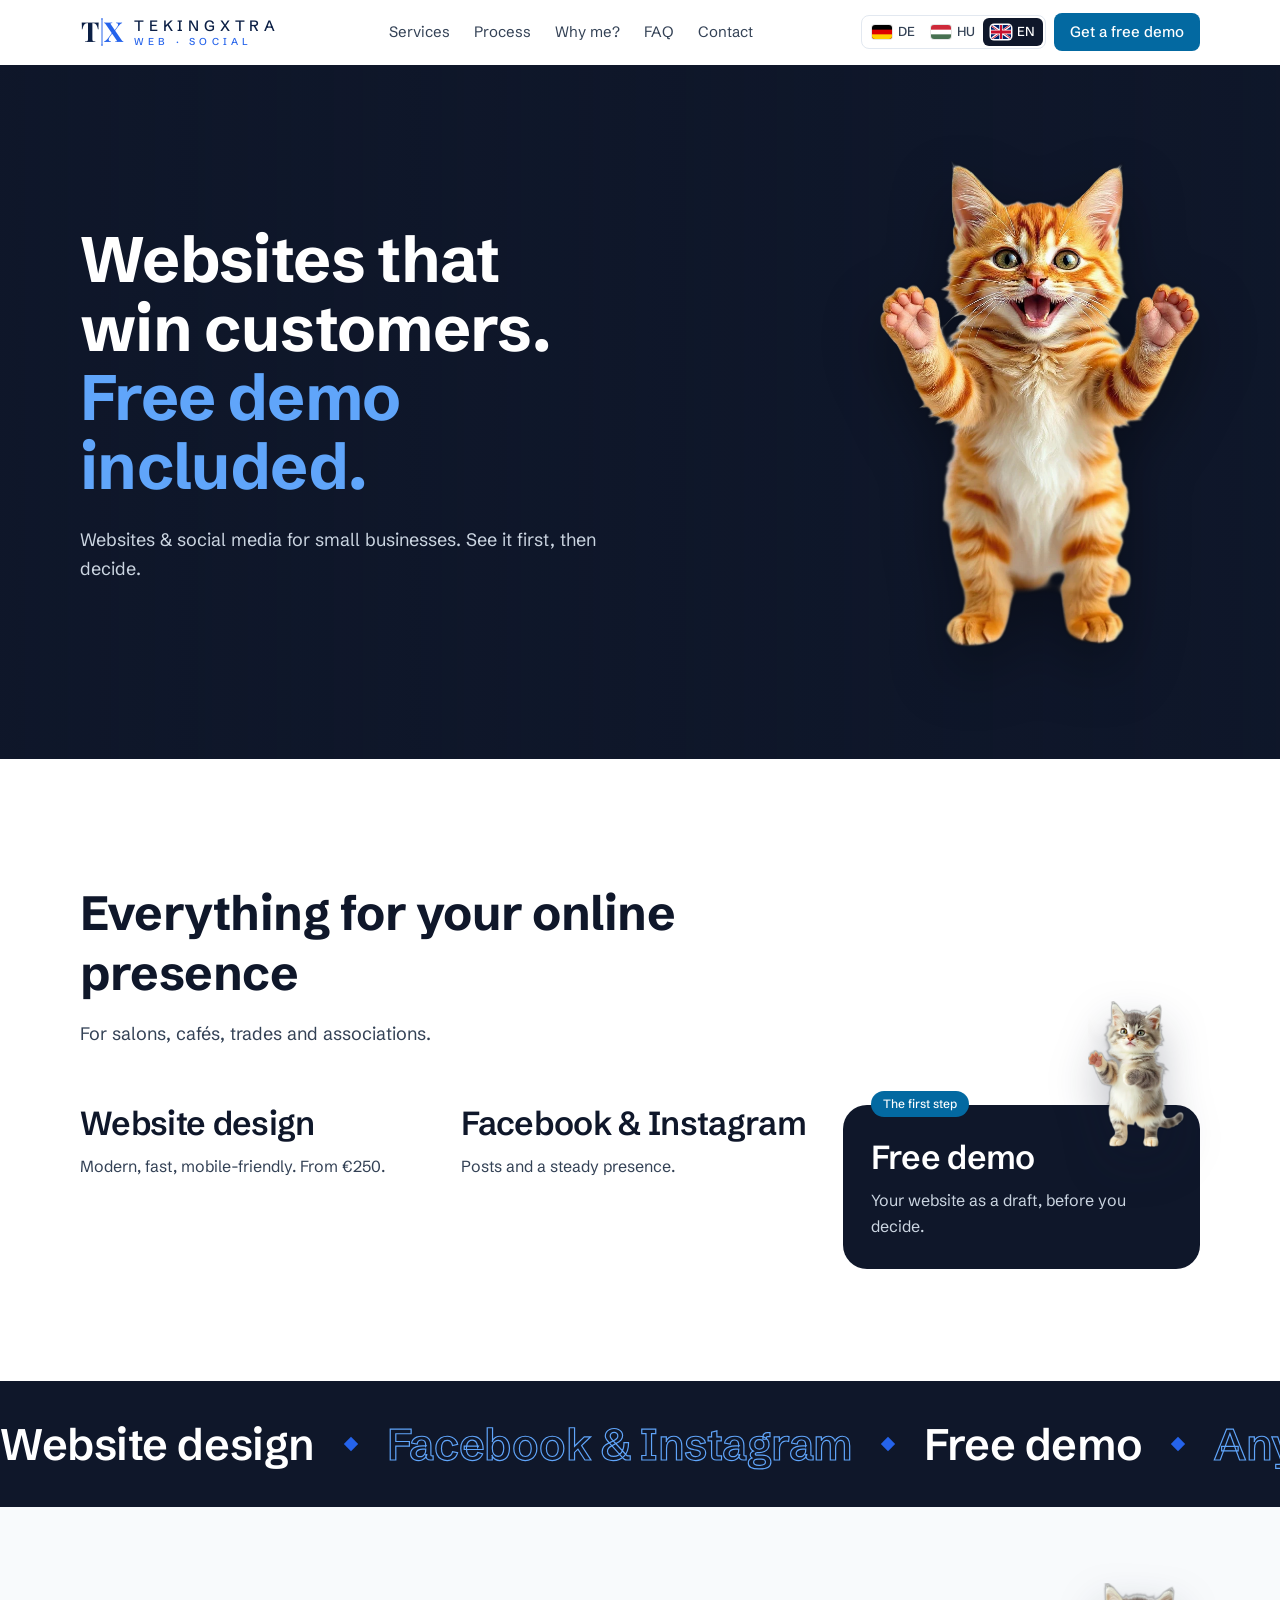
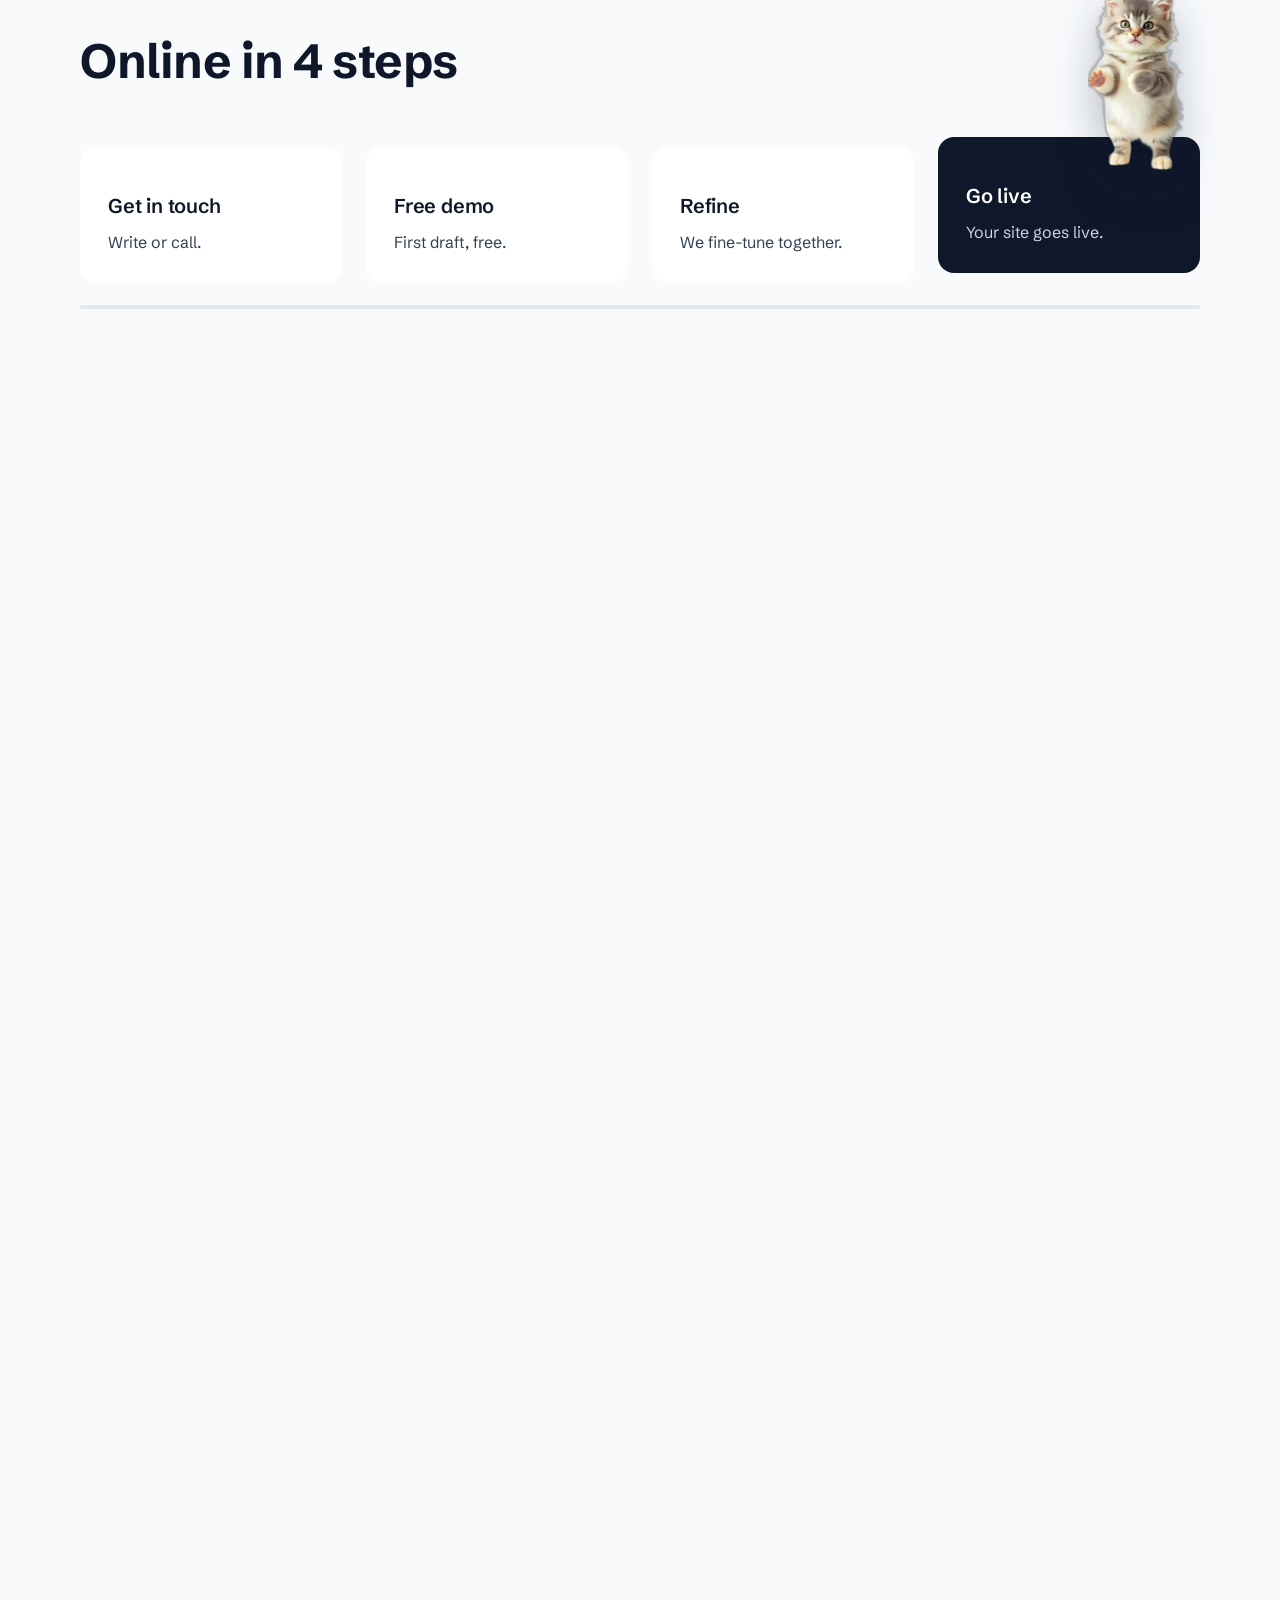
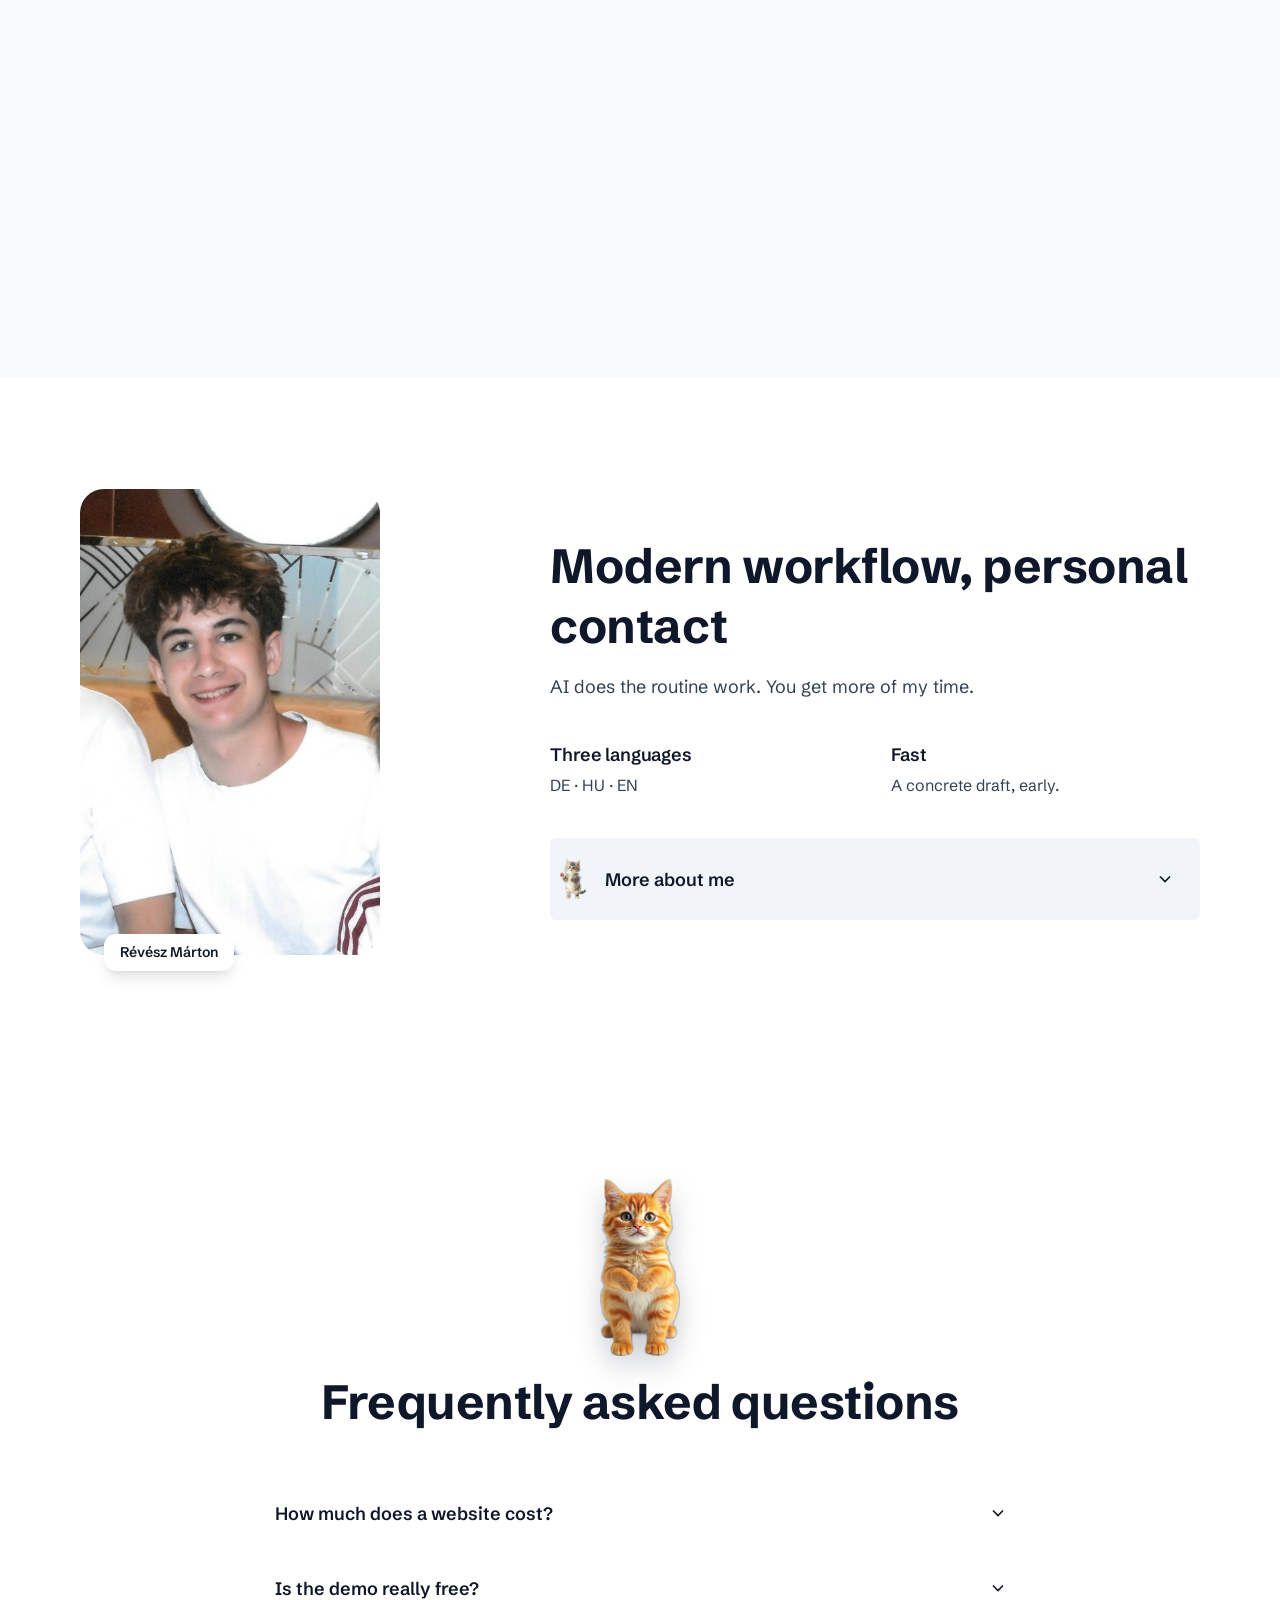
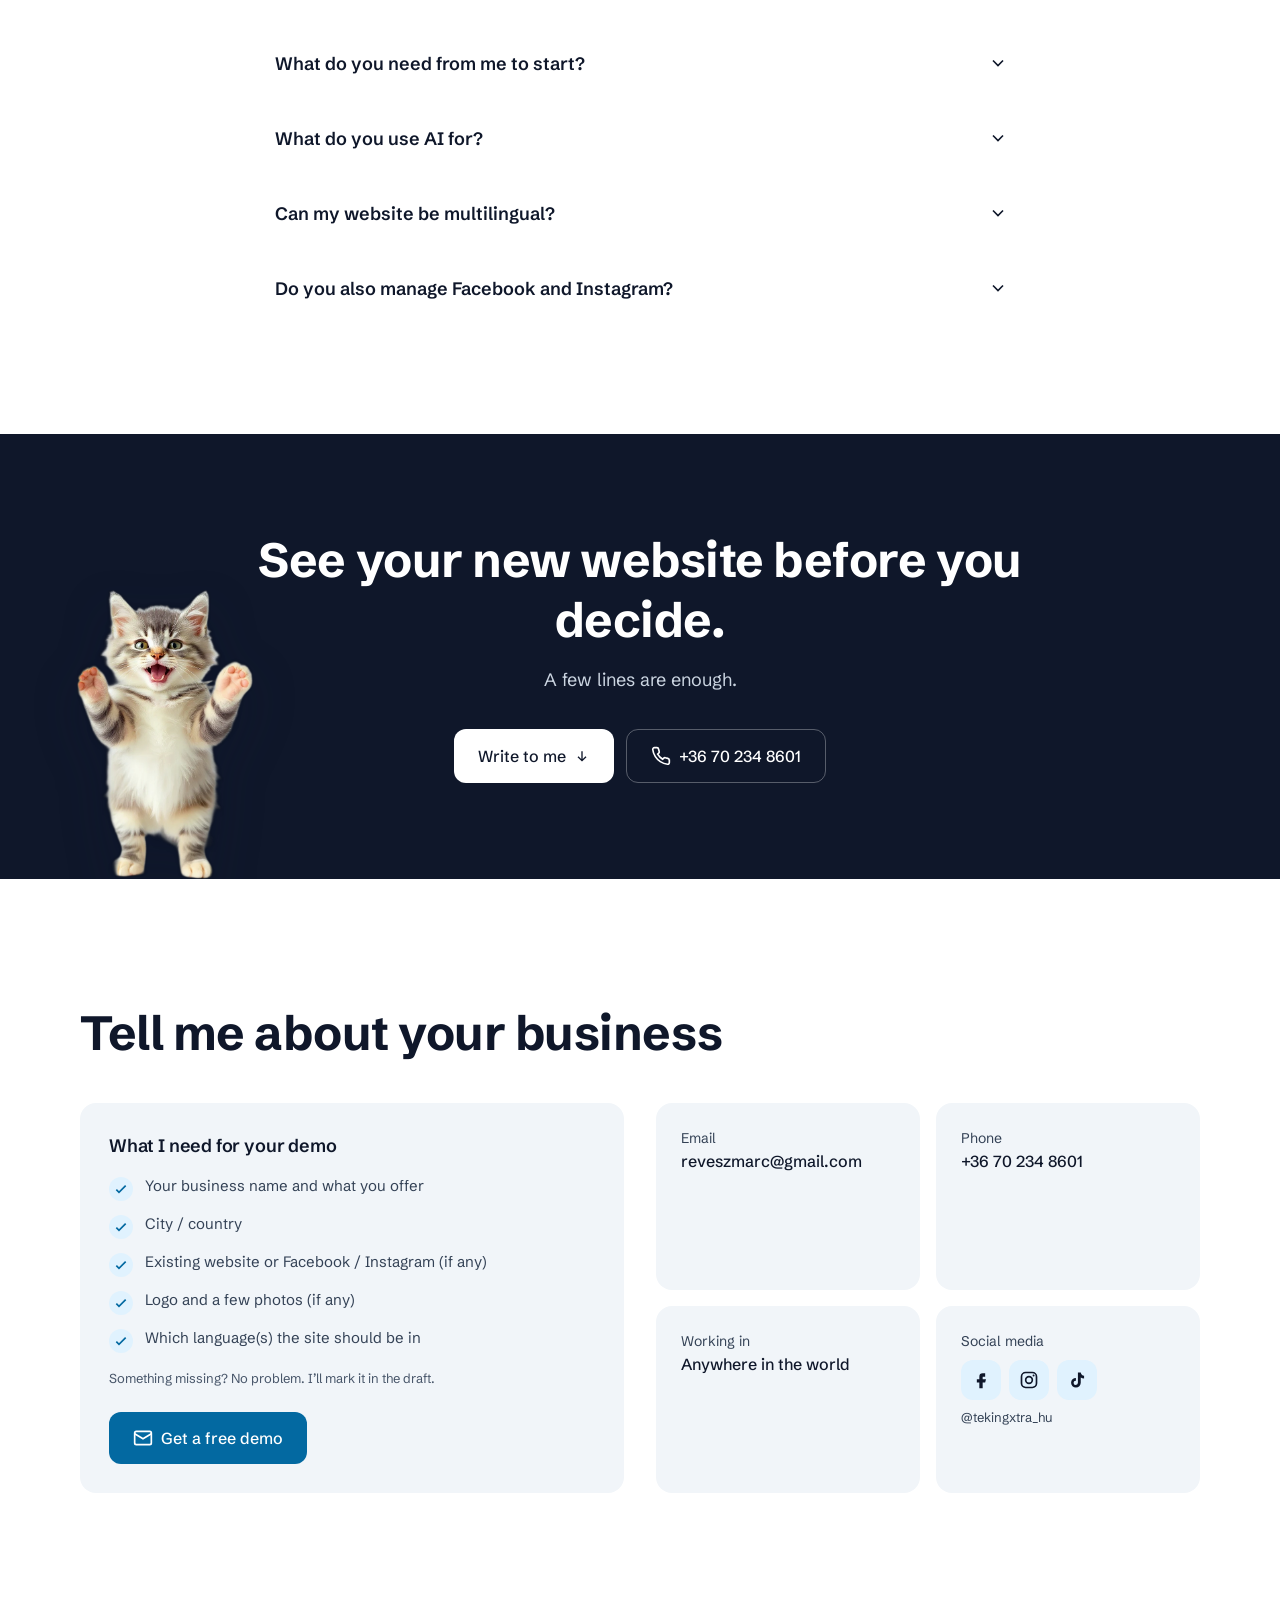
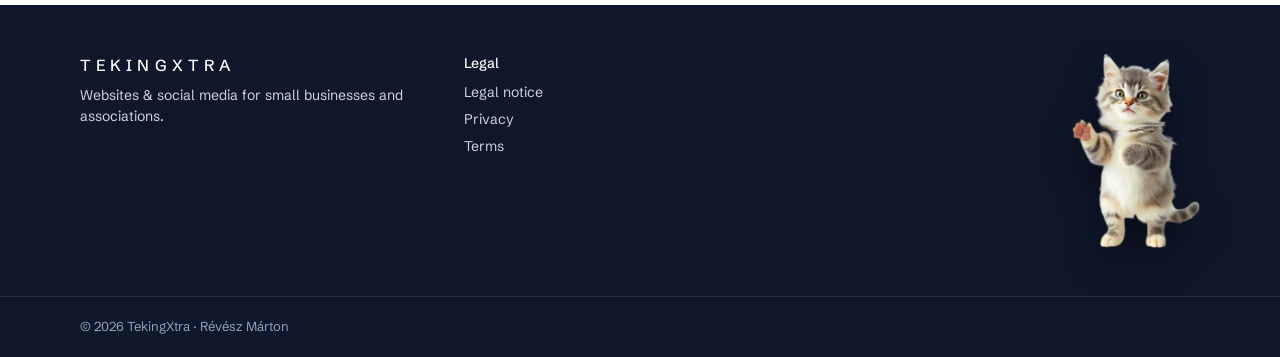
==== index.html @ 8e52f6f8 "Demó-gombok az /elonezet/ űrlapra mutatnak" ====
<!DOCTYPE html>
<html lang="de" class="scroll-smooth">
<head>
<meta charset="UTF-8">
<meta name="viewport" content="width=device-width, initial-scale=1">
<title>TekingXtra – Websites &amp; Social Media für KMU</title>
<link rel="alternate" hreflang="de" href="https://tekingxtra.com/?lang=de">
<link rel="alternate" hreflang="hu" href="https://tekingxtra.com/?lang=hu">
<link rel="alternate" hreflang="en" href="https://tekingxtra.com/?lang=en">
<link rel="alternate" hreflang="x-default" href="https://tekingxtra.com/">
<meta property="og:type" content="website">
<meta property="og:url" content="https://tekingxtra.com/">
<meta property="og:title" content="TekingXtra – Websites &amp; Social Media">
<meta property="og:description" content="Websites und Social Media für kleine Unternehmen – mit kostenloser Demo. · Weboldal és közösségi média kisvállalkozásoknak. · Websites &amp; social media for small businesses.">
<meta property="og:image" content="https://tekingxtra.com/assets/tekingxtra-logo.png">
<link rel="icon" type="image/png" href="assets/tekingxtra-logo.png">
<meta name="description" content="Moderne Websites und Facebook- &amp; Instagram-Betreuung für kleine Unternehmen und Vereine weltweit – mit kostenloser Demo.">
<link rel="preconnect" href="https://fonts.googleapis.com">
<link rel="preconnect" href="https://fonts.gstatic.com" crossorigin>
<link href="https://fonts.googleapis.com/css2?family=Playfair+Display:wght@700&display=swap" rel="stylesheet">
<link href="https://fonts.googleapis.com/css2?family=Schibsted+Grotesk:wght@400;500;600;700;800&display=swap" rel="stylesheet">
<link rel="stylesheet" href="assets/site.css">
<style>
  body { font-family: 'Schibsted Grotesk', sans-serif; }
  h1, h2, h3, .font-heading { font-family: 'Schibsted Grotesk', sans-serif; letter-spacing: -0.01em; }
  :focus-visible { outline: 2px solid #0369A1; outline-offset: 2px; border-radius: 6px; }
  .missing { border: 1.5px dashed #D97706; background: #FFFBEB; color: #92400E; border-radius: 6px; padding: 0 .4em; font-weight: 500; white-space: normal; }
  .missing-block { border: 2px dashed #D97706; background: repeating-linear-gradient(135deg,#FFFBEB 0 12px,#FEF3C7 12px 24px); color: #92400E; }
  .grad-text { color: #2563EB; }
  .bg-navy .grad-text { color: #60A5FA; }
  .glow { position:absolute; border-radius:9999px; filter: blur(70px); opacity:.35; animation: drift 18s ease-in-out infinite alternate; pointer-events:none; }
  @keyframes drift { from { transform: translate(0,0) scale(1);} to { transform: translate(40px,-30px) scale(1.12);} }
  .reveal { opacity: 0; transform: translateY(16px); transition: opacity .6s ease, transform .6s ease; }
  .reveal.in { opacity: 1; transform: none; }
  details summary::-webkit-details-marker { display:none; }
  details[open] .chev { transform: rotate(180deg); }
  @media (prefers-reduced-motion: reduce) {
    *, *::before, *::after { animation: none !important; transition: none !important; scroll-behavior: auto !important; }
    .reveal { opacity: 1; transform: none; }
    .cta-video { display: none; }
  }
  .cta-video { animation: vdrift 6s ease-in-out 1 forwards; transform-origin: 60% 50%; }
  @keyframes vdrift { from { transform: scale(1.08) translate3d(-3%, 1%, 0); } to { transform: scale(1.22) translate3d(3%, -2%, 0); } }
  
  details.reveal { overflow: hidden; border-left: 3px solid transparent; padding-left: 0; transition: border-color .3s ease, padding-left .3s ease, background-color .3s ease; border-radius: 6px; }
  details.reveal[open] { border-left-color: #0369A1; padding-left: 14px; background-color: rgba(3,105,161,.04); }
  details.reveal > p { opacity: 0; transform: translateY(-6px); transition: opacity .35s ease .05s, transform .35s cubic-bezier(.2,.8,.2,1) .05s; }
  details.reveal[open] > p { opacity: 1; transform: none; }
  details .chev { transition: transform .35s cubic-bezier(.34,1.56,.64,1) !important; }
  
  .mascot { position: absolute; pointer-events: none; user-select: none; filter: drop-shadow(0 18px 22px rgba(15,23,42,.28)); z-index: 5; }
  .mascot-float { animation: mfloat 4.5s ease-in-out infinite; }
  @keyframes mfloat { 0%,100% { transform: translateY(0) rotate(-1deg); } 50% { transform: translateY(-10px) rotate(1.5deg); } }
  .mascot-peek { transform: translateY(30%) rotate(8deg); opacity: 0; transition: transform .6s cubic-bezier(.34,1.56,.64,1), opacity .4s ease; }
  .in .mascot-peek, .in.mascot-peek { transform: translateY(0) rotate(0); opacity: 1; }
  .group:hover .mascot-wave { animation: mwave .9s ease-in-out 2; transform-origin: 70% 90%; }
  @keyframes mwave { 0%,100% { transform: rotate(0); } 25% { transform: rotate(-7deg); } 75% { transform: rotate(6deg); } }
  .mascot-jump.in, .in .mascot-jump { animation: mjump 1.1s cubic-bezier(.34,1.56,.64,1) .2s 1 both; }
  @keyframes mjump { 0% { transform: translateY(40px) scale(.9); opacity: 0; } 55% { transform: translateY(-18px) scale(1.04); opacity: 1; } 100% { transform: translateY(0) scale(1); opacity: 1; } }
  @media (prefers-reduced-motion: reduce) { .mascot, .mascot * { animation: none !important; transition: none !important; opacity: 1 !important; transform: none !important; } }
  
  .footer-cat { transform-origin: 60% 95%; animation: fcat 6s ease-in-out infinite; }
  @keyframes fcat { 0%,100% { transform: translateY(0) rotate(0); } 12% { transform: translateY(-6px) rotate(-6deg); } 18% { transform: translateY(-6px) rotate(5deg); } 24% { transform: translateY(-6px) rotate(-5deg); } 30% { transform: translateY(0) rotate(0); } 60% { transform: translateY(-10px) rotate(1deg); } }
  @media (prefers-reduced-motion: reduce) { .footer-cat { animation: none; } }
  
  .side-deco { display: none; position: fixed; top: 0; bottom: 0; width: calc((100vw - 72rem) / 2 - 24px); pointer-events: none; z-index: 1; overflow: hidden; }
  .side-left { left: 0; } .side-right { right: 0; }
  @media (min-width: 1400px) { .side-deco { display: block; } }
  .side-deco > * { position: absolute; will-change: transform; }
  .sd-dots { inset: 0; background-image: radial-gradient(rgba(37,99,235,.22) 1px, transparent 1.4px); background-size: 22px 22px; -webkit-mask-image: linear-gradient(to bottom, transparent, #000 20%, #000 80%, transparent); mask-image: linear-gradient(to bottom, transparent, #000 20%, #000 80%, transparent); opacity: .55; }
  .side-left .sd-dots { -webkit-mask-image: linear-gradient(90deg, #000, transparent 85%); mask-image: linear-gradient(90deg, #000, transparent 85%); }
  .side-right .sd-dots { -webkit-mask-image: linear-gradient(270deg, #000, transparent 85%); mask-image: linear-gradient(270deg, #000, transparent 85%); }
  .sd-orb { width: 260px; height: 260px; border-radius: 9999px; filter: blur(60px); opacity: .22; animation: sdOrb 22s ease-in-out infinite alternate; }
  .sd-orb-a { background: #2563EB; top: 12%; left: -80px; }
  .sd-orb-b { background: #2563EB; bottom: 8%; right: -90px; animation-duration: 28s; animation-delay: -9s; }
  .side-right .sd-orb-a { left: auto; right: -80px; } .side-right .sd-orb-b { right: auto; left: -90px; }
  @keyframes sdOrb { from { transform: translate(0,0) scale(1); } to { transform: translate(40px, 80px) scale(1.15); } }
  .sd-line { top: 18%; height: 64%; width: 12px; opacity: .45; stroke-dasharray: 600; stroke-dashoffset: 600; animation: sdDraw 3.5s ease-out .6s forwards, sdPulse 6s ease-in-out 4s infinite; }
  .side-left .sd-line { right: 28%; } .side-right .sd-line { left: 28%; }
  .sd-line path:first-child { stroke-dasharray: 600; stroke-dashoffset: 600; animation: sdDraw 3.5s ease-out .6s forwards; }
  @keyframes sdDraw { to { stroke-dashoffset: 0; } }
  @keyframes sdPulse { 0%,100% { opacity: .45; } 50% { opacity: .2; } }
  .sd-diamond { opacity: .5; }
  .sd-spin { animation: sdSpin 18s linear infinite; } .sd-rev { animation-direction: reverse; animation-duration: 26s; }
  .sd-float { animation: sdFloat 7s ease-in-out infinite; }
  @keyframes sdSpin { to { transform: rotate(360deg); } }
  @keyframes sdFloat { 0%,100% { transform: translateY(0) rotate(0); } 50% { transform: translateY(-18px) rotate(45deg); } }
  .sd-mono { bottom: 6%; font-family: 'Playfair Display', Georgia, serif; font-weight: 700; font-size: 140px; line-height: 1; color: transparent; -webkit-text-stroke: 1px rgba(37,99,235,.22); }
  .side-left .sd-mono { left: 18%; } .side-right .sd-mono { right: 18%; }
  @media (prefers-reduced-motion: reduce) { .side-deco * { animation: none !important; stroke-dashoffset: 0 !important; } }
  html, body { overflow-x: clip; }
  
  .legal-dlg { width: min(760px, calc(100vw - 32px)); max-height: calc(100dvh - 48px); padding: 0; border: 0; border-radius: 20px; box-shadow: 0 30px 80px rgba(2,6,23,.35); overflow: hidden; color: #334155; background: #fff; }
  .legal-dlg[open] { display: flex; flex-direction: column; animation: dlgIn .35s cubic-bezier(.16,1,.3,1); }
  .legal-dlg::backdrop { background: rgba(15,23,42,.72); }
  @keyframes dlgIn { from { opacity: 0; transform: translateY(16px) scale(.98); } to { opacity: 1; transform: none; } }
  html:has(.legal-dlg[open]) { overflow: hidden; }
  .legal-head { display: flex; align-items: center; justify-content: space-between; gap: 16px; padding: 18px 24px; border-bottom: 1px solid #E2E8F0; }
  .legal-head h2 { font-size: 22px; font-weight: 700; color: #0F172A; }
  .legal-x { width: 40px; height: 40px; border-radius: 9999px; font-size: 26px; line-height: 1; color: #334155; transition: background .2s, transform .2s; cursor: pointer; }
  .legal-x:hover { background: #F1F5F9; transform: rotate(90deg); }
  .legal-body { overflow-y: auto; padding: 8px 24px 28px; font-size: 15px; line-height: 1.65; }
  .legal-body [data-ll] { display: none; } .legal-body [data-ll].on { display: block; }
  .legal-body h3 { margin: 22px 0 6px; font-size: 16px; font-weight: 600; color: #0F172A; }
  .legal-body p, .legal-body li { margin: 6px 0; }
  .legal-body ul { padding-left: 0; list-style: none; }
  .legal-body a { color: #0369A1; text-decoration: underline; text-underline-offset: 2px; }
  .legal-lead { margin-top: 18px !important; font-size: 16px; color: #0F172A; font-weight: 500; }
  .legal-date { margin-top: 24px !important; font-size: 13px; color: #64748B; }
  
  .m-cta { transition: transform .18s cubic-bezier(.2,.8,.2,1); }
  .m-cta-arrow { animation: nudge 1.8s cubic-bezier(.2,.8,.2,1) infinite; }
  @keyframes nudge { 0%, 60%, 100% { transform: translateX(0); } 30% { transform: translateX(5px); } }
  .m-hero-cat { animation: catIn .9s cubic-bezier(.2,1.4,.4,1) .5s both, floaty 4s ease-in-out 1.4s infinite; }
  @keyframes catIn { from { opacity: 0; transform: translateY(40px) rotate(-12deg) scale(.6); } to { opacity: 1; transform: none; } }
  @keyframes floaty { 0%,100% { transform: translateY(0); } 50% { transform: translateY(-8px); } }
  
  a, button, summary { -webkit-tap-highlight-color: transparent; }
  a:active, button:active, summary:active { transform: scale(.97); }
  
  .hw { display: inline-block; opacity: 0; transform: translateY(.45em); animation: wordUp .7s cubic-bezier(.2,.8,.2,1) forwards; }
  @keyframes wordUp { to { opacity: 1; transform: none; } }
  
  .reveal { transition-delay: var(--d, 0ms); }
  @media (max-width: 767px) {
    header#top { border-bottom-color: transparent !important; }
    
    .m-services { gap: 44px; margin-top: 40px; }
    .m-services article { border: 0 !important; background: transparent !important; padding: 0 !important; box-shadow: none !important; }
    .m-services article > div:first-of-type { display: none; }
    .m-services article h3 { margin-top: 0; font-size: 30px; line-height: 1.1; letter-spacing: -.02em; }
    .m-services article p { font-size: 17px; }
    .m-services article.reveal { transform: translateX(-28px); }
    .m-services article.reveal.in { transform: none; }
    .m-services article:last-child { background: #0F172A !important; padding: 34px 24px 28px !important; border-radius: 24px; margin: 8px -4px 0; }
    .m-services article:last-child h3 { color: #fff; }
    .m-services article:last-child p { color: #CBD5E1; }
    .m-services article:last-child > span.absolute { top: -14px; left: 24px; }
    
    .m-steps { display: flex !important; overflow-x: auto; scroll-snap-type: x mandatory; gap: 12px; margin: 32px -16px 0; padding: 4px 16px 16px; scrollbar-width: none; }
    .m-steps::-webkit-scrollbar { display: none; }
    .m-steps > li { flex: 0 0 76%; scroll-snap-align: start; border: 0 !important; padding: 28px 24px !important; min-height: 190px;
      transition: transform .45s cubic-bezier(.2,.8,.2,1), opacity .45s ease, background-color .45s ease !important; }
    .m-steps > li > span:first-child { display: none; }
    .m-steps > li h3 { margin-top: 0; font-size: 24px; letter-spacing: -.01em; }
    .m-steps > li p { font-size: 16px; }
    .m-steps > li.reveal.in:not(.on) { transform: scale(.93); opacity: .55; }
    .m-steps > li.on { background: #0F172A !important; }
    .m-steps > li.on h3 { color: #fff; } .m-steps > li.on p { color: #CBD5E1; }
    
    .m-why > div > div:first-child { display: none; }
    .m-why h3 { font-size: 22px; }
    #warum figure .relative.overflow-hidden { box-shadow: none; }
    
    .m-flat, #kontakt .rounded-2xl.border { border-color: transparent !important; background-color: #F1F5F9 !important; }
    .m-flat summary > span > img { width: 44px; height: 44px; }
    #kontakt .auto-rows-fr { grid-auto-rows: auto; height: auto; }
    #kontakt .auto-rows-fr > * { padding: 20px !important; }
    #kontakt .auto-rows-fr p.mt-4 { margin-top: 10px; }
  }
  @media (prefers-reduced-motion: reduce) {
    .hw { opacity: 1; transform: none; animation: none; }
    .m-cta-arrow, .m-hero-cat { animation: none; }
    .m-steps > li.reveal.in:not(.on) { transform: none; opacity: 1; }
  }
  
  .m-deco { display: none; }
  @media (max-width: 767px) {
    .m-deco-host { position: relative; overflow: hidden; }
    .m-deco-host > :not(.m-deco) { position: relative; z-index: 1; }
    .m-deco { display: block; position: absolute; inset: 0; z-index: 0; pointer-events: none; }
    .m-deco > * { position: absolute; will-change: transform; }
    .md-mono { font-family: 'Playfair Display', Georgia, serif; font-weight: 700; font-size: 230px; line-height: 1; color: transparent;
      -webkit-text-stroke: 1.2px rgba(37,99,235,.16); animation: mdBreath 9s ease-in-out infinite; }
    .m-deco.dark .md-mono { -webkit-text-stroke-color: rgba(147,197,253,.16); }
    .md-dots { width: 150px; height: 150px; background-image: radial-gradient(rgba(37,99,235,.28) 1.2px, transparent 1.6px); background-size: 16px 16px;
      -webkit-mask-image: radial-gradient(circle, #000 35%, transparent 72%); mask-image: radial-gradient(circle, #000 35%, transparent 72%);
      animation: mdDrift 14s ease-in-out infinite alternate; }
    .m-deco.dark .md-dots { background-image: radial-gradient(rgba(147,197,253,.3) 1.2px, transparent 1.6px); }
    .md-dia { opacity: .55; }
    .md-line { width: 12px; height: 180px; opacity: .45; }
    .md-line path:first-child { stroke-dasharray: 200; stroke-dashoffset: 200; }
    .m-deco.on .md-line path:first-child { animation: sdDraw 2.4s cubic-bezier(.2,.8,.2,1) .2s forwards; }
    .md-orb { width: 200px; height: 200px; border-radius: 9999px; background: #2563EB; opacity: .10; filter: blur(50px); animation: sdOrb 20s ease-in-out infinite alternate; }
    .m-deco.dark .md-orb { opacity: .22; }
    
    .m-deco > * { opacity: 0; transition: opacity 1.2s ease; }
    .m-deco.on > * { opacity: 1; }
    .m-deco.on > .md-dia { opacity: .55; }
    .m-deco.on > .md-line { opacity: .45; }
    .m-deco.on > .md-orb { opacity: .10; } .m-deco.dark.on > .md-orb { opacity: .22; }
  }
  @keyframes mdBreath { 0%,100% { scale: 1; rotate: -3deg; } 50% { scale: 1.07; rotate: 3deg; } }
  @keyframes mdDrift { from { transform: translate(0,0) rotate(0); } to { transform: translate(34px,-26px) rotate(8deg); } }
  @media (prefers-reduced-motion: reduce) { .m-deco * { animation: none !important; } .md-line path:first-child { stroke-dashoffset: 0; } }
  
  .reveal .h-rise { clip-path: inset(0 0 100% 0); transform: translateY(.35em); transition: clip-path .9s cubic-bezier(.2,.8,.2,1) .08s, transform .9s cubic-bezier(.2,.8,.2,1) .08s; }
  .reveal.in .h-rise { clip-path: inset(-20% -5% -20% -5%); transform: none; }
  
  .pop.reveal { transform: translateY(12px) scale(.86); transition: opacity .5s ease, transform .6s cubic-bezier(.2,1.5,.4,1); transition-delay: var(--d, 0ms); }
  .pop.reveal.in { transform: none; }
  
  .reveal.in > svg.text-cta:first-child, .reveal.in > div > svg.text-cta { animation: nod .7s cubic-bezier(.2,.8,.2,1) .35s both; }
  @keyframes nod { 0% { transform: rotate(0) scale(1); } 35% { transform: rotate(-14deg) scale(1.18); } 70% { transform: rotate(8deg) scale(1.05); } 100% { transform: none; } }
  
  .shine { position: relative; overflow: hidden; isolation: isolate; }
  .shine::after { content: ''; position: absolute; top: 0; bottom: 0; left: -60%; width: 40%; z-index: -1; pointer-events: none;
    background: linear-gradient(105deg, transparent, rgba(255,255,255,.45), transparent); transform: skewX(-18deg); animation: shine 5.5s ease-in-out 2s infinite; }
  .m-cta.shine::after { background: linear-gradient(105deg, transparent, rgba(37,99,235,.18), transparent); }
  @keyframes shine { 0%, 70% { left: -60%; } 100% { left: 130%; } }
  
  .mascot-float { animation: mfloat 4.5s ease-in-out infinite, sway 7s ease-in-out infinite; }
  @keyframes sway { 0%,100% { rotate: -2.5deg; } 50% { rotate: 2.5deg; } }
  @media (prefers-reduced-motion: reduce) {
    .reveal .h-rise, .pop.reveal { clip-path: none; transform: none; transition: none; }
    .shine::after, .reveal.in > svg.text-cta:first-child, .reveal.in > div > svg.text-cta { animation: none; }
    .mascot-float { animation: none; }
  }
  
  .burger { display: block; position: relative; width: 24px; height: 18px; }
  .burger i { position: absolute; left: 0; width: 24px; height: 2px; border-radius: 2px; background: #0F172A;
    transition: transform .45s cubic-bezier(.7,0,.2,1), opacity .25s ease, top .45s cubic-bezier(.7,0,.2,1), width .3s ease; }
  .burger i:nth-child(1) { top: 0; } .burger i:nth-child(2) { top: 8px; width: 16px; } .burger i:nth-child(3) { top: 16px; }
  #menuBtn:hover .burger i:nth-child(2) { width: 24px; }
  #menuBtn.open .burger i:nth-child(1) { top: 8px; transform: rotate(45deg); }
  #menuBtn.open .burger i:nth-child(2) { opacity: 0; transform: translateX(10px); }
  #menuBtn.open .burger i:nth-child(3) { top: 8px; transform: rotate(-45deg); }
  .mnav { position: absolute; left: 0; right: 0; top: 100%; height: calc(100dvh - var(--hh, 64px)); overflow-y: auto; background: #0F172A;
    clip-path: circle(0px at calc(100% - 36px) -32px); visibility: hidden; transition: clip-path .7s cubic-bezier(.7,0,.2,1), visibility 0s linear .7s; }
  .mnav.open { clip-path: circle(160% at calc(100% - 36px) -32px); visibility: visible; transition: clip-path .75s cubic-bezier(.7,0,.2,1), visibility 0s; }
  .mnav-in { position: relative; z-index: 1; }
  .mnav a { opacity: 0; transform: translateY(26px); transition: opacity .45s ease, transform .6s cubic-bezier(.2,.8,.2,1), color .2s ease; }
  .mnav a:not(.bg-cta) { color: #fff; font-family: 'Schibsted Grotesk', system-ui, sans-serif; font-size: 34px; font-weight: 600; letter-spacing: -.02em; line-height: 1.15; padding: 10px 0; }
  .mnav a:not(.bg-cta):active, .mnav a:not(.bg-cta):hover { color: #60A5FA; }
  .mnav a.bg-cta { margin-top: 28px; font-size: 17px; padding: 16px 20px; border-radius: 9999px; background: #fff; color: #0F172A; }
  .mnav.open a { opacity: 1; transform: none; }
  .mnav.open a:nth-child(1) { transition-delay: .18s; } .mnav.open a:nth-child(2) { transition-delay: .24s; } .mnav.open a:nth-child(3) { transition-delay: .30s; }
  .mnav.open a:nth-child(4) { transition-delay: .36s; } .mnav.open a:nth-child(5) { transition-delay: .42s; } .mnav.open a:nth-child(6) { transition-delay: .48s; }
  .mnav.open a:nth-child(7) { transition-delay: .54s; }
  .mnav-mono { position: absolute; right: -40px; bottom: -40px; font-family: 'Playfair Display', Georgia, serif; font-weight: 700; font-size: 300px; line-height: 1;
    color: transparent; -webkit-text-stroke: 1.2px rgba(147,197,253,.18); opacity: 0; transform: translateY(40px) rotate(-6deg); transition: opacity .8s ease .3s, transform 1.1s cubic-bezier(.2,.8,.2,1) .3s; pointer-events: none; }
  .mnav.open .mnav-mono { opacity: 1; transform: none; animation: mdBreath 9s ease-in-out 1.4s infinite; }
  .mnav-dia { position: absolute; left: 24px; bottom: 120px; width: 22px; height: 22px; border: 1.3px solid rgba(147,197,253,.5); transform: rotate(45deg); opacity: 0; transition: opacity .6s ease .5s; pointer-events: none; }
  .mnav.open .mnav-dia { opacity: 1; animation: sdSpin 14s linear infinite; }
  html.menu-open { overflow: hidden; }
  html.menu-open #top { background: #fff; }
  @media (prefers-reduced-motion: reduce) { .mnav, .mnav a, .burger i { transition: none !important; } .mnav.open .mnav-mono, .mnav.open .mnav-dia { animation: none; } }
  
  @property --ang { syntax: '<angle>'; inherits: false; initial-value: 0deg; }
  
  @media (min-width: 768px) { html.fx-pinSteps #ablauf { height: 230vh; overflow: clip; }
    html.fx-pinSteps #ablauf > .max-w-6xl { position: sticky; top: calc(var(--hh, 64px) + 28px); }
    html.fx-pinSteps .m-steps > li { transition: transform .55s cubic-bezier(.2,.8,.2,1), background-color .55s ease, opacity .55s ease !important; }
    html.fx-pinSteps .m-steps > li.on { background: #0F172A; transform: translateY(-10px); }
    html.fx-pinSteps .m-steps > li.on h3 { color: #fff; } html.fx-pinSteps .m-steps > li.on p { color: #CBD5E1; } html.fx-pinSteps .m-steps > li.on .grad-text { color: #60A5FA; } }
  .fx-steps-bar { display: none; }
  @media (max-width: 767px) { html.fx-pinSteps .fx-steps-bar { display: none !important; } }
  html.fx-pinSteps .fx-steps-bar { display: block; height: 4px; border-radius: 9999px; background: #E2E8F0; margin-top: 22px; overflow: hidden; }
  html.fx-pinSteps .fx-steps-bar > i { display: block; height: 100%; width: 0; border-radius: inherit; background: #2563EB; position: relative; overflow: hidden; }
  html.fx-pinSteps .fx-steps-bar > i::after { content: ''; position: absolute; inset: 0; width: 40%; background: linear-gradient(90deg, transparent, rgba(255,255,255,.8), transparent); animation: barGlint 1.6s linear infinite; }
  @keyframes barGlint { from { transform: translateX(-100%); } to { transform: translateX(300%); } }
  
  .fx-pill { display: none; }
  @media (max-width: 767px) {
    html.fx-stickyCta .fx-pill { display: inline-flex; position: fixed; left: 50%; bottom: 18px; z-index: 30; align-items: center; gap: 8px; white-space: nowrap;
      background: #0F172A; color: #fff; font-weight: 600; font-size: 15px; padding: 14px 22px; border-radius: 9999px; box-shadow: 0 12px 30px -10px rgba(15,23,42,.6);
      transform: translate(-50%, 140%); transition: transform .55s cubic-bezier(.2,1.2,.3,1); }
    html.fx-stickyCta .fx-pill.show { transform: translate(-50%, 0); }
    html.fx-stickyCta .fx-pill.shine::after { background: linear-gradient(105deg, transparent, rgba(255,255,255,.35), transparent); }
  }
  
  .fx-prog { display: none; }
  html.fx-progress .fx-prog { display: block; position: absolute; left: 0; right: 0; bottom: -1px; height: 3px; pointer-events: none; }
  html.fx-progress .fx-prog > i { display: block; height: 100%; width: 100%; transform-origin: 0 50%; transform: scaleX(0); background: #2563EB; }
  html.fx-progress .fx-prog > i::after { content: ''; position: absolute; top: 0; bottom: 0; width: 60px; right: 0; background: radial-gradient(closest-side, rgba(255,255,255,.95), transparent); }
  
  .fx-band { display: none; }
  html.fx-marquee .fx-band { display: block; position: relative; z-index: 2; overflow: hidden; background: #0F172A; padding: 22px 0; }
  .fx-track { display: flex; width: max-content; animation: marq 38s linear infinite; }
  .fx-track span { display: inline-flex; align-items: center; gap: 28px; padding-right: 28px; color: #fff; font-family: 'Schibsted Grotesk', system-ui, sans-serif; font-weight: 600; font-size: 30px; letter-spacing: -.01em; white-space: nowrap; }
  .fx-track span:nth-child(even) { color: transparent; -webkit-text-stroke: 1.2px #60A5FA; }
  .fx-track svg { width: 16px; height: 16px; flex: none; }
  @keyframes marq { to { transform: translateX(-50%); } }
  @media (min-width: 768px) { .fx-track span { font-size: 44px; } html.fx-marquee .fx-band { padding: 30px 0; } }
  
  html.fx-spotlight .fx-spot { position: relative; }
  html.fx-spotlight .fx-spot::after { content: ''; position: absolute; inset: 0; border-radius: inherit; pointer-events: none; opacity: 0; transition: opacity .35s ease;
    background: radial-gradient(260px circle at var(--mx, 50%) var(--my, 50%), rgba(37,99,235,.14), transparent 70%); }
  html.fx-spotlight .fx-spot:hover::after, html.fx-spotlight .fx-spot.tap::after { opacity: 1; }
  @media (prefers-reduced-motion: reduce) {
    html.fx-pinSteps #ablauf { height: auto; } html.fx-pinSteps #ablauf > .max-w-6xl { position: relative; top: 0; }
    .fx-track, html.fx-ring .fx-ringed::before, html.fx-textShine #ctaBand h2 { animation: none !important; }
  }
  .lang-btn .fx-flag { transition: transform .25s cubic-bezier(.2,1.4,.4,1); }
  .lang-btn:hover .fx-flag { transform: scale(1.12) rotate(-4deg); }
  .lang-btn.bg-navy .fx-flag { box-shadow: 0 0 0 1.5px #fff; }
  @media (max-width: 639px) { .lang-btn { padding: 5px 4px !important; } .lang-btn .fx-flag { width: 20px; height: 14px; } }
  
  .m-services article { border: 0 !important; background: transparent !important; box-shadow: none !important; padding: 0 !important; }
  .m-services article > div:first-of-type { display: none; }
  .m-services article h3 { margin-top: 0; letter-spacing: -.02em; line-height: 1.1; font-size: clamp(26px, 2.6vw, 34px); }
  .m-services article:last-child { background: #0F172A !important; border-radius: 24px; padding: 34px 28px 30px !important; }
  .m-services article:last-child h3 { color: #fff; } .m-services article:last-child p { color: #CBD5E1; }
  .m-services article:last-child > span.absolute { top: -14px; left: 28px; }
  .m-steps > li { border: 0 !important; }
  .m-steps > li > span:first-child { display: none; }
  .m-why > div > div:first-child { display: none; }
  #kontakt .auto-rows-fr > * > svg:first-child { display: none; }
  #kontakt .auto-rows-fr > * > p:first-of-type { margin-top: 0; }
  .m-flat, #kontakt .rounded-2xl.border { border-color: transparent !important; background-color: #F1F5F9 !important; }
  .sd-orb, .md-orb { display: none !important; }
  .hero-cat-big { filter: drop-shadow(0 24px 30px rgba(0,0,0,.35)); animation: catIn .9s cubic-bezier(.2,1.4,.4,1) .4s both, floaty 4.5s ease-in-out 1.4s infinite; }
  @media (prefers-reduced-motion: reduce) { .hero-cat-big { animation: none; } }
  .cta-video { filter: grayscale(1) sepia(1) hue-rotate(178deg) saturate(2.4) brightness(.9); } 
  header#top nav a, header#top a.bg-cta { white-space: nowrap; }
  @media (min-width: 1024px) and (max-width: 1279px) {  header#top nav { gap: 18px; font-size: 14px; } .lang-btn span { display: none; } }
</style>
<script type="application/ld+json">
{"@context":"https://schema.org","@type":"ProfessionalService","name":"TekingXtra","url":"https://tekingxtra.com/","logo":"https://tekingxtra.com/assets/tekingxtra-logo.png","image":"https://tekingxtra.com/assets/tekingxtra-logo.png","description":"Websites und Social Media für kleine Unternehmen, mit kostenloser Demo.","founder":{"@type":"Person","name":"Márton Révész"},"email":"reveszmarc@gmail.com","telephone":"+36 70 234 8601","address":{"@type":"PostalAddress","streetAddress":"Józsefhegyi utca 8.","postalCode":"2045","addressLocality":"Törökbálint","addressCountry":"HU"},"areaServed":"Worldwide","availableLanguage":["de","hu","en"],"priceRange":"ab 250 €","sameAs":["https://www.facebook.com/tekingxtra","https://www.instagram.com/tekingxtra_hu/","https://www.tiktok.com/@tekingxtra_hu"]}
</script></head>
<body class="bg-paper text-ink antialiased">
<div class="side-deco side-left" aria-hidden="true">
  <div class="sd-dots"></div>
  <div class="sd-orb sd-orb-a"></div>
  <div class="sd-orb sd-orb-b"></div>
  <svg class="sd-line" viewBox="0 0 12 600" preserveAspectRatio="none"><path d="M6 6v588" stroke="#2563EB" stroke-width="1.2" fill="none"/><path d="M6 0l4 4-4 4-4-4z M6 592l4 4-4 4-4-4z" fill="#2563EB"/></svg>
  <svg class="sd-diamond sd-spin" style="left:62%;top:18%;width:22px;height:22px;animation-delay:0s" viewBox="0 0 20 20"><path d="M10 1l9 9-9 9-9-9z" fill="none" stroke="#2563EB" stroke-width="1.2"/></svg>
  <svg class="sd-diamond sd-float" style="left:28%;top:46%;width:14px;height:14px;animation-delay:-2s" viewBox="0 0 20 20"><path d="M10 1l9 9-9 9-9-9z" fill="none" stroke="#2563EB" stroke-width="1.2"/></svg>
  <svg class="sd-diamond sd-spin sd-rev" style="left:70%;top:72%;width:30px;height:30px;animation-delay:-5s" viewBox="0 0 20 20"><path d="M10 1l9 9-9 9-9-9z" fill="none" stroke="#2563EB" stroke-width="1.2"/></svg>
  <svg class="sd-diamond sd-float" style="left:40%;top:88%;width:10px;height:10px;animation-delay:-1s" viewBox="0 0 20 20"><path d="M10 1l9 9-9 9-9-9z" fill="none" stroke="#2563EB" stroke-width="1.2"/></svg>
  <span class="sd-mono">T</span>
</div>
<div class="side-deco side-right" aria-hidden="true">
  <div class="sd-dots"></div>
  <div class="sd-orb sd-orb-a"></div>
  <div class="sd-orb sd-orb-b"></div>
  <svg class="sd-line" viewBox="0 0 12 600" preserveAspectRatio="none"><path d="M6 6v588" stroke="#2563EB" stroke-width="1.2" fill="none"/><path d="M6 0l4 4-4 4-4-4z M6 592l4 4-4 4-4-4z" fill="#2563EB"/></svg>
  <svg class="sd-diamond sd-spin" style="left:22%;top:18%;width:22px;height:22px;animation-delay:0s" viewBox="0 0 20 20"><path d="M10 1l9 9-9 9-9-9z" fill="none" stroke="#2563EB" stroke-width="1.2"/></svg>
  <svg class="sd-diamond sd-float" style="left:64%;top:46%;width:14px;height:14px;animation-delay:-2s" viewBox="0 0 20 20"><path d="M10 1l9 9-9 9-9-9z" fill="none" stroke="#2563EB" stroke-width="1.2"/></svg>
  <svg class="sd-diamond sd-spin sd-rev" style="left:30%;top:72%;width:30px;height:30px;animation-delay:-5s" viewBox="0 0 20 20"><path d="M10 1l9 9-9 9-9-9z" fill="none" stroke="#2563EB" stroke-width="1.2"/></svg>
  <svg class="sd-diamond sd-float" style="left:56%;top:88%;width:10px;height:10px;animation-delay:-1s" viewBox="0 0 20 20"><path d="M10 1l9 9-9 9-9-9z" fill="none" stroke="#2563EB" stroke-width="1.2"/></svg>
  <span class="sd-mono">X</span>
</div>

<header id="top" class="sticky top-0 z-40 bg-white border-b border-transparent">
  <div class="max-w-6xl mx-auto px-4 h-16 flex items-center justify-between gap-4">
    <a href="#top" class="flex items-center gap-2.5 cursor-pointer group" aria-label="TekingXtra – Start">
      <span class="transition-transform duration-300 group-hover:-rotate-3 group-hover:scale-105"><svg class="w-11 h-8 shrink-0" viewBox="0 0 64 44" aria-hidden="true">
          <text x="15" y="36" text-anchor="middle" font-family="'Playfair Display', Georgia, serif" font-weight="700" font-size="40" fill="#0B1F45">T</text>
          <line x1="32" y1="4" x2="32" y2="40" stroke="#2563EB" stroke-width="1.4"/>
          <path d="M32 1.5l1.6 1.6L32 4.7l-1.6-1.6z M32 39.3l1.6 1.6L32 42.5l-1.6-1.6z" fill="#2563EB"/>
          <text x="49" y="36" text-anchor="middle" font-family="'Playfair Display', Georgia, serif" font-weight="700" font-size="40" fill="#2563EB">X</text>
        </svg></span>
      <span class="leading-none">
        <span class="block text-[15px] font-medium text-[#0B1F45] tracking-[0.32em]">TEKINGXTRA</span>
        <span class="block mt-1 text-[10px] font-medium text-[#2563EB] tracking-[0.42em]">WEB · SOCIAL</span>
      </span>
    </a>
    <nav class="hidden lg:flex items-center gap-6 text-[15px] text-slate2" aria-label="Hauptmenü">
      <a href="#leistungen" class="hover:text-cta transition-colors duration-200 cursor-pointer" data-i18n="navServices">Leistungen</a>
      <a href="#ablauf" class="hover:text-cta transition-colors duration-200 cursor-pointer" data-i18n="navProcess">Ablauf</a>
      <a href="#warum" class="hover:text-cta transition-colors duration-200 cursor-pointer" data-i18n="navWhy">Warum ich</a>
      <a href="#faq" class="hover:text-cta transition-colors duration-200 cursor-pointer" data-i18n="navFaq">FAQ</a>
      <a href="#kontakt" class="hover:text-cta transition-colors duration-200 cursor-pointer" data-i18n="navContact">Kontakt</a>
    </nav>
    <div class="flex items-center gap-2">
      <div class="flex rounded-lg border border-line p-0.5 text-[13px] font-medium" role="group" aria-label="Sprache / Nyelv / Language">
        <button type="button" data-lang="de" aria-label="Deutsch" title="Deutsch" class="lang-btn inline-flex items-center gap-1.5 px-2 py-1 rounded-md cursor-pointer transition-colors duration-200"><svg class="fx-flag w-5 h-[14px] shrink-0 rounded-[3px] ring-1 ring-black/10" aria-hidden="true" preserveAspectRatio="none" viewBox="0 0 5 3"><rect width="5" height="3" fill="#000"/><rect width="5" height="2" y="1" fill="#DD0000"/><rect width="5" height="1" y="2" fill="#FFCE00"/></svg><span class="max-sm:hidden">DE</span></button>
        <button type="button" data-lang="hu" aria-label="Magyar" title="Magyar" class="lang-btn inline-flex items-center gap-1.5 px-2 py-1 rounded-md cursor-pointer transition-colors duration-200"><svg class="fx-flag w-5 h-[14px] shrink-0 rounded-[3px] ring-1 ring-black/10" aria-hidden="true" preserveAspectRatio="none" viewBox="0 0 6 3"><rect width="6" height="3" fill="#477050"/><rect width="6" height="2" fill="#FFFFFF"/><rect width="6" height="1" fill="#CE2939"/></svg><span class="max-sm:hidden">HU</span></button>
        <button type="button" data-lang="en" aria-label="English" title="English" class="lang-btn inline-flex items-center gap-1.5 px-2 py-1 rounded-md cursor-pointer transition-colors duration-200"><svg class="fx-flag w-5 h-[14px] shrink-0 rounded-[3px] ring-1 ring-black/10" aria-hidden="true" preserveAspectRatio="none" viewBox="0 0 60 30"><clipPath id="ukS"><path d="M0,0 v30 h60 v-30 z"/></clipPath><clipPath id="ukT"><path d="M30,15 h30 v15 z v15 h-30 z h-30 v-15 z v-15 h30 z"/></clipPath><g clip-path="url(#ukS)"><path d="M0,0 v30 h60 v-30 z" fill="#012169"/><path d="M0,0 L60,30 M60,0 L0,30" stroke="#fff" stroke-width="6"/><path d="M0,0 L60,30 M60,0 L0,30" clip-path="url(#ukT)" stroke="#C8102E" stroke-width="4"/><path d="M30,0 v30 M0,15 h60" stroke="#fff" stroke-width="10"/><path d="M30,0 v30 M0,15 h60" stroke="#C8102E" stroke-width="6"/></g></svg><span class="max-sm:hidden">EN</span></button>
      </div>
      <a href="#kontakt" class="hidden md:inline-flex items-center gap-2 bg-cta hover:bg-cta-dark text-white text-[15px] font-medium px-4 py-2 rounded-lg transition-colors duration-200 cursor-pointer" data-i18n="ctaDemo">Gratis-Demo anfordern</a>
      <button id="menuBtn" type="button" class="lg:hidden relative z-50 p-2 rounded-lg hover:bg-slate-100 cursor-pointer transition-colors duration-200" aria-expanded="false" aria-controls="mobileNav" aria-label="Menü">
        <span class="burger" aria-hidden="true"><i></i><i></i><i></i></span>
      </button>
    </div>
  </div>
  <nav id="mobileNav" class="mnav lg:hidden" aria-label="Mobilmenü">
    <span class="mnav-mono" aria-hidden="true">X</span><span class="mnav-dia" aria-hidden="true"></span>
    <div class="mnav-in max-w-6xl mx-auto px-6 pt-8 pb-10 flex flex-col">
      <a href="#leistungen" class="py-2.5 cursor-pointer hover:text-cta" data-i18n="navServices">Leistungen</a>
      <a href="#ablauf" class="py-2.5 cursor-pointer hover:text-cta" data-i18n="navProcess">Ablauf</a>
      <a href="#warum" class="py-2.5 cursor-pointer hover:text-cta" data-i18n="navWhy">Warum ich</a>
      <a href="#faq" class="py-2.5 cursor-pointer hover:text-cta" data-i18n="navFaq">FAQ</a>
      <a href="#kontakt" class="py-2.5 cursor-pointer hover:text-cta" data-i18n="navContact">Kontakt</a>
      <a href="#kontakt" class="mt-2 mb-1 text-center bg-cta hover:bg-cta-dark text-white font-medium px-4 py-3 rounded-lg cursor-pointer" data-i18n="ctaDemo">Gratis-Demo anfordern</a>
    </div>
  </nav>
</header>

<main>

<section class="relative z-[2] overflow-hidden bg-navy">
  <video class="cta-video absolute inset-0 w-full h-full object-cover opacity-80" autoplay muted playsinline aria-hidden="true">
    <source src="assets/hero-video.mp4" type="video/mp4">
  </video>
  <div class="absolute inset-0 bg-gradient-to-b from-navy/85 via-navy/70 to-navy/85 md:bg-gradient-to-r md:from-navy/85 md:via-navy/50 md:to-navy/20" aria-hidden="true"></div>
  <div class="relative max-w-6xl mx-auto px-4 pt-16 pb-20 md:pt-24 md:pb-28 grid lg:grid-cols-2 gap-14 items-center">
    <div>
      <h1 class="text-[40px] leading-[1.08] md:text-[56px] lg:text-[64px] font-bold text-white" data-i18n="heroTitle">Eine Website, die Kunden bringt – <span class="grad-text">mit kostenloser Demo.</span></h1>
      <p class="mt-6 text-[18px] leading-relaxed text-slate-300 max-w-prose" data-i18n="heroSub" id="heroSub">Ich gestalte moderne, mobilfreundliche Websites und betreue Facebook- und Instagram-Seiten für kleine Unternehmen und Vereine. Bevor Sie sich entscheiden, sehen Sie Ihre neue Website bereits als Entwurf.</p>
      <div class="md:hidden mt-9 flex items-end justify-between gap-3">
        <a href="#kontakt" class="m-cta inline-flex items-center gap-2 whitespace-nowrap bg-white text-navy font-semibold text-[15px] px-5 py-4 rounded-full cursor-pointer"><span data-i18n="ctaDemo">Gratis-Demo anfordern</span><svg class="m-cta-arrow w-5 h-5" fill="none" stroke="currentColor" stroke-width="2.2" viewBox="0 0 24 24" aria-hidden="true"><path d="M5 12h14M13 6l6 6-6 6"/></svg></a>
        <img src="assets/narancs-orul.webp" alt="" aria-hidden="true" class="m-hero-cat w-24 -mb-4 shrink-0">
      </div>
    </div>

    <div class="relative max-md:hidden flex justify-center lg:justify-end" aria-hidden="true">
      <img src="assets/narancs-orul.webp" alt="" class="hero-cat-big w-64 lg:w-80">
    </div>
  </div>
</section>

<section id="leistungen" class="py-20 md:py-28 bg-white scroll-mt-16">
  <div class="max-w-6xl mx-auto px-4">
    <div class="max-w-2xl reveal">
      <h2 class="mt-3 text-[32px] md:text-[48px] leading-tight font-bold text-navy" data-i18n="servicesTitle">Alles, was Ihr Betrieb online braucht</h2>
      <p class="mt-4 text-[18px] text-slate2 leading-relaxed" data-i18n="servicesSub">Für Coiffeure, Cafés, Handwerk und Vereine.</p>
    </div>
    <div class="m-services mt-14 grid md:grid-cols-3 gap-6">
      <article class="reveal group rounded-2xl border border-line bg-white p-8 transition-all duration-200 hover:-translate-y-1 hover:border-cta/40 hover:shadow-lg">
        <div class="w-12 h-12 rounded-xl bg-cta-soft text-cta grid place-items-center"><svg class="w-6 h-6" fill="none" stroke="currentColor" stroke-width="2" viewBox="0 0 24 24" aria-hidden="true"><rect x="2" y="4" width="20" height="14" rx="2"/><path d="M8 21h8M12 18v3"/></svg></div>
        <h3 class="mt-6 text-[24px] font-semibold text-navy" data-i18n="s1t">Website-Erstellung</h3>
        <p class="mt-3 text-slate2 leading-relaxed" data-i18n="s1d">Moderne, schnelle und mobilfreundliche Websites, die zeigen, was Sie anbieten – und wie man Sie erreicht.</p>
      </article>
      <article class="reveal group rounded-2xl border border-line bg-white p-8 transition-all duration-200 hover:-translate-y-1 hover:border-cta/40 hover:shadow-lg">
        <div class="w-12 h-12 rounded-xl bg-cta-soft text-cta grid place-items-center"><svg class="w-6 h-6" fill="none" stroke="currentColor" stroke-width="2" viewBox="0 0 24 24" aria-hidden="true"><rect x="3" y="3" width="18" height="18" rx="5"/><circle cx="12" cy="12" r="4"/><path d="M17.5 6.5h.01"/></svg></div>
        <h3 class="mt-6 text-[24px] font-semibold text-navy" data-i18n="s2t">Facebook &amp; Instagram</h3>
        <p class="mt-3 text-slate2 leading-relaxed" data-i18n="s2d">Ich betreue Ihre Seiten: Beiträge erstellen und für eine regelmässige Präsenz sorgen, damit Ihre Kunden Sie nicht vergessen.</p>
      </article>
      <article class="reveal group relative rounded-2xl border-2 border-cta bg-white p-8 transition-all duration-200 hover:-translate-y-1 hover:shadow-lg">
        <span class="mascot mascot-peek hidden sm:block -top-[104px] right-4 w-24" aria-hidden="true"><img src="assets/szurke-integet.webp" alt="" class="mascot-wave w-full"></span>
        <span class="absolute -top-3 left-8 bg-cta text-white text-[12px] font-medium px-3 py-1 rounded-full" data-i18n="s3badge">Der erste Schritt</span>
        <div class="w-12 h-12 rounded-xl bg-cta text-white grid place-items-center"><svg class="w-6 h-6" fill="none" stroke="currentColor" stroke-width="2" viewBox="0 0 24 24" aria-hidden="true"><path d="M12 3l1.9 5.8L20 10l-6.1 1.2L12 17l-1.9-5.8L4 10l6.1-1.2z"/><path d="M19 17v4M17 19h4"/></svg></div>
        <h3 class="mt-6 text-[24px] font-semibold text-navy" data-i18n="s3t">Kostenlose Demo</h3>
        <p class="mt-3 text-slate2 leading-relaxed" data-i18n="s3d">Ich erstelle eine Probeseite für Ihren Betrieb. So sehen Sie, wie Ihre Website aussehen könnte – bevor Sie sich entscheiden.</p>
      </article>
    </div>
  </div>
</section>

<section id="ablauf" class="py-20 md:py-28 bg-paper scroll-mt-16 relative overflow-hidden">
  <div class="max-w-6xl mx-auto px-4 relative">
    <img src="assets/szurke-pacsi.webp" alt="" aria-hidden="true" class="reveal mascot mascot-peek hidden md:block right-8 -top-12 w-20 lg:w-24">
    <div class="max-w-2xl reveal">
      <h2 class="mt-3 text-[32px] md:text-[48px] leading-tight font-bold text-navy" data-i18n="processTitle">In vier Schritten zur neuen Website</h2>
    </div>
    <ol class="m-steps mt-10 sm:mt-14 grid grid-cols-2 lg:grid-cols-4 gap-3 sm:gap-6">
      <li class="reveal rounded-2xl bg-white border border-line p-5 sm:p-7">
        <h3 class="mt-3 sm:mt-4 text-[17px] sm:text-[20px] font-semibold text-navy" data-i18n="p1t">Kontakt</h3>
        <p class="mt-2 text-slate2 leading-relaxed" data-i18n="p1d">Sie schreiben mir oder rufen an und erzählen kurz von Ihrem Betrieb.</p>
      </li>
      <li class="reveal rounded-2xl bg-white border border-line p-5 sm:p-7">
        <h3 class="mt-3 sm:mt-4 text-[17px] sm:text-[20px] font-semibold text-navy" data-i18n="p2t">Gratis-Demo</h3>
        <p class="mt-2 text-slate2 leading-relaxed" data-i18n="p2d">Ich erstelle einen ersten Entwurf Ihrer Website – kostenlos.</p>
      </li>
      <li class="reveal rounded-2xl bg-white border border-line p-5 sm:p-7">
        <h3 class="mt-3 sm:mt-4 text-[17px] sm:text-[20px] font-semibold text-navy" data-i18n="p3t">Feinschliff</h3>
        <p class="mt-2 text-slate2 leading-relaxed" data-i18n="p3d">Gemeinsam passen wir Texte, Bilder und Farben an, bis alles stimmt.</p>
      </li>
      <li class="reveal rounded-2xl bg-white border border-line p-5 sm:p-7">
        <h3 class="mt-3 sm:mt-4 text-[17px] sm:text-[20px] font-semibold text-navy" data-i18n="p4t">Online gehen</h3>
        <p class="mt-2 text-slate2 leading-relaxed" data-i18n="p4d">Ihre Website geht live – und Ihre Kunden finden Sie im Netz.</p>
      </li>
    </ol>
  </div>
</section>

<section id="warum" class="py-20 md:py-28 bg-white scroll-mt-16">
  <div class="max-w-6xl mx-auto px-4 grid md:grid-cols-5 gap-10 lg:gap-14 items-center">
    <div class="md:col-span-2 reveal">
      <figure class="group relative max-w-[230px] sm:max-w-[300px] mx-auto md:mx-0">
        <div class="relative overflow-hidden rounded-3xl">
          <img src="assets/marton.jpg" alt="Révész Márton" loading="lazy" class="block w-full h-auto transition-transform duration-700 ease-out group-hover:scale-[1.04]">
        </div>
        <figcaption class="absolute -bottom-4 left-6 bg-white rounded-xl px-4 py-2 shadow-lg text-[14px] font-semibold text-navy transition-transform duration-300 group-hover:-translate-y-1">Révész Márton</figcaption>
      </figure>
    </div>
    <div class="md:col-span-3">
      <div class="reveal">
        <h2 class="mt-3 text-[32px] md:text-[48px] leading-tight font-bold text-navy" data-i18n="whyTitle">Moderne Arbeitsweise, persönlicher Kontakt</h2>
        <p class="mt-4 text-[18px] text-slate2 leading-relaxed max-w-prose" data-i18n="whySub">Ich bin Révész Márton. Ich nutze KI für Routinearbeit – damit ich mehr Zeit für das habe, was zählt: Ihren Betrieb und Ihre Wünsche.</p>
      </div>
      <div class="m-why mt-10 grid sm:grid-cols-2 gap-x-8 gap-y-8">
        <div class="reveal flex gap-4">
          <div class="w-11 h-11 shrink-0 rounded-xl bg-cta-soft text-cta grid place-items-center"><svg class="w-5 h-5" fill="none" stroke="currentColor" stroke-width="2" viewBox="0 0 24 24" aria-hidden="true"><path d="M5 8l6 6M4 14l6-6 2-3M2 5h12M7 2h1M22 22l-5-10-5 10M14 18h6"/></svg></div>
          <div><h3 class="text-[18px] font-semibold text-navy" data-i18n="w1t">Drei Sprachen</h3><p class="mt-1 text-slate2 leading-relaxed" data-i18n="w1d">Ich arbeite auf Deutsch, Ungarisch und Englisch.</p></div>
        </div>
        <div class="reveal flex gap-4">
          <div class="w-11 h-11 shrink-0 rounded-xl bg-cta-soft text-cta grid place-items-center"><svg class="w-5 h-5" fill="none" stroke="currentColor" stroke-width="2" viewBox="0 0 24 24" aria-hidden="true"><path d="M13 2L3 14h9l-1 8 10-12h-9z"/></svg></div>
          <div><h3 class="text-[18px] font-semibold text-navy" data-i18n="w2t">Schnell</h3><p class="mt-1 text-slate2 leading-relaxed" data-i18n="w2d">Dank KI-gestützter Abläufe sehen Sie früh einen konkreten Entwurf statt langer Konzeptpapiere.</p></div>
        </div>
      </div>
      <details class="m-flat reveal group mt-10 rounded-2xl border border-line bg-white px-6 py-5">
        <summary class="flex justify-between items-center gap-4 cursor-pointer list-none text-[18px] font-semibold text-navy hover:text-cta transition-colors duration-200"><span class="flex items-center gap-3"><img src="assets/szurke-integet.webp" alt="" aria-hidden="true" class="w-10 h-10 object-contain mascot-wave"><span data-i18n="aboutSummary">Mehr über mich</span></span><svg class="chev w-5 h-5 shrink-0 transition-transform duration-200" fill="none" stroke="currentColor" stroke-width="2" viewBox="0 0 24 24" aria-hidden="true"><path d="M6 9l6 6 6-6"/></svg></summary>
        <div class="mt-4 text-slate2 leading-relaxed max-w-prose">
          <p class="text-[20px] font-semibold text-navy" data-i18n="aboutHello">Hallo, ich bin Marci!</p>
          <p class="text-[14px] font-medium text-cta" data-i18n="aboutRole">Webentwickler · 18 Jahre</p>
          <p class="mt-4" data-i18n="aboutP">Zurzeit lebe ich in Ungarn, sehe meine Zukunft aber im Ausland.</p>
          <p class="mt-5 text-[16px] font-semibold text-navy" data-i18n="aboutStudyT">Ausbildung</p>
          <p class="mt-1" data-i18n="aboutSchools">Bálint-Márton-Schule Törökbálint · Illyés-Gyula-Gymnasium Budaörs</p>
          <p class="mt-5 text-[16px] font-semibold text-navy" data-i18n="aboutLangT">Sprachen</p>
          <p class="mt-1" data-i18n="aboutLang">Ich spreche Deutsch, Englisch und Ungarisch.</p>
          <ul class="mt-3 flex flex-wrap gap-2 text-[13px]">
            <li class="rounded-full bg-cta-soft text-navy px-3 py-1" data-i18n="aboutC1">Englisch B2</li>
            <li class="rounded-full bg-cta-soft text-navy px-3 py-1" data-i18n="aboutC2">Deutsch B2</li>
            <li class="rounded-full bg-cta-soft text-navy px-3 py-1" data-i18n="aboutC3">Sieger des nationalen Deutschwettbewerbs (C1)</li>
          </ul>
          <p class="mt-5 font-medium text-navy" data-i18n="aboutBye">Ich freue mich, Sie und Ihr Unternehmen kennenzulernen.</p>
        </div>
      </details>
    </div>
  </div>
</section>

<section id="faq" class="py-20 md:py-28 bg-white scroll-mt-16">
  <div class="max-w-3xl mx-auto px-4">
    <div class="reveal text-center">
      <img src="assets/narancs-ul.webp" alt="" aria-hidden="true" class="mascot-float mx-auto w-20 mb-4" style="filter: drop-shadow(0 12px 14px rgba(15,23,42,.22))">
      <h2 class="mt-3 text-[32px] md:text-[48px] leading-tight font-bold text-navy" data-i18n="faqTitle">Häufige Fragen</h2>
    </div>
    <div class="mt-12 space-y-2">
      <details class="reveal group py-5"><summary class="flex justify-between items-center gap-4 cursor-pointer list-none text-[18px] font-semibold text-navy hover:text-cta transition-colors duration-200"><span data-i18n="q1">Was kostet eine Website?</span><svg class="chev w-5 h-5 shrink-0 transition-transform duration-200" fill="none" stroke="currentColor" stroke-width="2" viewBox="0 0 24 24" aria-hidden="true"><path d="M6 9l6 6 6-6"/></svg></summary><p class="mt-3 text-slate2 leading-relaxed max-w-prose" data-i18n="a1">Jeder Betrieb ist anders. Nach einem kurzen Gespräch erhalten Sie ein individuelles Angebot – in CHF, EUR oder HUF.</p></details>
      <details class="reveal group py-5"><summary class="flex justify-between items-center gap-4 cursor-pointer list-none text-[18px] font-semibold text-navy hover:text-cta transition-colors duration-200"><span data-i18n="q2">Ist die Demo wirklich kostenlos?</span><svg class="chev w-5 h-5 shrink-0 transition-transform duration-200" fill="none" stroke="currentColor" stroke-width="2" viewBox="0 0 24 24" aria-hidden="true"><path d="M6 9l6 6 6-6"/></svg></summary><p class="mt-3 text-slate2 leading-relaxed max-w-prose" data-i18n="a2">Ja. Die Demo zeigt Ihnen, wie Ihre Website aussehen könnte. Danach entscheiden Sie in Ruhe, ob Sie weitermachen möchten.</p></details>
      <details class="reveal group py-5"><summary class="flex justify-between items-center gap-4 cursor-pointer list-none text-[18px] font-semibold text-navy hover:text-cta transition-colors duration-200"><span data-i18n="q3">Was brauchen Sie von mir für den Start?</span><svg class="chev w-5 h-5 shrink-0 transition-transform duration-200" fill="none" stroke="currentColor" stroke-width="2" viewBox="0 0 24 24" aria-hidden="true"><path d="M6 9l6 6 6-6"/></svg></summary><p class="mt-3 text-slate2 leading-relaxed max-w-prose" data-i18n="a3">Den Namen Ihres Betriebs, was Sie anbieten und wie man Sie erreicht. Vorhandene Texte, Fotos oder ein Logo helfen – was fehlt, markiere ich im Entwurf.</p></details>
      <details class="reveal group py-5"><summary class="flex justify-between items-center gap-4 cursor-pointer list-none text-[18px] font-semibold text-navy hover:text-cta transition-colors duration-200"><span data-i18n="q4">Kann meine Website mehrsprachig sein?</span><svg class="chev w-5 h-5 shrink-0 transition-transform duration-200" fill="none" stroke="currentColor" stroke-width="2" viewBox="0 0 24 24" aria-hidden="true"><path d="M6 9l6 6 6-6"/></svg></summary><p class="mt-3 text-slate2 leading-relaxed max-w-prose" data-i18n="a4">Ja. Ich arbeite auf Deutsch, Ungarisch und Englisch – Ihre Website kann in einer oder mehreren dieser Sprachen erscheinen.</p></details>
      <details class="reveal group py-5"><summary class="flex justify-between items-center gap-4 cursor-pointer list-none text-[18px] font-semibold text-navy hover:text-cta transition-colors duration-200"><span data-i18n="q5">Kann meine Website mehrsprachig sein?</span><svg class="chev w-5 h-5 shrink-0 transition-transform duration-200" fill="none" stroke="currentColor" stroke-width="2" viewBox="0 0 24 24" aria-hidden="true"><path d="M6 9l6 6 6-6"/></svg></summary><p class="mt-3 text-slate2 leading-relaxed max-w-prose" data-i18n="a5">Ja. Ich arbeite auf Deutsch, Ungarisch und Englisch – Ihre Website kann in einer oder mehreren dieser Sprachen erscheinen.</p></details>
      <details class="reveal group py-5"><summary class="flex justify-between items-center gap-4 cursor-pointer list-none text-[18px] font-semibold text-navy hover:text-cta transition-colors duration-200"><span data-i18n="q6">Kann meine Website mehrsprachig sein?</span><svg class="chev w-5 h-5 shrink-0 transition-transform duration-200" fill="none" stroke="currentColor" stroke-width="2" viewBox="0 0 24 24" aria-hidden="true"><path d="M6 9l6 6 6-6"/></svg></summary><p class="mt-3 text-slate2 leading-relaxed max-w-prose" data-i18n="a6">Ja. Ich arbeite auf Deutsch, Ungarisch und Englisch – Ihre Website kann in einer oder mehreren dieser Sprachen erscheinen.</p></details>
    </div>
  </div>
</section>

<section id="ctaBand" class="relative z-[2] overflow-hidden bg-navy">
  <img src="assets/szurke-orul.webp" alt="" aria-hidden="true" class="reveal mascot mascot-jump hidden md:block left-[6%] bottom-0 w-36 lg:w-44">
  <div class="relative max-w-4xl mx-auto px-4 py-20 md:py-24 text-center">
    <h2 class="text-[32px] md:text-[48px] leading-tight font-bold text-white" data-i18n="ctaBandTitle">Sehen Sie Ihre neue Website, bevor Sie sich entscheiden.</h2>
    <p class="mt-4 text-[18px] text-slate-300 max-w-prose mx-auto" data-i18n="ctaBandSub">Schreiben Sie mir ein paar Zeilen über Ihren Betrieb – ich melde mich persönlich.</p>
    <div class="mt-9 flex flex-col sm:flex-row gap-3 justify-center">
      <a href="#kontakt" class="inline-flex justify-center items-center gap-2 bg-white text-navy hover:bg-cta-soft font-medium px-6 py-3.5 rounded-xl transition-colors duration-200 cursor-pointer"><span data-i18n="ctaWrite">Schreiben Sie mir</span><svg class="w-4 h-4" fill="none" stroke="currentColor" stroke-width="2" viewBox="0 0 24 24" aria-hidden="true"><path d="M12 5v14M6 13l6 6 6-6"/></svg></a>
      <a href="tel:+36702348601" class="inline-flex justify-center items-center gap-2 border border-white/30 text-white hover:bg-white/10 font-medium px-6 py-3.5 rounded-xl transition-colors duration-200 cursor-pointer"><svg class="w-5 h-5" fill="none" stroke="currentColor" stroke-width="2" viewBox="0 0 24 24" aria-hidden="true"><path d="M22 16.9v3a2 2 0 01-2.2 2 19.8 19.8 0 01-8.6-3.1 19.5 19.5 0 01-6-6A19.8 19.8 0 012.1 4.2 2 2 0 014.1 2h3a2 2 0 012 1.7c.1.9.4 1.8.7 2.7a2 2 0 01-.5 2.1L8 9.8a16 16 0 006 6l1.3-1.3a2 2 0 012.1-.4c.9.3 1.8.6 2.7.7a2 2 0 011.7 2z"/></svg>+36 70 234 8601</a>
    </div>
  </div>
</section>

<section id="kontakt" class="py-20 md:py-28 bg-white scroll-mt-16">
  <div class="max-w-6xl mx-auto px-4">
    <div class="reveal">
      <h2 class="mt-3 text-[32px] md:text-[48px] leading-tight font-bold text-navy md:whitespace-nowrap" data-i18n="contactTitle">Erzählen Sie mir von Ihrem Betrieb</h2>
    </div>
    <div class="mt-10 grid lg:grid-cols-2 gap-6 lg:gap-8 items-stretch">
    <div class="reveal flex">
      <div class="flex flex-col w-full rounded-2xl border border-line bg-paper p-6 md:p-7">
        <h3 class="text-[18px] font-semibold text-navy" data-i18n="needTitle">Was ich für Ihre Demo brauche</h3>
        <ul class="mt-4 space-y-3 text-[15px] text-slate2">
          <li class="flex items-start gap-3"><span class="mt-0.5 w-6 h-6 shrink-0 rounded-full bg-cta-soft text-cta grid place-items-center"><svg class="w-4 h-4" fill="none" stroke="currentColor" stroke-width="2.5" viewBox="0 0 24 24" aria-hidden="true"><path d="M5 13l4 4L19 7"/></svg></span><span data-i18n="need1">Name Ihres Betriebs und was Sie anbieten</span></li>
          <li class="flex items-start gap-3"><span class="mt-0.5 w-6 h-6 shrink-0 rounded-full bg-cta-soft text-cta grid place-items-center"><svg class="w-4 h-4" fill="none" stroke="currentColor" stroke-width="2.5" viewBox="0 0 24 24" aria-hidden="true"><path d="M5 13l4 4L19 7"/></svg></span><span data-i18n="need2">Ort / Land</span></li>
          <li class="flex items-start gap-3"><span class="mt-0.5 w-6 h-6 shrink-0 rounded-full bg-cta-soft text-cta grid place-items-center"><svg class="w-4 h-4" fill="none" stroke="currentColor" stroke-width="2.5" viewBox="0 0 24 24" aria-hidden="true"><path d="M5 13l4 4L19 7"/></svg></span><span data-i18n="need3">Bestehende Website oder Facebook / Instagram (falls vorhanden)</span></li>
          <li class="flex items-start gap-3"><span class="mt-0.5 w-6 h-6 shrink-0 rounded-full bg-cta-soft text-cta grid place-items-center"><svg class="w-4 h-4" fill="none" stroke="currentColor" stroke-width="2.5" viewBox="0 0 24 24" aria-hidden="true"><path d="M5 13l4 4L19 7"/></svg></span><span data-i18n="need4">Logo und ein paar Fotos (falls vorhanden)</span></li>
          <li class="flex items-start gap-3"><span class="mt-0.5 w-6 h-6 shrink-0 rounded-full bg-cta-soft text-cta grid place-items-center"><svg class="w-4 h-4" fill="none" stroke="currentColor" stroke-width="2.5" viewBox="0 0 24 24" aria-hidden="true"><path d="M5 13l4 4L19 7"/></svg></span><span data-i18n="need5">In welcher Sprache die Website sein soll</span></li>
        </ul>
        <p class="mt-4 mb-6 text-[13px] text-slate-600" data-i18n="needNote">Fehlt etwas? Kein Problem – ich markiere es im Entwurf.</p>
        <a href="mailto:reveszmarc@gmail.com" class="mt-auto self-start inline-flex items-center gap-2 bg-cta hover:bg-cta-dark text-white font-medium px-6 py-3.5 rounded-xl transition-all duration-200 hover:-translate-y-0.5 cursor-pointer"><svg class="w-5 h-5" fill="none" stroke="currentColor" stroke-width="2" viewBox="0 0 24 24" aria-hidden="true"><rect x="2" y="4" width="20" height="16" rx="2"/><path d="M22 7l-10 6L2 7"/></svg><span data-i18n="ctaDemo">Gratis-Demo anfordern</span></a>
      </div>
    </div>
    <div class="reveal grid grid-cols-2 gap-3 sm:gap-4 auto-rows-fr h-full">
      <a href="mailto:reveszmarc@gmail.com" class="col-span-2 sm:col-span-1 group rounded-2xl border border-line bg-white p-5 sm:p-6 transition-all duration-200 hover:border-cta hover:-translate-y-0.5 hover:shadow-md cursor-pointer">
        <svg class="w-6 h-6 text-cta" fill="none" stroke="currentColor" stroke-width="2" viewBox="0 0 24 24" aria-hidden="true"><rect x="2" y="4" width="20" height="16" rx="2"/><path d="M22 7l-10 6L2 7"/></svg>
        <p class="mt-4 text-[14px] text-slate2" data-i18n="cEmail">E-Mail</p>
        <p class="font-medium text-navy group-hover:text-cta break-all">reveszmarc@gmail.com</p>
      </a>
      <a href="tel:+36702348601" class="group rounded-2xl border border-line bg-white p-5 sm:p-6 transition-all duration-200 hover:border-cta hover:-translate-y-0.5 hover:shadow-md cursor-pointer">
        <svg class="w-6 h-6 text-cta" fill="none" stroke="currentColor" stroke-width="2" viewBox="0 0 24 24" aria-hidden="true"><path d="M22 16.9v3a2 2 0 01-2.2 2 19.8 19.8 0 01-8.6-3.1 19.5 19.5 0 01-6-6A19.8 19.8 0 012.1 4.2 2 2 0 014.1 2h3a2 2 0 012 1.7c.1.9.4 1.8.7 2.7a2 2 0 01-.5 2.1L8 9.8a16 16 0 006 6l1.3-1.3a2 2 0 012.1-.4c.9.3 1.8.6 2.7.7a2 2 0 011.7 2z"/></svg>
        <p class="mt-4 text-[14px] text-slate2" data-i18n="cPhone">Telefon</p>
        <p class="font-medium text-navy group-hover:text-cta whitespace-nowrap text-[15px] sm:text-base">+36 70 234 8601</p>
      </a>
      <div class="group rounded-2xl border border-line bg-white p-5 sm:p-6 transition-all duration-200 hover:border-cta hover:-translate-y-0.5 hover:shadow-md">
        <svg class="w-6 h-6 text-cta" fill="none" stroke="currentColor" stroke-width="2" viewBox="0 0 24 24" aria-hidden="true"><path d="M12 22s-8-4.5-8-11.8A8 8 0 0112 2a8 8 0 018 8.2C20 17.5 12 22 12 22z"/><circle cx="12" cy="10" r="3"/></svg>
        <p class="mt-4 text-[14px] text-slate2" data-i18n="cArea">Tätig in</p>
        <p class="font-medium text-navy" data-i18n="cAreaVal">Weltweit</p>
      </div>
      <div class="col-span-2 sm:col-span-1 group rounded-2xl border border-line bg-white p-5 sm:p-6 transition-all duration-200 hover:border-cta hover:-translate-y-0.5 hover:shadow-md">
        <svg class="w-6 h-6 text-cta" fill="none" stroke="currentColor" stroke-width="2" viewBox="0 0 24 24" aria-hidden="true"><circle cx="18" cy="5" r="3"/><circle cx="6" cy="12" r="3"/><circle cx="18" cy="19" r="3"/><path d="M8.6 13.5l6.8 4M15.4 6.5l-6.8 4"/></svg>
        <p class="mt-4 text-[14px] text-slate2" data-i18n="cSocial">Social Media</p>
        <div class="mt-2 flex items-center gap-2"><a href="https://www.facebook.com/tekingxtra" target="_blank" rel="noopener" aria-label="TekingXtra – Facebook" title="Facebook" class="w-10 h-10 rounded-xl grid place-items-center bg-cta-soft text-navy hover:bg-[#1877F2] hover:text-white hover:-translate-y-1 hover:shadow-lg transition-all duration-200 cursor-pointer focus:outline-none focus-visible:ring-2 focus-visible:ring-cta"><svg class="w-5 h-5" viewBox="0 0 24 24" aria-hidden="true"><path d="M14 8h3V4h-3a4 4 0 00-4 4v3H7v4h3v7h4v-7h3l1-4h-4V8.5c0-.3.2-.5.5-.5z" fill="currentColor"/></svg></a><a href="https://www.instagram.com/tekingxtra_hu/" target="_blank" rel="noopener" aria-label="TekingXtra – Instagram" title="Instagram" class="w-10 h-10 rounded-xl grid place-items-center bg-cta-soft text-navy hover:bg-gradient-to-tr hover:from-[#F58529] hover:via-[#DD2A7B] hover:to-[#8134AF] hover:text-white hover:-translate-y-1 hover:shadow-lg transition-all duration-200 cursor-pointer focus:outline-none focus-visible:ring-2 focus-visible:ring-cta"><svg class="w-5 h-5" viewBox="0 0 24 24" aria-hidden="true"><rect x="3" y="3" width="18" height="18" rx="5" fill="none" stroke="currentColor" stroke-width="2"/><circle cx="12" cy="12" r="4" fill="none" stroke="currentColor" stroke-width="2"/><circle cx="17.5" cy="6.5" r="1.2" fill="currentColor"/></svg></a><a href="https://www.tiktok.com/@tekingxtra_hu" target="_blank" rel="noopener" aria-label="TekingXtra – TikTok" title="TikTok" class="w-10 h-10 rounded-xl grid place-items-center bg-cta-soft text-navy hover:bg-black hover:text-white hover:-translate-y-1 hover:shadow-lg transition-all duration-200 cursor-pointer focus:outline-none focus-visible:ring-2 focus-visible:ring-cta"><svg class="w-5 h-5" viewBox="0 0 24 24" aria-hidden="true"><path d="M16.5 3c.4 2.2 1.8 3.7 4 4v3.2c-1.5 0-2.9-.5-4-1.2v6.3A5.8 5.8 0 1110.7 9.5v3.3a2.6 2.6 0 102.4 2.6V3h3.4z" fill="currentColor"/></svg></a></div>
        <p class="mt-2 text-[13px] text-slate2">@tekingxtra_hu</p>
      </div>
    </div>
    </div>
  </div>
</section>
</main>

<footer class="relative z-[2] bg-navy text-slate-300">
  <div class="max-w-6xl mx-auto px-4 py-12 grid md:grid-cols-3 gap-8 text-[14px]">
    <div>
      <p class="flex items-center gap-2 text-white"><span class="text-[16px] font-medium tracking-[0.32em]">TEKINGXTRA</span></p>
      <p class="mt-2" data-i18n="footerTag">Websites &amp; Social Media für kleine Unternehmen und Vereine.</p>
    </div>
    <div>
      <p class="text-white font-medium" data-i18n="footerLegal">Rechtliches</p>
      <ul class="mt-2 space-y-1.5">
        <li><a href="#impressum" data-legal="impressum" class="hover:text-white cursor-pointer transition-colors duration-200" data-i18n="impressum">Impressum</a></li>
        <li><a href="#privacy" data-legal="privacy" class="hover:text-white cursor-pointer transition-colors duration-200" data-i18n="privacy">Datenschutz</a></li>
        <li><a href="#terms" data-legal="terms" class="hover:text-white cursor-pointer transition-colors duration-200" data-i18n="terms">AGB</a></li>
      </ul>
    </div>
    <div class="relative flex justify-center md:justify-end items-end min-h-[120px] md:min-h-[150px]" aria-hidden="true">
      <img src="assets/szurke-integet.webp" alt="" class="footer-cat w-24 md:w-32" style="filter: drop-shadow(0 14px 18px rgba(0,0,0,.45))">
    </div>
  </div>
  <div class="border-t border-white/10"><p class="max-w-6xl mx-auto px-4 py-5 text-[13px] text-slate-400">© <span id="year"></span> TekingXtra · Révész Márton</p></div>
</footer>

<dialog id="dlg-impressum" class="legal-dlg" aria-labelledby="dlg-impressum-t">
  <div class="legal-head"><h2 id="dlg-impressum-t" class="font-heading" data-i18n="impressum">Impressum</h2><button type="button" class="legal-x" aria-label="Schließen">&times;</button></div>
  <div class="legal-body">
    <div data-ll="hu">
      <h3>A weboldal üzemeltetője</h3>
      <ul>
        <li><b>Név:</b> Révész Márton e.v. (egyéni vállalkozó)</li>
        <li><b>Márkanév:</b> TekingXtra</li>
        <li><b>Székhely / postai cím:</b> 2045 Törökbálint, Józsefhegyi utca 8.</li>
        <li><b>Nyilvántartási szám:</b> 62928922 (egyéni vállalkozók nyilvántartása)</li>
        <li><b>Adószám:</b> 92455216-1-33</li>
        <li><b>E-mail:</b> <a href="mailto:reveszmarc@gmail.com">reveszmarc@gmail.com</a></li>
        <li><b>Telefon:</b> <a href="tel:+36702348601">+36 70 234 8601</a></li>
      </ul>
      <h3>Tárhelyszolgáltató</h3>
      <p>GitHub, Inc. (GitHub Pages), 88 Colin P. Kelly Jr. Street, San Francisco, CA 94107, USA · <a href="https://github.com" target="_blank" rel="noopener">github.com</a><br>Domain / DNS: Netlify, Inc., 101 2nd Street, San Francisco, CA 94105, USA</p>
      <h3>Felelősség a tartalomért</h3>
      <p>A weboldal tartalmát gondosan állítom össze. A külső oldalak (pl. Facebook, Instagram, TikTok) tartalmáért azok üzemeltetői felelnek.</p>
      <h3>Szerzői jog</h3>
      <p>A weboldal szövegei, képei és grafikái (a TekingXtra logót és a cicás illusztrációkat is beleértve) szerzői jogi védelem alatt állnak. Engedély nélküli felhasználásuk nem megengedett.</p>
    </div>
    <div data-ll="de">
      <h3>Anbieter dieser Website</h3>
      <ul>
        <li><b>Name:</b> Márton Révész e.v. (Einzelunternehmer, Ungarn)</li>
        <li><b>Marke:</b> TekingXtra</li>
        <li><b>Anschrift:</b> 2045 Törökbálint, Józsefhegyi utca 8., Ungarn</li>
        <li><b>Registernummer:</b> 62928922 (ungarisches Register der Einzelunternehmer)</li>
        <li><b>Steuernummer:</b> 92455216-1-33</li>
        <li><b>E-Mail:</b> <a href="mailto:reveszmarc@gmail.com">reveszmarc@gmail.com</a></li>
        <li><b>Telefon:</b> <a href="tel:+36702348601">+36 70 234 8601</a></li>
      </ul>
      <h3>Hosting</h3>
      <p>GitHub, Inc. (GitHub Pages), 88 Colin P. Kelly Jr. Street, San Francisco, CA 94107, USA · <a href="https://github.com" target="_blank" rel="noopener">github.com</a><br>Domain / DNS: Netlify, Inc., 101 2nd Street, San Francisco, CA 94105, USA</p>
      <h3>Haftung für Inhalte und Links</h3>
      <p>Die Inhalte dieser Website wurden sorgfältig erstellt. Für die Inhalte externer Seiten (z. B. Facebook, Instagram, TikTok) sind ausschließlich deren Betreiber verantwortlich.</p>
      <h3>Urheberrecht</h3>
      <p>Texte, Bilder und Grafiken dieser Website (einschließlich des TekingXtra-Logos und der Katzen-Illustrationen) sind urheberrechtlich geschützt. Eine Verwendung ohne Zustimmung ist nicht gestattet.</p>
    </div>
    <div data-ll="en">
      <h3>Website operator</h3>
      <ul>
        <li><b>Name:</b> Márton Révész e.v. (sole trader, Hungary)</li>
        <li><b>Brand:</b> TekingXtra</li>
        <li><b>Address:</b> 2045 Törökbálint, Józsefhegyi utca 8., Hungary</li>
        <li><b>Registration number:</b> 62928922 (Hungarian register of sole traders)</li>
        <li><b>Tax number:</b> 92455216-1-33</li>
        <li><b>Email:</b> <a href="mailto:reveszmarc@gmail.com">reveszmarc@gmail.com</a></li>
        <li><b>Phone:</b> <a href="tel:+36702348601">+36 70 234 8601</a></li>
      </ul>
      <h3>Hosting provider</h3>
      <p>GitHub, Inc. (GitHub Pages), 88 Colin P. Kelly Jr. Street, San Francisco, CA 94107, USA · <a href="https://github.com" target="_blank" rel="noopener">github.com</a><br>Domain / DNS: Netlify, Inc., 101 2nd Street, San Francisco, CA 94105, USA</p>
      <h3>Liability for content and links</h3>
      <p>The content of this website has been prepared with care. The operators of external sites (e.g. Facebook, Instagram, TikTok) are solely responsible for their content.</p>
      <h3>Copyright</h3>
      <p>The texts, images and graphics on this website (including the TekingXtra logo and the cat illustrations) are protected by copyright and may not be used without permission.</p>
    </div>
  </div>
</dialog>

<dialog id="dlg-privacy" class="legal-dlg" aria-labelledby="dlg-privacy-t">
  <div class="legal-head"><h2 id="dlg-privacy-t" class="font-heading" data-i18n="privacy">Datenschutz</h2><button type="button" class="legal-x" aria-label="Schließen">&times;</button></div>
  <div class="legal-body">
    <div data-ll="hu">
      <p class="legal-lead">Adatkezelési tájékoztató – röviden és érthetően arról, mi történik az adataiddal.</p>
      <h3>1. Adatkezelő</h3>
      <p>Révész Márton (TekingXtra), 2045 Törökbálint, Józsefhegyi utca 8., <a href="mailto:reveszmarc@gmail.com">reveszmarc@gmail.com</a>, +36 70 234 8601.</p>
      <h3>2. A weboldal látogatása</h3>
      <p>Az oldal <b>nem használ sütiket (cookie-kat), analitikát vagy követőkódot</b>; a böngésződben csak a választott nyelvet jegyzi meg (helyi tárolás – ez nem süti, és nem szolgál követésre). A megjelenítéshez a böngésződ kapcsolódik a tárhelyszolgáltatóhoz (szervernapló: IP-cím, időpont, böngészőtípus – biztonsági célból, rövid ideig) és a Google Fonts betűtípus-szolgáltatáshoz (Google Ireland Ltd.). Ezek a szolgáltatók láthatják az IP-címedet. Jogalap: jogos érdek (GDPR 6. cikk (1) f) – a weboldal biztonságos megjelenítése.</p>
      <h3>3. Kapcsolatfelvétel és demóigénylés</h3>
      <p>Ha e-mailben vagy telefonon megkeresel, kezelem a neved, e-mail-címed, telefonszámod, a vállalkozásod adatait, az üzeneted tartalmát és az átküldött anyagokat (pl. logó, fotók). Cél: a kérdéseid megválaszolása, ingyenes demó és árajánlat készítése. Jogalap: szerződéskötést megelőző lépések (GDPR 6. cikk (1) b), illetve jogos érdek (f). Megőrzés: ha nem jön létre megbízás, legfeljebb 1 évig; megbízás esetén a szerződés idejére, a számviteli bizonylatokat a törvényi előírás szerint 8 évig.</p>
      <h3>4. Ingyenes demó készítése</h3>
      <p>A demóhoz a vállalkozás nyilvánosan elérhető adatait is felhasználhatom (pl. meglévő weboldal, közösségi média, nyilvános értékelések). A demót nem teszem közzé, csak az érintett vállalkozásnak küldöm el. Jogalap: jogos érdek (GDPR 6. cikk (1) f). Bármikor kérheted, hogy ne keresselek többé, és törlöm az adataidat.</p>
      <h3>5. E-mailek feldolgozása mesterséges intelligenciával</h3>
      <p>A beérkező e-maileket automatizált eszközzel (n8n, valamint az Anthropic Claude MI-szolgáltatása) rendszerezem, és válaszvázlatokat készítek velük. Minden választ személyesen nézek át és küldök el – automatizált döntéshozatal nem történik.</p>
      <h3>6. Adatfeldolgozók és adattovábbítás</h3>
      <p>Google (Gmail, Google Drive – Google Ireland Ltd.), Anthropic (MI-feldolgozás), valamint a tárhelyszolgáltató (GitHub, Inc., USA; a domain és a DNS: Netlify, Inc., USA). Egyes szolgáltatók az EU-n kívül (pl. USA) is kezelhetnek adatokat; ilyenkor az adattovábbítás megfelelő garanciák (pl. EU–USA adatvédelmi keretrendszer, általános szerződési feltételek) alapján történik. Az adataidat nem adom el, és reklámcélra nem adom tovább.</p>
      <h3>7. A jogaid</h3>
      <p>Kérhetsz tájékoztatást és hozzáférést, helyesbítést, törlést, az adatkezelés korlátozását, adathordozhatóságot, és tiltakozhatsz a jogos érdeken alapuló adatkezelés ellen. Írj a <a href="mailto:reveszmarc@gmail.com">reveszmarc@gmail.com</a> címre – legkésőbb egy hónapon belül válaszolok. Panasszal fordulhatsz a Nemzeti Adatvédelmi és Információszabadság Hatósághoz (NAIH, 1055 Budapest, Falk Miksa utca 9–11., <a href="https://www.naih.hu" target="_blank" rel="noopener">naih.hu</a>), a lakóhelyed szerinti adatvédelmi hatósághoz vagy bírósághoz.</p>
      <p class="legal-date">Hatályos: 2026. október 25.</p>
    </div>
    <div data-ll="de">
      <p class="legal-lead">Datenschutzerklärung – kurz und verständlich, was mit Ihren Daten geschieht.</p>
      <h3>1. Verantwortlicher</h3>
      <p>Márton Révész (TekingXtra), 2045 Törökbálint, Józsefhegyi utca 8., Ungarn, <a href="mailto:reveszmarc@gmail.com">reveszmarc@gmail.com</a>, +36 70 234 8601.</p>
      <h3>2. Besuch der Website</h3>
      <p>Diese Website verwendet <b>keine Cookies, keine Analyse- und keine Tracking-Tools</b>; in Ihrem Browser wird lediglich die gewählte Sprache gespeichert (lokaler Speicher – kein Cookie, kein Tracking). Für die Darstellung verbindet sich Ihr Browser mit dem Hosting-Anbieter (Server-Logfiles: IP-Adresse, Zeitpunkt, Browsertyp – aus Sicherheitsgründen, kurzzeitig) und mit Google Fonts (Google Ireland Ltd.). Diese Anbieter können Ihre IP-Adresse sehen. Rechtsgrundlage: berechtigtes Interesse (Art. 6 Abs. 1 lit. f DSGVO) an einer sicheren Darstellung der Website.</p>
      <h3>3. Kontaktaufnahme und Demo-Anfrage</h3>
      <p>Wenn Sie mich per E-Mail oder Telefon kontaktieren, verarbeite ich Ihren Namen, Ihre E-Mail-Adresse, Telefonnummer, Angaben zu Ihrem Betrieb, den Inhalt Ihrer Nachricht und zugesandte Unterlagen (z. B. Logo, Fotos). Zweck: Beantwortung Ihrer Anfrage, Erstellung einer kostenlosen Demo und eines Angebots. Rechtsgrundlage: vorvertragliche Maßnahmen (Art. 6 Abs. 1 lit. b DSGVO) bzw. berechtigtes Interesse (lit. f). Speicherdauer: ohne Auftrag höchstens 1 Jahr; bei einem Auftrag für die Vertragsdauer, Buchhaltungsbelege gemäß gesetzlicher Pflicht 8 Jahre.</p>
      <h3>4. Erstellung einer kostenlosen Demo</h3>
      <p>Für eine Demo kann ich öffentlich zugängliche Angaben Ihres Betriebs verwenden (z. B. bestehende Website, Social Media, öffentliche Bewertungen). Die Demo wird nicht veröffentlicht, sondern nur dem betreffenden Betrieb zugesandt. Rechtsgrundlage: berechtigtes Interesse (Art. 6 Abs. 1 lit. f DSGVO). Sie können jederzeit verlangen, nicht mehr kontaktiert zu werden – dann lösche ich Ihre Daten.</p>
      <h3>5. E-Mail-Verarbeitung mit künstlicher Intelligenz</h3>
      <p>Eingehende E-Mails ordne ich mit automatisierten Werkzeugen (n8n sowie dem KI-Dienst Claude von Anthropic) und lasse mir Antwortentwürfe erstellen. Jede Antwort prüfe und versende ich persönlich – eine automatisierte Entscheidungsfindung findet nicht statt.</p>
      <h3>6. Auftragsverarbeiter und Datenübermittlung</h3>
      <p>Google (Gmail, Google Drive – Google Ireland Ltd.), Anthropic (KI-Verarbeitung) sowie der Hosting-Anbieter (GitHub, Inc., USA; Domain und DNS: Netlify, Inc., USA). Einige Anbieter verarbeiten Daten auch außerhalb der EU (z. B. USA); die Übermittlung erfolgt auf Grundlage geeigneter Garantien (z. B. EU-US Data Privacy Framework, Standardvertragsklauseln). Ich verkaufe Ihre Daten nicht und gebe sie nicht zu Werbezwecken weiter.</p>
      <h3>7. Ihre Rechte</h3>
      <p>Sie haben das Recht auf Auskunft, Berichtigung, Löschung, Einschränkung der Verarbeitung, Datenübertragbarkeit sowie Widerspruch gegen Verarbeitungen auf Grundlage berechtigter Interessen. Schreiben Sie an <a href="mailto:reveszmarc@gmail.com">reveszmarc@gmail.com</a> – ich antworte spätestens innerhalb eines Monats. Sie können sich zudem bei einer Datenschutz-Aufsichtsbehörde beschweren, z. B. bei der ungarischen Behörde NAIH (<a href="https://www.naih.hu" target="_blank" rel="noopener">naih.hu</a>), beim Eidgenössischen Datenschutz- und Öffentlichkeitsbeauftragten (EDÖB) in der Schweiz oder bei der Behörde Ihres Wohnorts.</p>
      <p class="legal-date">Stand: 25. Oktober 2026 · Bei Abweichungen gilt die ungarische Fassung.</p>
    </div>
    <div data-ll="en">
      <p class="legal-lead">Privacy policy – a short, plain explanation of what happens to your data.</p>
      <h3>1. Controller</h3>
      <p>Márton Révész (TekingXtra), 2045 Törökbálint, Józsefhegyi utca 8., Hungary, <a href="mailto:reveszmarc@gmail.com">reveszmarc@gmail.com</a>, +36 70 234 8601.</p>
      <h3>2. Visiting this website</h3>
      <p>This website uses <b>no cookies, analytics or tracking</b>; it only remembers your chosen language in your browser (local storage – not a cookie, no tracking). To display the page, your browser connects to the hosting provider (server logs: IP address, time, browser type – for security, kept briefly) and to Google Fonts (Google Ireland Ltd.). These providers can see your IP address. Legal basis: legitimate interest (Art. 6(1)(f) GDPR) in displaying the website securely.</p>
      <h3>3. Contact and demo requests</h3>
      <p>If you contact me by email or phone, I process your name, email address, phone number, details about your business, the content of your message and any materials you send (e.g. logo, photos). Purpose: answering your enquiry, preparing a free demo and a quote. Legal basis: steps prior to entering a contract (Art. 6(1)(b) GDPR) or legitimate interest (f). Retention: without an order at most 1 year; with an order for the term of the contract, accounting records for 8 years as required by law.</p>
      <h3>4. Preparing a free demo</h3>
      <p>For a demo I may use publicly available information about your business (e.g. existing website, social media, public reviews). The demo is not published; it is only sent to the business concerned. Legal basis: legitimate interest (Art. 6(1)(f) GDPR). You can ask me at any time not to contact you again, and I will delete your data.</p>
      <h3>5. Email processing with artificial intelligence</h3>
      <p>I sort incoming emails with automated tools (n8n and Anthropic's Claude AI service) and use them to prepare reply drafts. I review and send every reply personally – no automated decision-making takes place.</p>
      <h3>6. Processors and data transfers</h3>
      <p>Google (Gmail, Google Drive – Google Ireland Ltd.), Anthropic (AI processing) and the hosting provider (GitHub, Inc., USA; domain and DNS: Netlify, Inc., USA). Some providers also process data outside the EU (e.g. USA); such transfers rely on appropriate safeguards (e.g. EU-US Data Privacy Framework, standard contractual clauses). I do not sell your data or pass it on for advertising.</p>
      <h3>7. Your rights</h3>
      <p>You have the right to access, rectification, erasure, restriction of processing, data portability and to object to processing based on legitimate interests. Write to <a href="mailto:reveszmarc@gmail.com">reveszmarc@gmail.com</a> – I will reply within one month at the latest. You may also lodge a complaint with a data protection authority, e.g. the Hungarian NAIH (<a href="https://www.naih.hu" target="_blank" rel="noopener">naih.hu</a>) or the authority where you live.</p>
      <p class="legal-date">Effective: 25 October 2026 · In case of discrepancies, the Hungarian version prevails.</p>
    </div>
  </div>
</dialog>

<dialog id="dlg-terms" class="legal-dlg" aria-labelledby="dlg-terms-t">
  <div class="legal-head"><h2 id="dlg-terms-t" class="font-heading" data-i18n="terms">AGB</h2><button type="button" class="legal-x" aria-label="Schließen">&times;</button></div>
  <div class="legal-body">
    <div data-ll="hu">
      <p class="legal-lead">Általános Szerződési Feltételek (ÁSZF)</p>
      <h3>1. Szolgáltató</h3>
      <p>Révész Márton (TekingXtra) – adatai az Impresszumban találhatók.</p>
      <h3>2. Hatály</h3>
      <p>A feltételek a TekingXtra minden szolgáltatására vonatkoznak (weboldal-készítés, közösségimédia-kezelés, kapcsolódó tanácsadás). Az egyedi ajánlatban vagy szerződésben foglaltak elsőbbséget élveznek. Szolgáltatásaimat elsősorban vállalkozásoknak és egyesületeknek nyújtom; fogyasztóval kötött szerződésnél a fogyasztóvédelmi jogszabályok kötelező rendelkezései is irányadók.</p>
      <h3>3. Ingyenes demó</h3>
      <p>A demó ingyenes, és semmire nem kötelez. A demó és tartalma megrendelésig a szolgáltató szellemi tulajdona; megrendelés nélkül nem tehető közzé és nem használható fel.</p>
      <h3>4. Megrendelés</h3>
      <p>A szerződés az egyedi árajánlat írásos (e-mailes) elfogadásával jön létre. Az ajánlat tartalmazza a munka tartalmát, árát, határidejét és a benne foglalt módosítási körök számát.</p>
      <h3>5. Árak és fizetés</h3>
      <p>Az árak az egyedi ajánlat szerintiek. A szolgáltató alanyi adómentes (AAM), ezért a számlákon ÁFA nem szerepel. A fizetési ütemezést (pl. előleg, havidíj) az egyedi ajánlat tartalmazza. A fizetés számla alapján, átutalással, a számlán szereplő határidőig történik.</p>
      <h3>6. Együttműködés</h3>
      <p>A megrendelő biztosítja a szükséges anyagokat (szövegek, logó, fotók, hozzáférések), és szavatolja, hogy jogosult azok felhasználására. Az anyagok késedelmes átadása a határidőt arányosan meghosszabbítja.</p>
      <h3>7. Átadás és módosítások</h3>
      <p>Az ajánlatban rögzített módosítási körökön felüli kérések külön díjazásúak. A munka elfogadottnak minősül, ha a megrendelő az átadástól számított 8 napon belül nem jelez hibát.</p>
      <h3>8. Szerzői jog és referencia</h3>
      <p>A teljes díj kifizetésével a megrendelő korlátlan felhasználási jogot szerez az elkészült weboldalra és anyagokra; addig minden jog a szolgáltatóé. A szolgáltató az elkészült munkát referenciaként bemutathatja, kivéve, ha a megrendelő ezt írásban kéri másképp.</p>
      <h3>9. Külső szolgáltatások</h3>
      <p>A tárhely, a domain és a közösségi platformok (pl. Meta, TikTok) díjaira és szabályaira azok saját feltételei vonatkoznak. Ezek kieséséért, szabályváltozásaiért, valamint az elérés, a követőszám vagy az eladások konkrét alakulásáért a szolgáltató nem vállal garanciát.</p>
      <h3>10. Felelősség</h3>
      <p>A szolgáltató felelőssége – a jogszabály által nem korlátozható esetek kivételével – az adott megbízás díjának összegéig terjed.</p>
      <h3>11. Felmondás</h3>
      <p>A havidíjas szolgáltatás 30 napos felmondási idővel, írásban (e-mailben) mondható fel. Egyedi projekt megszakítása esetén a már elvégzett munka díja a szolgáltatót megilleti.</p>
      <h3>12. Panasz és irányadó jog</h3>
      <p>A panaszodat a <a href="mailto:reveszmarc@gmail.com">reveszmarc@gmail.com</a> címre küldheted; legkésőbb 30 napon belül válaszolok. A szerződésre a magyar jog, különösen a Polgári Törvénykönyv (2013. évi V. törvény) irányadó. Vita esetén a felek elsősorban békés úton egyeznek meg.</p>
      <p class="legal-date">Hatályos: 2026. október 18.</p>
    </div>
    <div data-ll="de">
      <p class="legal-lead">Allgemeine Geschäftsbedingungen (AGB)</p>
      <h3>1. Anbieter</h3>
      <p>Márton Révész (TekingXtra) – Angaben siehe Impressum.</p>
      <h3>2. Geltungsbereich</h3>
      <p>Diese AGB gelten für alle Leistungen von TekingXtra (Website-Erstellung, Social-Media-Betreuung, damit verbundene Beratung). Abweichende Regelungen im individuellen Angebot oder Vertrag haben Vorrang. Meine Leistungen richten sich in erster Linie an Unternehmen und Vereine; bei Verträgen mit Verbrauchern gelten zusätzlich die zwingenden Verbraucherschutzvorschriften.</p>
      <h3>3. Kostenlose Demo</h3>
      <p>Die Demo ist kostenlos und unverbindlich. Demo und Inhalte bleiben bis zur Beauftragung geistiges Eigentum des Anbieters und dürfen ohne Auftrag weder veröffentlicht noch verwendet werden.</p>
      <h3>4. Vertragsschluss</h3>
      <p>Der Vertrag kommt durch die schriftliche Annahme (per E-Mail) des individuellen Angebots zustande. Das Angebot nennt Leistungsumfang, Preis, Termin und die Anzahl der enthaltenen Korrekturrunden.</p>
      <h3>5. Preise und Zahlung</h3>
      <p>Es gelten die Preise des individuellen Angebots. Der Anbieter ist als Kleinunternehmer von der ungarischen Mehrwertsteuer befreit; auf den Rechnungen wird keine MwSt. ausgewiesen. Die Zahlungsmodalitäten (z. B. Anzahlung, Monatspauschale) sind im individuellen Angebot festgelegt. Die Zahlung erfolgt per Überweisung auf Rechnung innerhalb der darauf genannten Frist.</p>
      <h3>6. Mitwirkung</h3>
      <p>Der Auftraggeber stellt die nötigen Unterlagen bereit (Texte, Logo, Fotos, Zugänge) und sichert zu, zu deren Nutzung berechtigt zu sein. Verspätet gelieferte Unterlagen verlängern die Frist entsprechend.</p>
      <h3>7. Übergabe und Änderungen</h3>
      <p>Änderungswünsche über die vereinbarten Korrekturrunden hinaus werden gesondert berechnet. Die Leistung gilt als abgenommen, wenn der Auftraggeber nicht innerhalb von 8 Tagen nach Übergabe Mängel meldet.</p>
      <h3>8. Nutzungsrechte und Referenz</h3>
      <p>Mit vollständiger Bezahlung erhält der Auftraggeber ein unbeschränktes Nutzungsrecht an der fertigen Website und den Materialien; bis dahin liegen alle Rechte beim Anbieter. Der Anbieter darf die Arbeit als Referenz zeigen, sofern der Auftraggeber nicht schriftlich widerspricht.</p>
      <h3>9. Leistungen Dritter</h3>
      <p>Für Hosting, Domain und Social-Media-Plattformen (z. B. Meta, TikTok) gelten deren eigene Preise und Bedingungen. Für deren Ausfälle oder Regeländerungen sowie für konkrete Reichweiten, Follower-Zahlen oder Umsätze übernimmt der Anbieter keine Garantie.</p>
      <h3>10. Haftung</h3>
      <p>Die Haftung des Anbieters ist – soweit gesetzlich zulässig – auf die Höhe der Vergütung des jeweiligen Auftrags beschränkt.</p>
      <h3>11. Kündigung</h3>
      <p>Monatliche Leistungen können mit einer Frist von 30 Tagen schriftlich (per E-Mail) gekündigt werden. Bei Abbruch eines Projekts ist die bereits erbrachte Leistung zu vergüten.</p>
      <h3>12. Beschwerden und anwendbares Recht</h3>
      <p>Beschwerden senden Sie bitte an <a href="mailto:reveszmarc@gmail.com">reveszmarc@gmail.com</a>; ich antworte innerhalb von 30 Tagen. Es gilt ungarisches Recht, insbesondere das ungarische Bürgerliche Gesetzbuch (Gesetz V von 2013). Bei Streitigkeiten bemühen sich die Parteien zuerst um eine gütliche Einigung.</p>
      <p class="legal-date">Stand: 18. Oktober 2026 · Bei Abweichungen gilt die ungarische Fassung.</p>
    </div>
    <div data-ll="en">
      <p class="legal-lead">General Terms and Conditions</p>
      <h3>1. Provider</h3>
      <p>Márton Révész (TekingXtra) – details in the legal notice.</p>
      <h3>2. Scope</h3>
      <p>These terms apply to all TekingXtra services (website design, social media management and related consulting). Anything agreed in an individual quote or contract takes precedence. My services are aimed primarily at businesses and associations; for contracts with consumers, mandatory consumer protection rules also apply.</p>
      <h3>3. Free demo</h3>
      <p>The demo is free and non-binding. The demo and its content remain the provider's intellectual property until an order is placed and may not be published or used without one.</p>
      <h3>4. Orders</h3>
      <p>A contract is formed when the individual quote is accepted in writing (by email). The quote states the scope, price, deadline and number of included revision rounds.</p>
      <h3>5. Prices and payment</h3>
      <p>Prices are as stated in the individual quote. The provider is VAT-exempt as a small business under Hungarian law, so no VAT is shown on invoices. The payment schedule (e.g. deposit, monthly fee) is set out in the individual quote. Payment is made by bank transfer against invoice within the period stated on it.</p>
      <h3>6. Cooperation</h3>
      <p>The client provides the necessary materials (texts, logo, photos, access details) and warrants that they are entitled to use them. Late delivery of materials extends the deadline accordingly.</p>
      <h3>7. Delivery and changes</h3>
      <p>Change requests beyond the agreed revision rounds are charged separately. The work is deemed accepted if the client reports no defects within 8 days of delivery.</p>
      <h3>8. Usage rights and portfolio</h3>
      <p>Upon full payment the client receives an unrestricted right to use the finished website and materials; until then all rights remain with the provider. The provider may show the work in their portfolio unless the client objects in writing.</p>
      <h3>9. Third-party services</h3>
      <p>Hosting, domains and social media platforms (e.g. Meta, TikTok) are subject to their own prices and terms. The provider gives no guarantee for their outages or rule changes, or for specific reach, follower numbers or sales.</p>
      <h3>10. Liability</h3>
      <p>To the extent permitted by law, the provider's liability is limited to the fee for the order concerned.</p>
      <h3>11. Termination</h3>
      <p>Monthly services can be cancelled in writing (by email) with 30 days' notice. If a project is stopped, work already completed must be paid for.</p>
      <h3>12. Complaints and governing law</h3>
      <p>Please send complaints to <a href="mailto:reveszmarc@gmail.com">reveszmarc@gmail.com</a>; I will reply within 30 days. Hungarian law applies, in particular the Hungarian Civil Code (Act V of 2013). In case of disputes, the parties will first seek an amicable solution.</p>
      <p class="legal-date">Effective: 18 October 2026 · In case of discrepancies, the Hungarian version prevails.</p>
    </div>
  </div>
</dialog>

<script>
const T = {
  ctaWrite: { de: 'Schreiben Sie mir', hu: 'Írj nekem', en: 'Write to me' },
  cDirectKicker: { de: 'Direkt', hu: 'Közvetlenül', en: 'Directly' },
  cDirect: { de: 'Direkt erreichbar', hu: 'Közvetlenül elérhető vagyok', en: 'Reach me directly' },
  aboutSummary: { de: 'Mehr über mich', hu: 'Ismerj meg jobban', en: 'More about me' },
  aboutHello: { de: 'Hallo, ich bin Marci!', hu: 'Szia, Marci vagyok!', en: 'Hi, I’m Marci!' },
  aboutRole: { de: 'Webentwickler · 18 Jahre', hu: 'Webfejlesztő · 18 éves', en: 'Web developer · 18 years old' },
  aboutP: { de: 'Zurzeit lebe ich in Ungarn, sehe meine Zukunft aber im Ausland. Deshalb sind mir jetzt vor allem neue Kontakte wichtig – und mit möglichst vielen Unternehmen zusammenzuarbeiten.', hu: 'Jelenleg Magyarországon élek, de a jövőmet külföldön képzelem el, ezért most számomra a legfontosabb a kapcsolatépítés és az, hogy minél több vállalkozással dolgozzak együtt.', en: 'I currently live in Hungary, but I see my future abroad, so right now what matters most to me is building connections and working with as many businesses as possible.' },
  aboutStudyT: { de: 'Ausbildung', hu: 'Tanulmányaim', en: 'Education' },
  aboutLangT: { de: 'Sprachen', hu: 'Nyelvek', en: 'Languages' },
  aboutLang: { de: 'Ich spreche Ungarisch, Englisch und Deutsch.', hu: 'Magyarul, angolul és németül is beszélek.', en: 'I speak Hungarian, English and German.' },
  aboutC1: { de: 'Englisch B2 Sprachdiplom', hu: 'angol B2 nyelvvizsga', en: 'English B2 certificate' },
  aboutC2: { de: 'Deutsch B2 Sprachdiplom', hu: 'német B2 nyelvvizsga', en: 'German B2 certificate' },
  aboutC3: { de: 'Sieger des nationalen Deutschwettbewerbs (C1-Niveau)', hu: 'országos német nyelvi verseny győztese (C1 szint)', en: 'Winner of the national German language competition (C1 level)' },
  aboutBye: { de: 'Ich freue mich, Sie und Ihr Unternehmen kennenzulernen.', hu: 'Szívesen megismerkedem veled és a vállalkozásoddal.', en: 'I’d love to get to know you and your business.' },
  needTitle: { de: 'Was ich für Ihre Demo brauche', hu: 'Mire van szükségem a demóhoz?', en: 'What I need for your demo' },
  need1: { de: 'Name Ihres Betriebs und was Sie anbieten', hu: 'A vállalkozás neve és hogy mivel foglalkozik', en: 'Your business name and what you offer' },
  need2: { de: 'Ort / Land', hu: 'Város / ország', en: 'City / country' },
  need3: { de: 'Bestehende Website oder Facebook / Instagram (falls vorhanden)', hu: 'Meglévő weboldal vagy Facebook / Instagram (ha van)', en: 'Existing website or Facebook / Instagram (if any)' },
  need4: { de: 'Logo und ein paar Fotos (falls vorhanden)', hu: 'Logó és néhány fotó (ha van)', en: 'Logo and a few photos (if any)' },
  need5: { de: 'In welcher Sprache die Website sein soll', hu: 'Milyen nyelven legyen az oldal', en: 'Which language(s) the site should be in' },
  needNote: { de: 'Fehlt etwas? Kein Problem – ich markiere es im Entwurf.', hu: 'Valami hiányzik? Nem gond – a vázlatban jelölöm.', en: 'Something missing? No problem. I’ll mark it in the draft.' },
  brandMissing: { de: '[Markenname]', hu: '[Márkanév]', en: '[Brand name]' },
  navServices: { de: 'Leistungen', hu: 'Szolgáltatások', en: 'Services' },
  navProcess: { de: 'Ablauf', hu: 'Így dolgozom', en: 'Process' },
  navWhy: { de: 'Warum ich?', hu: 'Miért én?', en: 'Why me?' },
  navRefs: { de: 'Referenzen', hu: 'Referenciák', en: 'Work' },
  navFaq: { de: 'FAQ', hu: 'GYIK', en: 'FAQ' },
  navContact: { de: 'Kontakt', hu: 'Kapcsolat', en: 'Contact' },
  ctaDemo: { de: 'Gratis-Demo anfordern', hu: 'Ingyenes demót kérek', en: 'Get a free demo' },
  ctaHow: { de: 'So arbeite ich', hu: 'Így dolgozom', en: 'How I work' },
  heroBadge: { de: 'Weltweit', hu: 'Bárhol a világon', en: 'Anywhere in the world' },
  heroTitle: { de: 'Websites, die Kunden bringen. <span class="grad-text">Gratis-Demo inklusive.</span>', hu: 'Weboldal, ami ügyfelet hoz. <span class="grad-text">Ingyenes demóval.</span>', en: 'Websites that win customers. <span class="grad-text">Free demo included.</span>' },
  heroSub: { de: 'Websites &amp; Social Media für KMU – erst sehen, dann entscheiden.', hu: 'Weboldal &amp; közösségi média kisvállalkozásoknak – előbb látod, aztán döntesz.', en: 'Websites &amp; social media for small businesses. See it first, then decide.' },
  heroCheck1: { de: 'Deutsch · Ungarisch · Englisch', hu: 'Magyar · német · angol', en: 'German · Hungarian · English' },
  heroCheck2: { de: 'Persönlicher Ansprechpartner', hu: 'Személyes kapcsolattartó', en: 'One personal contact' },
  heroCheck3: { de: 'Angebot in CHF, EUR oder HUF', hu: 'Ajánlat CHF-ben, EUR-ban vagy HUF-ban', en: 'Quotes in CHF, EUR or HUF' },
  chipDemo: { de: 'Ihre Demo ist bereit', hu: 'Elkészült a demód', en: 'Your demo is ready' },
  trust1: { de: 'Sprachen: DE · HU · EN', hu: 'nyelv: HU · DE · EN', en: 'languages: DE · HU · EN' },
  trust2: { de: 'für Ihre erste Demo', hu: 'az első demóért', en: 'for your first demo' },
  trust3: { de: 'für Betriebe in beiden Ländern', hu: 'vállalkozásoknak mindkét országban', en: 'for businesses in both countries' },
  trust4: { de: 'direkter Kontakt, kein Callcenter', hu: 'közvetlen kapcsolat, nincs ügyfélszolgálati sor', en: 'direct contact, no call centre' },
  servicesKicker: { de: 'Leistungen', hu: 'Szolgáltatások', en: 'Services' },
  servicesTitle: { de: 'Alles für Ihren Online-Auftritt', hu: 'Minden az online jelenléthez', en: 'Everything for your online presence' },
  servicesSub: { de: 'Für Coiffeure, Cafés, Handwerk und Vereine.', hu: 'Fodrászoknak, kávézóknak, kézműveseknek és egyesületeknek.', en: 'For salons, cafés, trades and associations.' },
  s1t: { de: 'Website-Erstellung', hu: 'Weboldal-készítés', en: 'Website design' },
  s1d: { de: 'Modern, schnell, mobilfreundlich. Ab 250 €.', hu: 'Modern, gyors, mobilbarát. 250 €-tól.', en: 'Modern, fast, mobile-friendly. From €250.' },
  aboutSchools: { de: 'Bálint-Márton-Schule Törökbálint · Illyés-Gyula-Gymnasium Budaörs', hu: 'Törökbálinti Bálint Márton Iskola · Budaörsi Illyés Gyula Gimnázium', en: 'Bálint Márton School, Törökbálint · Illyés Gyula Grammar School, Budaörs' },
  s2t: { de: 'Facebook &amp; Instagram', hu: 'Facebook &amp; Instagram', en: 'Facebook &amp; Instagram' },
  s2d: { de: 'Beiträge und regelmässige Präsenz.', hu: 'Posztok és rendszeres jelenlét.', en: 'Posts and a steady presence.' },
  s3badge: { de: 'Der erste Schritt', hu: 'Az első lépés', en: 'The first step' },
  s3t: { de: 'Kostenlose Demo', hu: 'Ingyenes demó', en: 'Free demo' },
  s3d: { de: 'Ihre Website als Entwurf – vor jeder Entscheidung.', hu: 'A weboldalad vázlatként – még döntés előtt.', en: 'Your website as a draft, before you decide.' },
  forKicker: { de: 'Für', hu: 'Nekik dolgozom', en: 'For' },
  forSalon: { de: 'Coiffeure &amp; Beauty', hu: 'Fodrászok &amp; szépségszalonok', en: 'Hair &amp; beauty salons' },
  forCafe: { de: 'Cafés &amp; Restaurants', hu: 'Kávézók &amp; éttermek', en: 'Cafés &amp; restaurants' },
  forShop: { de: 'Handwerk &amp; Gewerbe', hu: 'Kézművesek &amp; szakipar', en: 'Trades &amp; craftspeople' },
  aiNote: { de: 'Symbolbilder (KI-generiert)', hu: 'Illusztráció (AI-generált)', en: 'Illustrations (AI-generated)' },
  processKicker: { de: 'Ablauf', hu: 'Így dolgozom', en: 'Process' },
  processTitle: { de: 'In 4 Schritten online', hu: '4 lépésben online', en: 'Online in 4 steps' },
  p1t: { de: 'Kontakt', hu: 'Megkeresés', en: 'Get in touch' },
  p1d: { de: 'Kurz schreiben oder anrufen.', hu: 'Írj vagy hívj.', en: 'Write or call.' },
  p2t: { de: 'Gratis-Demo', hu: 'Ingyenes demó', en: 'Free demo' },
  p2d: { de: 'Erster Entwurf – kostenlos.', hu: 'Első vázlat – ingyen.', en: 'First draft, free.' },
  p3t: { de: 'Feinschliff', hu: 'Finomítás', en: 'Refine' },
  p3d: { de: 'Gemeinsam feinjustieren.', hu: 'Közösen csiszoljuk.', en: 'We fine-tune together.' },
  p4t: { de: 'Online gehen', hu: 'Élesítés', en: 'Go live' },
  p4d: { de: 'Ihre Website ist live.', hu: 'Élesben az oldalad.', en: 'Your site goes live.' },
  photoMissing: { de: '[Foto von Márton]', hu: '[Fotó Mártonról]', en: '[Photo of Márton]' },
  photoMissingHint: { de: 'Ein persönliches Foto schafft Vertrauen.', hu: 'Egy személyes fotó bizalmat ébreszt.', en: 'A personal photo builds trust.' },
  whyKicker: { de: 'Warum ich?', hu: 'Miért én?', en: 'Why me?' },
  whyTitle: { de: 'Moderne Arbeitsweise, persönlicher Kontakt', hu: 'Modern munkamódszer, személyes kapcsolat', en: 'Modern workflow, personal contact' },
  whySub: { de: 'KI für Routine – mehr Zeit für Sie.', hu: 'AI a rutinra – több idő rád.', en: 'AI does the routine work. You get more of my time.' },
  w1t: { de: 'Drei Sprachen', hu: 'Három nyelv', en: 'Three languages' },
  w1d: { de: 'DE · HU · EN', hu: 'HU · DE · EN', en: 'DE · HU · EN' },
  w2t: { de: 'Schnell', hu: 'Gyors', en: 'Fast' },
  w2d: { de: 'Früh ein konkreter Entwurf.', hu: 'Hamar konkrét vázlat.', en: 'A concrete draft, early.' },
  w3t: { de: 'Fair kalkuliert', hu: 'Kedvező ár', en: 'Fairly priced' },
  w3d: { de: 'Individuelles Angebot in Ihrer Währung.', hu: 'Egyedi ajánlat a saját pénznemedben.', en: 'Individual quote in your currency.' },
  w4t: { de: 'Persönlich', hu: 'Személyes', en: 'Personal' },
  w4d: { de: 'Immer direkt mit mir.', hu: 'Mindig közvetlenül velem.', en: 'Always directly with me.' },
  refsKicker: { de: 'Referenzen', hu: 'Referenciák', en: 'Work' },
  refsTitle: { de: 'Ausgewählte Arbeiten', hu: 'Válogatott munkák', en: 'Selected work' },
  refsSub: { de: 'Bald hier.', hu: 'Hamarosan.', en: 'Coming soon.' },
  refPh: { de: '[Screenshot Referenz]', hu: '[Referencia-képernyőkép]', en: '[Project screenshot]' },
  refName: { de: '[Kunde / Branche]', hu: '[Ügyfél / iparág]', en: '[Client / industry]' },
  refType1: { de: 'Website', hu: 'Weboldal', en: 'Website' },
  refType2: { de: 'Social Media', hu: 'Közösségi média', en: 'Social media' },
  reviewPh: {
    de: '[Kundenstimmen – werden ergänzt, sobald echte Rückmeldungen vorliegen]',
    hu: '[Ügyfélvélemények – akkor kerülnek ide, ha már vannak valódi visszajelzések]',
    en: '[Client testimonials – added once real feedback is available]'
  },
  faqKicker: { de: 'FAQ', hu: 'GYIK', en: 'FAQ' },
  faqTitle: { de: 'Häufige Fragen', hu: 'Gyakori kérdések', en: 'Frequently asked questions' },
  q1: { de: 'Was kostet eine Website?', hu: 'Mennyibe kerül egy weboldal?', en: 'How much does a website cost?' },
  a1: { de: 'Eine Website gibt es ab 250 €. Der genaue Preis hängt vom Umfang ab – nach einem kurzen Gespräch erhalten Sie ein individuelles Angebot in CHF, EUR oder HUF.', hu: 'Egy weboldal 250 eurótól indul. A pontos ár a terjedelemtől függ – egy rövid egyeztetés után egyedi ajánlatot kapsz, CHF-ben, EUR-ban vagy HUF-ban.', en: 'A website starts at €250. The exact price depends on the scope. After a short conversation you receive an individual quote in CHF, EUR or HUF.' },
  q2: { de: 'Ist die Demo wirklich kostenlos?', hu: 'Tényleg ingyenes a demó?', en: 'Is the demo really free?' },
  a2: { de: 'Ja. Die Demo zeigt Ihnen, wie Ihre Website aussehen könnte. Danach entscheiden Sie in Ruhe, ob Sie weitermachen möchten.', hu: 'Igen. A demó megmutatja, hogyan nézhetne ki a weboldalad. Utána nyugodtan eldöntheted, szeretnéd-e folytatni.', en: 'Yes. The demo shows you what your website could look like. Afterwards you decide in your own time whether to continue.' },
  q3: { de: 'Was brauchen Sie von mir für den Start?', hu: 'Mire van szükség az induláshoz?', en: 'What do you need from me to start?' },
  a3: { de: 'Den Namen Ihres Betriebs, was Sie anbieten und wie man Sie erreicht. Vorhandene Texte, Fotos oder ein Logo helfen – was fehlt, markiere ich im Entwurf.', hu: 'A vállalkozás nevére, arra, hogy mit kínálsz, és hogyan érhetnek el. Meglévő szövegek, fotók vagy logó sokat segítenek – ami hiányzik, azt a vázlatban jelölöm.', en: 'Your business name, what you offer and how people can reach you. Existing texts, photos or a logo help. Anything missing is marked in the draft.' },
  q4: { de: 'Wofür nutzen Sie KI?', hu: 'Mire használsz mesterséges intelligenciát?', en: 'What do you use AI for?' },
  a4: {
    de: 'Für wiederkehrende Aufgaben, zum Beispiel erste Entwürfe und die Organisation der Korrespondenz. Gestaltung, Abstimmung und Ihr Ansprechpartner bleiben persönlich: ich.',
    hu: 'Az ismétlődő feladatokhoz, például az első vázlatokhoz és a levelezés szervezéséhez. A tervezés, az egyeztetés és a kapcsolattartás személyes marad: velem beszélsz.',
    en: 'For repetitive tasks such as first drafts and organising correspondence. Design, coordination and your point of contact stay personal: me.'
  },
  q5: { de: 'Kann meine Website mehrsprachig sein?', hu: 'Lehet többnyelvű a weboldalam?', en: 'Can my website be multilingual?' },
  a5: { de: 'Ja. Ich arbeite auf Deutsch, Ungarisch und Englisch – Ihre Website kann in einer oder mehreren dieser Sprachen erscheinen.', hu: 'Igen. Magyarul, németül és angolul dolgozom – a weboldalad ezek közül egy vagy több nyelven is megjelenhet.', en: 'Yes. I work in German, Hungarian and English, and your website can appear in one or more of these languages.' },
  q6: { de: 'Betreuen Sie auch Facebook und Instagram?', hu: 'Facebook- és Instagram-oldalt is kezelsz?', en: 'Do you also manage Facebook and Instagram?' },
  a6: {
    de: 'Ja. Ich erstelle Beiträge und sorge für eine regelmässige Präsenz – auf Wunsch zusätzlich zur Website.',
    hu: 'Igen. Posztokat készítek, és gondoskodom a rendszeres jelenlétről – kérésre a weboldal mellett is.',
    en: 'Yes. I create posts and keep you regularly present, alongside your website if you wish.'
  },
  ctaBandTitle: { de: 'Sehen Sie Ihre neue Website, bevor Sie sich entscheiden.', hu: 'Lásd az új weboldaladat, mielőtt döntenél.', en: 'See your new website before you decide.' },
  ctaBandSub: { de: 'Ein paar Zeilen genügen.', hu: 'Elég pár sor.', en: 'A few lines are enough.' },
  contactKicker: { de: 'Kontakt', hu: 'Kapcsolat', en: 'Contact' },
  contactTitle: { de: 'Erzählen Sie mir von Ihrem Betrieb', hu: 'Mesélj a vállalkozásodról', en: 'Tell me about your business' },
  contactSub: { de: 'Ich antworte auf DE, HU oder EN.', hu: 'Magyarul, németül vagy angolul válaszolok.', en: 'I reply in DE, HU or EN.' },
  cEmail: { de: 'E-Mail', hu: 'E-mail', en: 'Email' },
  cPhone: { de: 'Telefon', hu: 'Telefon', en: 'Phone' },
  cArea: { de: 'Tätig in', hu: 'Működési terület', en: 'Working in' },
  cAreaVal: { de: 'Weltweit', hu: 'Bárhol a világon', en: 'Anywhere in the world' },
  addrMissing: { de: '[Adresse – falls gewünscht]', hu: '[Cím – ha szükséges]', en: '[Address – if required]' },
  cSocial: { de: 'Social Media', hu: 'Közösségi média', en: 'Social media' },
  footerTag: { de: 'Websites &amp; Social Media für kleine Unternehmen und Vereine.', hu: 'Weboldalak és közösségi média kisvállalkozásoknak és egyesületeknek.', en: 'Websites &amp; social media for small businesses and associations.' },
  footerLegal: { de: 'Rechtliches', hu: 'Jogi információk', en: 'Legal' },
  impressum: { de: 'Impressum', hu: 'Impresszum', en: 'Legal notice' },
  privacy: { de: 'Datenschutz', hu: 'Adatvédelem', en: 'Privacy' },
  terms: { de: 'AGB', hu: 'ÁSZF', en: 'Terms' },
  uidMissing: { de: '[UID / Steuernummer]', hu: '[UID / adószám]', en: '[UID / tax number]' },
  textMissing: { de: '[Text folgt]', hu: '[Szöveg később]', en: '[Text to follow]' },
  footerDemo: { de: 'Demo-Version', hu: 'Demó verzió', en: 'Demo version' }
};
const TITLES = {
  de: 'TekingXtra – Websites & Social Media für KMU',
  hu: 'TekingXtra – Weboldal & közösségi média kisvállalkozásoknak',
  en: 'TekingXtra – Websites & social media for small businesses'
};
function setLang(lang) {
  document.documentElement.lang = lang;
  document.title = TITLES[lang];
  document.querySelectorAll('[data-i18n]').forEach(el => {
    const e = T[el.dataset.i18n]; if (e && e[lang]) el.innerHTML = e[lang];
  });
  document.querySelectorAll('.lang-btn').forEach(b => {
    const on = b.dataset.lang === lang;
    b.classList.toggle('bg-navy', on); b.classList.toggle('text-white', on);
    b.classList.toggle('text-slate2', !on); b.classList.toggle('hover:bg-slate-100', !on);
    b.setAttribute('aria-pressed', on);
  });
  try { localStorage.setItem('rm-lang', lang); } catch (e) {}
}
document.querySelectorAll('.lang-btn').forEach(b => b.addEventListener('click', () => setLang(b.dataset.lang)));
document.querySelectorAll('.cta-video').forEach((v) => { const slow = () => { if (v.duration) v.playbackRate = 1; }; v.addEventListener('loadedmetadata', slow); slow(); });
(() => {
  const reduce = matchMedia('(prefers-reduced-motion: reduce)').matches;
  document.querySelectorAll('details.reveal').forEach((d) => {
    const s = d.querySelector('summary');
    s.addEventListener('click', (e) => {
      if (reduce) return;
      e.preventDefault();
      if (d.dataset.anim) return;
      d.dataset.anim = '1';
      const start = d.offsetHeight;
      if (d.open) {
        const end = s.offsetHeight + parseFloat(getComputedStyle(d).paddingTop) + parseFloat(getComputedStyle(d).paddingBottom);
        d.classList.add('closing');
        d.querySelector('p').style.opacity = '0';
        d.animate({ height: [start + 'px', end + 'px'] }, { duration: 280, easing: 'ease-in' }).onfinish = () => { d.open = false; d.querySelector('p').style.opacity = ''; delete d.dataset.anim; };
      } else {
        d.style.height = start + 'px';
        d.open = true;
        const end = d.scrollHeight;
        d.style.height = '';
        d.animate({ height: [start + 'px', end + 'px'] }, { duration: 340, easing: 'cubic-bezier(.2,.8,.2,1)' }).onfinish = () => { delete d.dataset.anim; };
      }
    });
  });
})();
const DEMO_MAIL = {
  de: { su: 'Anfrage: kostenlose Demo-Website', body: 'Hallo Márton\n\nich möchte gerne eine kostenlose Demo-Website.\n\nName des Betriebs: \nWas wir anbieten: \nOrt / Land: \nBestehende Website oder Facebook / Instagram (falls vorhanden): \nSprache(n) der Website: \nTelefon (optional): \n\nLogo und Fotos hänge ich – falls vorhanden – an diese E-Mail an.\n\nFreundliche Grüsse\n' },
  hu: { su: 'Ingyenes demó kérése', body: 'Szia Márton!\n\nIngyenes demó weboldalt szeretnék kérni.\n\nA vállalkozás neve: \nMivel foglalkozunk: \nVáros / ország: \nMeglévő weboldal vagy Facebook / Instagram (ha van): \nMilyen nyelven legyen az oldal: \nTelefonszám (nem kötelező): \n\nA logót és a fotókat – ha vannak – ehhez a levélhez csatolom.\n\nÜdvözlettel:\n' },
  en: { su: 'Request: free demo website', body: 'Hi Márton,\n\nI would like a free demo website.\n\nBusiness name: \nWhat we offer: \nCity / country: \nExisting website or Facebook / Instagram (if any): \nLanguage(s) of the website: \nPhone (optional): \n\nI will attach our logo and photos (if we have them) to this email.\n\nBest regards,\n' },
};
function demoMailUrl(lang) {
  const m = DEMO_MAIL[lang] || DEMO_MAIL.de;
  return 'https://mail.google.com/mail/?view=cm&fs=1&to=reveszmarc@gmail.com&su=' + encodeURIComponent(m.su) + '&body=' + encodeURIComponent(m.body);
}
function updateDemoLinks(lang) {
  document.querySelectorAll('[data-i18n="ctaDemo"]').forEach((el) => {
    const a = el.closest('a');
    if (!a) return;
    a.href = '/elonezet/?lang=' + (DEMO_MAIL[lang] ? lang : 'de');
    a.removeAttribute('target');
    a.removeAttribute('rel');
  });
}
const _setLangOrig = setLang;
setLang = function (lang) { _setLangOrig(lang); updateDemoLinks(lang); };

(() => {
  if (matchMedia('(prefers-reduced-motion: reduce)').matches) return;
  const els = [...document.querySelectorAll('.side-deco .sd-diamond, .side-deco .sd-mono, .side-deco .sd-line')];
  let ticking = false;
  addEventListener('scroll', () => {
    if (ticking) return; ticking = true;
    requestAnimationFrame(() => {
      const y = scrollY;
      els.forEach((el, i) => { el.style.translate = '0 ' + (-(y * (0.07 + (i % 4) * 0.04))).toFixed(1) + 'px'; });
      ticking = false;
    });
  }, { passive: true });
})();
document.querySelectorAll('[data-legal]').forEach(a => a.addEventListener('click', e => { e.preventDefault(); const d = document.getElementById('dlg-' + a.dataset.legal); d.showModal(); d.querySelector('.legal-body').scrollTop = 0; }));
document.querySelectorAll('.legal-dlg').forEach(d => {
  d.querySelector('.legal-x').addEventListener('click', () => d.close());
  d.addEventListener('click', e => { if (e.target === d) d.close(); });
});
const _setLangLegal = setLang;
setLang = function (lang) { _setLangLegal(lang); document.querySelectorAll('.legal-body [data-ll]').forEach(el => el.classList.toggle('on', el.dataset.ll === lang)); document.querySelectorAll('.legal-x').forEach(b => b.setAttribute('aria-label', { de: 'Schließen', hu: 'Bezárás', en: 'Close' }[lang])); };
const LANGS = ['de', 'hu', 'en'];

(() => {
  const reduce = matchMedia('(prefers-reduced-motion: reduce)').matches;
  const splitHero = () => {
    if (reduce) return;
    const h1 = document.querySelector('[data-i18n="heroTitle"]'); if (!h1) return;
    let n = 0;
    const walk = (node) => {
      [...node.childNodes].forEach(c => {
        if (c.nodeType === 3) {
          const frag = document.createDocumentFragment();
          c.textContent.split(/(\s+)/).forEach(w => {
            if (!w) return;
            if (/^\s+$/.test(w)) { frag.appendChild(document.createTextNode(w)); return; }
            const s = document.createElement('span'); s.className = 'hw'; s.textContent = w;
            s.style.animationDelay = (120 + n++ * 70) + 'ms'; frag.appendChild(s);
          });
          c.replaceWith(frag);
        } else if (c.nodeType === 1) walk(c);
      });
    };
    walk(h1);
  };
  const _setLangAnim = setLang;
  setLang = function (lang) { _setLangAnim(lang); splitHero(); };
  document.querySelectorAll('.reveal').forEach(el => {
    const sibs = [...el.parentElement.children].filter(c => c.classList.contains('reveal'));
    const i = sibs.indexOf(el); if (i > 0) el.style.setProperty('--d', Math.min(i, 5) * 70 + 'ms');
  });
  const ol = document.querySelector('.m-steps');
  if (ol && 'IntersectionObserver' in window) {
    const io = new IntersectionObserver(es => es.forEach(e => { if (!matchMedia('(max-width: 767px)').matches) return; e.target.classList.toggle('on', e.intersectionRatio > .6); }),
      { root: ol, threshold: [0, .6, 1] });
    ol.querySelectorAll(':scope > li').forEach(li => io.observe(li));
  }
})();

(() => {
  const dia = (cls, x, y, s, delay, dark) => '<svg class="md-dia ' + cls + '" style="' + x + ';top:' + y + ';width:' + s + 'px;height:' + s + 'px;animation-delay:' + delay + 's" viewBox="0 0 20 20"><path d="M10 1l9 9-9 9-9-9z" fill="none" stroke="' + (dark ? '#93C5FD' : '#2563EB') + '" stroke-width="1.3"/></svg>';
  const line = (x, y, dark) => { const c = dark ? '#93C5FD' : '#2563EB'; return '<svg class="md-line" style="' + x + ';top:' + y + '" viewBox="0 0 12 200" preserveAspectRatio="none"><path d="M6 6v188" stroke="' + c + '" stroke-width="1.2" fill="none"/><path d="M6 0l4 4-4 4-4-4z M6 192l4 4-4 4-4-4z" fill="' + c + '"/></svg>'; };
  const plans = [
    ['#leistungen', false, '<span class="md-mono" style="right:-46px;top:20px">X</span><div class="md-dots" style="left:-40px;top:46%"></div>' + dia('sd-spin', 'right:28px', '38%', 22, 0) + dia('sd-float', 'left:14px', '70%', 14, -2) + line('right:14px', '62%') + '<div class="md-orb" style="right:-80px;bottom:-60px"></div>'],
    ['#ablauf', false, '<span class="md-mono" style="left:-40px;top:-10px">T</span><div class="md-dots" style="right:-30px;top:8%"></div>' + dia('sd-spin sd-rev', 'right:24px', '22%', 26, -5) + dia('sd-float', 'left:40%', '88%', 12, -1) + '<div class="md-orb" style="left:-90px;bottom:-40px"></div>'],
    ['#warum', false, '<span class="md-mono" style="right:-50px;top:44%">X</span><div class="md-dots" style="left:-50px;top:4%"></div>' + dia('sd-float', 'left:22px', '30%', 16, 0) + dia('sd-spin', 'right:30px', '6%', 20, -3) + line('left:10px', '58%')],
    ['#faq', false, '<span class="md-mono" style="left:-46px;top:30%">T</span><div class="md-dots" style="right:-40px;top:60%"></div>' + dia('sd-spin sd-rev', 'right:20px', '12%', 22, -2) + dia('sd-float', 'left:30px', '80%', 14, -4) + '<div class="md-orb" style="right:-90px;top:-40px"></div>'],
    ['#kontakt', false, '<span class="md-mono" style="right:-40px;top:-6px">X</span><div class="md-dots" style="left:-40px;top:52%"></div>' + dia('sd-float', 'right:26px', '48%', 16, -1) + line('right:12px', '70%')],
    ['#ctaBand', true, '<span class="md-mono" style="left:-36px;top:-30px">T</span><span class="md-mono" style="right:-40px;bottom:-60px">X</span><div class="md-dots" style="right:10px;top:10px"></div>' + dia('sd-spin', 'left:24px', '72%', 20, 0, true) + dia('sd-float', 'right:40px', '40%', 14, -3, true) + '<div class="md-orb" style="left:30%;top:20%"></div>'],
  ];
  const decos = [];
  plans.forEach(([sel, dark, html]) => {
    const sec = document.querySelector(sel); if (!sec) return;
    sec.classList.add('m-deco-host');
    const d = document.createElement('div'); d.className = 'm-deco' + (dark ? ' dark' : ''); d.setAttribute('aria-hidden', 'true'); d.innerHTML = html;
    sec.prepend(d); decos.push(d);
  });
  if ('IntersectionObserver' in window) {
    const io = new IntersectionObserver(es => es.forEach(e => { if (e.isIntersecting) { e.target.classList.add('on'); io.unobserve(e.target); } }), { threshold: .15 });
    decos.forEach(d => io.observe(d));
  } else decos.forEach(d => d.classList.add('on'));
  if (matchMedia('(prefers-reduced-motion: reduce)').matches) return;
  const mq = matchMedia('(max-width: 767px)');
  let ticking = false;
  addEventListener('scroll', () => {
    if (!mq.matches || ticking) return; ticking = true;
    requestAnimationFrame(() => {
      decos.forEach(d => {
        const r = d.parentElement.getBoundingClientRect(); if (r.bottom < 0 || r.top > innerHeight) return;
        const p = r.top / innerHeight;
        [...d.children].forEach((el, i) => { el.style.translate = '0 ' + (p * (34 + (i % 4) * 24)).toFixed(1) + 'px'; });
      });
      ticking = false;
    });
  }, { passive: true });
})();

(() => {
  if (matchMedia('(prefers-reduced-motion: reduce)').matches) return;
  document.querySelectorAll('section h2').forEach(h2 => { if (h2.closest('.reveal')) h2.classList.add('h-rise'); });
  const groups = ['#kontakt ul.space-y-3 > li', '#kontakt .auto-rows-fr > *', '#kontakt a[href*="facebook"], #kontakt a[href*="instagram"], #kontakt a[href*="tiktok"]', '#warum ul > li'];
  groups.forEach(sel => document.querySelectorAll(sel).forEach((el, i) => {
    if (el.classList.contains('reveal')) { el.classList.add('pop'); return; }
    el.classList.add('reveal', 'pop'); el.style.setProperty('--d', Math.min(i, 6) * 80 + 'ms');
  }));
  document.querySelectorAll('a.bg-cta, .m-cta').forEach(a => a.classList.add('shine'));
  const hero = document.querySelector('main > section'), vid = hero && hero.querySelector('video'), txt = hero && hero.querySelector('h1') && hero.querySelector('h1').parentElement;
  if (hero && vid && txt) {
    let t = false;
    addEventListener('scroll', () => {
      if (t) return; t = true;
      requestAnimationFrame(() => {
        const p = Math.min(Math.max(scrollY / hero.offsetHeight, 0), 1);
        vid.style.transform = 'scale(' + (1 + p * .12).toFixed(3) + ')';
        txt.style.transform = 'translateY(' + (p * 60).toFixed(1) + 'px)';
        txt.style.opacity = (1 - p * .7).toFixed(2);
        t = false;
      });
    }, { passive: true });
  }
})();

const FX = {
  pinSteps: 1,   // 1) „4 lépés” ott marad görgetés közben, a lépések egymás után kigyúlnak
  textShine: 0,  // 2) fénycsík a kiemelt szövegeken („Ingyenes demóval.”, „Lásd az új weboldaladat…”)
  stickyCta: 1,  // 3) mobilon alul lebegő, csillogó demó-gomb
  progress: 1,   // 4) haladásjelző sáv a fejléc alján
  marquee: 1,    // 5) mozgó szalag a szolgáltatások után
  spotlight: 1,  // 6) fény a kártyákon (egér / koppintás)
  ring: 0,       // 7) körbefutó fény az „Ingyenes demó” dobozokon
};
(() => {
  const root = document.documentElement;
  const reduce = matchMedia('(prefers-reduced-motion: reduce)').matches;
  Object.keys(FX).forEach(k => { if (FX[k]) root.classList.add('fx-' + k); });
  const hh = () => document.getElementById('top').getBoundingClientRect().height;
  root.style.setProperty('--hh', hh() + 'px');
  const ticks = [];
  let ticking = false;
  const onScroll = () => { if (ticking) return; ticking = true; requestAnimationFrame(() => { ticks.forEach(fn => fn()); ticking = false; }); };
  addEventListener('scroll', onScroll, { passive: true }); addEventListener('resize', onScroll);

  if (FX.pinSteps && !reduce) {
    const sec = document.getElementById('ablauf'), ol = sec && sec.querySelector('.m-steps');
    if (ol) {
      const lis = [...ol.children];
      const bar = document.createElement('div'); bar.className = 'fx-steps-bar'; bar.setAttribute('aria-hidden', 'true'); bar.innerHTML = '<i></i>'; ol.after(bar);
      let last = -1;
      const box = sec.querySelector('.max-w-6xl');
      const center = () => { box.style.top = matchMedia('(max-width: 767px)').matches ? '' : Math.max(hh() + 28, (innerHeight - box.offsetHeight) / 2) + 'px'; }; // telefonon NINCS eltolás (különben lecsúszik)
      center(); addEventListener('resize', center);
      ticks.push(() => {
        if (matchMedia('(max-width: 767px)').matches) return; // telefonon nincs rögzítés
        const r = sec.getBoundingClientRect(), total = sec.offsetHeight - innerHeight;
        const p = Math.min(Math.max(-r.top / Math.max(total, 1), 0), 1);
        bar.firstChild.style.width = (p * 100).toFixed(1) + '%';
        const idx = Math.min(lis.length - 1, Math.floor(p * lis.length * 0.999));
        if (idx !== last && r.top < innerHeight && r.bottom > 0) {
          last = idx; lis.forEach((li, i) => li.classList.toggle('on', i === idx));
          if (ol.scrollWidth > ol.clientWidth) ol.scrollTo({ left: lis[idx].offsetLeft - lis[0].offsetLeft, behavior: 'smooth' });
        }
      });
    }
  }
  if (FX.stickyCta) {
    const a = document.createElement('a'); a.href = '#kontakt'; a.className = 'fx-pill shine';
    a.innerHTML = '<span data-i18n="ctaDemo">Gratis-Demo anfordern</span><svg class="m-cta-arrow w-5 h-5" fill="none" stroke="currentColor" stroke-width="2.2" viewBox="0 0 24 24" aria-hidden="true"><path d="M5 12h14M13 6l6 6-6 6"/></svg>';
    document.body.appendChild(a);
    const hero = document.querySelector('main > section'), hide = [document.getElementById('kontakt'), document.getElementById('ctaBand')].filter(Boolean);
    ticks.push(() => {
      const past = hero && hero.getBoundingClientRect().bottom < 0;
      const covered = hide.some(s => { const r = s.getBoundingClientRect(); return r.top < innerHeight && r.bottom > 0; });
      a.classList.toggle('show', past && !covered && !root.classList.contains('menu-open'));
    });
  }
  if (FX.progress) {
    const p = document.createElement('div'); p.className = 'fx-prog'; p.setAttribute('aria-hidden', 'true'); p.innerHTML = '<i></i>';
    document.getElementById('top').appendChild(p);
    ticks.push(() => { const max = document.documentElement.scrollHeight - innerHeight; p.firstChild.style.transform = 'scaleX(' + (max > 0 ? scrollY / max : 0).toFixed(4) + ')'; });
  }
  if (FX.marquee) {
    const after = document.getElementById('leistungen');
    if (after) {
      const m = document.createElement('div'); m.className = 'fx-band'; m.setAttribute('aria-hidden', 'true'); m.innerHTML = '<div class="fx-track"></div>';
      after.after(m);
      const dia = '<svg viewBox="0 0 20 20"><path d="M10 1l9 9-9 9-9-9z" fill="#2563EB"/></svg>';
      const build = (lang) => {
        const words = ['s1t', 's2t', 's3t', 'heroBadge'].map(k => (T[k] && T[k][lang]) || '').concat(['HU · DE · EN']);
        const one = words.map(w => '<span>' + w + dia + '</span>').join('');
        m.firstChild.innerHTML = one + one + one + one;
      };
      const _sl = setLang; setLang = function (lang) { _sl(lang); build(lang); };
      if (!reduce) {
        let lastY = scrollY, rate = 1;
        const anim = () => m.firstChild.getAnimations()[0];
        ticks.push(() => { const v = scrollY - lastY; lastY = scrollY; rate = Math.min(6, 1 + Math.abs(v) / 6); /* mindig előre megy, sosem áll meg (Márton) */ const a = anim(); if (a) a.playbackRate = rate; });
        setInterval(() => { const a = anim(); if (a && a.playbackRate > 1.05) a.playbackRate = a.playbackRate * 0.85 + 0.15; if (a && a.playState !== 'running') a.play(); }, 120);
      }
    }
  }
  if (FX.spotlight) {
    document.querySelectorAll('#leistungen article, #kontakt .auto-rows-fr > *, .m-steps > li, #faq details').forEach(el => {
      el.classList.add('fx-spot');
      const set = (e) => { const r = el.getBoundingClientRect(); el.style.setProperty('--mx', (e.clientX - r.left) + 'px'); el.style.setProperty('--my', (e.clientY - r.top) + 'px'); };
      el.addEventListener('pointermove', set);
      el.addEventListener('pointerdown', (e) => { set(e); el.classList.add('tap'); setTimeout(() => el.classList.remove('tap'), 650); });
    });
  }
  if (FX.ring) {
    const demoCard = document.querySelector('#leistungen article:last-child');
    const needBox = document.querySelector('#kontakt [data-i18n="needTitle"]');
    [demoCard, needBox && needBox.closest('.rounded-2xl')].forEach(el => el && el.classList.add('fx-ringed'));
  }
  onScroll();
})();
let initial = null;
try { const q = new URLSearchParams(location.search).get('lang'); if (LANGS.includes(q)) initial = q; } catch (e) {}
if (!initial) { try { const s = localStorage.getItem('rm-lang'); if (LANGS.includes(s)) initial = s; } catch (e) {} }
if (!initial) {
  const prefs = (navigator.languages && navigator.languages.length ? navigator.languages : [navigator.language || '']);
  for (const p of prefs) { const l = String(p).slice(0, 2).toLowerCase(); if (LANGS.includes(l)) { initial = l; break; } }
}
setLang(initial || 'en');

const menuBtn = document.getElementById('menuBtn'), mobileNav = document.getElementById('mobileNav');
const setMenu = (open) => {
  document.documentElement.style.setProperty('--hh', document.getElementById('top').getBoundingClientRect().height + 'px');
  mobileNav.classList.toggle('open', open); menuBtn.classList.toggle('open', open);
  document.documentElement.classList.toggle('menu-open', open);
  menuBtn.setAttribute('aria-expanded', open);
};
menuBtn.addEventListener('click', () => setMenu(!mobileNav.classList.contains('open')));
mobileNav.querySelectorAll('a').forEach(a => a.addEventListener('click', () => setMenu(false)));
addEventListener('keydown', e => { if (e.key === 'Escape' && mobileNav.classList.contains('open')) { setMenu(false); menuBtn.focus(); } });
addEventListener('resize', () => { if (innerWidth >= 1024 && mobileNav.classList.contains('open')) setMenu(false); });

document.getElementById('year').textContent = new Date().getFullYear();

if ('IntersectionObserver' in window && !matchMedia('(prefers-reduced-motion: reduce)').matches) {
  const io = new IntersectionObserver(es => es.forEach(e => { if (e.isIntersecting) { e.target.classList.add('in'); io.unobserve(e.target); } }), { threshold: 0.12 });
  document.querySelectorAll('.reveal').forEach(el => io.observe(el));
} else {
  document.querySelectorAll('.reveal').forEach(el => el.classList.add('in'));
}
</script>
</body>
</html>
---- assets/site.css ----
*, ::before, ::after{--tw-border-spacing-x:0;--tw-border-spacing-y:0;--tw-translate-x:0;--tw-translate-y:0;--tw-rotate:0;--tw-skew-x:0;--tw-skew-y:0;--tw-scale-x:1;--tw-scale-y:1;--tw-pan-x: ;--tw-pan-y: ;--tw-pinch-zoom: ;--tw-scroll-snap-strictness:proximity;--tw-gradient-from-position: ;--tw-gradient-via-position: ;--tw-gradient-to-position: ;--tw-ordinal: ;--tw-slashed-zero: ;--tw-numeric-figure: ;--tw-numeric-spacing: ;--tw-numeric-fraction: ;--tw-ring-inset: ;--tw-ring-offset-width:0px;--tw-ring-offset-color:#fff;--tw-ring-color:rgb(59 130 246 / 0.5);--tw-ring-offset-shadow:0 0 #0000;--tw-ring-shadow:0 0 #0000;--tw-shadow:0 0 #0000;--tw-shadow-colored:0 0 #0000;--tw-blur: ;--tw-brightness: ;--tw-contrast: ;--tw-grayscale: ;--tw-hue-rotate: ;--tw-invert: ;--tw-saturate: ;--tw-sepia: ;--tw-drop-shadow: ;--tw-backdrop-blur: ;--tw-backdrop-brightness: ;--tw-backdrop-contrast: ;--tw-backdrop-grayscale: ;--tw-backdrop-hue-rotate: ;--tw-backdrop-invert: ;--tw-backdrop-opacity: ;--tw-backdrop-saturate: ;--tw-backdrop-sepia: ;--tw-contain-size: ;--tw-contain-layout: ;--tw-contain-paint: ;--tw-contain-style: }::backdrop{--tw-border-spacing-x:0;--tw-border-spacing-y:0;--tw-translate-x:0;--tw-translate-y:0;--tw-rotate:0;--tw-skew-x:0;--tw-skew-y:0;--tw-scale-x:1;--tw-scale-y:1;--tw-pan-x: ;--tw-pan-y: ;--tw-pinch-zoom: ;--tw-scroll-snap-strictness:proximity;--tw-gradient-from-position: ;--tw-gradient-via-position: ;--tw-gradient-to-position: ;--tw-ordinal: ;--tw-slashed-zero: ;--tw-numeric-figure: ;--tw-numeric-spacing: ;--tw-numeric-fraction: ;--tw-ring-inset: ;--tw-ring-offset-width:0px;--tw-ring-offset-color:#fff;--tw-ring-color:rgb(59 130 246 / 0.5);--tw-ring-offset-shadow:0 0 #0000;--tw-ring-shadow:0 0 #0000;--tw-shadow:0 0 #0000;--tw-shadow-colored:0 0 #0000;--tw-blur: ;--tw-brightness: ;--tw-contrast: ;--tw-grayscale: ;--tw-hue-rotate: ;--tw-invert: ;--tw-saturate: ;--tw-sepia: ;--tw-drop-shadow: ;--tw-backdrop-blur: ;--tw-backdrop-brightness: ;--tw-backdrop-contrast: ;--tw-backdrop-grayscale: ;--tw-backdrop-hue-rotate: ;--tw-backdrop-invert: ;--tw-backdrop-opacity: ;--tw-backdrop-saturate: ;--tw-backdrop-sepia: ;--tw-contain-size: ;--tw-contain-layout: ;--tw-contain-paint: ;--tw-contain-style: }/* ! tailwindcss v3.4.17 | MIT License | https://tailwindcss.com */*,::after,::before{box-sizing:border-box;border-width:0;border-style:solid;border-color:#e5e7eb}::after,::before{--tw-content:''}:host,html{line-height:1.5;-webkit-text-size-adjust:100%;-moz-tab-size:4;tab-size:4;font-family:ui-sans-serif, system-ui, sans-serif, "Apple Color Emoji", "Segoe UI Emoji", "Segoe UI Symbol", "Noto Color Emoji";font-feature-settings:normal;font-variation-settings:normal;-webkit-tap-highlight-color:transparent}body{margin:0;line-height:inherit}hr{height:0;color:inherit;border-top-width:1px}abbr:where([title]){-webkit-text-decoration:underline dotted;text-decoration:underline dotted}h1,h2,h3,h4,h5,h6{font-size:inherit;font-weight:inherit}a{color:inherit;text-decoration:inherit}b,strong{font-weight:bolder}code,kbd,pre,samp{font-family:ui-monospace, SFMono-Regular, Menlo, Monaco, Consolas, "Liberation Mono", "Courier New", monospace;font-feature-settings:normal;font-variation-settings:normal;font-size:1em}small{font-size:80%}sub,sup{font-size:75%;line-height:0;position:relative;vertical-align:baseline}sub{bottom:-.25em}sup{top:-.5em}table{text-indent:0;border-color:inherit;border-collapse:collapse}button,input,optgroup,select,textarea{font-family:inherit;font-feature-settings:inherit;font-variation-settings:inherit;font-size:100%;font-weight:inherit;line-height:inherit;letter-spacing:inherit;color:inherit;margin:0;padding:0}button,select{text-transform:none}button,input:where([type=button]),input:where([type=reset]),input:where([type=submit]){-webkit-appearance:button;background-color:transparent;background-image:none}:-moz-focusring{outline:auto}:-moz-ui-invalid{box-shadow:none}progress{vertical-align:baseline}::-webkit-inner-spin-button,::-webkit-outer-spin-button{height:auto}[type=search]{-webkit-appearance:textfield;outline-offset:-2px}::-webkit-search-decoration{-webkit-appearance:none}::-webkit-file-upload-button{-webkit-appearance:button;font:inherit}summary{display:list-item}blockquote,dd,dl,figure,h1,h2,h3,h4,h5,h6,hr,p,pre{margin:0}fieldset{margin:0;padding:0}legend{padding:0}menu,ol,ul{list-style:none;margin:0;padding:0}dialog{padding:0}textarea{resize:vertical}input::placeholder,textarea::placeholder{opacity:1;color:#9ca3af}[role=button],button{cursor:pointer}:disabled{cursor:default}audio,canvas,embed,iframe,img,object,svg,video{display:block;vertical-align:middle}img,video{max-width:100%;height:auto}[hidden]:where(:not([hidden=until-found])){display:none}.absolute{position:absolute}.relative{position:relative}.sticky{position:sticky}.inset-0{inset:0px}.top-0{top:0px}.-bottom-4{bottom:-1rem}.-top-12{top:-3rem}.-top-3{top:-0.75rem}.-top-\[104px\]{top:-104px}.bottom-0{bottom:0px}.left-6{left:1.5rem}.left-8{left:2rem}.left-\[6\%\]{left:6%}.right-4{right:1rem}.right-8{right:2rem}.z-40{z-index:40}.z-50{z-index:50}.z-\[2\]{z-index:2}.col-span-2{grid-column:span 2 / span 2}.mx-auto{margin-left:auto;margin-right:auto}.mb-1{margin-bottom:0.25rem}.mt-0\.5{margin-top:0.125rem}.mt-1{margin-top:0.25rem}.mt-2{margin-top:0.5rem}.-mb-4{margin-bottom:-1rem}.mb-4{margin-bottom:1rem}.mb-6{margin-bottom:1.5rem}.mt-10{margin-top:2.5rem}.mt-12{margin-top:3rem}.mt-14{margin-top:3.5rem}.mt-3{margin-top:0.75rem}.mt-4{margin-top:1rem}.mt-5{margin-top:1.25rem}.mt-6{margin-top:1.5rem}.mt-8{margin-top:2rem}.mt-9{margin-top:2.25rem}.mt-auto{margin-top:auto}.block{display:block}.flex{display:flex}.inline-flex{display:inline-flex}.grid{display:grid}.hidden{display:none}.aspect-\[16\/10\]{aspect-ratio:16/10}.h-16{height:4rem}.h-4{height:1rem}.h-8{height:2rem}.h-\[14px\]{height:14px}.h-full{height:100%}.h-10{height:2.5rem}.h-11{height:2.75rem}.h-12{height:3rem}.h-5{height:1.25rem}.h-6{height:1.5rem}.h-auto{height:auto}.min-h-\[120px\]{min-height:120px}.w-11{width:2.75rem}.w-4{width:1rem}.w-5{width:1.25rem}.w-full{width:100%}.w-10{width:2.5rem}.w-12{width:3rem}.w-20{width:5rem}.w-24{width:6rem}.w-36{width:9rem}.w-6{width:1.5rem}.w-64{width:16rem}.max-w-6xl{max-width:72rem}.max-w-2xl{max-width:42rem}.max-w-3xl{max-width:48rem}.max-w-4xl{max-width:56rem}.max-w-\[230px\]{max-width:230px}.max-w-prose{max-width:68ch}.shrink-0{flex-shrink:0}.cursor-pointer{cursor:pointer}.scroll-mt-16{scroll-margin-top:4rem}.list-none{list-style-type:none}.auto-rows-fr{grid-auto-rows:minmax(0, 1fr)}.grid-cols-2{grid-template-columns:repeat(2, minmax(0, 1fr))}.flex-col{flex-direction:column}.flex-wrap{flex-wrap:wrap}.place-items-center{place-items:center}.items-start{align-items:flex-start}.items-end{align-items:flex-end}.items-center{align-items:center}.items-stretch{align-items:stretch}.justify-center{justify-content:center}.justify-between{justify-content:space-between}.gap-1\.5{gap:0.375rem}.gap-2{gap:0.5rem}.gap-2\.5{gap:0.625rem}.gap-4{gap:1rem}.gap-6{gap:1.5rem}.gap-10{gap:2.5rem}.gap-14{gap:3.5rem}.gap-3{gap:0.75rem}.gap-8{gap:2rem}.gap-x-8{column-gap:2rem}.gap-y-8{row-gap:2rem}.space-y-1\.5 > :not([hidden]) ~ :not([hidden]){--tw-space-y-reverse:0;margin-top:calc(0.375rem * calc(1 - var(--tw-space-y-reverse)));margin-bottom:calc(0.375rem * var(--tw-space-y-reverse))}.space-y-2 > :not([hidden]) ~ :not([hidden]){--tw-space-y-reverse:0;margin-top:calc(0.5rem * calc(1 - var(--tw-space-y-reverse)));margin-bottom:calc(0.5rem * var(--tw-space-y-reverse))}.space-y-3 > :not([hidden]) ~ :not([hidden]){--tw-space-y-reverse:0;margin-top:calc(0.75rem * calc(1 - var(--tw-space-y-reverse)));margin-bottom:calc(0.75rem * var(--tw-space-y-reverse))}.self-start{align-self:flex-start}.overflow-hidden{overflow:hidden}.scroll-smooth{scroll-behavior:smooth}.whitespace-nowrap{white-space:nowrap}.break-all{word-break:break-all}.rounded-\[3px\]{border-radius:3px}.rounded-lg{border-radius:0.5rem}.rounded-md{border-radius:0.375rem}.rounded-2xl{border-radius:1rem}.rounded-3xl{border-radius:1.5rem}.rounded-full{border-radius:9999px}.rounded-xl{border-radius:0.75rem}.border{border-width:1px}.border-2{border-width:2px}.border-b{border-bottom-width:1px}.border-t{border-top-width:1px}.border-dashed{border-style:dashed}.border-line{--tw-border-opacity:1;border-color:rgb(226 232 240 / var(--tw-border-opacity, 1))}.border-transparent{border-color:transparent}.border-amber-500{--tw-border-opacity:1;border-color:rgb(245 158 11 / var(--tw-border-opacity, 1))}.border-cta{--tw-border-opacity:1;border-color:rgb(3 105 161 / var(--tw-border-opacity, 1))}.border-white\/10{border-color:rgb(255 255 255 / 0.1)}.border-white\/30{border-color:rgb(255 255 255 / 0.3)}.bg-cta{--tw-bg-opacity:1;background-color:rgb(3 105 161 / var(--tw-bg-opacity, 1))}.bg-navy{--tw-bg-opacity:1;background-color:rgb(15 23 42 / var(--tw-bg-opacity, 1))}.bg-paper{--tw-bg-opacity:1;background-color:rgb(248 250 252 / var(--tw-bg-opacity, 1))}.bg-white{--tw-bg-opacity:1;background-color:rgb(255 255 255 / var(--tw-bg-opacity, 1))}.bg-amber-50{--tw-bg-opacity:1;background-color:rgb(255 251 235 / var(--tw-bg-opacity, 1))}.bg-cta-soft{--tw-bg-opacity:1;background-color:rgb(224 242 254 / var(--tw-bg-opacity, 1))}.bg-gradient-to-b{background-image:linear-gradient(to bottom, var(--tw-gradient-stops))}.from-navy\/85{--tw-gradient-from:rgb(15 23 42 / 0.85) var(--tw-gradient-from-position);--tw-gradient-to:rgb(15 23 42 / 0) var(--tw-gradient-to-position);--tw-gradient-stops:var(--tw-gradient-from), var(--tw-gradient-to)}.via-navy\/70{--tw-gradient-to:rgb(15 23 42 / 0)  var(--tw-gradient-to-position);--tw-gradient-stops:var(--tw-gradient-from), rgb(15 23 42 / 0.7) var(--tw-gradient-via-position), var(--tw-gradient-to)}.to-navy\/85{--tw-gradient-to:rgb(15 23 42 / 0.85) var(--tw-gradient-to-position)}.object-contain{object-fit:contain}.object-cover{object-fit:cover}.p-0\.5{padding:0.125rem}.p-2{padding:0.5rem}.p-5{padding:1.25rem}.p-6{padding:1.5rem}.p-8{padding:2rem}.px-2{padding-left:0.5rem;padding-right:0.5rem}.px-4{padding-left:1rem;padding-right:1rem}.px-6{padding-left:1.5rem;padding-right:1.5rem}.py-1{padding-top:0.25rem;padding-bottom:0.25rem}.py-2{padding-top:0.5rem;padding-bottom:0.5rem}.py-2\.5{padding-top:0.625rem;padding-bottom:0.625rem}.py-3{padding-top:0.75rem;padding-bottom:0.75rem}.px-3{padding-left:0.75rem;padding-right:0.75rem}.px-5{padding-left:1.25rem;padding-right:1.25rem}.py-12{padding-top:3rem;padding-bottom:3rem}.py-20{padding-top:5rem;padding-bottom:5rem}.py-3\.5{padding-top:0.875rem;padding-bottom:0.875rem}.py-4{padding-top:1rem;padding-bottom:1rem}.py-5{padding-top:1.25rem;padding-bottom:1.25rem}.pb-10{padding-bottom:2.5rem}.pt-8{padding-top:2rem}.pb-20{padding-bottom:5rem}.pt-16{padding-top:4rem}.text-center{text-align:center}.font-heading{font-family:"Schibsted Grotesk", sans-serif}.text-\[10px\]{font-size:10px}.text-\[13px\]{font-size:13px}.text-\[15px\]{font-size:15px}.text-\[12px\]{font-size:12px}.text-\[14px\]{font-size:14px}.text-\[16px\]{font-size:16px}.text-\[17px\]{font-size:17px}.text-\[18px\]{font-size:18px}.text-\[20px\]{font-size:20px}.text-\[24px\]{font-size:24px}.text-\[32px\]{font-size:32px}.text-\[36px\]{font-size:36px}.text-\[40px\]{font-size:40px}.font-medium{font-weight:500}.font-bold{font-weight:700}.font-semibold{font-weight:600}.leading-none{line-height:1}.leading-snug{line-height:1.375}.leading-\[1\.08\]{line-height:1.08}.leading-relaxed{line-height:1.625}.leading-tight{line-height:1.25}.tracking-\[0\.32em\]{letter-spacing:0.32em}.tracking-\[0\.42em\]{letter-spacing:0.42em}.text-\[\#0B1F45\]{--tw-text-opacity:1;color:rgb(11 31 69 / var(--tw-text-opacity, 1))}.text-\[\#2563EB\]{--tw-text-opacity:1;color:rgb(37 99 235 / var(--tw-text-opacity, 1))}.text-amber-300{--tw-text-opacity:1;color:rgb(252 211 77 / var(--tw-text-opacity, 1))}.text-ink{--tw-text-opacity:1;color:rgb(2 6 23 / var(--tw-text-opacity, 1))}.text-slate-100{--tw-text-opacity:1;color:rgb(241 245 249 / var(--tw-text-opacity, 1))}.text-slate2{--tw-text-opacity:1;color:rgb(51 65 85 / var(--tw-text-opacity, 1))}.text-white{--tw-text-opacity:1;color:rgb(255 255 255 / var(--tw-text-opacity, 1))}.text-amber-900{--tw-text-opacity:1;color:rgb(120 53 15 / var(--tw-text-opacity, 1))}.text-cta{--tw-text-opacity:1;color:rgb(3 105 161 / var(--tw-text-opacity, 1))}.text-navy{--tw-text-opacity:1;color:rgb(15 23 42 / var(--tw-text-opacity, 1))}.text-slate-300{--tw-text-opacity:1;color:rgb(203 213 225 / var(--tw-text-opacity, 1))}.text-slate-400{--tw-text-opacity:1;color:rgb(148 163 184 / var(--tw-text-opacity, 1))}.text-slate-600{--tw-text-opacity:1;color:rgb(71 85 105 / var(--tw-text-opacity, 1))}.antialiased{-webkit-font-smoothing:antialiased;-moz-osx-font-smoothing:grayscale}.opacity-80{opacity:0.8}.shadow-lg{--tw-shadow:0 10px 15px -3px rgb(0 0 0 / 0.1), 0 4px 6px -4px rgb(0 0 0 / 0.1);--tw-shadow-colored:0 10px 15px -3px var(--tw-shadow-color), 0 4px 6px -4px var(--tw-shadow-color);box-shadow:var(--tw-ring-offset-shadow, 0 0 #0000), var(--tw-ring-shadow, 0 0 #0000), var(--tw-shadow)}.ring-1{--tw-ring-offset-shadow:var(--tw-ring-inset) 0 0 0 var(--tw-ring-offset-width) var(--tw-ring-offset-color);--tw-ring-shadow:var(--tw-ring-inset) 0 0 0 calc(1px + var(--tw-ring-offset-width)) var(--tw-ring-color);box-shadow:var(--tw-ring-offset-shadow), var(--tw-ring-shadow), var(--tw-shadow, 0 0 #0000)}.ring-black\/10{--tw-ring-color:rgb(0 0 0 / 0.1)}.transition-colors{transition-property:color, background-color, border-color, fill, stroke, -webkit-text-decoration-color;transition-property:color, background-color, border-color, text-decoration-color, fill, stroke;transition-property:color, background-color, border-color, text-decoration-color, fill, stroke, -webkit-text-decoration-color;transition-timing-function:cubic-bezier(0.4, 0, 0.2, 1);transition-duration:150ms}.transition-transform{transition-property:transform;transition-timing-function:cubic-bezier(0.4, 0, 0.2, 1);transition-duration:150ms}.transition-all{transition-property:all;transition-timing-function:cubic-bezier(0.4, 0, 0.2, 1);transition-duration:150ms}.duration-200{transition-duration:200ms}.duration-300{transition-duration:300ms}.duration-700{transition-duration:700ms}.ease-out{transition-timing-function:cubic-bezier(0, 0, 0.2, 1)}.hover\:-translate-y-0\.5:hover{--tw-translate-y:-0.125rem;transform:translate(var(--tw-translate-x), var(--tw-translate-y)) rotate(var(--tw-rotate)) skewX(var(--tw-skew-x)) skewY(var(--tw-skew-y)) scaleX(var(--tw-scale-x)) scaleY(var(--tw-scale-y))}.hover\:-translate-y-1:hover{--tw-translate-y:-0.25rem;transform:translate(var(--tw-translate-x), var(--tw-translate-y)) rotate(var(--tw-rotate)) skewX(var(--tw-skew-x)) skewY(var(--tw-skew-y)) scaleX(var(--tw-scale-x)) scaleY(var(--tw-scale-y))}.hover\:border-cta:hover{--tw-border-opacity:1;border-color:rgb(3 105 161 / var(--tw-border-opacity, 1))}.hover\:border-cta\/40:hover{border-color:rgb(3 105 161 / 0.4)}.hover\:bg-cta-dark:hover{--tw-bg-opacity:1;background-color:rgb(7 89 133 / var(--tw-bg-opacity, 1))}.hover\:bg-slate-100:hover{--tw-bg-opacity:1;background-color:rgb(241 245 249 / var(--tw-bg-opacity, 1))}.hover\:bg-\[\#1877F2\]:hover{--tw-bg-opacity:1;background-color:rgb(24 119 242 / var(--tw-bg-opacity, 1))}.hover\:bg-black:hover{--tw-bg-opacity:1;background-color:rgb(0 0 0 / var(--tw-bg-opacity, 1))}.hover\:bg-cta-soft:hover{--tw-bg-opacity:1;background-color:rgb(224 242 254 / var(--tw-bg-opacity, 1))}.hover\:bg-white\/10:hover{background-color:rgb(255 255 255 / 0.1)}.hover\:bg-gradient-to-tr:hover{background-image:linear-gradient(to top right, var(--tw-gradient-stops))}.hover\:from-\[\#F58529\]:hover{--tw-gradient-from:#F58529 var(--tw-gradient-from-position);--tw-gradient-to:rgb(245 133 41 / 0) var(--tw-gradient-to-position);--tw-gradient-stops:var(--tw-gradient-from), var(--tw-gradient-to)}.hover\:via-\[\#DD2A7B\]:hover{--tw-gradient-to:rgb(221 42 123 / 0)  var(--tw-gradient-to-position);--tw-gradient-stops:var(--tw-gradient-from), #DD2A7B var(--tw-gradient-via-position), var(--tw-gradient-to)}.hover\:to-\[\#8134AF\]:hover{--tw-gradient-to:#8134AF var(--tw-gradient-to-position)}.hover\:text-cta:hover{--tw-text-opacity:1;color:rgb(3 105 161 / var(--tw-text-opacity, 1))}.hover\:text-white:hover{--tw-text-opacity:1;color:rgb(255 255 255 / var(--tw-text-opacity, 1))}.hover\:shadow-lg:hover{--tw-shadow:0 10px 15px -3px rgb(0 0 0 / 0.1), 0 4px 6px -4px rgb(0 0 0 / 0.1);--tw-shadow-colored:0 10px 15px -3px var(--tw-shadow-color), 0 4px 6px -4px var(--tw-shadow-color);box-shadow:var(--tw-ring-offset-shadow, 0 0 #0000), var(--tw-ring-shadow, 0 0 #0000), var(--tw-shadow)}.hover\:shadow-md:hover{--tw-shadow:0 4px 6px -1px rgb(0 0 0 / 0.1), 0 2px 4px -2px rgb(0 0 0 / 0.1);--tw-shadow-colored:0 4px 6px -1px var(--tw-shadow-color), 0 2px 4px -2px var(--tw-shadow-color);box-shadow:var(--tw-ring-offset-shadow, 0 0 #0000), var(--tw-ring-shadow, 0 0 #0000), var(--tw-shadow)}.focus\:outline-none:focus{outline:2px solid transparent;outline-offset:2px}.focus-visible\:ring-2:focus-visible{--tw-ring-offset-shadow:var(--tw-ring-inset) 0 0 0 var(--tw-ring-offset-width) var(--tw-ring-offset-color);--tw-ring-shadow:var(--tw-ring-inset) 0 0 0 calc(2px + var(--tw-ring-offset-width)) var(--tw-ring-color);box-shadow:var(--tw-ring-offset-shadow), var(--tw-ring-shadow), var(--tw-shadow, 0 0 #0000)}.focus-visible\:ring-cta:focus-visible{--tw-ring-opacity:1;--tw-ring-color:rgb(3 105 161 / var(--tw-ring-opacity, 1))}.group:hover .group-hover\:-translate-y-1{--tw-translate-y:-0.25rem;transform:translate(var(--tw-translate-x), var(--tw-translate-y)) rotate(var(--tw-rotate)) skewX(var(--tw-skew-x)) skewY(var(--tw-skew-y)) scaleX(var(--tw-scale-x)) scaleY(var(--tw-scale-y))}.group:hover .group-hover\:-rotate-3{--tw-rotate:-3deg;transform:translate(var(--tw-translate-x), var(--tw-translate-y)) rotate(var(--tw-rotate)) skewX(var(--tw-skew-x)) skewY(var(--tw-skew-y)) scaleX(var(--tw-scale-x)) scaleY(var(--tw-scale-y))}.group:hover .group-hover\:scale-105{--tw-scale-x:1.05;--tw-scale-y:1.05;transform:translate(var(--tw-translate-x), var(--tw-translate-y)) rotate(var(--tw-rotate)) skewX(var(--tw-skew-x)) skewY(var(--tw-skew-y)) scaleX(var(--tw-scale-x)) scaleY(var(--tw-scale-y))}.group:hover .group-hover\:scale-\[1\.04\]{--tw-scale-x:1.04;--tw-scale-y:1.04;transform:translate(var(--tw-translate-x), var(--tw-translate-y)) rotate(var(--tw-rotate)) skewX(var(--tw-skew-x)) skewY(var(--tw-skew-y)) scaleX(var(--tw-scale-x)) scaleY(var(--tw-scale-y))}.group:hover .group-hover\:text-cta{--tw-text-opacity:1;color:rgb(3 105 161 / var(--tw-text-opacity, 1))}@media not all and (min-width: 768px){.max-md\:hidden{display:none}}@media not all and (min-width: 640px){.max-sm\:hidden{display:none}}@media (min-width: 640px){.sm\:col-span-1{grid-column:span 1 / span 1}.sm\:mt-14{margin-top:3.5rem}.sm\:mt-4{margin-top:1rem}.sm\:block{display:block}.sm\:max-w-\[300px\]{max-width:300px}.sm\:grid-cols-2{grid-template-columns:repeat(2, minmax(0, 1fr))}.sm\:flex-row{flex-direction:row}.sm\:gap-4{gap:1rem}.sm\:gap-6{gap:1.5rem}.sm\:p-6{padding:1.5rem}.sm\:p-7{padding:1.75rem}.sm\:text-\[20px\]{font-size:20px}.sm\:text-\[48px\]{font-size:48px}.sm\:text-base{font-size:1rem;line-height:1.5rem}}@media (min-width: 768px){.md\:col-span-2{grid-column:span 2 / span 2}.md\:col-span-3{grid-column:span 3 / span 3}.md\:mx-0{margin-left:0px;margin-right:0px}.md\:block{display:block}.md\:inline-flex{display:inline-flex}.md\:hidden{display:none}.md\:min-h-\[150px\]{min-height:150px}.md\:w-32{width:8rem}.md\:grid-cols-3{grid-template-columns:repeat(3, minmax(0, 1fr))}.md\:grid-cols-5{grid-template-columns:repeat(5, minmax(0, 1fr))}.md\:justify-end{justify-content:flex-end}.md\:whitespace-nowrap{white-space:nowrap}.md\:bg-gradient-to-r{background-image:linear-gradient(to right, var(--tw-gradient-stops))}.md\:from-navy\/85{--tw-gradient-from:rgb(15 23 42 / 0.85) var(--tw-gradient-from-position);--tw-gradient-to:rgb(15 23 42 / 0) var(--tw-gradient-to-position);--tw-gradient-stops:var(--tw-gradient-from), var(--tw-gradient-to)}.md\:via-navy\/50{--tw-gradient-to:rgb(15 23 42 / 0)  var(--tw-gradient-to-position);--tw-gradient-stops:var(--tw-gradient-from), rgb(15 23 42 / 0.5) var(--tw-gradient-via-position), var(--tw-gradient-to)}.md\:to-navy\/20{--tw-gradient-to:rgb(15 23 42 / 0.2) var(--tw-gradient-to-position)}.md\:p-7{padding:1.75rem}.md\:py-24{padding-top:6rem;padding-bottom:6rem}.md\:py-28{padding-top:7rem;padding-bottom:7rem}.md\:pb-28{padding-bottom:7rem}.md\:pt-24{padding-top:6rem}.md\:text-\[48px\]{font-size:48px}.md\:text-\[56px\]{font-size:56px}}@media (min-width: 1024px){.lg\:flex{display:flex}.lg\:hidden{display:none}.lg\:w-24{width:6rem}.lg\:w-44{width:11rem}.lg\:w-80{width:20rem}.lg\:grid-cols-2{grid-template-columns:repeat(2, minmax(0, 1fr))}.lg\:grid-cols-3{grid-template-columns:repeat(3, minmax(0, 1fr))}.lg\:grid-cols-4{grid-template-columns:repeat(4, minmax(0, 1fr))}.lg\:justify-end{justify-content:flex-end}.lg\:gap-14{gap:3.5rem}.lg\:gap-8{gap:2rem}.lg\:text-\[64px\]{font-size:64px}}
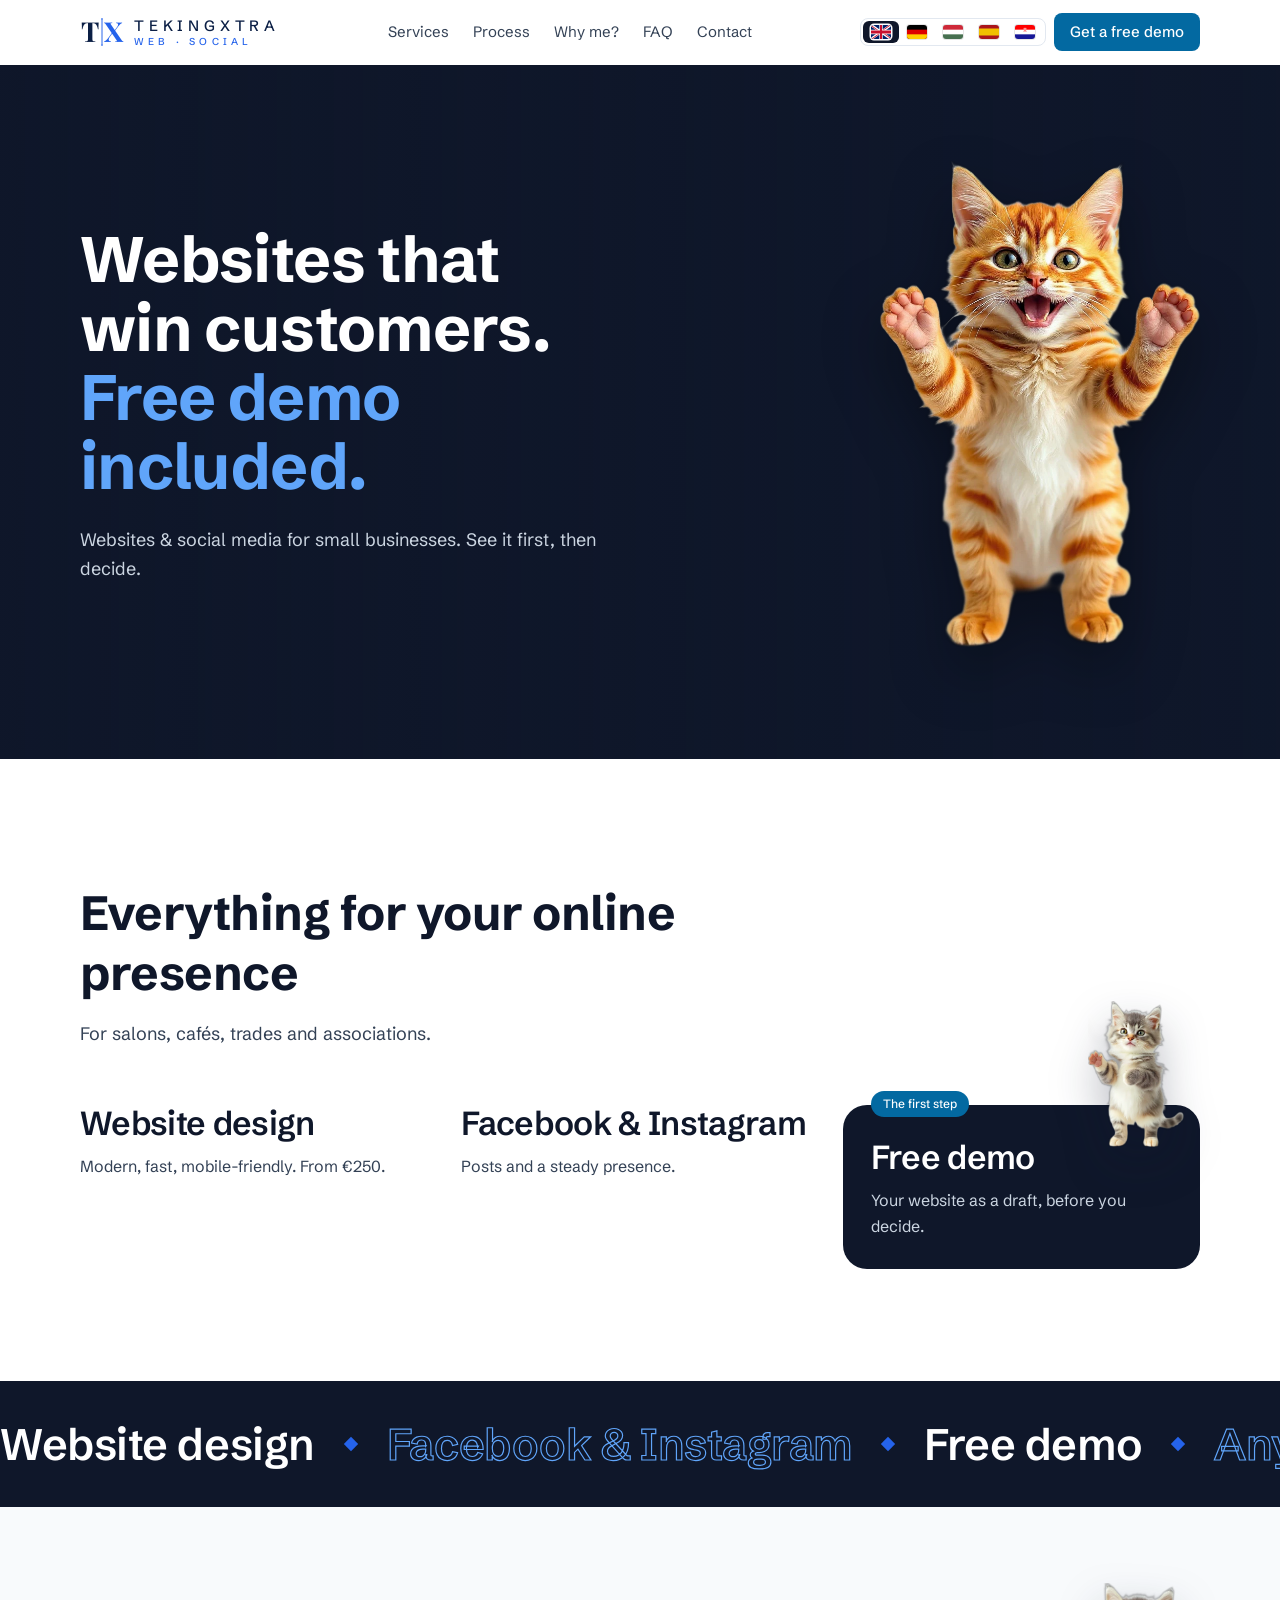
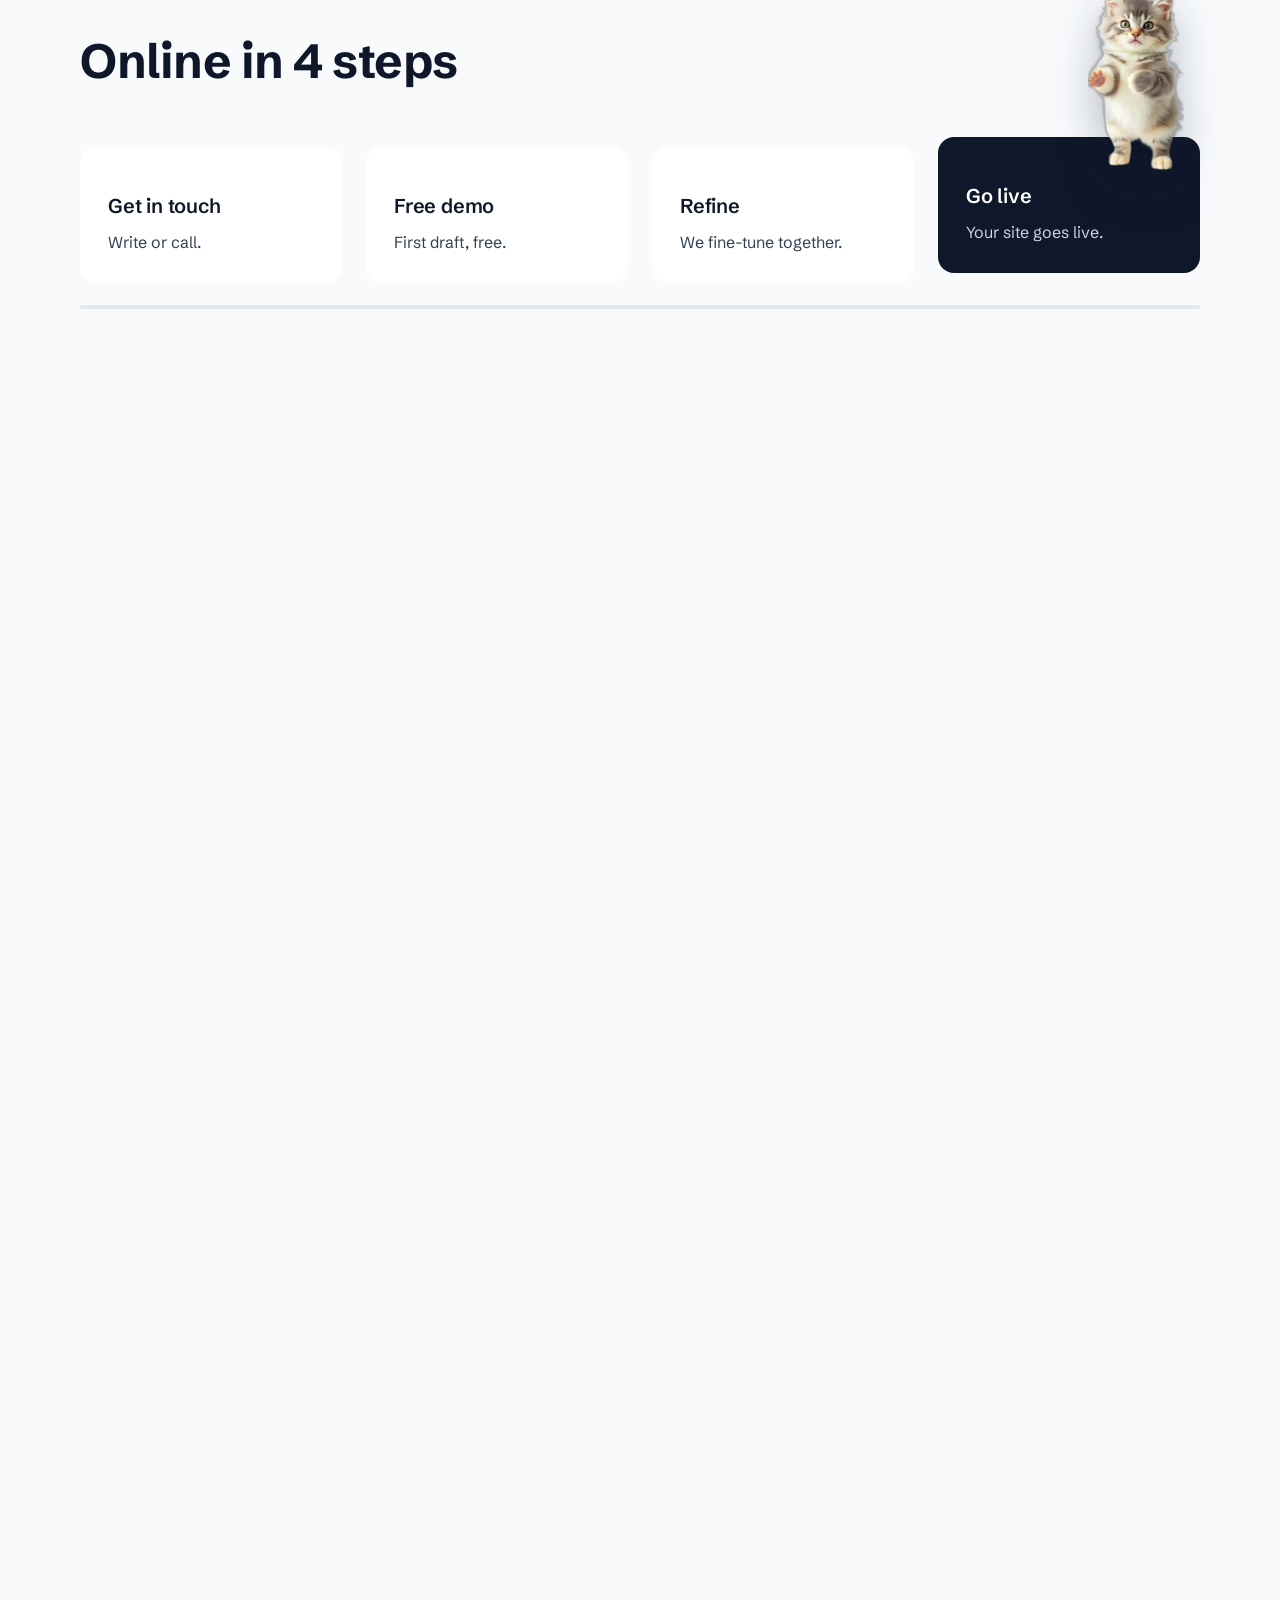
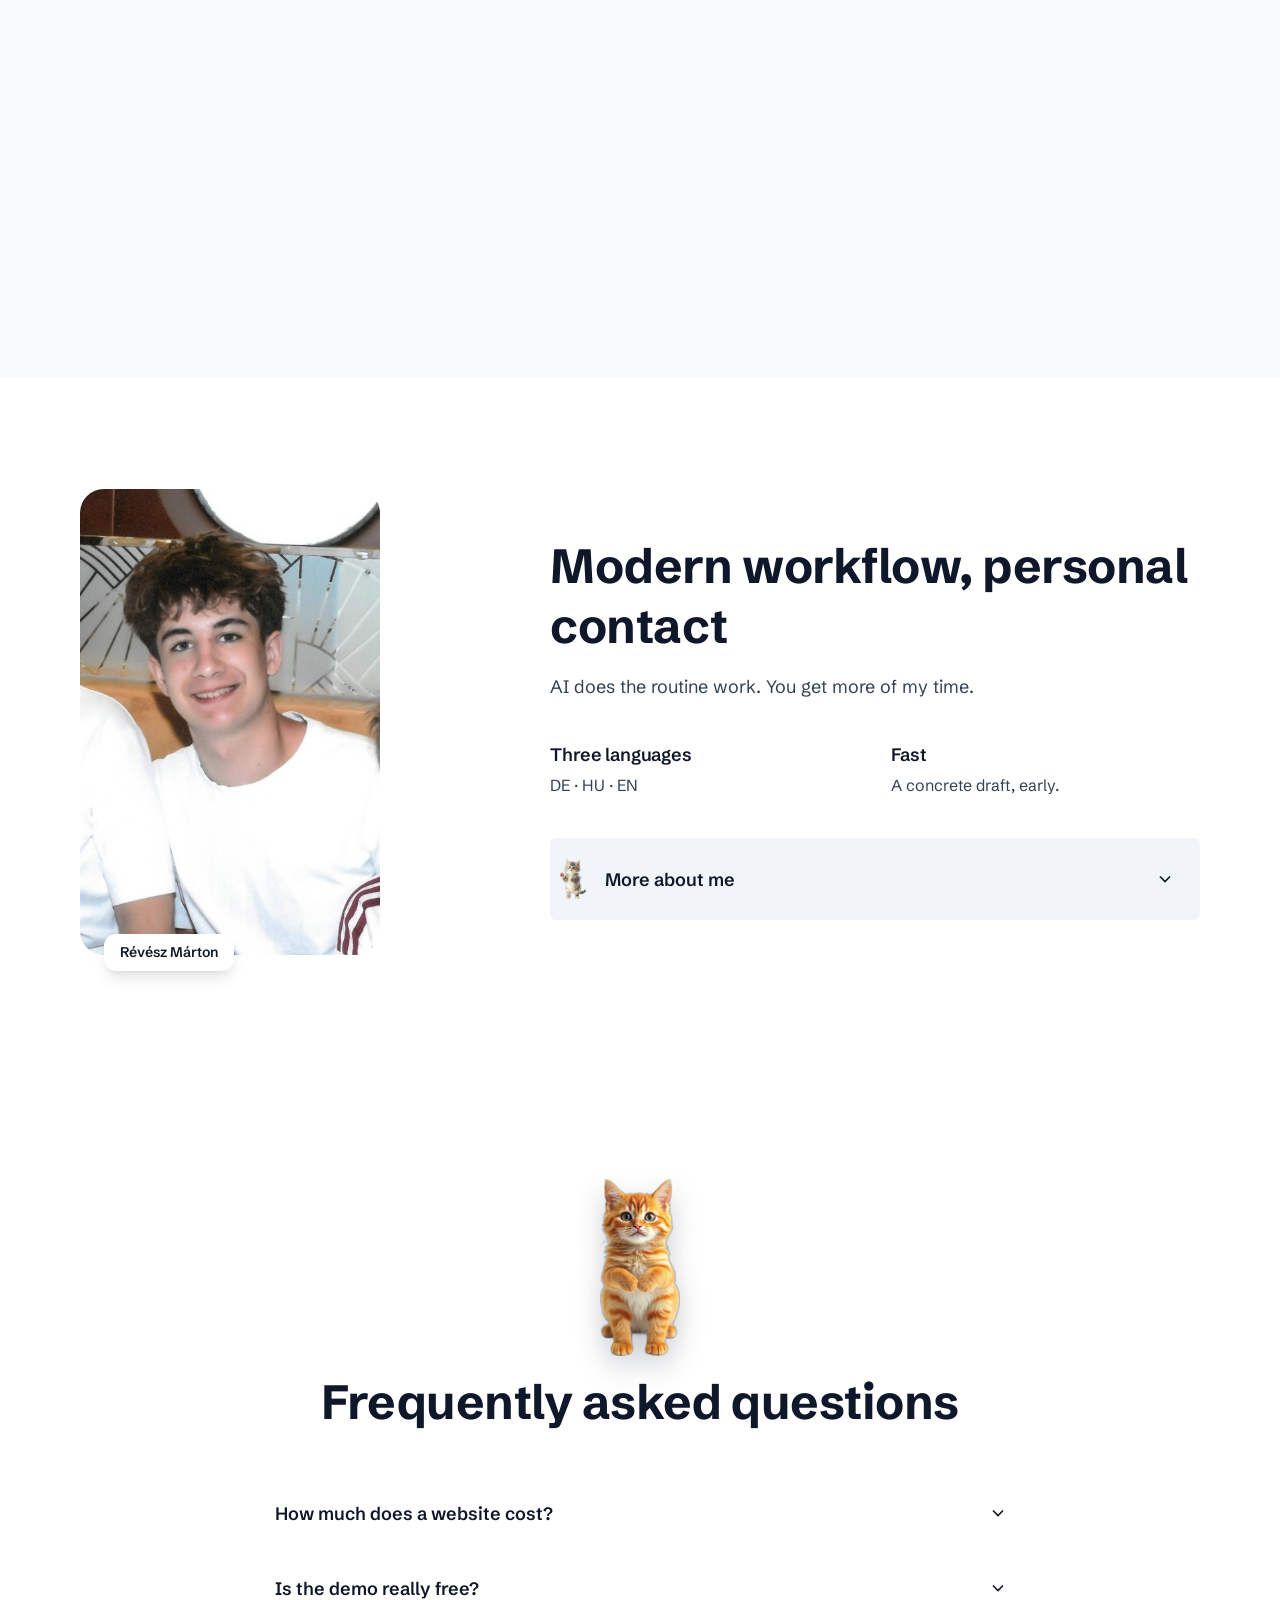
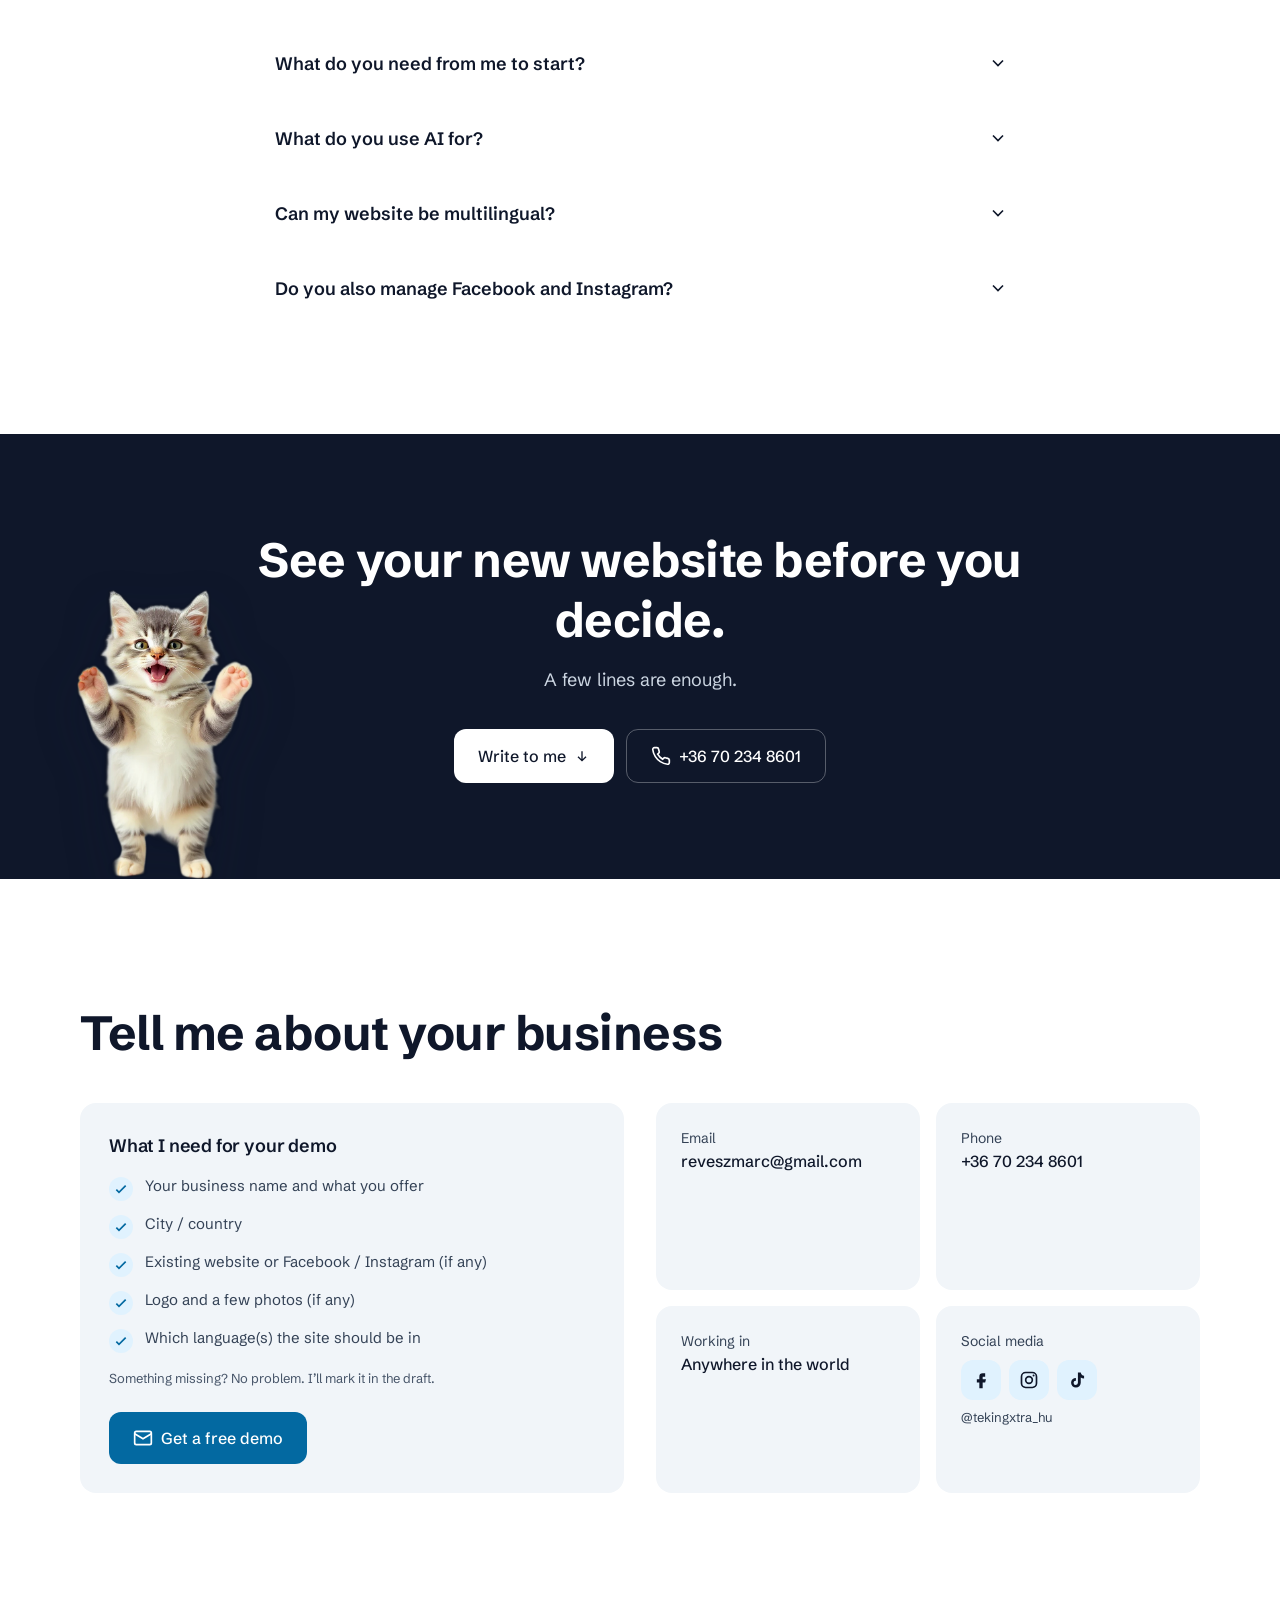
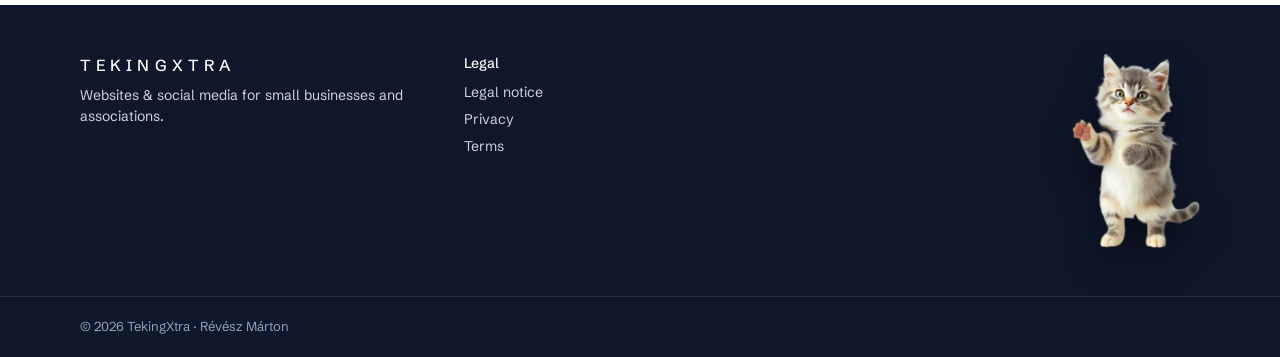
==== commit 92ded97a: "Add files via upload" ====
--- a/index.html
+++ b/index.html
@@ -7,6 +7,8 @@
 <link rel="alternate" hreflang="de" href="https://tekingxtra.com/?lang=de">
 <link rel="alternate" hreflang="hu" href="https://tekingxtra.com/?lang=hu">
 <link rel="alternate" hreflang="en" href="https://tekingxtra.com/?lang=en">
+<link rel="alternate" hreflang="es" href="https://tekingxtra.com/?lang=es">
+<link rel="alternate" hreflang="hr" href="https://tekingxtra.com/?lang=hr">
 <link rel="alternate" hreflang="x-default" href="https://tekingxtra.com/">
 <meta property="og:type" content="website">
 <meta property="og:url" content="https://tekingxtra.com/">
@@ -314,9 +316,24 @@
   .cta-video { filter: grayscale(1) sepia(1) hue-rotate(178deg) saturate(2.4) brightness(.9); } 
   header#top nav a, header#top a.bg-cta { white-space: nowrap; }
   @media (min-width: 1024px) and (max-width: 1279px) {  header#top nav { gap: 18px; font-size: 14px; } .lang-btn span { display: none; } }
+  
+  .legal-note { margin: 16px 0 0; padding: 10px 14px; border-radius: 10px; background: #F1F5F9; font-size: 14px; color: #0F172A; }
+  .lang-btn.bg-navy { order: -1; }
+  @media (min-width: 640px) and (max-width: 1439px) { .lang-btn span { display: none; } }
+  @media (max-width: 639px) {
+    .lang-wrap { position: relative; width: 38px; height: 34px; }
+    #langGroup { position: absolute; right: 0; top: 0; flex-direction: column; gap: 2px; background: #fff; z-index: 60; }
+    #langGroup .lang-btn { padding: 6px 7px !important; }
+    #langGroup .lang-btn:not(.bg-navy) { display: none; }
+    .lang-wrap.open #langGroup { box-shadow: 0 14px 30px -10px rgba(15,23,42,.35); }
+    .lang-wrap.open #langGroup .lang-btn { display: inline-flex; animation: langIn .25s cubic-bezier(.2,.8,.2,1) both; }
+    .lang-wrap.open #langGroup .lang-btn:nth-child(2) { animation-delay: .03s; } .lang-wrap.open #langGroup .lang-btn:nth-child(3) { animation-delay: .06s; }
+    .lang-wrap.open #langGroup .lang-btn:nth-child(4) { animation-delay: .09s; } .lang-wrap.open #langGroup .lang-btn:nth-child(5) { animation-delay: .12s; }
+  }
+  @keyframes langIn { from { opacity: 0; transform: translateY(-6px); } to { opacity: 1; transform: none; } }
 </style>
 <script type="application/ld+json">
-{"@context":"https://schema.org","@type":"ProfessionalService","name":"TekingXtra","url":"https://tekingxtra.com/","logo":"https://tekingxtra.com/assets/tekingxtra-logo.png","image":"https://tekingxtra.com/assets/tekingxtra-logo.png","description":"Websites und Social Media für kleine Unternehmen, mit kostenloser Demo.","founder":{"@type":"Person","name":"Márton Révész"},"email":"reveszmarc@gmail.com","telephone":"+36 70 234 8601","address":{"@type":"PostalAddress","streetAddress":"Józsefhegyi utca 8.","postalCode":"2045","addressLocality":"Törökbálint","addressCountry":"HU"},"areaServed":"Worldwide","availableLanguage":["de","hu","en"],"priceRange":"ab 250 €","sameAs":["https://www.facebook.com/tekingxtra","https://www.instagram.com/tekingxtra_hu/","https://www.tiktok.com/@tekingxtra_hu"]}
+{"@context":"https://schema.org","@type":"ProfessionalService","name":"TekingXtra","url":"https://tekingxtra.com/","logo":"https://tekingxtra.com/assets/tekingxtra-logo.png","image":"https://tekingxtra.com/assets/tekingxtra-logo.png","description":"Websites und Social Media für kleine Unternehmen, mit kostenloser Demo.","founder":{"@type":"Person","name":"Márton Révész"},"email":"reveszmarc@gmail.com","telephone":"+36 70 234 8601","address":{"@type":"PostalAddress","streetAddress":"Józsefhegyi utca 8.","postalCode":"2045","addressLocality":"Törökbálint","addressCountry":"HU"},"areaServed":"Worldwide","availableLanguage":["de","hu","en","es","hr"],"priceRange":"ab 250 €","sameAs":["https://www.facebook.com/tekingxtra","https://www.instagram.com/tekingxtra_hu/","https://www.tiktok.com/@tekingxtra_hu"]}
 </script></head>
 <body class="bg-paper text-ink antialiased">
 <div class="side-deco side-left" aria-hidden="true">
@@ -364,11 +381,13 @@
       <a href="#kontakt" class="hover:text-cta transition-colors duration-200 cursor-pointer" data-i18n="navContact">Kontakt</a>
     </nav>
     <div class="flex items-center gap-2">
-      <div class="flex rounded-lg border border-line p-0.5 text-[13px] font-medium" role="group" aria-label="Sprache / Nyelv / Language">
+      <div class="lang-wrap"><div id="langGroup" class="flex rounded-lg border border-line p-0.5 text-[13px] font-medium" role="group" aria-label="Sprache / Nyelv / Language / Idioma / Jezik">
         <button type="button" data-lang="de" aria-label="Deutsch" title="Deutsch" class="lang-btn inline-flex items-center gap-1.5 px-2 py-1 rounded-md cursor-pointer transition-colors duration-200"><svg class="fx-flag w-5 h-[14px] shrink-0 rounded-[3px] ring-1 ring-black/10" aria-hidden="true" preserveAspectRatio="none" viewBox="0 0 5 3"><rect width="5" height="3" fill="#000"/><rect width="5" height="2" y="1" fill="#DD0000"/><rect width="5" height="1" y="2" fill="#FFCE00"/></svg><span class="max-sm:hidden">DE</span></button>
         <button type="button" data-lang="hu" aria-label="Magyar" title="Magyar" class="lang-btn inline-flex items-center gap-1.5 px-2 py-1 rounded-md cursor-pointer transition-colors duration-200"><svg class="fx-flag w-5 h-[14px] shrink-0 rounded-[3px] ring-1 ring-black/10" aria-hidden="true" preserveAspectRatio="none" viewBox="0 0 6 3"><rect width="6" height="3" fill="#477050"/><rect width="6" height="2" fill="#FFFFFF"/><rect width="6" height="1" fill="#CE2939"/></svg><span class="max-sm:hidden">HU</span></button>
         <button type="button" data-lang="en" aria-label="English" title="English" class="lang-btn inline-flex items-center gap-1.5 px-2 py-1 rounded-md cursor-pointer transition-colors duration-200"><svg class="fx-flag w-5 h-[14px] shrink-0 rounded-[3px] ring-1 ring-black/10" aria-hidden="true" preserveAspectRatio="none" viewBox="0 0 60 30"><clipPath id="ukS"><path d="M0,0 v30 h60 v-30 z"/></clipPath><clipPath id="ukT"><path d="M30,15 h30 v15 z v15 h-30 z h-30 v-15 z v-15 h30 z"/></clipPath><g clip-path="url(#ukS)"><path d="M0,0 v30 h60 v-30 z" fill="#012169"/><path d="M0,0 L60,30 M60,0 L0,30" stroke="#fff" stroke-width="6"/><path d="M0,0 L60,30 M60,0 L0,30" clip-path="url(#ukT)" stroke="#C8102E" stroke-width="4"/><path d="M30,0 v30 M0,15 h60" stroke="#fff" stroke-width="10"/><path d="M30,0 v30 M0,15 h60" stroke="#C8102E" stroke-width="6"/></g></svg><span class="max-sm:hidden">EN</span></button>
-      </div>
+        <button type="button" data-lang="es" aria-label="Español" title="Español" class="lang-btn inline-flex items-center gap-1.5 px-2 py-1 rounded-md cursor-pointer transition-colors duration-200"><svg class="fx-flag w-5 h-[14px] shrink-0 rounded-[3px] ring-1 ring-black/10" aria-hidden="true" preserveAspectRatio="none" viewBox="0 0 3 2"><rect width="3" height="2" fill="#AA151B"/><rect width="3" height="1" y=".5" fill="#F1BF00"/></svg><span class="max-sm:hidden">ES</span></button>
+        <button type="button" data-lang="hr" aria-label="Hrvatski" title="Hrvatski" class="lang-btn inline-flex items-center gap-1.5 px-2 py-1 rounded-md cursor-pointer transition-colors duration-200"><svg class="fx-flag w-5 h-[14px] shrink-0 rounded-[3px] ring-1 ring-black/10" aria-hidden="true" preserveAspectRatio="none" viewBox="0 0 6 3"><rect width="6" height="3" fill="#171796"/><rect width="6" height="2" fill="#FFFFFF"/><rect width="6" height="1" fill="#FF0000"/><rect x="2.6" y=".62" width=".8" height=".8" fill="#FFFFFF"/><rect x="2.60" y="0.62" width=".16" height=".16" fill="#FF0000"/><rect x="2.92" y="0.62" width=".16" height=".16" fill="#FF0000"/><rect x="3.24" y="0.62" width=".16" height=".16" fill="#FF0000"/><rect x="2.76" y="0.78" width=".16" height=".16" fill="#FF0000"/><rect x="3.08" y="0.78" width=".16" height=".16" fill="#FF0000"/><rect x="2.60" y="0.94" width=".16" height=".16" fill="#FF0000"/><rect x="2.92" y="0.94" width=".16" height=".16" fill="#FF0000"/><rect x="3.24" y="0.94" width=".16" height=".16" fill="#FF0000"/><rect x="2.76" y="1.10" width=".16" height=".16" fill="#FF0000"/><rect x="3.08" y="1.10" width=".16" height=".16" fill="#FF0000"/><rect x="2.60" y="1.26" width=".16" height=".16" fill="#FF0000"/><rect x="2.92" y="1.26" width=".16" height=".16" fill="#FF0000"/><rect x="3.24" y="1.26" width=".16" height=".16" fill="#FF0000"/></svg><span class="max-sm:hidden">HR</span></button>
+      </div></div>
       <a href="#kontakt" class="hidden md:inline-flex items-center gap-2 bg-cta hover:bg-cta-dark text-white text-[15px] font-medium px-4 py-2 rounded-lg transition-colors duration-200 cursor-pointer" data-i18n="ctaDemo">Gratis-Demo anfordern</a>
       <button id="menuBtn" type="button" class="lg:hidden relative z-50 p-2 rounded-lg hover:bg-slate-100 cursor-pointer transition-colors duration-200" aria-expanded="false" aria-controls="mobileNav" aria-label="Menü">
         <span class="burger" aria-hidden="true"><i></i><i></i><i></i></span>
@@ -957,16 +976,21 @@
   textMissing: { de: '[Text folgt]', hu: '[Szöveg később]', en: '[Text to follow]' },
   footerDemo: { de: 'Demo-Version', hu: 'Demó verzió', en: 'Demo version' }
 };
+const T_ESHR = {"ctaWrite":{"es":"Escríbeme","hr":"Piši mi"},"aboutSummary":{"es":"Conóceme mejor","hr":"Upoznaj me bolje"},"aboutHello":{"es":"¡Hola, soy Marci!","hr":"Bok, ja sam Marci!"},"aboutRole":{"es":"Desarrollador web · 18 años","hr":"Web developer · 18 godina"},"aboutP":{"es":"Ahora vivo en Hungría, pero veo mi futuro en el extranjero, así que lo que más me importa ahora es crear contactos y trabajar con el mayor número posible de negocios.","hr":"Trenutno živim u Mađarskoj, ali svoju budućnost vidim u inozemstvu, zato mi je sada najvažnije stvarati kontakte i surađivati s što više tvrtki."},"aboutStudyT":{"es":"Estudios","hr":"Školovanje"},"aboutLangT":{"es":"Idiomas","hr":"Jezici"},"aboutLang":{"es":"Hablo húngaro, inglés y alemán.","hr":"Govorim mađarski, engleski i njemački."},"aboutC1":{"es":"Certificado de inglés B2","hr":"Certifikat iz engleskog B2"},"aboutC2":{"es":"Certificado de alemán B2","hr":"Certifikat iz njemačkog B2"},"aboutC3":{"es":"Ganador del concurso nacional de alemán (nivel C1)","hr":"Pobjednik državnog natjecanja iz njemačkog (razina C1)"},"aboutBye":{"es":"Me encantará conocerte a ti y a tu negocio.","hr":"Veselim se upoznati tebe i tvoju tvrtku."},"aboutSchools":{"es":"Escuela Bálint Márton, Törökbálint · Instituto Illyés Gyula, Budaörs","hr":"Škola Bálint Márton, Törökbálint · Gimnazija Illyés Gyula, Budaörs"},"needTitle":{"es":"Qué necesito para tu demo","hr":"Što mi treba za tvoj demo"},"need1":{"es":"El nombre de tu negocio y a qué te dedicas","hr":"Naziv tvoje tvrtke i čime se baviš"},"need2":{"es":"Ciudad / país","hr":"Grad / država"},"need3":{"es":"Web actual o Facebook / Instagram (si los tienes)","hr":"Postojeća web stranica ili Facebook / Instagram (ako postoje)"},"need4":{"es":"Logo y algunas fotos (si los tienes)","hr":"Logo i nekoliko fotografija (ako postoje)"},"need5":{"es":"En qué idioma(s) debe estar la web","hr":"Na kojem jeziku (ili jezicima) treba biti stranica"},"needNote":{"es":"¿Falta algo? No pasa nada. Lo marco en el borrador.","hr":"Nešto nedostaje? Nema problema. Označit ću to u nacrtu."},"demobar":{"es":"Demo: los campos con borde discontinuo <span class=\"missing\">[ … ]</span> se completarán más adelante.","hr":"Demo: polja s isprekidanim okvirom <span class=\"missing\">[ … ]</span> bit će dopunjena."},"navServices":{"es":"Servicios","hr":"Usluge"},"navProcess":{"es":"Cómo trabajo","hr":"Kako radim"},"navWhy":{"es":"¿Por qué yo?","hr":"Zašto ja?"},"navRefs":{"es":"Trabajos","hr":"Radovi"},"navFaq":{"es":"Preguntas","hr":"Pitanja"},"navContact":{"es":"Contacto","hr":"Kontakt"},"ctaDemo":{"es":"Pide tu demo gratis","hr":"Zatraži besplatni demo"},"heroBadge":{"es":"En cualquier parte del mundo","hr":"Bilo gdje u svijetu"},"heroTitle":{"es":"Una web que trae clientes. <span class=\"grad-text\">Con demo gratis.</span>","hr":"Web stranica koja donosi kupce. <span class=\"grad-text\">Uz besplatni demo.</span>"},"heroSub":{"es":"Webs y redes sociales para pequeños negocios. Primero lo ves, después decides.","hr":"Web stranice i društvene mreže za male tvrtke. Prvo vidiš, zatim odlučiš."},"servicesTitle":{"es":"Todo para tu presencia online","hr":"Sve za tvoju online prisutnost"},"servicesSub":{"es":"Para peluquerías, cafeterías, artesanos y asociaciones.","hr":"Za frizerske salone, kafiće, obrtnike i udruge."},"s1t":{"es":"Diseño web","hr":"Izrada web stranica"},"s1d":{"es":"Moderna, rápida, adaptada al móvil. Desde 250 €.","hr":"Moderna, brza, prilagođena mobitelu. Od 250 €."},"s2t":{"es":"Facebook &amp; Instagram","hr":"Facebook &amp; Instagram"},"s2d":{"es":"Publicaciones y presencia constante.","hr":"Objave i redovita prisutnost."},"s3badge":{"es":"El primer paso","hr":"Prvi korak"},"s3t":{"es":"Demo gratis","hr":"Besplatni demo"},"s3d":{"es":"Tu web en borrador, antes de decidir.","hr":"Tvoja stranica kao nacrt, prije odluke."},"processTitle":{"es":"Online en 4 pasos","hr":"Online u 4 koraka"},"p1t":{"es":"Contacto","hr":"Javi se"},"p1d":{"es":"Escríbeme o llámame.","hr":"Piši mi ili nazovi."},"p2t":{"es":"Demo gratis","hr":"Besplatni demo"},"p2d":{"es":"Primer borrador, gratis.","hr":"Prvi nacrt, besplatno."},"p3t":{"es":"Ajustes","hr":"Dorada"},"p3d":{"es":"Lo pulimos juntos.","hr":"Zajedno je doradimo."},"p4t":{"es":"Publicación","hr":"Objava"},"p4d":{"es":"Tu web ya está online.","hr":"Tvoja stranica je online."},"whyTitle":{"es":"Método moderno, trato personal","hr":"Moderan način rada, osobni kontakt"},"whySub":{"es":"La IA hace el trabajo rutinario. Tú tienes más de mi tiempo.","hr":"UI obavlja rutinu. Ti dobivaš više mog vremena."},"w1t":{"es":"Tres idiomas","hr":"Tri jezika"},"w1d":{"es":"HU · DE · EN","hr":"HU · DE · EN"},"w2t":{"es":"Rápido","hr":"Brzo"},"w2d":{"es":"Un borrador concreto, pronto.","hr":"Konkretan nacrt, brzo."},"refsTitle":{"es":"Trabajos seleccionados","hr":"Odabrani radovi"},"refsSub":{"es":"Muy pronto.","hr":"Uskoro."},"refPh":{"es":"[Captura del proyecto]","hr":"[Snimka zaslona projekta]"},"refName":{"es":"[Cliente / sector]","hr":"[Klijent / djelatnost]"},"refType1":{"es":"Web","hr":"Web stranica"},"refType2":{"es":"Redes sociales","hr":"Društvene mreže"},"reviewPh":{"es":"[Opiniones de clientes: se añadirán cuando haya valoraciones reales]","hr":"[Recenzije klijenata: bit će dodane kada stignu stvarne povratne informacije]"},"faqTitle":{"es":"Preguntas frecuentes","hr":"Česta pitanja"},"q1":{"es":"¿Cuánto cuesta una web?","hr":"Koliko košta web stranica?"},"a1":{"es":"Una web empieza en 250 €. El precio exacto depende del alcance. Tras una breve conversación recibes un presupuesto personalizado en CHF, EUR o HUF.","hr":"Web stranica počinje od 250 €. Točna cijena ovisi o opsegu. Nakon kratkog razgovora dobivaš individualnu ponudu u CHF, EUR ili HUF."},"q2":{"es":"¿La demo es realmente gratis?","hr":"Je li demo stvarno besplatan?"},"a2":{"es":"Sí. La demo te muestra cómo podría ser tu web. Después decides con calma si quieres seguir.","hr":"Da. Demo ti pokazuje kako bi tvoja stranica mogla izgledati. Nakon toga u miru odlučuješ želiš li nastaviti."},"q3":{"es":"¿Qué necesitas para empezar?","hr":"Što ti treba za početak?"},"a3":{"es":"El nombre de tu negocio, qué ofreces y cómo pueden contactarte. Los textos, fotos o el logo que ya tengas ayudan. Lo que falte lo marco en el borrador.","hr":"Naziv tvoje tvrtke, što nudiš i kako te mogu kontaktirati. Postojeći tekstovi, fotografije ili logo pomažu. Što nedostaje, označim u nacrtu."},"q4":{"es":"¿Para qué usas la inteligencia artificial?","hr":"Za što koristiš umjetnu inteligenciju?"},"a4":{"es":"Para tareas repetitivas, como los primeros borradores y organizar el correo. El diseño, la coordinación y el contacto siguen siendo personales: conmigo.","hr":"Za ponavljajuće zadatke, poput prvih nacrta i organiziranja pošte. Dizajn, dogovor i kontakt ostaju osobni: sa mnom."},"q5":{"es":"¿Mi web puede estar en varios idiomas?","hr":"Može li moja stranica biti na više jezika?"},"a5":{"es":"Sí. Trabajo en alemán, húngaro e inglés, y tu web puede publicarse en uno o varios de estos idiomas.","hr":"Da. Radim na njemačkom, mađarskom i engleskom, a tvoja stranica može biti na jednom ili više tih jezika."},"q6":{"es":"¿También gestionas Facebook e Instagram?","hr":"Vodiš li i Facebook i Instagram?"},"a6":{"es":"Sí. Creo publicaciones y te mantengo presente con regularidad, también junto con tu web si quieres.","hr":"Da. Izrađujem objave i brinem se o tvojoj redovitoj prisutnosti, ako želiš i uz web stranicu."},"ctaBandTitle":{"es":"Mira tu nueva web antes de decidir.","hr":"Pogledaj svoju novu stranicu prije nego odlučiš."},"ctaBandSub":{"es":"Bastan unas líneas.","hr":"Dovoljno je nekoliko redaka."},"contactTitle":{"es":"Cuéntame sobre tu negocio","hr":"Ispričaj mi o svojoj tvrtki"},"cEmail":{"es":"Correo","hr":"E-pošta"},"cPhone":{"es":"Teléfono","hr":"Telefon"},"cArea":{"es":"Zona de trabajo","hr":"Područje rada"},"cAreaVal":{"es":"En cualquier parte del mundo","hr":"Bilo gdje u svijetu"},"cSocial":{"es":"Redes sociales","hr":"Društvene mreže"},"footerTag":{"es":"Webs y redes sociales para pequeños negocios y asociaciones.","hr":"Web stranice i društvene mreže za male tvrtke i udruge."},"footerLegal":{"es":"Legal","hr":"Pravne informacije"},"impressum":{"es":"Aviso legal","hr":"Impresum"},"privacy":{"es":"Privacidad","hr":"Privatnost"},"terms":{"es":"Condiciones","hr":"Uvjeti"},"footerDemo":{"es":"Versión demo","hr":"Demo verzija"}};
+for (const k in T_ESHR) Object.assign(T[k] = T[k] || {}, T_ESHR[k]);
+
 const TITLES = {
   de: 'TekingXtra – Websites & Social Media für KMU',
   hu: 'TekingXtra – Weboldal & közösségi média kisvállalkozásoknak',
-  en: 'TekingXtra – Websites & social media for small businesses'
+  en: 'TekingXtra – Websites & social media for small businesses',
+  es: 'TekingXtra – Webs y redes sociales para pequeños negocios',
+  hr: 'TekingXtra – Web stranice i društvene mreže za male tvrtke'
 };
 function setLang(lang) {
   document.documentElement.lang = lang;
   document.title = TITLES[lang];
   document.querySelectorAll('[data-i18n]').forEach(el => {
-    const e = T[el.dataset.i18n]; if (e && e[lang]) el.innerHTML = e[lang];
+    const e = T[el.dataset.i18n]; const v = e && (e[lang] || e.en); if (v) el.innerHTML = v;
   });
   document.querySelectorAll('.lang-btn').forEach(b => {
     const on = b.dataset.lang === lang;
@@ -1007,6 +1031,8 @@
   de: { su: 'Anfrage: kostenlose Demo-Website', body: 'Hallo Márton\n\nich möchte gerne eine kostenlose Demo-Website.\n\nName des Betriebs: \nWas wir anbieten: \nOrt / Land: \nBestehende Website oder Facebook / Instagram (falls vorhanden): \nSprache(n) der Website: \nTelefon (optional): \n\nLogo und Fotos hänge ich – falls vorhanden – an diese E-Mail an.\n\nFreundliche Grüsse\n' },
   hu: { su: 'Ingyenes demó kérése', body: 'Szia Márton!\n\nIngyenes demó weboldalt szeretnék kérni.\n\nA vállalkozás neve: \nMivel foglalkozunk: \nVáros / ország: \nMeglévő weboldal vagy Facebook / Instagram (ha van): \nMilyen nyelven legyen az oldal: \nTelefonszám (nem kötelező): \n\nA logót és a fotókat – ha vannak – ehhez a levélhez csatolom.\n\nÜdvözlettel:\n' },
   en: { su: 'Request: free demo website', body: 'Hi Márton,\n\nI would like a free demo website.\n\nBusiness name: \nWhat we offer: \nCity / country: \nExisting website or Facebook / Instagram (if any): \nLanguage(s) of the website: \nPhone (optional): \n\nI will attach our logo and photos (if we have them) to this email.\n\nBest regards,\n' },
+  es: { su: 'Solicitud: web de demostración gratis', body: 'Hola, Márton:\n\nMe gustaría una web de demostración gratis.\n\nNombre del negocio: \nA qué nos dedicamos: \nCiudad / país: \nWeb actual o Facebook / Instagram (si los hay): \nIdioma(s) de la web: \nTeléfono (opcional): \n\nAdjunto nuestro logo y fotos (si los tenemos) a este correo.\n\nUn saludo,\n' },
+  hr: { su: 'Upit: besplatna demo web stranica', body: 'Bok Márton,\n\nželio/željela bih besplatnu demo web stranicu.\n\nNaziv tvrtke: \nČime se bavimo: \nGrad / država: \nPostojeća web stranica ili Facebook / Instagram (ako postoje): \nJezik (jezici) stranice: \nTelefon (nije obavezno): \n\nLogo i fotografije (ako ih imamo) prilažem ovom e-mailu.\n\nLijep pozdrav,\n' },
 };
 function demoMailUrl(lang) {
   const m = DEMO_MAIL[lang] || DEMO_MAIL.de;
@@ -1016,9 +1042,9 @@
   document.querySelectorAll('[data-i18n="ctaDemo"]').forEach((el) => {
     const a = el.closest('a');
     if (!a) return;
-    a.href = '/elonezet/?lang=' + (DEMO_MAIL[lang] ? lang : 'de');
-    a.removeAttribute('target');
-    a.removeAttribute('rel');
+    a.href = demoMailUrl(lang);
+    a.target = '_blank';
+    a.rel = 'noopener';
   });
 }
 const _setLangOrig = setLang;
@@ -1043,8 +1069,8 @@
   d.addEventListener('click', e => { if (e.target === d) d.close(); });
 });
 const _setLangLegal = setLang;
-setLang = function (lang) { _setLangLegal(lang); document.querySelectorAll('.legal-body [data-ll]').forEach(el => el.classList.toggle('on', el.dataset.ll === lang)); document.querySelectorAll('.legal-x').forEach(b => b.setAttribute('aria-label', { de: 'Schließen', hu: 'Bezárás', en: 'Close' }[lang])); };
-const LANGS = ['de', 'hu', 'en'];
+setLang = function (lang) { _setLangLegal(lang); const ll = (lang === 'es' || lang === 'hr') ? 'en' : lang; document.querySelectorAll('.legal-body [data-ll]').forEach(el => el.classList.toggle('on', el.dataset.ll === ll)); document.querySelectorAll('.legal-x').forEach(b => b.setAttribute('aria-label', { de: 'Schließen', hu: 'Bezárás', en: 'Close', es: 'Cerrar', hr: 'Zatvori' }[lang])); const note = { es: 'Este texto legal se muestra en inglés. En caso de discrepancias prevalece la versión húngara.', hr: 'Ovaj pravni tekst prikazan je na engleskom. U slučaju odstupanja mjerodavna je mađarska verzija.' }[lang] || ''; document.querySelectorAll('.legal-body').forEach(b => { let n = b.querySelector('.legal-note'); if (!n) { n = document.createElement('p'); n.className = 'legal-note'; b.prepend(n); } n.textContent = note; n.hidden = !note; }); };
+const LANGS = ['de', 'hu', 'en', 'es', 'hr'];
 
 (() => {
   const reduce = matchMedia('(prefers-reduced-motion: reduce)').matches;
@@ -1238,6 +1264,17 @@
   }
   onScroll();
 })();
+
+(() => {
+  const wrap = document.querySelector('.lang-wrap'); if (!wrap) return;
+  const small = () => matchMedia('(max-width: 639px)').matches;
+  wrap.addEventListener('click', (e) => {
+    const b = e.target.closest('.lang-btn'); if (!b || !small()) return;
+    if (!wrap.classList.contains('open') && b.classList.contains('bg-navy')) { e.stopImmediatePropagation(); e.preventDefault(); wrap.classList.add('open'); return; }
+    wrap.classList.remove('open');
+  }, true);
+  document.addEventListener('click', (e) => { if (!wrap.contains(e.target)) wrap.classList.remove('open'); });
+})();
 let initial = null;
 try { const q = new URLSearchParams(location.search).get('lang'); if (LANGS.includes(q)) initial = q; } catch (e) {}
 if (!initial) { try { const s = localStorage.getItem('rm-lang'); if (LANGS.includes(s)) initial = s; } catch (e) {} }
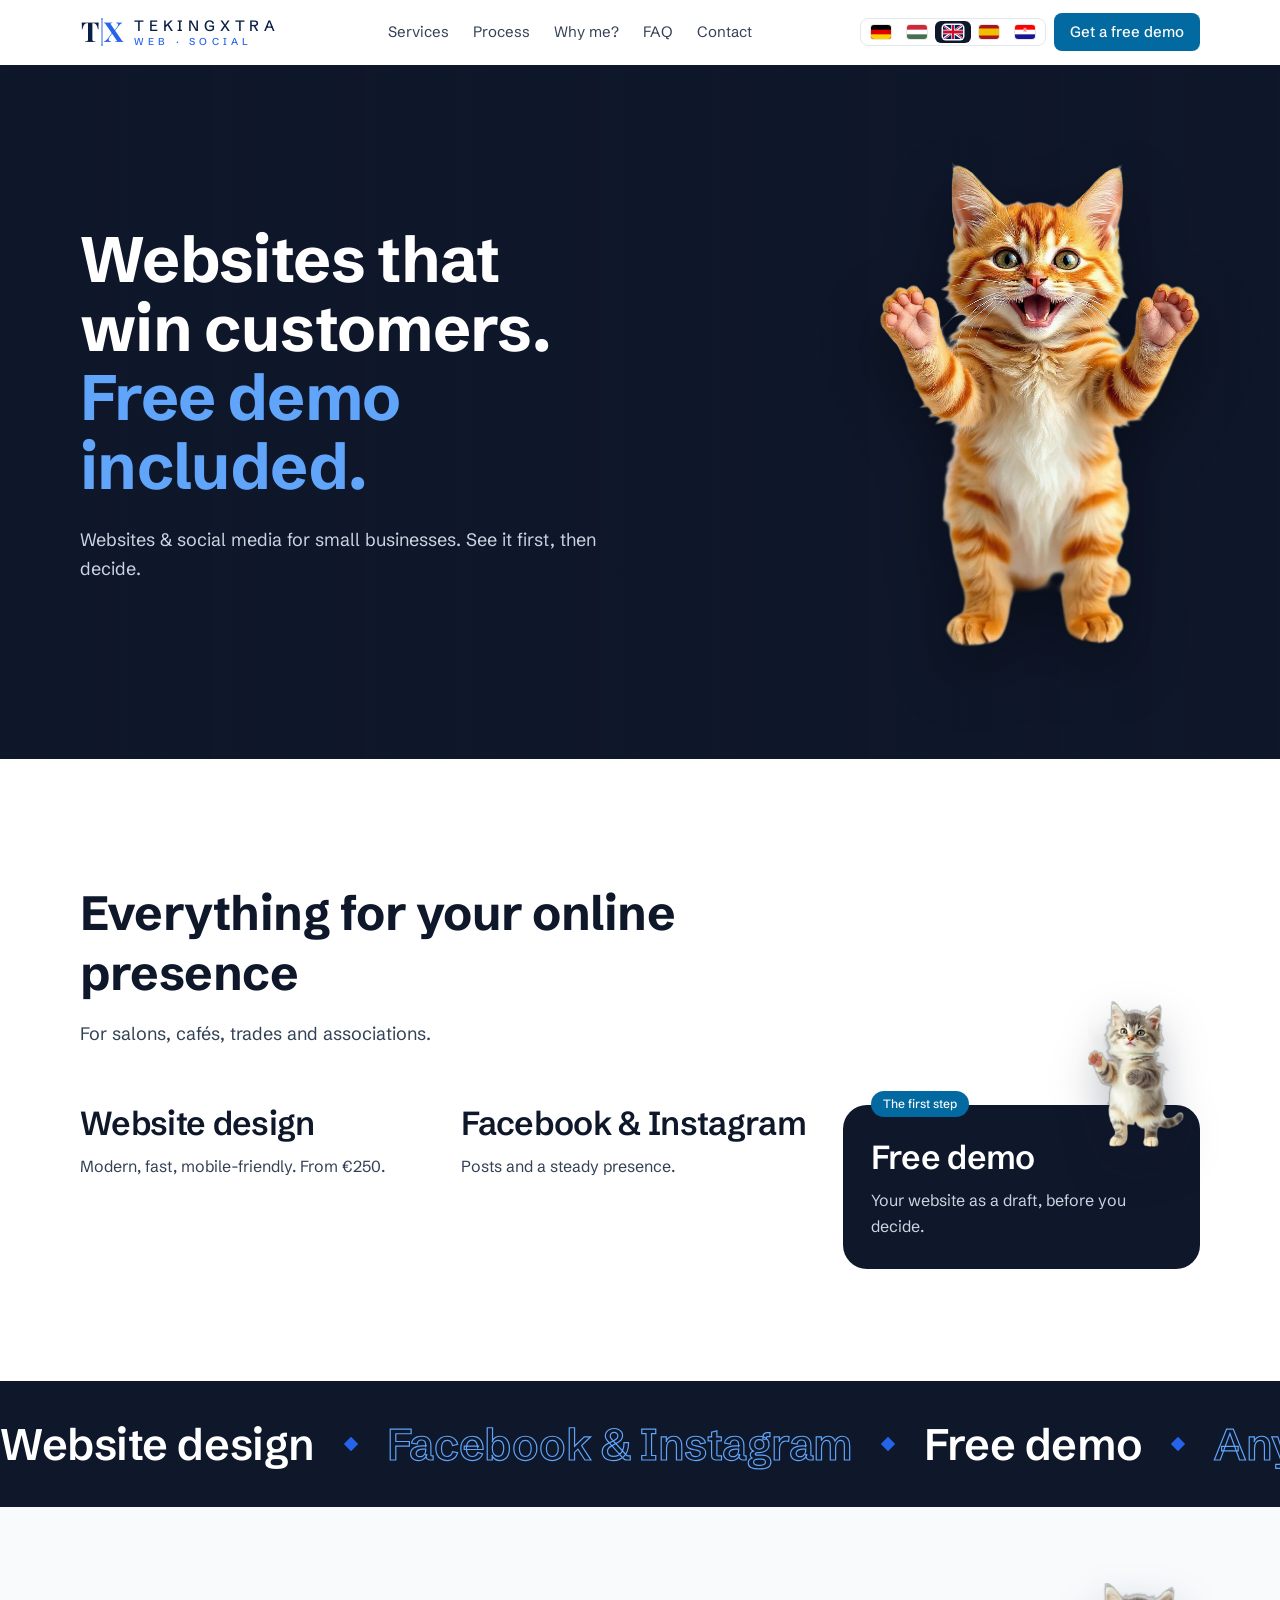
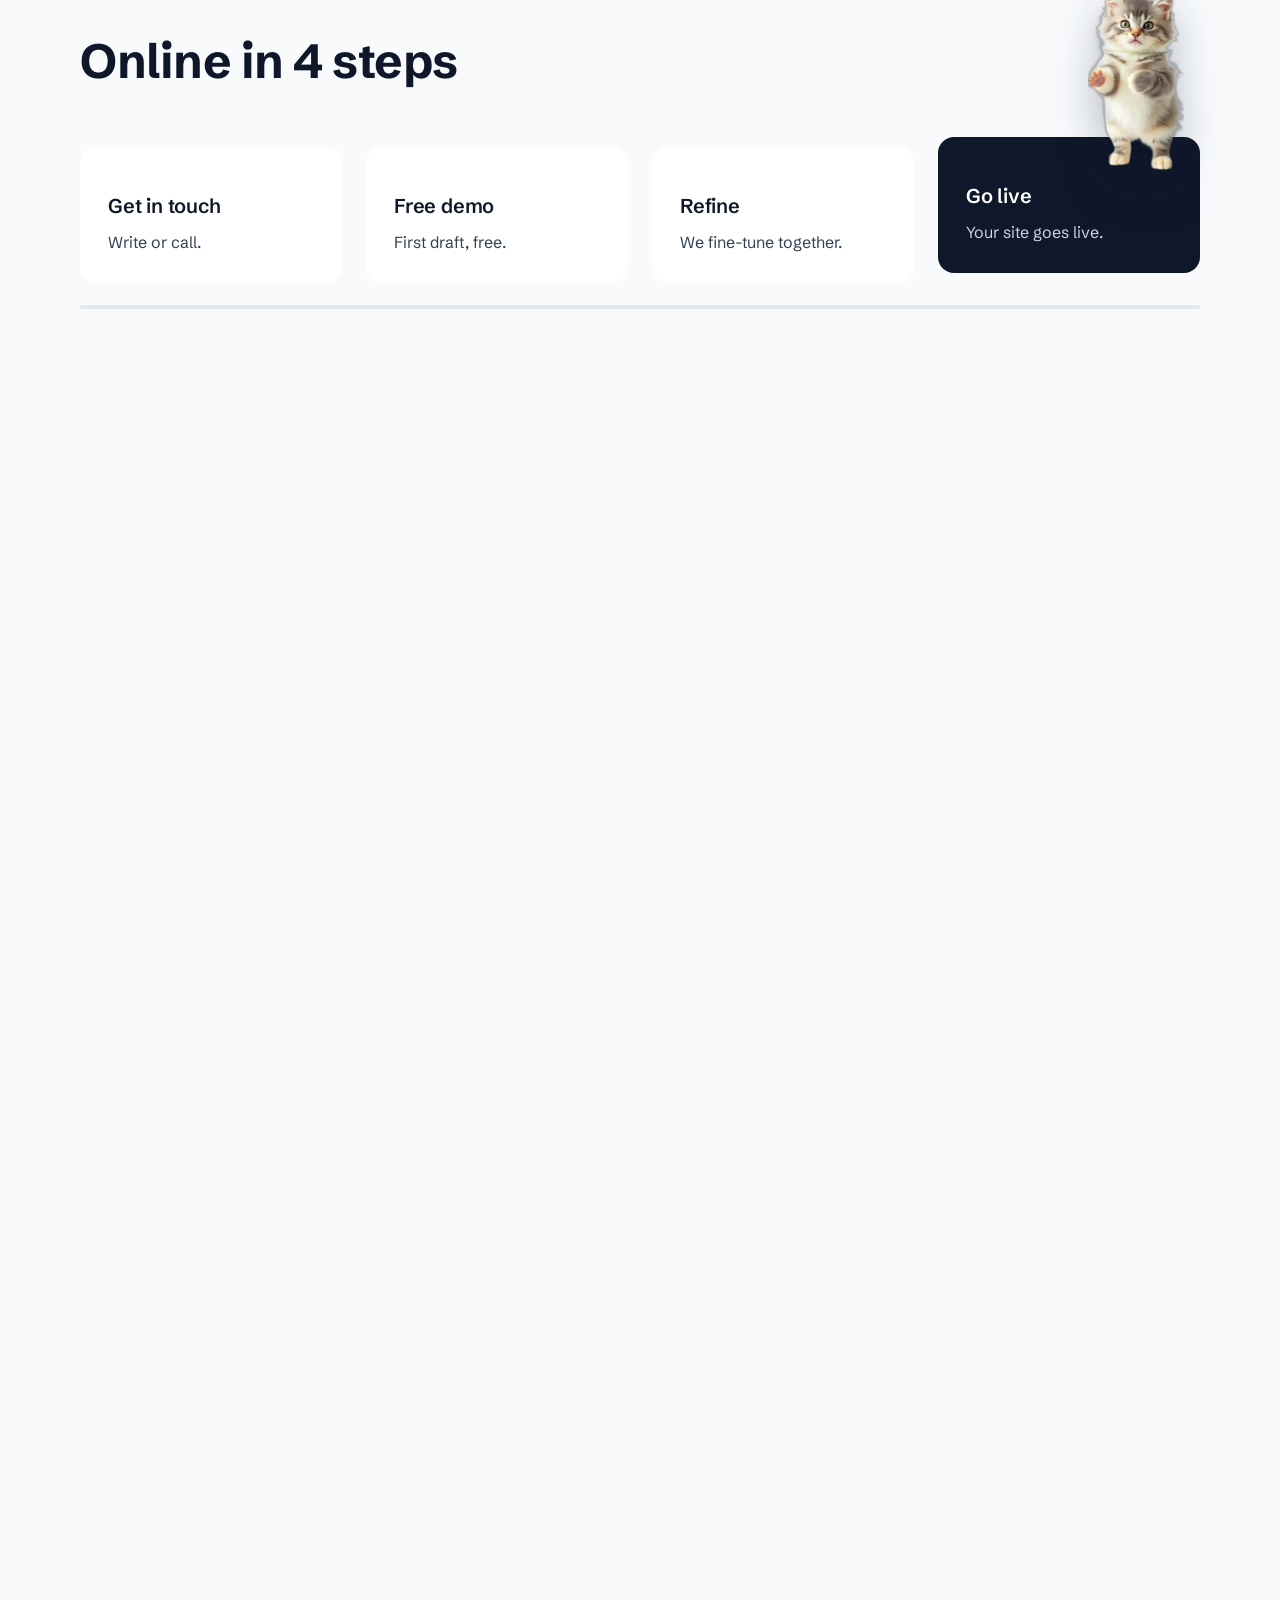
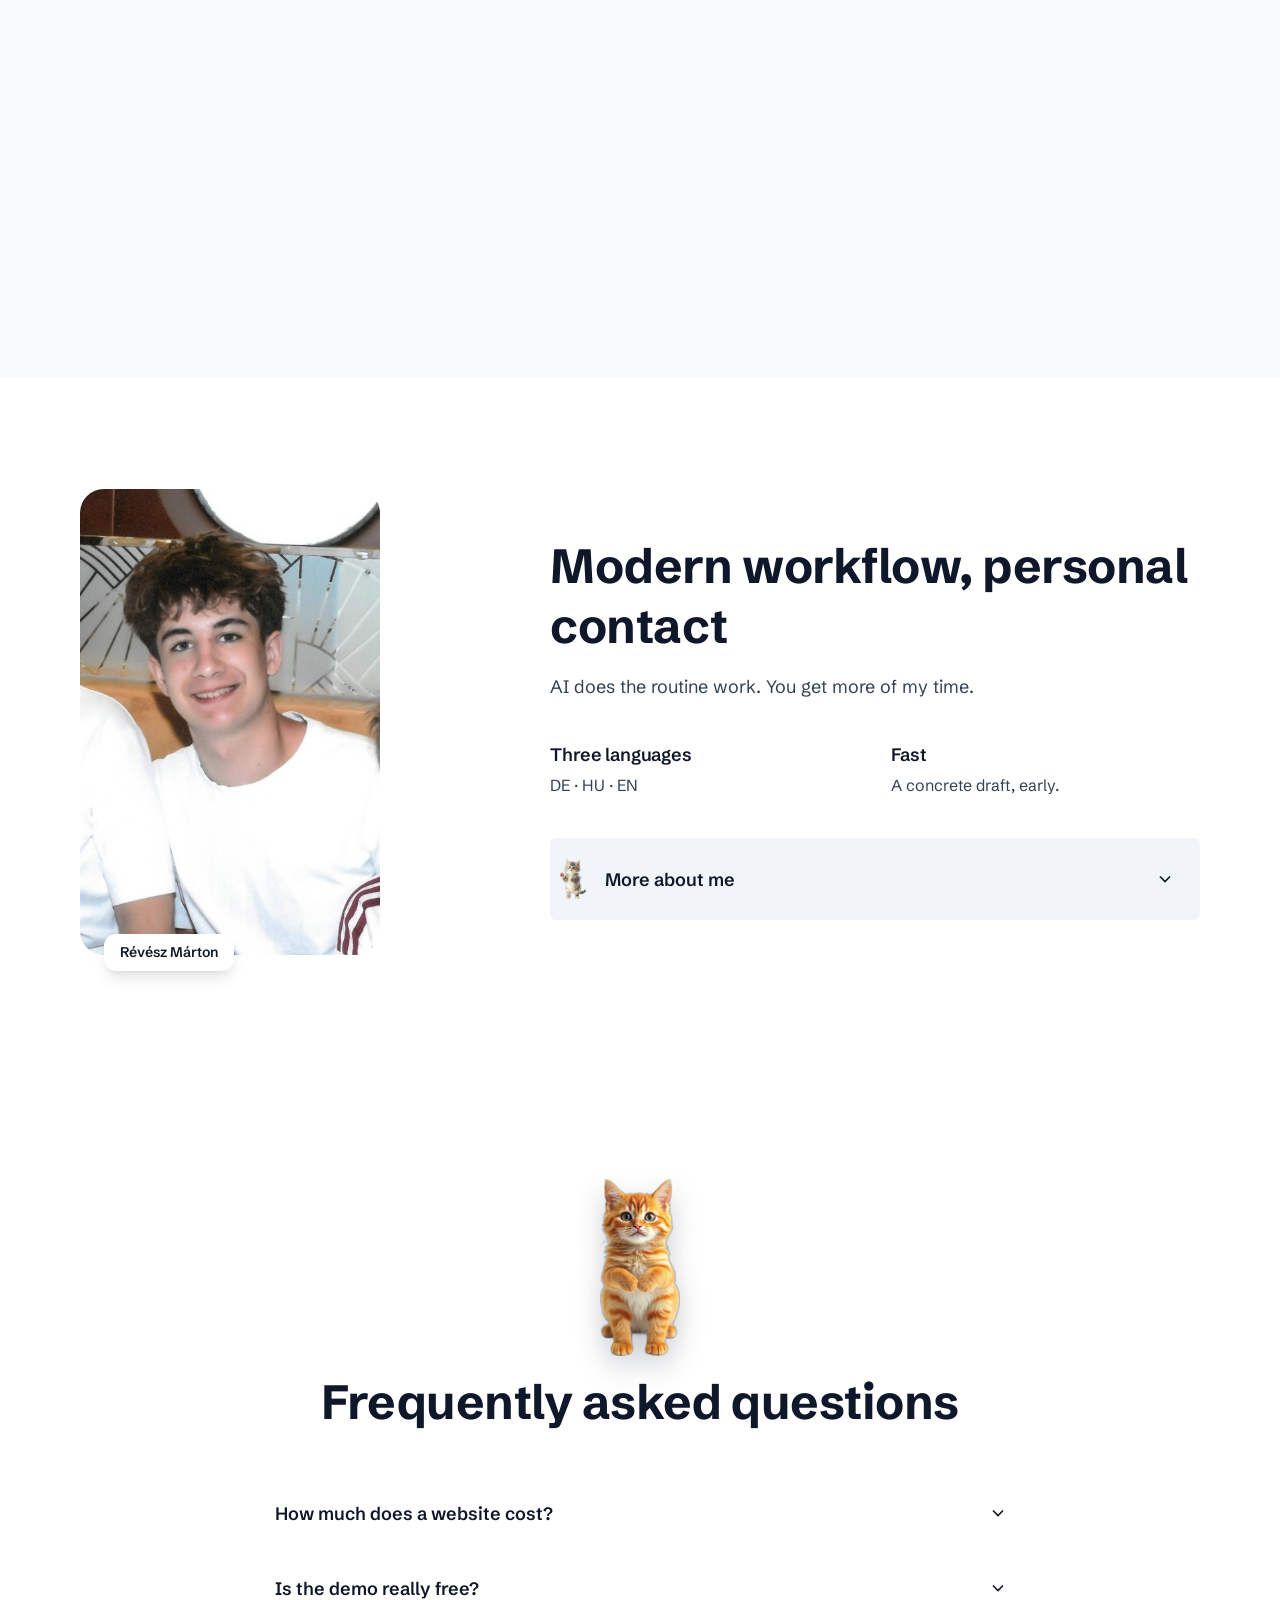
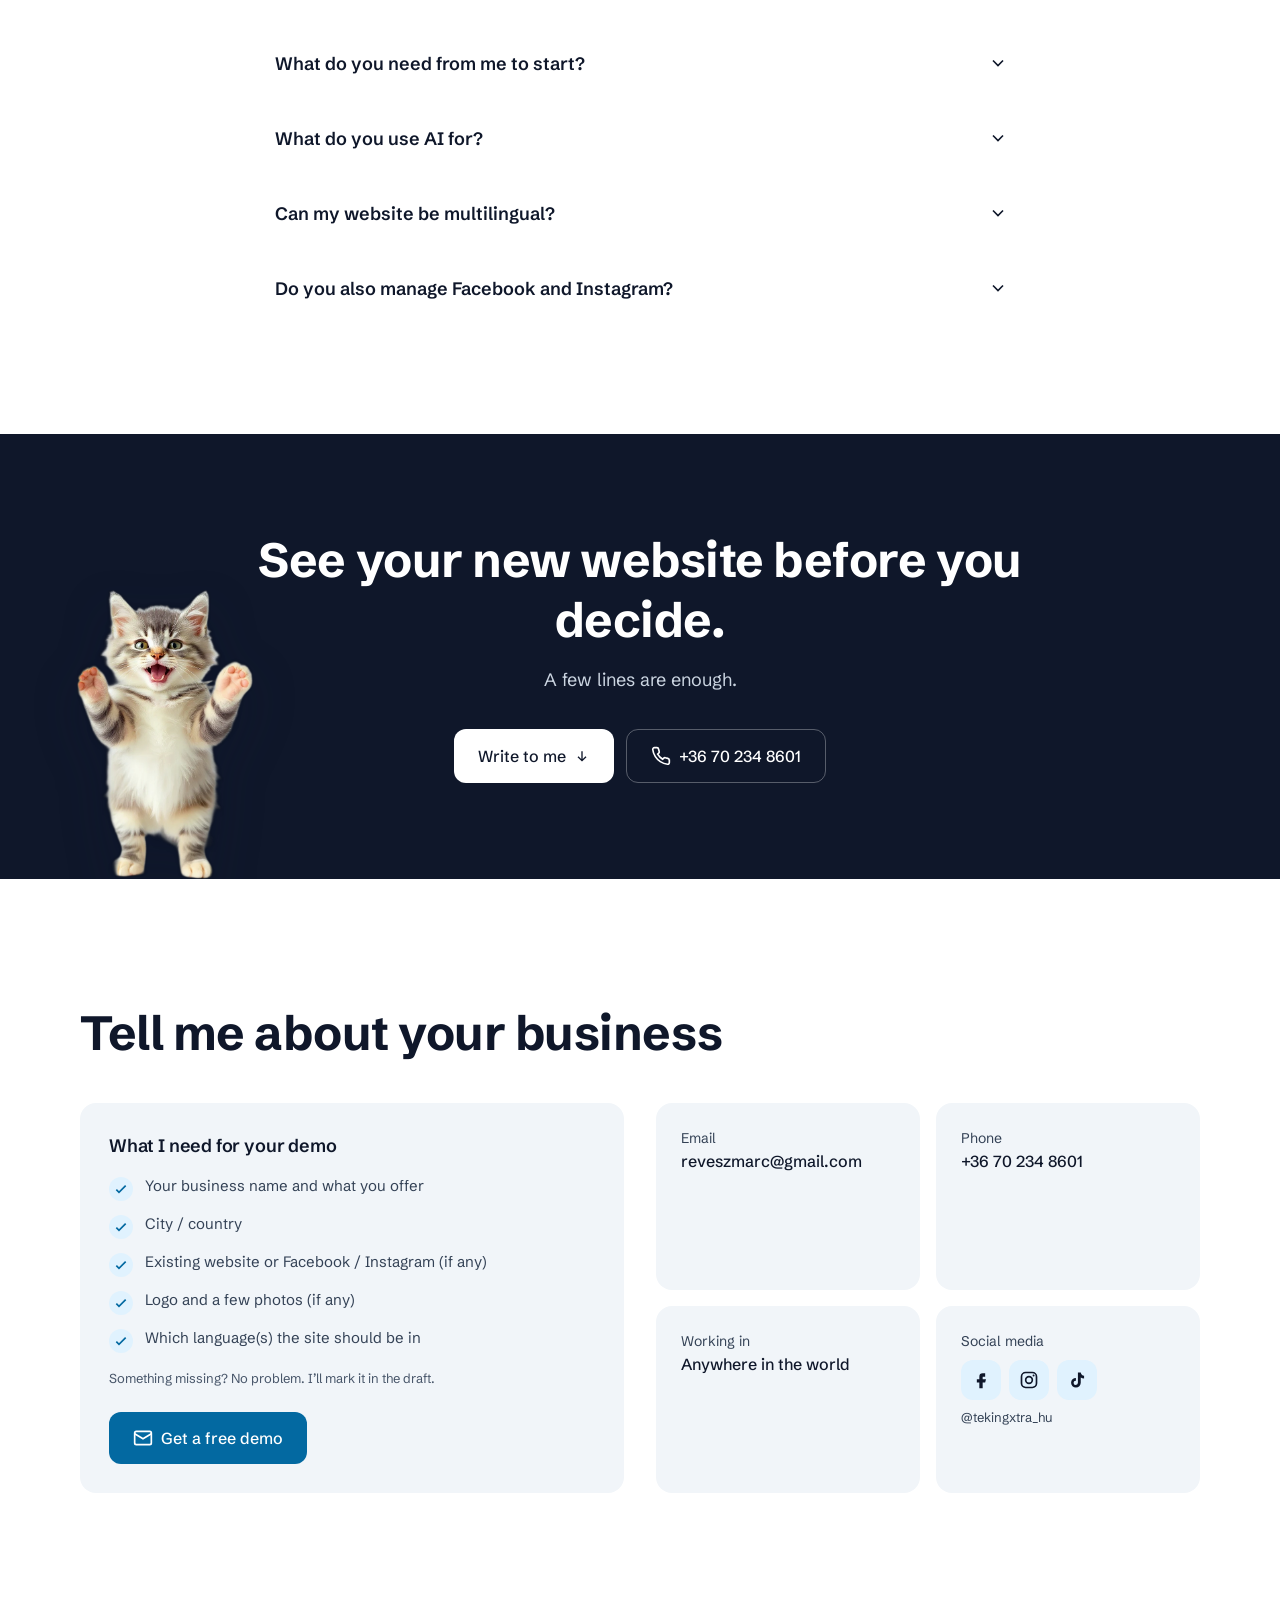
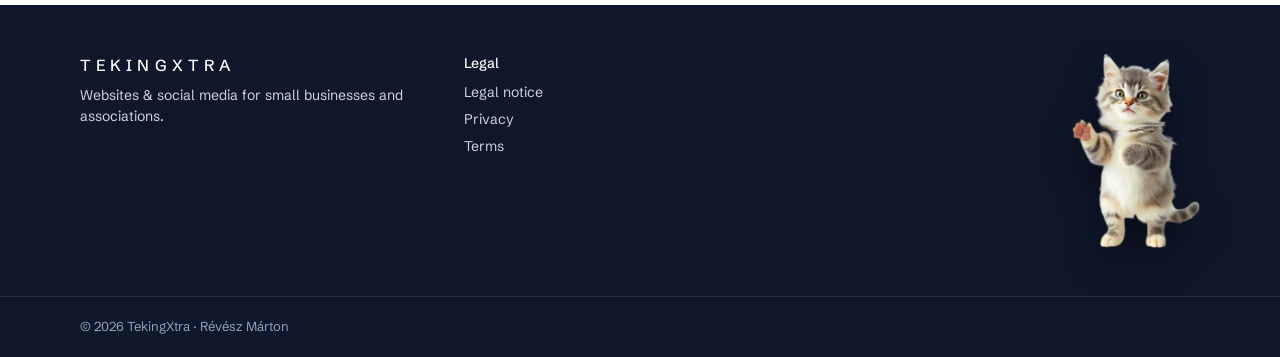
==== commit 3bf88aa9: "Add files via upload" ====
--- a/index.html
+++ b/index.html
@@ -318,10 +318,10 @@
   @media (min-width: 1024px) and (max-width: 1279px) {  header#top nav { gap: 18px; font-size: 14px; } .lang-btn span { display: none; } }
   
   .legal-note { margin: 16px 0 0; padding: 10px 14px; border-radius: 10px; background: #F1F5F9; font-size: 14px; color: #0F172A; }
-  .lang-btn.bg-navy { order: -1; }
   @media (min-width: 640px) and (max-width: 1439px) { .lang-btn span { display: none; } }
   @media (max-width: 639px) {
     .lang-wrap { position: relative; width: 38px; height: 34px; }
+    .lang-btn.bg-navy { order: -1; }
     #langGroup { position: absolute; right: 0; top: 0; flex-direction: column; gap: 2px; background: #fff; z-index: 60; }
     #langGroup .lang-btn { padding: 6px 7px !important; }
     #langGroup .lang-btn:not(.bg-navy) { display: none; }
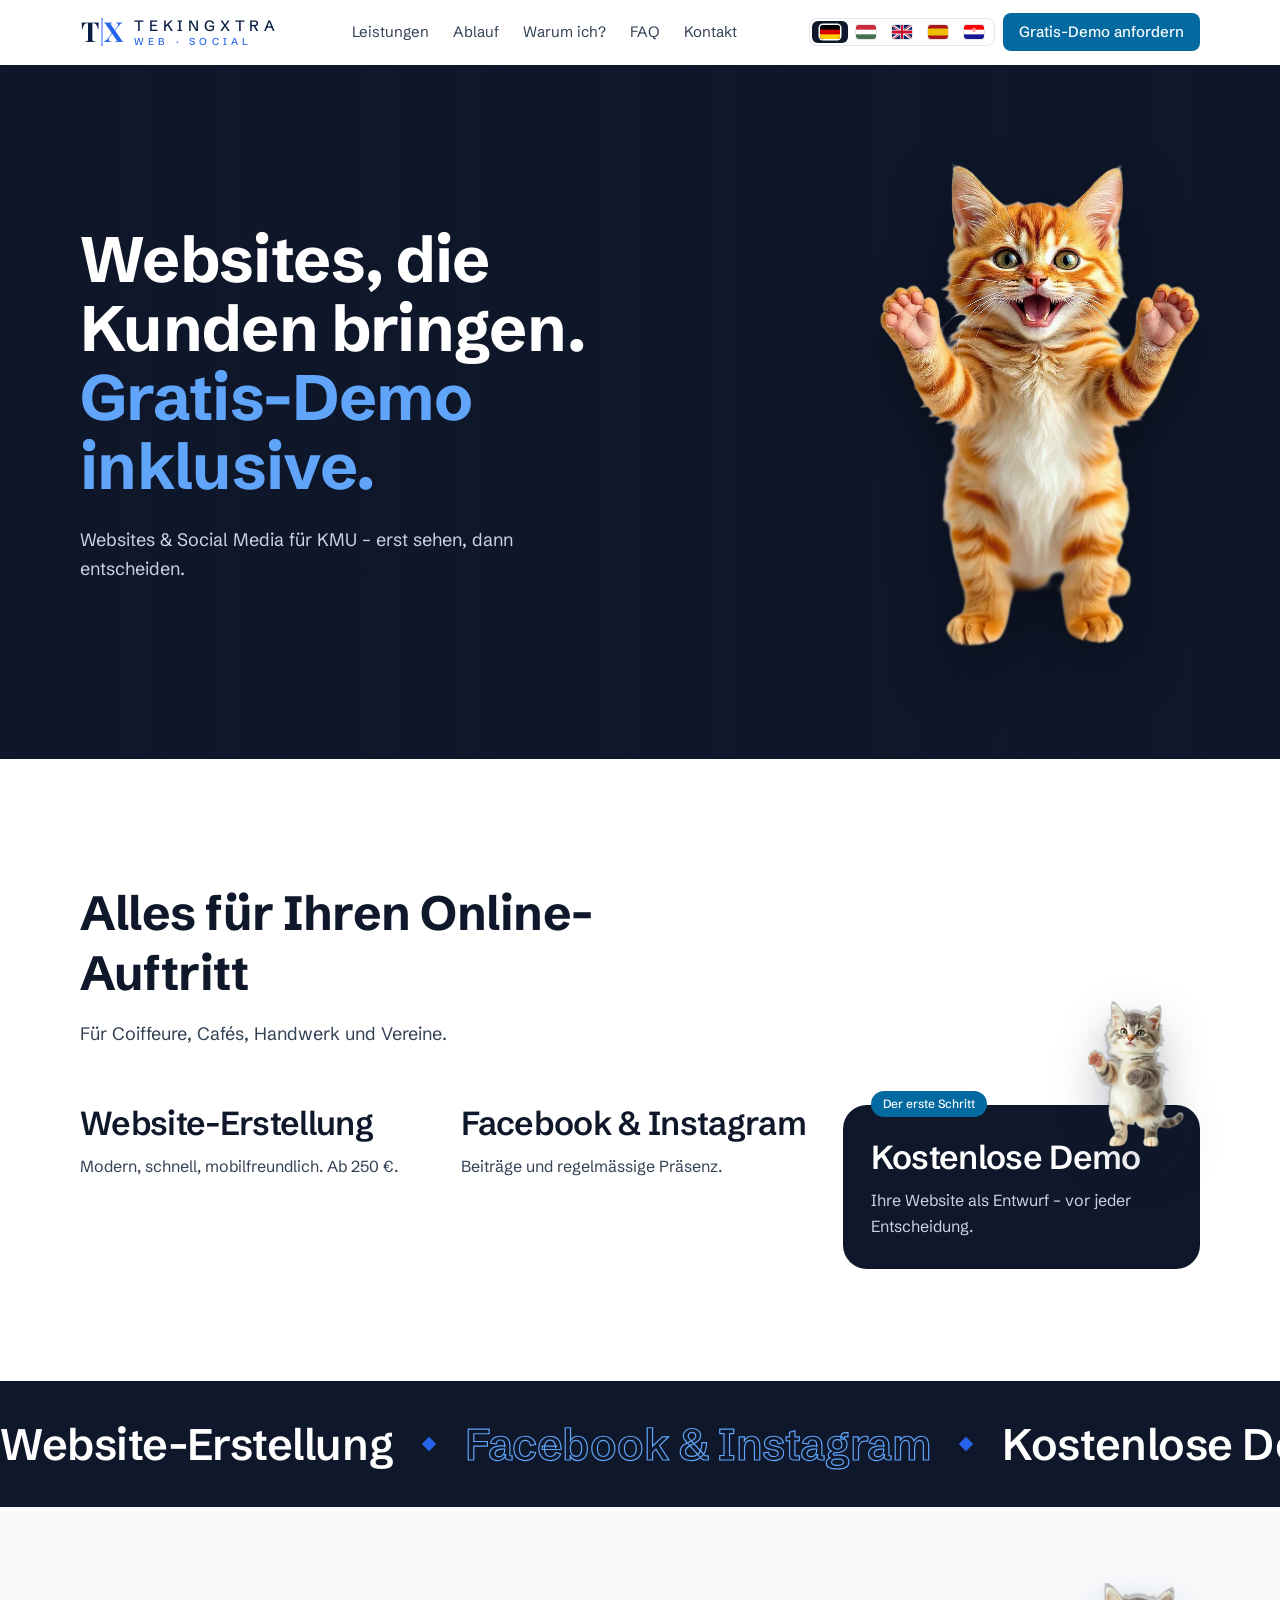
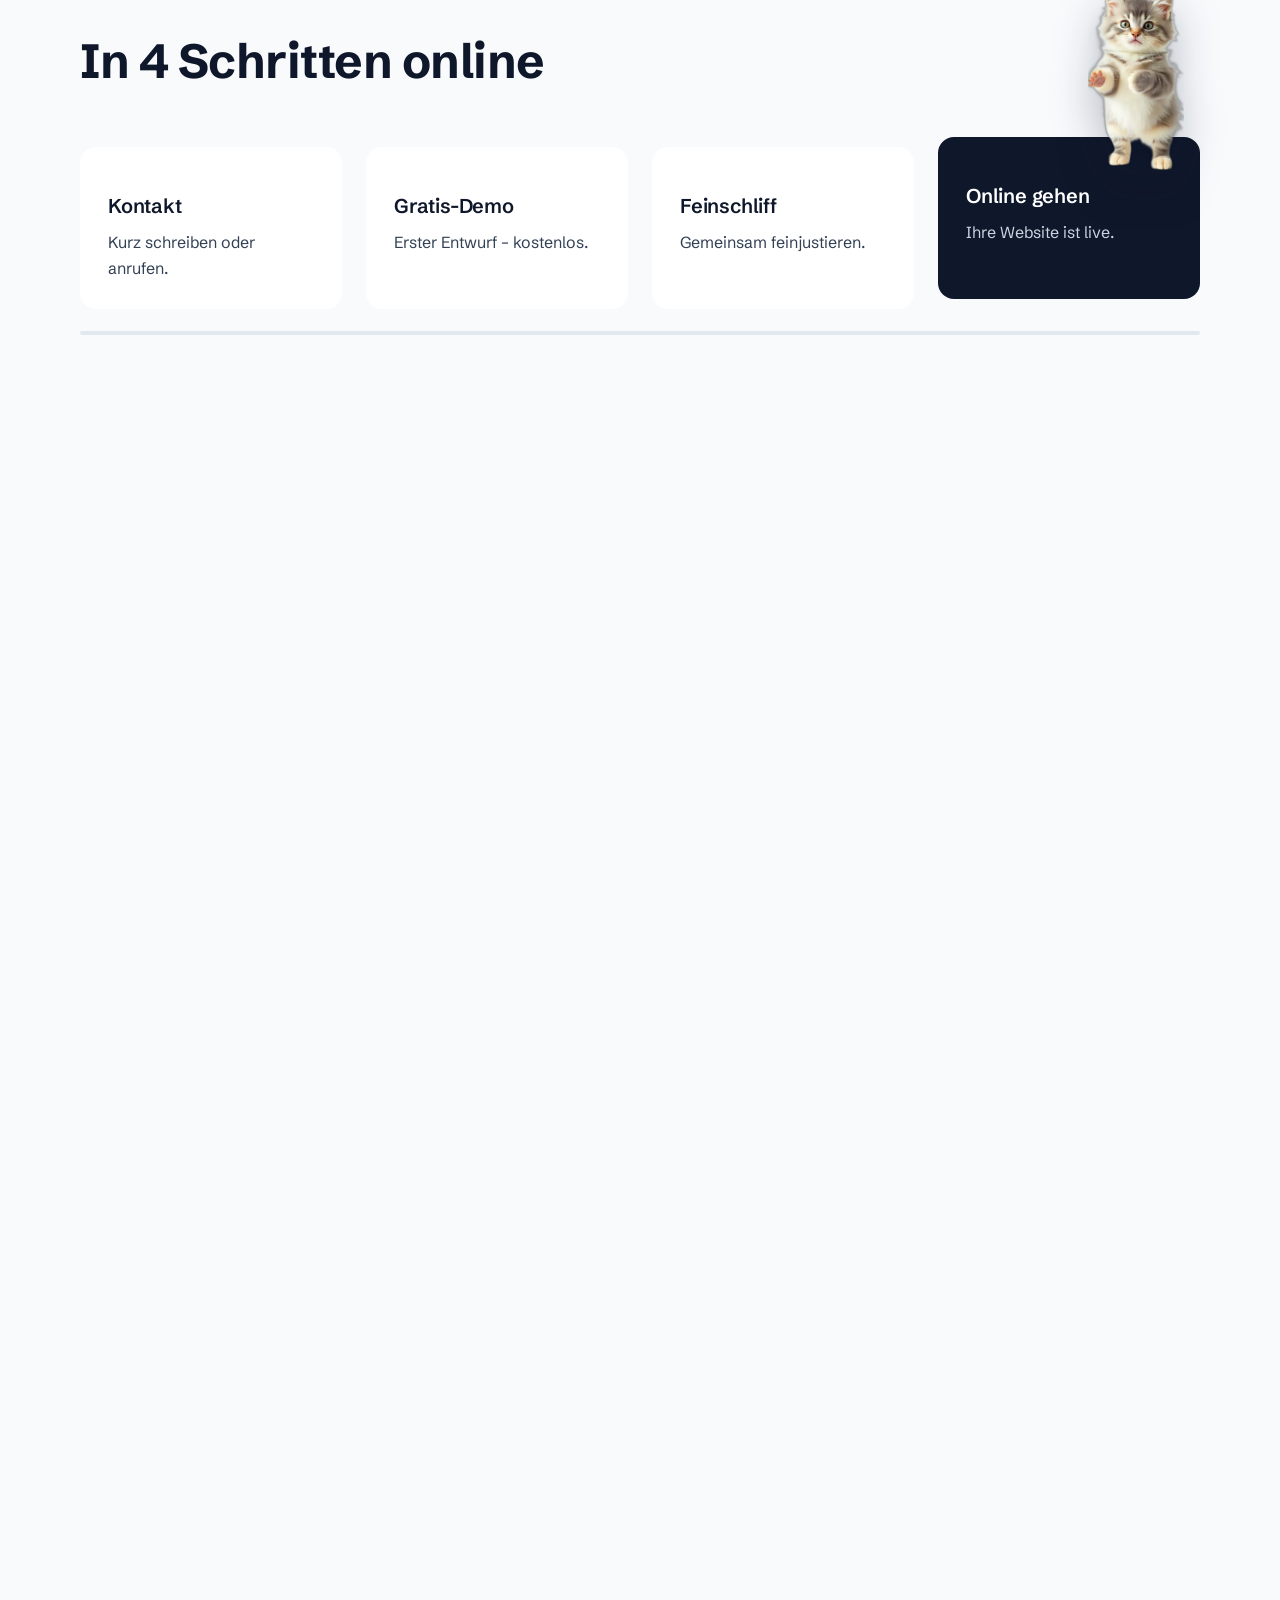
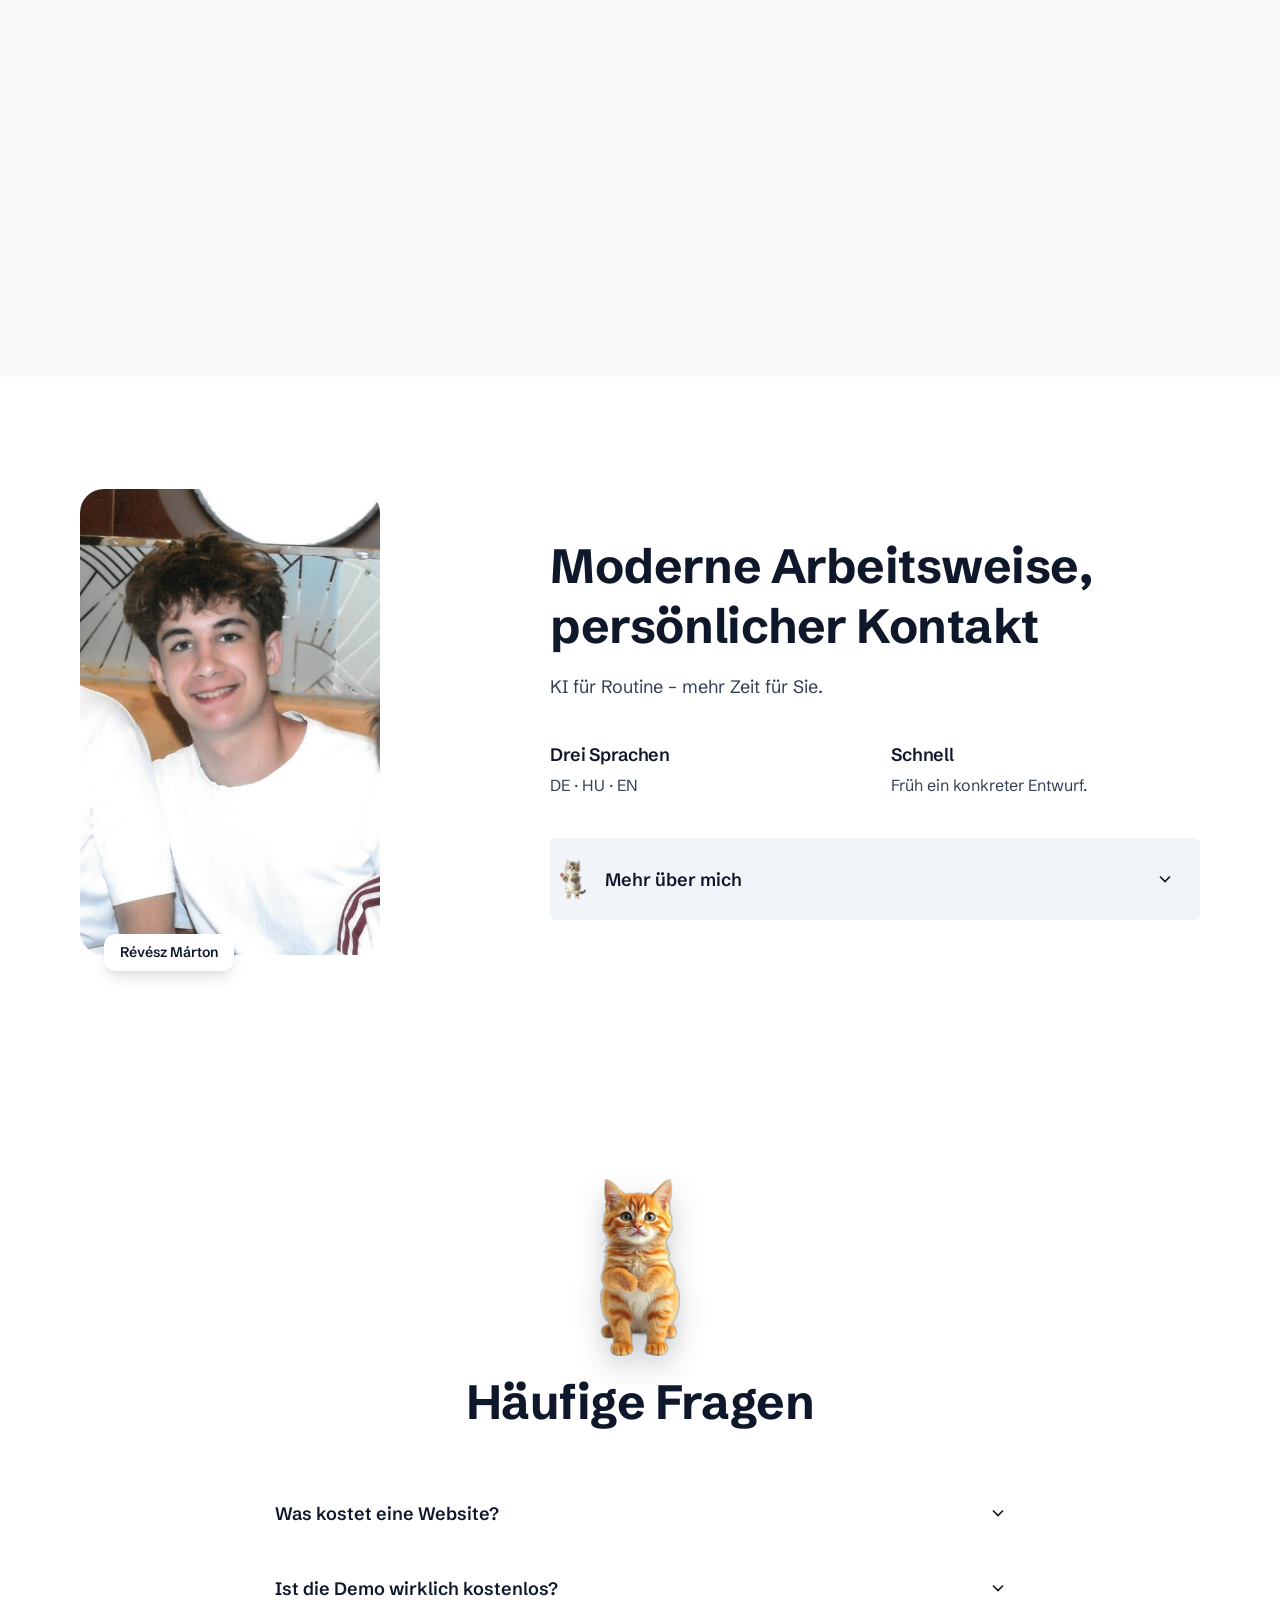
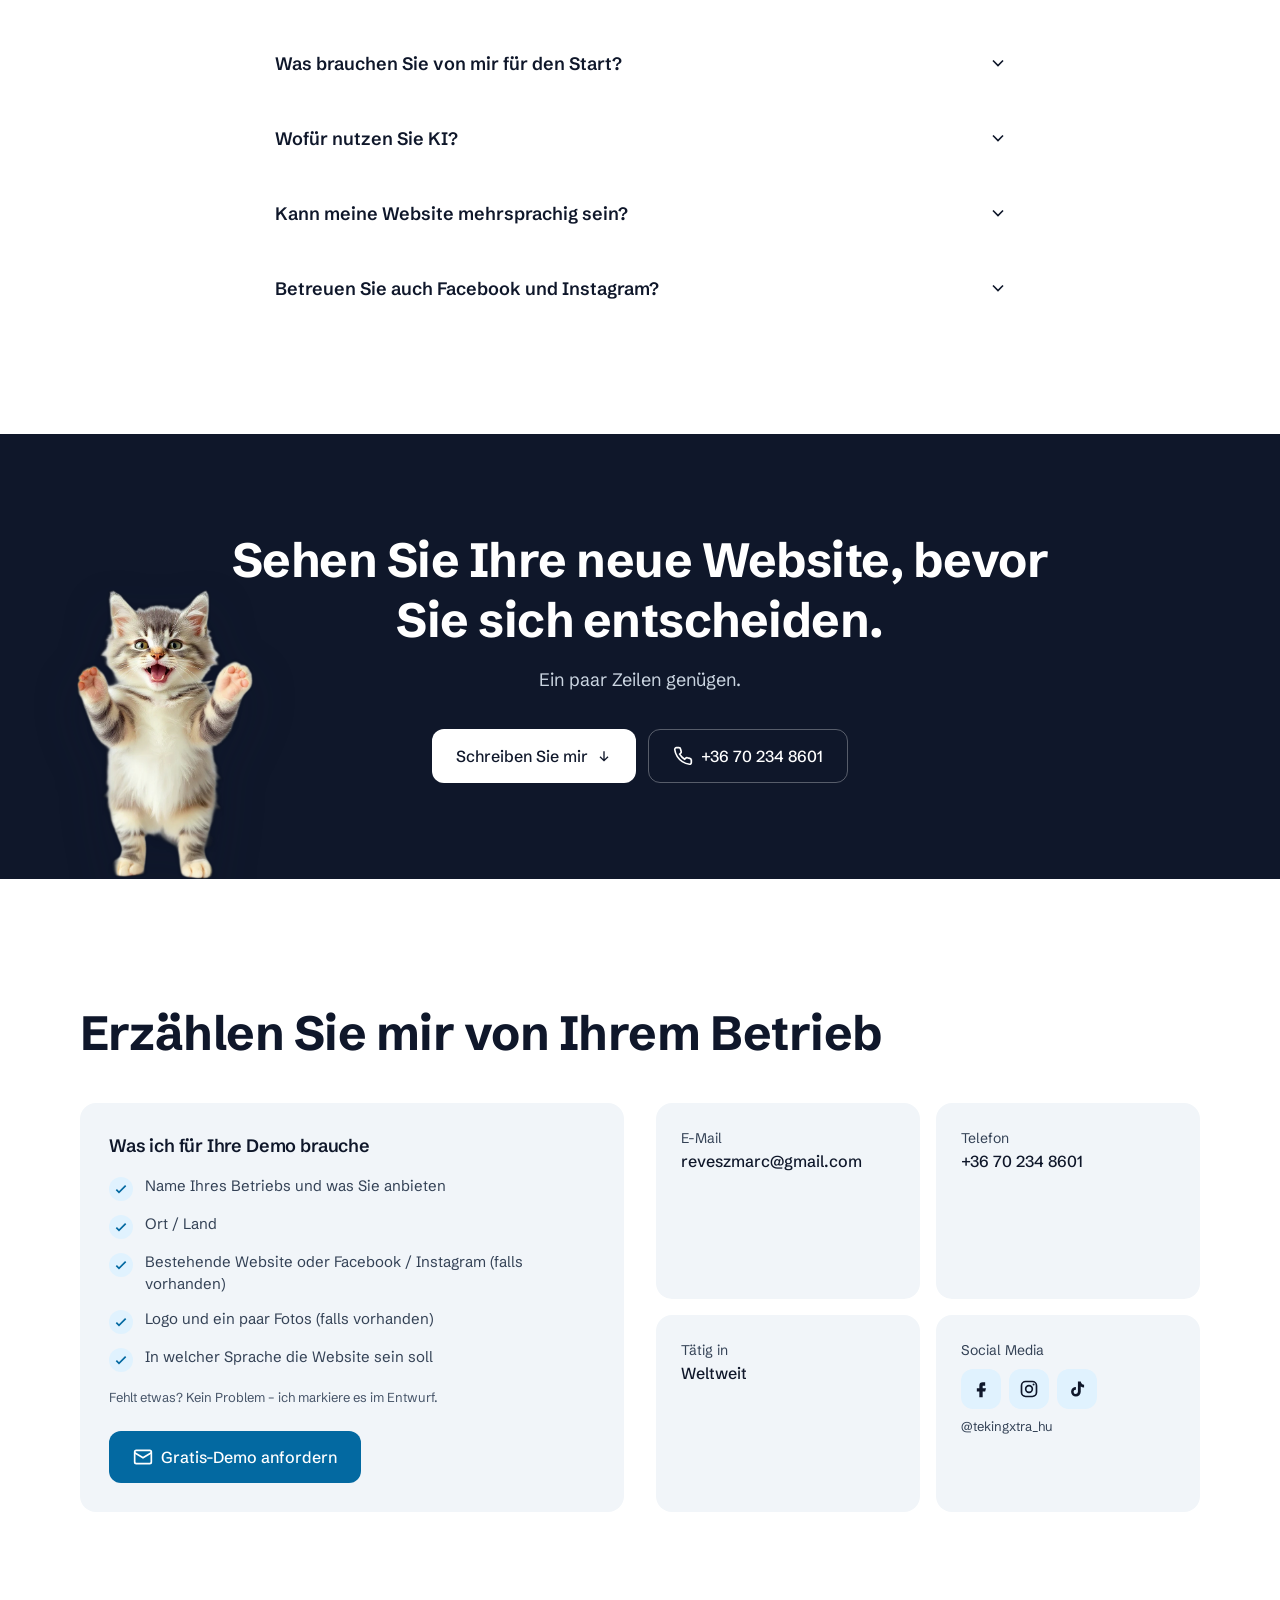
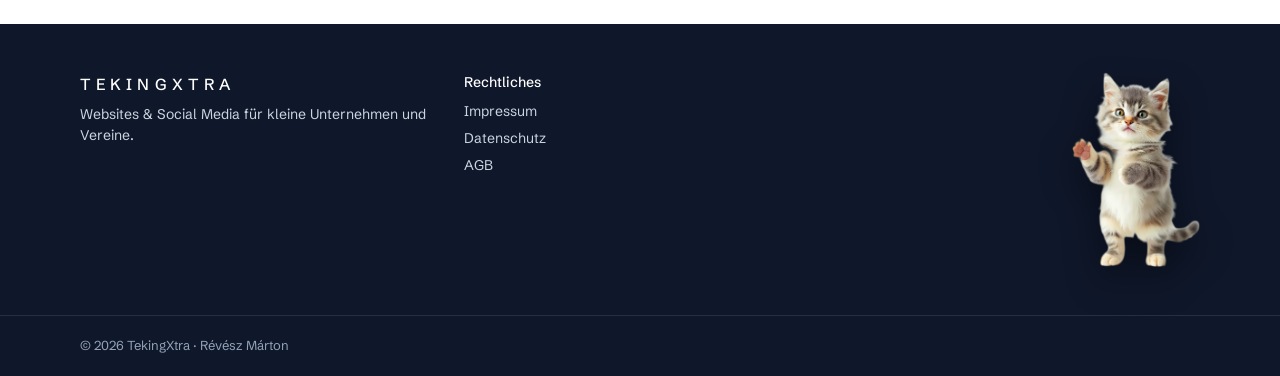
==== commit 70099f5d: "Német főoldal nyelvi linkekkel, demó-gombok újra /elonezet/ + sitemap (5 URL, hreflang)" ====
--- a/index.html
+++ b/index.html
@@ -4,24 +4,26 @@
 <meta charset="UTF-8">
 <meta name="viewport" content="width=device-width, initial-scale=1">
 <title>TekingXtra – Websites &amp; Social Media für KMU</title>
-<link rel="alternate" hreflang="de" href="https://tekingxtra.com/?lang=de">
-<link rel="alternate" hreflang="hu" href="https://tekingxtra.com/?lang=hu">
-<link rel="alternate" hreflang="en" href="https://tekingxtra.com/?lang=en">
-<link rel="alternate" hreflang="es" href="https://tekingxtra.com/?lang=es">
-<link rel="alternate" hreflang="hr" href="https://tekingxtra.com/?lang=hr">
+<link rel="canonical" href="https://tekingxtra.com/">
+<link rel="alternate" hreflang="de" href="https://tekingxtra.com/">
+<link rel="alternate" hreflang="hu" href="https://tekingxtra.com/hu/">
+<link rel="alternate" hreflang="en" href="https://tekingxtra.com/en/">
+<link rel="alternate" hreflang="es" href="https://tekingxtra.com/es/">
+<link rel="alternate" hreflang="hr" href="https://tekingxtra.com/hr/">
 <link rel="alternate" hreflang="x-default" href="https://tekingxtra.com/">
+<meta property="og:url" content="https://tekingxtra.com/">
+<meta property="og:locale" content="de_DE">
+<meta property="og:title" content="TekingXtra – Websites &amp; Social Media für KMU">
+<meta property="og:description" content="Moderne Websites und Facebook- &amp; Instagram-Betreuung für kleine Unternehmen und Vereine weltweit – mit kostenloser Demo.">
 <meta property="og:type" content="website">
-<meta property="og:url" content="https://tekingxtra.com/">
-<meta property="og:title" content="TekingXtra – Websites &amp; Social Media">
-<meta property="og:description" content="Websites und Social Media für kleine Unternehmen – mit kostenloser Demo. · Weboldal és közösségi média kisvállalkozásoknak. · Websites &amp; social media for small businesses.">
 <meta property="og:image" content="https://tekingxtra.com/assets/tekingxtra-logo.png">
-<link rel="icon" type="image/png" href="assets/tekingxtra-logo.png">
+<link rel="icon" type="image/png" href="/assets/tekingxtra-logo.png">
 <meta name="description" content="Moderne Websites und Facebook- &amp; Instagram-Betreuung für kleine Unternehmen und Vereine weltweit – mit kostenloser Demo.">
 <link rel="preconnect" href="https://fonts.googleapis.com">
 <link rel="preconnect" href="https://fonts.gstatic.com" crossorigin>
 <link href="https://fonts.googleapis.com/css2?family=Playfair+Display:wght@700&display=swap" rel="stylesheet">
 <link href="https://fonts.googleapis.com/css2?family=Schibsted+Grotesk:wght@400;500;600;700;800&display=swap" rel="stylesheet">
-<link rel="stylesheet" href="assets/site.css">
+<link rel="stylesheet" href="/assets/site.css">
 <style>
   body { font-family: 'Schibsted Grotesk', sans-serif; }
   h1, h2, h3, .font-heading { font-family: 'Schibsted Grotesk', sans-serif; letter-spacing: -0.01em; }
@@ -376,17 +378,17 @@
     <nav class="hidden lg:flex items-center gap-6 text-[15px] text-slate2" aria-label="Hauptmenü">
       <a href="#leistungen" class="hover:text-cta transition-colors duration-200 cursor-pointer" data-i18n="navServices">Leistungen</a>
       <a href="#ablauf" class="hover:text-cta transition-colors duration-200 cursor-pointer" data-i18n="navProcess">Ablauf</a>
-      <a href="#warum" class="hover:text-cta transition-colors duration-200 cursor-pointer" data-i18n="navWhy">Warum ich</a>
+      <a href="#warum" class="hover:text-cta transition-colors duration-200 cursor-pointer" data-i18n="navWhy">Warum ich?</a>
       <a href="#faq" class="hover:text-cta transition-colors duration-200 cursor-pointer" data-i18n="navFaq">FAQ</a>
       <a href="#kontakt" class="hover:text-cta transition-colors duration-200 cursor-pointer" data-i18n="navContact">Kontakt</a>
     </nav>
     <div class="flex items-center gap-2">
       <div class="lang-wrap"><div id="langGroup" class="flex rounded-lg border border-line p-0.5 text-[13px] font-medium" role="group" aria-label="Sprache / Nyelv / Language / Idioma / Jezik">
-        <button type="button" data-lang="de" aria-label="Deutsch" title="Deutsch" class="lang-btn inline-flex items-center gap-1.5 px-2 py-1 rounded-md cursor-pointer transition-colors duration-200"><svg class="fx-flag w-5 h-[14px] shrink-0 rounded-[3px] ring-1 ring-black/10" aria-hidden="true" preserveAspectRatio="none" viewBox="0 0 5 3"><rect width="5" height="3" fill="#000"/><rect width="5" height="2" y="1" fill="#DD0000"/><rect width="5" height="1" y="2" fill="#FFCE00"/></svg><span class="max-sm:hidden">DE</span></button>
-        <button type="button" data-lang="hu" aria-label="Magyar" title="Magyar" class="lang-btn inline-flex items-center gap-1.5 px-2 py-1 rounded-md cursor-pointer transition-colors duration-200"><svg class="fx-flag w-5 h-[14px] shrink-0 rounded-[3px] ring-1 ring-black/10" aria-hidden="true" preserveAspectRatio="none" viewBox="0 0 6 3"><rect width="6" height="3" fill="#477050"/><rect width="6" height="2" fill="#FFFFFF"/><rect width="6" height="1" fill="#CE2939"/></svg><span class="max-sm:hidden">HU</span></button>
-        <button type="button" data-lang="en" aria-label="English" title="English" class="lang-btn inline-flex items-center gap-1.5 px-2 py-1 rounded-md cursor-pointer transition-colors duration-200"><svg class="fx-flag w-5 h-[14px] shrink-0 rounded-[3px] ring-1 ring-black/10" aria-hidden="true" preserveAspectRatio="none" viewBox="0 0 60 30"><clipPath id="ukS"><path d="M0,0 v30 h60 v-30 z"/></clipPath><clipPath id="ukT"><path d="M30,15 h30 v15 z v15 h-30 z h-30 v-15 z v-15 h30 z"/></clipPath><g clip-path="url(#ukS)"><path d="M0,0 v30 h60 v-30 z" fill="#012169"/><path d="M0,0 L60,30 M60,0 L0,30" stroke="#fff" stroke-width="6"/><path d="M0,0 L60,30 M60,0 L0,30" clip-path="url(#ukT)" stroke="#C8102E" stroke-width="4"/><path d="M30,0 v30 M0,15 h60" stroke="#fff" stroke-width="10"/><path d="M30,0 v30 M0,15 h60" stroke="#C8102E" stroke-width="6"/></g></svg><span class="max-sm:hidden">EN</span></button>
-        <button type="button" data-lang="es" aria-label="Español" title="Español" class="lang-btn inline-flex items-center gap-1.5 px-2 py-1 rounded-md cursor-pointer transition-colors duration-200"><svg class="fx-flag w-5 h-[14px] shrink-0 rounded-[3px] ring-1 ring-black/10" aria-hidden="true" preserveAspectRatio="none" viewBox="0 0 3 2"><rect width="3" height="2" fill="#AA151B"/><rect width="3" height="1" y=".5" fill="#F1BF00"/></svg><span class="max-sm:hidden">ES</span></button>
-        <button type="button" data-lang="hr" aria-label="Hrvatski" title="Hrvatski" class="lang-btn inline-flex items-center gap-1.5 px-2 py-1 rounded-md cursor-pointer transition-colors duration-200"><svg class="fx-flag w-5 h-[14px] shrink-0 rounded-[3px] ring-1 ring-black/10" aria-hidden="true" preserveAspectRatio="none" viewBox="0 0 6 3"><rect width="6" height="3" fill="#171796"/><rect width="6" height="2" fill="#FFFFFF"/><rect width="6" height="1" fill="#FF0000"/><rect x="2.6" y=".62" width=".8" height=".8" fill="#FFFFFF"/><rect x="2.60" y="0.62" width=".16" height=".16" fill="#FF0000"/><rect x="2.92" y="0.62" width=".16" height=".16" fill="#FF0000"/><rect x="3.24" y="0.62" width=".16" height=".16" fill="#FF0000"/><rect x="2.76" y="0.78" width=".16" height=".16" fill="#FF0000"/><rect x="3.08" y="0.78" width=".16" height=".16" fill="#FF0000"/><rect x="2.60" y="0.94" width=".16" height=".16" fill="#FF0000"/><rect x="2.92" y="0.94" width=".16" height=".16" fill="#FF0000"/><rect x="3.24" y="0.94" width=".16" height=".16" fill="#FF0000"/><rect x="2.76" y="1.10" width=".16" height=".16" fill="#FF0000"/><rect x="3.08" y="1.10" width=".16" height=".16" fill="#FF0000"/><rect x="2.60" y="1.26" width=".16" height=".16" fill="#FF0000"/><rect x="2.92" y="1.26" width=".16" height=".16" fill="#FF0000"/><rect x="3.24" y="1.26" width=".16" height=".16" fill="#FF0000"/></svg><span class="max-sm:hidden">HR</span></button>
+        <a href="/" hreflang="de" lang="de" data-lang="de" aria-label="Deutsch" title="Deutsch" class="lang-btn bg-navy text-white inline-flex items-center gap-1.5 px-2 py-1 rounded-md cursor-pointer transition-colors duration-200" aria-current="page"><svg class="fx-flag w-5 h-[14px] shrink-0 rounded-[3px] ring-1 ring-black/10" aria-hidden="true" preserveAspectRatio="none" viewBox="0 0 5 3"><rect width="5" height="3" fill="#000"/><rect width="5" height="2" y="1" fill="#DD0000"/><rect width="5" height="1" y="2" fill="#FFCE00"/></svg><span class="max-sm:hidden">DE</span></a>
+        <a href="/hu/" hreflang="hu" lang="hu" data-lang="hu" aria-label="Magyar" title="Magyar" class="lang-btn text-slate2 hover:bg-slate-100 inline-flex items-center gap-1.5 px-2 py-1 rounded-md cursor-pointer transition-colors duration-200"><svg class="fx-flag w-5 h-[14px] shrink-0 rounded-[3px] ring-1 ring-black/10" aria-hidden="true" preserveAspectRatio="none" viewBox="0 0 6 3"><rect width="6" height="3" fill="#477050"/><rect width="6" height="2" fill="#FFFFFF"/><rect width="6" height="1" fill="#CE2939"/></svg><span class="max-sm:hidden">HU</span></a>
+        <a href="/en/" hreflang="en" lang="en" data-lang="en" aria-label="English" title="English" class="lang-btn text-slate2 hover:bg-slate-100 inline-flex items-center gap-1.5 px-2 py-1 rounded-md cursor-pointer transition-colors duration-200"><svg class="fx-flag w-5 h-[14px] shrink-0 rounded-[3px] ring-1 ring-black/10" aria-hidden="true" preserveAspectRatio="none" viewBox="0 0 60 30"><clipPath id="ukS"><path d="M0,0 v30 h60 v-30 z"/></clipPath><clipPath id="ukT"><path d="M30,15 h30 v15 z v15 h-30 z h-30 v-15 z v-15 h30 z"/></clipPath><g clip-path="url(#ukS)"><path d="M0,0 v30 h60 v-30 z" fill="#012169"/><path d="M0,0 L60,30 M60,0 L0,30" stroke="#fff" stroke-width="6"/><path d="M0,0 L60,30 M60,0 L0,30" clip-path="url(#ukT)" stroke="#C8102E" stroke-width="4"/><path d="M30,0 v30 M0,15 h60" stroke="#fff" stroke-width="10"/><path d="M30,0 v30 M0,15 h60" stroke="#C8102E" stroke-width="6"/></g></svg><span class="max-sm:hidden">EN</span></a>
+        <a href="/es/" hreflang="es" lang="es" data-lang="es" aria-label="Español" title="Español" class="lang-btn text-slate2 hover:bg-slate-100 inline-flex items-center gap-1.5 px-2 py-1 rounded-md cursor-pointer transition-colors duration-200"><svg class="fx-flag w-5 h-[14px] shrink-0 rounded-[3px] ring-1 ring-black/10" aria-hidden="true" preserveAspectRatio="none" viewBox="0 0 3 2"><rect width="3" height="2" fill="#AA151B"/><rect width="3" height="1" y=".5" fill="#F1BF00"/></svg><span class="max-sm:hidden">ES</span></a>
+        <a href="/hr/" hreflang="hr" lang="hr" data-lang="hr" aria-label="Hrvatski" title="Hrvatski" class="lang-btn text-slate2 hover:bg-slate-100 inline-flex items-center gap-1.5 px-2 py-1 rounded-md cursor-pointer transition-colors duration-200"><svg class="fx-flag w-5 h-[14px] shrink-0 rounded-[3px] ring-1 ring-black/10" aria-hidden="true" preserveAspectRatio="none" viewBox="0 0 6 3"><rect width="6" height="3" fill="#171796"/><rect width="6" height="2" fill="#FFFFFF"/><rect width="6" height="1" fill="#FF0000"/><rect x="2.6" y=".62" width=".8" height=".8" fill="#FFFFFF"/><rect x="2.60" y="0.62" width=".16" height=".16" fill="#FF0000"/><rect x="2.92" y="0.62" width=".16" height=".16" fill="#FF0000"/><rect x="3.24" y="0.62" width=".16" height=".16" fill="#FF0000"/><rect x="2.76" y="0.78" width=".16" height=".16" fill="#FF0000"/><rect x="3.08" y="0.78" width=".16" height=".16" fill="#FF0000"/><rect x="2.60" y="0.94" width=".16" height=".16" fill="#FF0000"/><rect x="2.92" y="0.94" width=".16" height=".16" fill="#FF0000"/><rect x="3.24" y="0.94" width=".16" height=".16" fill="#FF0000"/><rect x="2.76" y="1.10" width=".16" height=".16" fill="#FF0000"/><rect x="3.08" y="1.10" width=".16" height=".16" fill="#FF0000"/><rect x="2.60" y="1.26" width=".16" height=".16" fill="#FF0000"/><rect x="2.92" y="1.26" width=".16" height=".16" fill="#FF0000"/><rect x="3.24" y="1.26" width=".16" height=".16" fill="#FF0000"/></svg><span class="max-sm:hidden">HR</span></a>
       </div></div>
       <a href="#kontakt" class="hidden md:inline-flex items-center gap-2 bg-cta hover:bg-cta-dark text-white text-[15px] font-medium px-4 py-2 rounded-lg transition-colors duration-200 cursor-pointer" data-i18n="ctaDemo">Gratis-Demo anfordern</a>
       <button id="menuBtn" type="button" class="lg:hidden relative z-50 p-2 rounded-lg hover:bg-slate-100 cursor-pointer transition-colors duration-200" aria-expanded="false" aria-controls="mobileNav" aria-label="Menü">
@@ -399,7 +401,7 @@
     <div class="mnav-in max-w-6xl mx-auto px-6 pt-8 pb-10 flex flex-col">
       <a href="#leistungen" class="py-2.5 cursor-pointer hover:text-cta" data-i18n="navServices">Leistungen</a>
       <a href="#ablauf" class="py-2.5 cursor-pointer hover:text-cta" data-i18n="navProcess">Ablauf</a>
-      <a href="#warum" class="py-2.5 cursor-pointer hover:text-cta" data-i18n="navWhy">Warum ich</a>
+      <a href="#warum" class="py-2.5 cursor-pointer hover:text-cta" data-i18n="navWhy">Warum ich?</a>
       <a href="#faq" class="py-2.5 cursor-pointer hover:text-cta" data-i18n="navFaq">FAQ</a>
       <a href="#kontakt" class="py-2.5 cursor-pointer hover:text-cta" data-i18n="navContact">Kontakt</a>
       <a href="#kontakt" class="mt-2 mb-1 text-center bg-cta hover:bg-cta-dark text-white font-medium px-4 py-3 rounded-lg cursor-pointer" data-i18n="ctaDemo">Gratis-Demo anfordern</a>
@@ -411,21 +413,21 @@
 
 <section class="relative z-[2] overflow-hidden bg-navy">
   <video class="cta-video absolute inset-0 w-full h-full object-cover opacity-80" autoplay muted playsinline aria-hidden="true">
-    <source src="assets/hero-video.mp4" type="video/mp4">
+    <source src="/assets/hero-video.mp4" type="video/mp4">
   </video>
   <div class="absolute inset-0 bg-gradient-to-b from-navy/85 via-navy/70 to-navy/85 md:bg-gradient-to-r md:from-navy/85 md:via-navy/50 md:to-navy/20" aria-hidden="true"></div>
   <div class="relative max-w-6xl mx-auto px-4 pt-16 pb-20 md:pt-24 md:pb-28 grid lg:grid-cols-2 gap-14 items-center">
     <div>
-      <h1 class="text-[40px] leading-[1.08] md:text-[56px] lg:text-[64px] font-bold text-white" data-i18n="heroTitle">Eine Website, die Kunden bringt – <span class="grad-text">mit kostenloser Demo.</span></h1>
-      <p class="mt-6 text-[18px] leading-relaxed text-slate-300 max-w-prose" data-i18n="heroSub" id="heroSub">Ich gestalte moderne, mobilfreundliche Websites und betreue Facebook- und Instagram-Seiten für kleine Unternehmen und Vereine. Bevor Sie sich entscheiden, sehen Sie Ihre neue Website bereits als Entwurf.</p>
+      <h1 class="text-[40px] leading-[1.08] md:text-[56px] lg:text-[64px] font-bold text-white" data-i18n="heroTitle">Websites, die Kunden bringen. <span class="grad-text">Gratis-Demo inklusive.</span></h1>
+      <p class="mt-6 text-[18px] leading-relaxed text-slate-300 max-w-prose" data-i18n="heroSub" id="heroSub">Websites &amp; Social Media für KMU – erst sehen, dann entscheiden.</p>
       <div class="md:hidden mt-9 flex items-end justify-between gap-3">
         <a href="#kontakt" class="m-cta inline-flex items-center gap-2 whitespace-nowrap bg-white text-navy font-semibold text-[15px] px-5 py-4 rounded-full cursor-pointer"><span data-i18n="ctaDemo">Gratis-Demo anfordern</span><svg class="m-cta-arrow w-5 h-5" fill="none" stroke="currentColor" stroke-width="2.2" viewBox="0 0 24 24" aria-hidden="true"><path d="M5 12h14M13 6l6 6-6 6"/></svg></a>
-        <img src="assets/narancs-orul.webp" alt="" aria-hidden="true" class="m-hero-cat w-24 -mb-4 shrink-0">
+        <img src="/assets/narancs-orul.webp" alt="" aria-hidden="true" class="m-hero-cat w-24 -mb-4 shrink-0">
       </div>
     </div>
 
     <div class="relative max-md:hidden flex justify-center lg:justify-end" aria-hidden="true">
-      <img src="assets/narancs-orul.webp" alt="" class="hero-cat-big w-64 lg:w-80">
+      <img src="/assets/narancs-orul.webp" alt="" class="hero-cat-big w-64 lg:w-80">
     </div>
   </div>
 </section>
@@ -433,26 +435,26 @@
 <section id="leistungen" class="py-20 md:py-28 bg-white scroll-mt-16">
   <div class="max-w-6xl mx-auto px-4">
     <div class="max-w-2xl reveal">
-      <h2 class="mt-3 text-[32px] md:text-[48px] leading-tight font-bold text-navy" data-i18n="servicesTitle">Alles, was Ihr Betrieb online braucht</h2>
+      <h2 class="mt-3 text-[32px] md:text-[48px] leading-tight font-bold text-navy" data-i18n="servicesTitle">Alles für Ihren Online-Auftritt</h2>
       <p class="mt-4 text-[18px] text-slate2 leading-relaxed" data-i18n="servicesSub">Für Coiffeure, Cafés, Handwerk und Vereine.</p>
     </div>
     <div class="m-services mt-14 grid md:grid-cols-3 gap-6">
       <article class="reveal group rounded-2xl border border-line bg-white p-8 transition-all duration-200 hover:-translate-y-1 hover:border-cta/40 hover:shadow-lg">
         <div class="w-12 h-12 rounded-xl bg-cta-soft text-cta grid place-items-center"><svg class="w-6 h-6" fill="none" stroke="currentColor" stroke-width="2" viewBox="0 0 24 24" aria-hidden="true"><rect x="2" y="4" width="20" height="14" rx="2"/><path d="M8 21h8M12 18v3"/></svg></div>
         <h3 class="mt-6 text-[24px] font-semibold text-navy" data-i18n="s1t">Website-Erstellung</h3>
-        <p class="mt-3 text-slate2 leading-relaxed" data-i18n="s1d">Moderne, schnelle und mobilfreundliche Websites, die zeigen, was Sie anbieten – und wie man Sie erreicht.</p>
+        <p class="mt-3 text-slate2 leading-relaxed" data-i18n="s1d">Modern, schnell, mobilfreundlich. Ab 250 €.</p>
       </article>
       <article class="reveal group rounded-2xl border border-line bg-white p-8 transition-all duration-200 hover:-translate-y-1 hover:border-cta/40 hover:shadow-lg">
         <div class="w-12 h-12 rounded-xl bg-cta-soft text-cta grid place-items-center"><svg class="w-6 h-6" fill="none" stroke="currentColor" stroke-width="2" viewBox="0 0 24 24" aria-hidden="true"><rect x="3" y="3" width="18" height="18" rx="5"/><circle cx="12" cy="12" r="4"/><path d="M17.5 6.5h.01"/></svg></div>
         <h3 class="mt-6 text-[24px] font-semibold text-navy" data-i18n="s2t">Facebook &amp; Instagram</h3>
-        <p class="mt-3 text-slate2 leading-relaxed" data-i18n="s2d">Ich betreue Ihre Seiten: Beiträge erstellen und für eine regelmässige Präsenz sorgen, damit Ihre Kunden Sie nicht vergessen.</p>
+        <p class="mt-3 text-slate2 leading-relaxed" data-i18n="s2d">Beiträge und regelmässige Präsenz.</p>
       </article>
       <article class="reveal group relative rounded-2xl border-2 border-cta bg-white p-8 transition-all duration-200 hover:-translate-y-1 hover:shadow-lg">
-        <span class="mascot mascot-peek hidden sm:block -top-[104px] right-4 w-24" aria-hidden="true"><img src="assets/szurke-integet.webp" alt="" class="mascot-wave w-full"></span>
+        <span class="mascot mascot-peek hidden sm:block -top-[104px] right-4 w-24" aria-hidden="true"><img src="/assets/szurke-integet.webp" alt="" class="mascot-wave w-full"></span>
         <span class="absolute -top-3 left-8 bg-cta text-white text-[12px] font-medium px-3 py-1 rounded-full" data-i18n="s3badge">Der erste Schritt</span>
         <div class="w-12 h-12 rounded-xl bg-cta text-white grid place-items-center"><svg class="w-6 h-6" fill="none" stroke="currentColor" stroke-width="2" viewBox="0 0 24 24" aria-hidden="true"><path d="M12 3l1.9 5.8L20 10l-6.1 1.2L12 17l-1.9-5.8L4 10l6.1-1.2z"/><path d="M19 17v4M17 19h4"/></svg></div>
         <h3 class="mt-6 text-[24px] font-semibold text-navy" data-i18n="s3t">Kostenlose Demo</h3>
-        <p class="mt-3 text-slate2 leading-relaxed" data-i18n="s3d">Ich erstelle eine Probeseite für Ihren Betrieb. So sehen Sie, wie Ihre Website aussehen könnte – bevor Sie sich entscheiden.</p>
+        <p class="mt-3 text-slate2 leading-relaxed" data-i18n="s3d">Ihre Website als Entwurf – vor jeder Entscheidung.</p>
       </article>
     </div>
   </div>
@@ -460,26 +462,26 @@
 
 <section id="ablauf" class="py-20 md:py-28 bg-paper scroll-mt-16 relative overflow-hidden">
   <div class="max-w-6xl mx-auto px-4 relative">
-    <img src="assets/szurke-pacsi.webp" alt="" aria-hidden="true" class="reveal mascot mascot-peek hidden md:block right-8 -top-12 w-20 lg:w-24">
+    <img src="/assets/szurke-pacsi.webp" alt="" aria-hidden="true" class="reveal mascot mascot-peek hidden md:block right-8 -top-12 w-20 lg:w-24">
     <div class="max-w-2xl reveal">
-      <h2 class="mt-3 text-[32px] md:text-[48px] leading-tight font-bold text-navy" data-i18n="processTitle">In vier Schritten zur neuen Website</h2>
+      <h2 class="mt-3 text-[32px] md:text-[48px] leading-tight font-bold text-navy" data-i18n="processTitle">In 4 Schritten online</h2>
     </div>
     <ol class="m-steps mt-10 sm:mt-14 grid grid-cols-2 lg:grid-cols-4 gap-3 sm:gap-6">
       <li class="reveal rounded-2xl bg-white border border-line p-5 sm:p-7">
         <h3 class="mt-3 sm:mt-4 text-[17px] sm:text-[20px] font-semibold text-navy" data-i18n="p1t">Kontakt</h3>
-        <p class="mt-2 text-slate2 leading-relaxed" data-i18n="p1d">Sie schreiben mir oder rufen an und erzählen kurz von Ihrem Betrieb.</p>
+        <p class="mt-2 text-slate2 leading-relaxed" data-i18n="p1d">Kurz schreiben oder anrufen.</p>
       </li>
       <li class="reveal rounded-2xl bg-white border border-line p-5 sm:p-7">
         <h3 class="mt-3 sm:mt-4 text-[17px] sm:text-[20px] font-semibold text-navy" data-i18n="p2t">Gratis-Demo</h3>
-        <p class="mt-2 text-slate2 leading-relaxed" data-i18n="p2d">Ich erstelle einen ersten Entwurf Ihrer Website – kostenlos.</p>
+        <p class="mt-2 text-slate2 leading-relaxed" data-i18n="p2d">Erster Entwurf – kostenlos.</p>
       </li>
       <li class="reveal rounded-2xl bg-white border border-line p-5 sm:p-7">
         <h3 class="mt-3 sm:mt-4 text-[17px] sm:text-[20px] font-semibold text-navy" data-i18n="p3t">Feinschliff</h3>
-        <p class="mt-2 text-slate2 leading-relaxed" data-i18n="p3d">Gemeinsam passen wir Texte, Bilder und Farben an, bis alles stimmt.</p>
+        <p class="mt-2 text-slate2 leading-relaxed" data-i18n="p3d">Gemeinsam feinjustieren.</p>
       </li>
       <li class="reveal rounded-2xl bg-white border border-line p-5 sm:p-7">
         <h3 class="mt-3 sm:mt-4 text-[17px] sm:text-[20px] font-semibold text-navy" data-i18n="p4t">Online gehen</h3>
-        <p class="mt-2 text-slate2 leading-relaxed" data-i18n="p4d">Ihre Website geht live – und Ihre Kunden finden Sie im Netz.</p>
+        <p class="mt-2 text-slate2 leading-relaxed" data-i18n="p4d">Ihre Website ist live.</p>
       </li>
     </ol>
   </div>
@@ -490,7 +492,7 @@
     <div class="md:col-span-2 reveal">
       <figure class="group relative max-w-[230px] sm:max-w-[300px] mx-auto md:mx-0">
         <div class="relative overflow-hidden rounded-3xl">
-          <img src="assets/marton.jpg" alt="Révész Márton" loading="lazy" class="block w-full h-auto transition-transform duration-700 ease-out group-hover:scale-[1.04]">
+          <img src="/assets/marton.jpg" alt="Révész Márton" loading="lazy" class="block w-full h-auto transition-transform duration-700 ease-out group-hover:scale-[1.04]">
         </div>
         <figcaption class="absolute -bottom-4 left-6 bg-white rounded-xl px-4 py-2 shadow-lg text-[14px] font-semibold text-navy transition-transform duration-300 group-hover:-translate-y-1">Révész Márton</figcaption>
       </figure>
@@ -498,32 +500,32 @@
     <div class="md:col-span-3">
       <div class="reveal">
         <h2 class="mt-3 text-[32px] md:text-[48px] leading-tight font-bold text-navy" data-i18n="whyTitle">Moderne Arbeitsweise, persönlicher Kontakt</h2>
-        <p class="mt-4 text-[18px] text-slate2 leading-relaxed max-w-prose" data-i18n="whySub">Ich bin Révész Márton. Ich nutze KI für Routinearbeit – damit ich mehr Zeit für das habe, was zählt: Ihren Betrieb und Ihre Wünsche.</p>
+        <p class="mt-4 text-[18px] text-slate2 leading-relaxed max-w-prose" data-i18n="whySub">KI für Routine – mehr Zeit für Sie.</p>
       </div>
       <div class="m-why mt-10 grid sm:grid-cols-2 gap-x-8 gap-y-8">
         <div class="reveal flex gap-4">
           <div class="w-11 h-11 shrink-0 rounded-xl bg-cta-soft text-cta grid place-items-center"><svg class="w-5 h-5" fill="none" stroke="currentColor" stroke-width="2" viewBox="0 0 24 24" aria-hidden="true"><path d="M5 8l6 6M4 14l6-6 2-3M2 5h12M7 2h1M22 22l-5-10-5 10M14 18h6"/></svg></div>
-          <div><h3 class="text-[18px] font-semibold text-navy" data-i18n="w1t">Drei Sprachen</h3><p class="mt-1 text-slate2 leading-relaxed" data-i18n="w1d">Ich arbeite auf Deutsch, Ungarisch und Englisch.</p></div>
+          <div><h3 class="text-[18px] font-semibold text-navy" data-i18n="w1t">Drei Sprachen</h3><p class="mt-1 text-slate2 leading-relaxed" data-i18n="w1d">DE · HU · EN</p></div>
         </div>
         <div class="reveal flex gap-4">
           <div class="w-11 h-11 shrink-0 rounded-xl bg-cta-soft text-cta grid place-items-center"><svg class="w-5 h-5" fill="none" stroke="currentColor" stroke-width="2" viewBox="0 0 24 24" aria-hidden="true"><path d="M13 2L3 14h9l-1 8 10-12h-9z"/></svg></div>
-          <div><h3 class="text-[18px] font-semibold text-navy" data-i18n="w2t">Schnell</h3><p class="mt-1 text-slate2 leading-relaxed" data-i18n="w2d">Dank KI-gestützter Abläufe sehen Sie früh einen konkreten Entwurf statt langer Konzeptpapiere.</p></div>
+          <div><h3 class="text-[18px] font-semibold text-navy" data-i18n="w2t">Schnell</h3><p class="mt-1 text-slate2 leading-relaxed" data-i18n="w2d">Früh ein konkreter Entwurf.</p></div>
         </div>
       </div>
       <details class="m-flat reveal group mt-10 rounded-2xl border border-line bg-white px-6 py-5">
-        <summary class="flex justify-between items-center gap-4 cursor-pointer list-none text-[18px] font-semibold text-navy hover:text-cta transition-colors duration-200"><span class="flex items-center gap-3"><img src="assets/szurke-integet.webp" alt="" aria-hidden="true" class="w-10 h-10 object-contain mascot-wave"><span data-i18n="aboutSummary">Mehr über mich</span></span><svg class="chev w-5 h-5 shrink-0 transition-transform duration-200" fill="none" stroke="currentColor" stroke-width="2" viewBox="0 0 24 24" aria-hidden="true"><path d="M6 9l6 6 6-6"/></svg></summary>
+        <summary class="flex justify-between items-center gap-4 cursor-pointer list-none text-[18px] font-semibold text-navy hover:text-cta transition-colors duration-200"><span class="flex items-center gap-3"><img src="/assets/szurke-integet.webp" alt="" aria-hidden="true" class="w-10 h-10 object-contain mascot-wave"><span data-i18n="aboutSummary">Mehr über mich</span></span><svg class="chev w-5 h-5 shrink-0 transition-transform duration-200" fill="none" stroke="currentColor" stroke-width="2" viewBox="0 0 24 24" aria-hidden="true"><path d="M6 9l6 6 6-6"/></svg></summary>
         <div class="mt-4 text-slate2 leading-relaxed max-w-prose">
           <p class="text-[20px] font-semibold text-navy" data-i18n="aboutHello">Hallo, ich bin Marci!</p>
           <p class="text-[14px] font-medium text-cta" data-i18n="aboutRole">Webentwickler · 18 Jahre</p>
-          <p class="mt-4" data-i18n="aboutP">Zurzeit lebe ich in Ungarn, sehe meine Zukunft aber im Ausland.</p>
+          <p class="mt-4" data-i18n="aboutP">Zurzeit lebe ich in Ungarn, sehe meine Zukunft aber im Ausland. Deshalb sind mir jetzt vor allem neue Kontakte wichtig – und mit möglichst vielen Unternehmen zusammenzuarbeiten.</p>
           <p class="mt-5 text-[16px] font-semibold text-navy" data-i18n="aboutStudyT">Ausbildung</p>
           <p class="mt-1" data-i18n="aboutSchools">Bálint-Márton-Schule Törökbálint · Illyés-Gyula-Gymnasium Budaörs</p>
           <p class="mt-5 text-[16px] font-semibold text-navy" data-i18n="aboutLangT">Sprachen</p>
-          <p class="mt-1" data-i18n="aboutLang">Ich spreche Deutsch, Englisch und Ungarisch.</p>
+          <p class="mt-1" data-i18n="aboutLang">Ich spreche Ungarisch, Englisch und Deutsch.</p>
           <ul class="mt-3 flex flex-wrap gap-2 text-[13px]">
-            <li class="rounded-full bg-cta-soft text-navy px-3 py-1" data-i18n="aboutC1">Englisch B2</li>
-            <li class="rounded-full bg-cta-soft text-navy px-3 py-1" data-i18n="aboutC2">Deutsch B2</li>
-            <li class="rounded-full bg-cta-soft text-navy px-3 py-1" data-i18n="aboutC3">Sieger des nationalen Deutschwettbewerbs (C1)</li>
+            <li class="rounded-full bg-cta-soft text-navy px-3 py-1" data-i18n="aboutC1">Englisch B2 Sprachdiplom</li>
+            <li class="rounded-full bg-cta-soft text-navy px-3 py-1" data-i18n="aboutC2">Deutsch B2 Sprachdiplom</li>
+            <li class="rounded-full bg-cta-soft text-navy px-3 py-1" data-i18n="aboutC3">Sieger des nationalen Deutschwettbewerbs (C1-Niveau)</li>
           </ul>
           <p class="mt-5 font-medium text-navy" data-i18n="aboutBye">Ich freue mich, Sie und Ihr Unternehmen kennenzulernen.</p>
         </div>
@@ -535,25 +537,25 @@
 <section id="faq" class="py-20 md:py-28 bg-white scroll-mt-16">
   <div class="max-w-3xl mx-auto px-4">
     <div class="reveal text-center">
-      <img src="assets/narancs-ul.webp" alt="" aria-hidden="true" class="mascot-float mx-auto w-20 mb-4" style="filter: drop-shadow(0 12px 14px rgba(15,23,42,.22))">
+      <img src="/assets/narancs-ul.webp" alt="" aria-hidden="true" class="mascot-float mx-auto w-20 mb-4" style="filter: drop-shadow(0 12px 14px rgba(15,23,42,.22))">
       <h2 class="mt-3 text-[32px] md:text-[48px] leading-tight font-bold text-navy" data-i18n="faqTitle">Häufige Fragen</h2>
     </div>
     <div class="mt-12 space-y-2">
-      <details class="reveal group py-5"><summary class="flex justify-between items-center gap-4 cursor-pointer list-none text-[18px] font-semibold text-navy hover:text-cta transition-colors duration-200"><span data-i18n="q1">Was kostet eine Website?</span><svg class="chev w-5 h-5 shrink-0 transition-transform duration-200" fill="none" stroke="currentColor" stroke-width="2" viewBox="0 0 24 24" aria-hidden="true"><path d="M6 9l6 6 6-6"/></svg></summary><p class="mt-3 text-slate2 leading-relaxed max-w-prose" data-i18n="a1">Jeder Betrieb ist anders. Nach einem kurzen Gespräch erhalten Sie ein individuelles Angebot – in CHF, EUR oder HUF.</p></details>
+      <details class="reveal group py-5"><summary class="flex justify-between items-center gap-4 cursor-pointer list-none text-[18px] font-semibold text-navy hover:text-cta transition-colors duration-200"><span data-i18n="q1">Was kostet eine Website?</span><svg class="chev w-5 h-5 shrink-0 transition-transform duration-200" fill="none" stroke="currentColor" stroke-width="2" viewBox="0 0 24 24" aria-hidden="true"><path d="M6 9l6 6 6-6"/></svg></summary><p class="mt-3 text-slate2 leading-relaxed max-w-prose" data-i18n="a1">Eine Website gibt es ab 250 €. Der genaue Preis hängt vom Umfang ab – nach einem kurzen Gespräch erhalten Sie ein individuelles Angebot in CHF, EUR oder HUF.</p></details>
       <details class="reveal group py-5"><summary class="flex justify-between items-center gap-4 cursor-pointer list-none text-[18px] font-semibold text-navy hover:text-cta transition-colors duration-200"><span data-i18n="q2">Ist die Demo wirklich kostenlos?</span><svg class="chev w-5 h-5 shrink-0 transition-transform duration-200" fill="none" stroke="currentColor" stroke-width="2" viewBox="0 0 24 24" aria-hidden="true"><path d="M6 9l6 6 6-6"/></svg></summary><p class="mt-3 text-slate2 leading-relaxed max-w-prose" data-i18n="a2">Ja. Die Demo zeigt Ihnen, wie Ihre Website aussehen könnte. Danach entscheiden Sie in Ruhe, ob Sie weitermachen möchten.</p></details>
       <details class="reveal group py-5"><summary class="flex justify-between items-center gap-4 cursor-pointer list-none text-[18px] font-semibold text-navy hover:text-cta transition-colors duration-200"><span data-i18n="q3">Was brauchen Sie von mir für den Start?</span><svg class="chev w-5 h-5 shrink-0 transition-transform duration-200" fill="none" stroke="currentColor" stroke-width="2" viewBox="0 0 24 24" aria-hidden="true"><path d="M6 9l6 6 6-6"/></svg></summary><p class="mt-3 text-slate2 leading-relaxed max-w-prose" data-i18n="a3">Den Namen Ihres Betriebs, was Sie anbieten und wie man Sie erreicht. Vorhandene Texte, Fotos oder ein Logo helfen – was fehlt, markiere ich im Entwurf.</p></details>
-      <details class="reveal group py-5"><summary class="flex justify-between items-center gap-4 cursor-pointer list-none text-[18px] font-semibold text-navy hover:text-cta transition-colors duration-200"><span data-i18n="q4">Kann meine Website mehrsprachig sein?</span><svg class="chev w-5 h-5 shrink-0 transition-transform duration-200" fill="none" stroke="currentColor" stroke-width="2" viewBox="0 0 24 24" aria-hidden="true"><path d="M6 9l6 6 6-6"/></svg></summary><p class="mt-3 text-slate2 leading-relaxed max-w-prose" data-i18n="a4">Ja. Ich arbeite auf Deutsch, Ungarisch und Englisch – Ihre Website kann in einer oder mehreren dieser Sprachen erscheinen.</p></details>
+      <details class="reveal group py-5"><summary class="flex justify-between items-center gap-4 cursor-pointer list-none text-[18px] font-semibold text-navy hover:text-cta transition-colors duration-200"><span data-i18n="q4">Wofür nutzen Sie KI?</span><svg class="chev w-5 h-5 shrink-0 transition-transform duration-200" fill="none" stroke="currentColor" stroke-width="2" viewBox="0 0 24 24" aria-hidden="true"><path d="M6 9l6 6 6-6"/></svg></summary><p class="mt-3 text-slate2 leading-relaxed max-w-prose" data-i18n="a4">Für wiederkehrende Aufgaben, zum Beispiel erste Entwürfe und die Organisation der Korrespondenz. Gestaltung, Abstimmung und Ihr Ansprechpartner bleiben persönlich: ich.</p></details>
       <details class="reveal group py-5"><summary class="flex justify-between items-center gap-4 cursor-pointer list-none text-[18px] font-semibold text-navy hover:text-cta transition-colors duration-200"><span data-i18n="q5">Kann meine Website mehrsprachig sein?</span><svg class="chev w-5 h-5 shrink-0 transition-transform duration-200" fill="none" stroke="currentColor" stroke-width="2" viewBox="0 0 24 24" aria-hidden="true"><path d="M6 9l6 6 6-6"/></svg></summary><p class="mt-3 text-slate2 leading-relaxed max-w-prose" data-i18n="a5">Ja. Ich arbeite auf Deutsch, Ungarisch und Englisch – Ihre Website kann in einer oder mehreren dieser Sprachen erscheinen.</p></details>
-      <details class="reveal group py-5"><summary class="flex justify-between items-center gap-4 cursor-pointer list-none text-[18px] font-semibold text-navy hover:text-cta transition-colors duration-200"><span data-i18n="q6">Kann meine Website mehrsprachig sein?</span><svg class="chev w-5 h-5 shrink-0 transition-transform duration-200" fill="none" stroke="currentColor" stroke-width="2" viewBox="0 0 24 24" aria-hidden="true"><path d="M6 9l6 6 6-6"/></svg></summary><p class="mt-3 text-slate2 leading-relaxed max-w-prose" data-i18n="a6">Ja. Ich arbeite auf Deutsch, Ungarisch und Englisch – Ihre Website kann in einer oder mehreren dieser Sprachen erscheinen.</p></details>
+      <details class="reveal group py-5"><summary class="flex justify-between items-center gap-4 cursor-pointer list-none text-[18px] font-semibold text-navy hover:text-cta transition-colors duration-200"><span data-i18n="q6">Betreuen Sie auch Facebook und Instagram?</span><svg class="chev w-5 h-5 shrink-0 transition-transform duration-200" fill="none" stroke="currentColor" stroke-width="2" viewBox="0 0 24 24" aria-hidden="true"><path d="M6 9l6 6 6-6"/></svg></summary><p class="mt-3 text-slate2 leading-relaxed max-w-prose" data-i18n="a6">Ja. Ich erstelle Beiträge und sorge für eine regelmässige Präsenz – auf Wunsch zusätzlich zur Website.</p></details>
     </div>
   </div>
 </section>
 
 <section id="ctaBand" class="relative z-[2] overflow-hidden bg-navy">
-  <img src="assets/szurke-orul.webp" alt="" aria-hidden="true" class="reveal mascot mascot-jump hidden md:block left-[6%] bottom-0 w-36 lg:w-44">
+  <img src="/assets/szurke-orul.webp" alt="" aria-hidden="true" class="reveal mascot mascot-jump hidden md:block left-[6%] bottom-0 w-36 lg:w-44">
   <div class="relative max-w-4xl mx-auto px-4 py-20 md:py-24 text-center">
     <h2 class="text-[32px] md:text-[48px] leading-tight font-bold text-white" data-i18n="ctaBandTitle">Sehen Sie Ihre neue Website, bevor Sie sich entscheiden.</h2>
-    <p class="mt-4 text-[18px] text-slate-300 max-w-prose mx-auto" data-i18n="ctaBandSub">Schreiben Sie mir ein paar Zeilen über Ihren Betrieb – ich melde mich persönlich.</p>
+    <p class="mt-4 text-[18px] text-slate-300 max-w-prose mx-auto" data-i18n="ctaBandSub">Ein paar Zeilen genügen.</p>
     <div class="mt-9 flex flex-col sm:flex-row gap-3 justify-center">
       <a href="#kontakt" class="inline-flex justify-center items-center gap-2 bg-white text-navy hover:bg-cta-soft font-medium px-6 py-3.5 rounded-xl transition-colors duration-200 cursor-pointer"><span data-i18n="ctaWrite">Schreiben Sie mir</span><svg class="w-4 h-4" fill="none" stroke="currentColor" stroke-width="2" viewBox="0 0 24 24" aria-hidden="true"><path d="M12 5v14M6 13l6 6 6-6"/></svg></a>
       <a href="tel:+36702348601" class="inline-flex justify-center items-center gap-2 border border-white/30 text-white hover:bg-white/10 font-medium px-6 py-3.5 rounded-xl transition-colors duration-200 cursor-pointer"><svg class="w-5 h-5" fill="none" stroke="currentColor" stroke-width="2" viewBox="0 0 24 24" aria-hidden="true"><path d="M22 16.9v3a2 2 0 01-2.2 2 19.8 19.8 0 01-8.6-3.1 19.5 19.5 0 01-6-6A19.8 19.8 0 012.1 4.2 2 2 0 014.1 2h3a2 2 0 012 1.7c.1.9.4 1.8.7 2.7a2 2 0 01-.5 2.1L8 9.8a16 16 0 006 6l1.3-1.3a2 2 0 012.1-.4c.9.3 1.8.6 2.7.7a2 2 0 011.7 2z"/></svg>+36 70 234 8601</a>
@@ -624,7 +626,7 @@
       </ul>
     </div>
     <div class="relative flex justify-center md:justify-end items-end min-h-[120px] md:min-h-[150px]" aria-hidden="true">
-      <img src="assets/szurke-integet.webp" alt="" class="footer-cat w-24 md:w-32" style="filter: drop-shadow(0 14px 18px rgba(0,0,0,.45))">
+      <img src="/assets/szurke-integet.webp" alt="" class="footer-cat w-24 md:w-32" style="filter: drop-shadow(0 14px 18px rgba(0,0,0,.45))">
     </div>
   </div>
   <div class="border-t border-white/10"><p class="max-w-6xl mx-auto px-4 py-5 text-[13px] text-slate-400">© <span id="year"></span> TekingXtra · Révész Márton</p></div>
@@ -633,25 +635,8 @@
 <dialog id="dlg-impressum" class="legal-dlg" aria-labelledby="dlg-impressum-t">
   <div class="legal-head"><h2 id="dlg-impressum-t" class="font-heading" data-i18n="impressum">Impressum</h2><button type="button" class="legal-x" aria-label="Schließen">&times;</button></div>
   <div class="legal-body">
-    <div data-ll="hu">
-      <h3>A weboldal üzemeltetője</h3>
-      <ul>
-        <li><b>Név:</b> Révész Márton e.v. (egyéni vállalkozó)</li>
-        <li><b>Márkanév:</b> TekingXtra</li>
-        <li><b>Székhely / postai cím:</b> 2045 Törökbálint, Józsefhegyi utca 8.</li>
-        <li><b>Nyilvántartási szám:</b> 62928922 (egyéni vállalkozók nyilvántartása)</li>
-        <li><b>Adószám:</b> 92455216-1-33</li>
-        <li><b>E-mail:</b> <a href="mailto:reveszmarc@gmail.com">reveszmarc@gmail.com</a></li>
-        <li><b>Telefon:</b> <a href="tel:+36702348601">+36 70 234 8601</a></li>
-      </ul>
-      <h3>Tárhelyszolgáltató</h3>
-      <p>GitHub, Inc. (GitHub Pages), 88 Colin P. Kelly Jr. Street, San Francisco, CA 94107, USA · <a href="https://github.com" target="_blank" rel="noopener">github.com</a><br>Domain / DNS: Netlify, Inc., 101 2nd Street, San Francisco, CA 94105, USA</p>
-      <h3>Felelősség a tartalomért</h3>
-      <p>A weboldal tartalmát gondosan állítom össze. A külső oldalak (pl. Facebook, Instagram, TikTok) tartalmáért azok üzemeltetői felelnek.</p>
-      <h3>Szerzői jog</h3>
-      <p>A weboldal szövegei, képei és grafikái (a TekingXtra logót és a cicás illusztrációkat is beleértve) szerzői jogi védelem alatt állnak. Engedély nélküli felhasználásuk nem megengedett.</p>
-    </div>
-    <div data-ll="de">
+    
+    <div data-ll="de" class="on">
       <h3>Anbieter dieser Website</h3>
       <ul>
         <li><b>Name:</b> Márton Révész e.v. (Einzelunternehmer, Ungarn)</li>
@@ -669,49 +654,15 @@
       <h3>Urheberrecht</h3>
       <p>Texte, Bilder und Grafiken dieser Website (einschließlich des TekingXtra-Logos und der Katzen-Illustrationen) sind urheberrechtlich geschützt. Eine Verwendung ohne Zustimmung ist nicht gestattet.</p>
     </div>
-    <div data-ll="en">
-      <h3>Website operator</h3>
-      <ul>
-        <li><b>Name:</b> Márton Révész e.v. (sole trader, Hungary)</li>
-        <li><b>Brand:</b> TekingXtra</li>
-        <li><b>Address:</b> 2045 Törökbálint, Józsefhegyi utca 8., Hungary</li>
-        <li><b>Registration number:</b> 62928922 (Hungarian register of sole traders)</li>
-        <li><b>Tax number:</b> 92455216-1-33</li>
-        <li><b>Email:</b> <a href="mailto:reveszmarc@gmail.com">reveszmarc@gmail.com</a></li>
-        <li><b>Phone:</b> <a href="tel:+36702348601">+36 70 234 8601</a></li>
-      </ul>
-      <h3>Hosting provider</h3>
-      <p>GitHub, Inc. (GitHub Pages), 88 Colin P. Kelly Jr. Street, San Francisco, CA 94107, USA · <a href="https://github.com" target="_blank" rel="noopener">github.com</a><br>Domain / DNS: Netlify, Inc., 101 2nd Street, San Francisco, CA 94105, USA</p>
-      <h3>Liability for content and links</h3>
-      <p>The content of this website has been prepared with care. The operators of external sites (e.g. Facebook, Instagram, TikTok) are solely responsible for their content.</p>
-      <h3>Copyright</h3>
-      <p>The texts, images and graphics on this website (including the TekingXtra logo and the cat illustrations) are protected by copyright and may not be used without permission.</p>
-    </div>
+    
   </div>
 </dialog>
 
 <dialog id="dlg-privacy" class="legal-dlg" aria-labelledby="dlg-privacy-t">
   <div class="legal-head"><h2 id="dlg-privacy-t" class="font-heading" data-i18n="privacy">Datenschutz</h2><button type="button" class="legal-x" aria-label="Schließen">&times;</button></div>
   <div class="legal-body">
-    <div data-ll="hu">
-      <p class="legal-lead">Adatkezelési tájékoztató – röviden és érthetően arról, mi történik az adataiddal.</p>
-      <h3>1. Adatkezelő</h3>
-      <p>Révész Márton (TekingXtra), 2045 Törökbálint, Józsefhegyi utca 8., <a href="mailto:reveszmarc@gmail.com">reveszmarc@gmail.com</a>, +36 70 234 8601.</p>
-      <h3>2. A weboldal látogatása</h3>
-      <p>Az oldal <b>nem használ sütiket (cookie-kat), analitikát vagy követőkódot</b>; a böngésződben csak a választott nyelvet jegyzi meg (helyi tárolás – ez nem süti, és nem szolgál követésre). A megjelenítéshez a böngésződ kapcsolódik a tárhelyszolgáltatóhoz (szervernapló: IP-cím, időpont, böngészőtípus – biztonsági célból, rövid ideig) és a Google Fonts betűtípus-szolgáltatáshoz (Google Ireland Ltd.). Ezek a szolgáltatók láthatják az IP-címedet. Jogalap: jogos érdek (GDPR 6. cikk (1) f) – a weboldal biztonságos megjelenítése.</p>
-      <h3>3. Kapcsolatfelvétel és demóigénylés</h3>
-      <p>Ha e-mailben vagy telefonon megkeresel, kezelem a neved, e-mail-címed, telefonszámod, a vállalkozásod adatait, az üzeneted tartalmát és az átküldött anyagokat (pl. logó, fotók). Cél: a kérdéseid megválaszolása, ingyenes demó és árajánlat készítése. Jogalap: szerződéskötést megelőző lépések (GDPR 6. cikk (1) b), illetve jogos érdek (f). Megőrzés: ha nem jön létre megbízás, legfeljebb 1 évig; megbízás esetén a szerződés idejére, a számviteli bizonylatokat a törvényi előírás szerint 8 évig.</p>
-      <h3>4. Ingyenes demó készítése</h3>
-      <p>A demóhoz a vállalkozás nyilvánosan elérhető adatait is felhasználhatom (pl. meglévő weboldal, közösségi média, nyilvános értékelések). A demót nem teszem közzé, csak az érintett vállalkozásnak küldöm el. Jogalap: jogos érdek (GDPR 6. cikk (1) f). Bármikor kérheted, hogy ne keresselek többé, és törlöm az adataidat.</p>
-      <h3>5. E-mailek feldolgozása mesterséges intelligenciával</h3>
-      <p>A beérkező e-maileket automatizált eszközzel (n8n, valamint az Anthropic Claude MI-szolgáltatása) rendszerezem, és válaszvázlatokat készítek velük. Minden választ személyesen nézek át és küldök el – automatizált döntéshozatal nem történik.</p>
-      <h3>6. Adatfeldolgozók és adattovábbítás</h3>
-      <p>Google (Gmail, Google Drive – Google Ireland Ltd.), Anthropic (MI-feldolgozás), valamint a tárhelyszolgáltató (GitHub, Inc., USA; a domain és a DNS: Netlify, Inc., USA). Egyes szolgáltatók az EU-n kívül (pl. USA) is kezelhetnek adatokat; ilyenkor az adattovábbítás megfelelő garanciák (pl. EU–USA adatvédelmi keretrendszer, általános szerződési feltételek) alapján történik. Az adataidat nem adom el, és reklámcélra nem adom tovább.</p>
-      <h3>7. A jogaid</h3>
-      <p>Kérhetsz tájékoztatást és hozzáférést, helyesbítést, törlést, az adatkezelés korlátozását, adathordozhatóságot, és tiltakozhatsz a jogos érdeken alapuló adatkezelés ellen. Írj a <a href="mailto:reveszmarc@gmail.com">reveszmarc@gmail.com</a> címre – legkésőbb egy hónapon belül válaszolok. Panasszal fordulhatsz a Nemzeti Adatvédelmi és Információszabadság Hatósághoz (NAIH, 1055 Budapest, Falk Miksa utca 9–11., <a href="https://www.naih.hu" target="_blank" rel="noopener">naih.hu</a>), a lakóhelyed szerinti adatvédelmi hatósághoz vagy bírósághoz.</p>
-      <p class="legal-date">Hatályos: 2026. október 25.</p>
-    </div>
-    <div data-ll="de">
+    
+    <div data-ll="de" class="on">
       <p class="legal-lead">Datenschutzerklärung – kurz und verständlich, was mit Ihren Daten geschieht.</p>
       <h3>1. Verantwortlicher</h3>
       <p>Márton Révész (TekingXtra), 2045 Törökbálint, Józsefhegyi utca 8., Ungarn, <a href="mailto:reveszmarc@gmail.com">reveszmarc@gmail.com</a>, +36 70 234 8601.</p>
@@ -729,59 +680,15 @@
       <p>Sie haben das Recht auf Auskunft, Berichtigung, Löschung, Einschränkung der Verarbeitung, Datenübertragbarkeit sowie Widerspruch gegen Verarbeitungen auf Grundlage berechtigter Interessen. Schreiben Sie an <a href="mailto:reveszmarc@gmail.com">reveszmarc@gmail.com</a> – ich antworte spätestens innerhalb eines Monats. Sie können sich zudem bei einer Datenschutz-Aufsichtsbehörde beschweren, z. B. bei der ungarischen Behörde NAIH (<a href="https://www.naih.hu" target="_blank" rel="noopener">naih.hu</a>), beim Eidgenössischen Datenschutz- und Öffentlichkeitsbeauftragten (EDÖB) in der Schweiz oder bei der Behörde Ihres Wohnorts.</p>
       <p class="legal-date">Stand: 25. Oktober 2026 · Bei Abweichungen gilt die ungarische Fassung.</p>
     </div>
-    <div data-ll="en">
-      <p class="legal-lead">Privacy policy – a short, plain explanation of what happens to your data.</p>
-      <h3>1. Controller</h3>
-      <p>Márton Révész (TekingXtra), 2045 Törökbálint, Józsefhegyi utca 8., Hungary, <a href="mailto:reveszmarc@gmail.com">reveszmarc@gmail.com</a>, +36 70 234 8601.</p>
-      <h3>2. Visiting this website</h3>
-      <p>This website uses <b>no cookies, analytics or tracking</b>; it only remembers your chosen language in your browser (local storage – not a cookie, no tracking). To display the page, your browser connects to the hosting provider (server logs: IP address, time, browser type – for security, kept briefly) and to Google Fonts (Google Ireland Ltd.). These providers can see your IP address. Legal basis: legitimate interest (Art. 6(1)(f) GDPR) in displaying the website securely.</p>
-      <h3>3. Contact and demo requests</h3>
-      <p>If you contact me by email or phone, I process your name, email address, phone number, details about your business, the content of your message and any materials you send (e.g. logo, photos). Purpose: answering your enquiry, preparing a free demo and a quote. Legal basis: steps prior to entering a contract (Art. 6(1)(b) GDPR) or legitimate interest (f). Retention: without an order at most 1 year; with an order for the term of the contract, accounting records for 8 years as required by law.</p>
-      <h3>4. Preparing a free demo</h3>
-      <p>For a demo I may use publicly available information about your business (e.g. existing website, social media, public reviews). The demo is not published; it is only sent to the business concerned. Legal basis: legitimate interest (Art. 6(1)(f) GDPR). You can ask me at any time not to contact you again, and I will delete your data.</p>
-      <h3>5. Email processing with artificial intelligence</h3>
-      <p>I sort incoming emails with automated tools (n8n and Anthropic's Claude AI service) and use them to prepare reply drafts. I review and send every reply personally – no automated decision-making takes place.</p>
-      <h3>6. Processors and data transfers</h3>
-      <p>Google (Gmail, Google Drive – Google Ireland Ltd.), Anthropic (AI processing) and the hosting provider (GitHub, Inc., USA; domain and DNS: Netlify, Inc., USA). Some providers also process data outside the EU (e.g. USA); such transfers rely on appropriate safeguards (e.g. EU-US Data Privacy Framework, standard contractual clauses). I do not sell your data or pass it on for advertising.</p>
-      <h3>7. Your rights</h3>
-      <p>You have the right to access, rectification, erasure, restriction of processing, data portability and to object to processing based on legitimate interests. Write to <a href="mailto:reveszmarc@gmail.com">reveszmarc@gmail.com</a> – I will reply within one month at the latest. You may also lodge a complaint with a data protection authority, e.g. the Hungarian NAIH (<a href="https://www.naih.hu" target="_blank" rel="noopener">naih.hu</a>) or the authority where you live.</p>
-      <p class="legal-date">Effective: 25 October 2026 · In case of discrepancies, the Hungarian version prevails.</p>
-    </div>
+    
   </div>
 </dialog>
 
 <dialog id="dlg-terms" class="legal-dlg" aria-labelledby="dlg-terms-t">
   <div class="legal-head"><h2 id="dlg-terms-t" class="font-heading" data-i18n="terms">AGB</h2><button type="button" class="legal-x" aria-label="Schließen">&times;</button></div>
   <div class="legal-body">
-    <div data-ll="hu">
-      <p class="legal-lead">Általános Szerződési Feltételek (ÁSZF)</p>
-      <h3>1. Szolgáltató</h3>
-      <p>Révész Márton (TekingXtra) – adatai az Impresszumban találhatók.</p>
-      <h3>2. Hatály</h3>
-      <p>A feltételek a TekingXtra minden szolgáltatására vonatkoznak (weboldal-készítés, közösségimédia-kezelés, kapcsolódó tanácsadás). Az egyedi ajánlatban vagy szerződésben foglaltak elsőbbséget élveznek. Szolgáltatásaimat elsősorban vállalkozásoknak és egyesületeknek nyújtom; fogyasztóval kötött szerződésnél a fogyasztóvédelmi jogszabályok kötelező rendelkezései is irányadók.</p>
-      <h3>3. Ingyenes demó</h3>
-      <p>A demó ingyenes, és semmire nem kötelez. A demó és tartalma megrendelésig a szolgáltató szellemi tulajdona; megrendelés nélkül nem tehető közzé és nem használható fel.</p>
-      <h3>4. Megrendelés</h3>
-      <p>A szerződés az egyedi árajánlat írásos (e-mailes) elfogadásával jön létre. Az ajánlat tartalmazza a munka tartalmát, árát, határidejét és a benne foglalt módosítási körök számát.</p>
-      <h3>5. Árak és fizetés</h3>
-      <p>Az árak az egyedi ajánlat szerintiek. A szolgáltató alanyi adómentes (AAM), ezért a számlákon ÁFA nem szerepel. A fizetési ütemezést (pl. előleg, havidíj) az egyedi ajánlat tartalmazza. A fizetés számla alapján, átutalással, a számlán szereplő határidőig történik.</p>
-      <h3>6. Együttműködés</h3>
-      <p>A megrendelő biztosítja a szükséges anyagokat (szövegek, logó, fotók, hozzáférések), és szavatolja, hogy jogosult azok felhasználására. Az anyagok késedelmes átadása a határidőt arányosan meghosszabbítja.</p>
-      <h3>7. Átadás és módosítások</h3>
-      <p>Az ajánlatban rögzített módosítási körökön felüli kérések külön díjazásúak. A munka elfogadottnak minősül, ha a megrendelő az átadástól számított 8 napon belül nem jelez hibát.</p>
-      <h3>8. Szerzői jog és referencia</h3>
-      <p>A teljes díj kifizetésével a megrendelő korlátlan felhasználási jogot szerez az elkészült weboldalra és anyagokra; addig minden jog a szolgáltatóé. A szolgáltató az elkészült munkát referenciaként bemutathatja, kivéve, ha a megrendelő ezt írásban kéri másképp.</p>
-      <h3>9. Külső szolgáltatások</h3>
-      <p>A tárhely, a domain és a közösségi platformok (pl. Meta, TikTok) díjaira és szabályaira azok saját feltételei vonatkoznak. Ezek kieséséért, szabályváltozásaiért, valamint az elérés, a követőszám vagy az eladások konkrét alakulásáért a szolgáltató nem vállal garanciát.</p>
-      <h3>10. Felelősség</h3>
-      <p>A szolgáltató felelőssége – a jogszabály által nem korlátozható esetek kivételével – az adott megbízás díjának összegéig terjed.</p>
-      <h3>11. Felmondás</h3>
-      <p>A havidíjas szolgáltatás 30 napos felmondási idővel, írásban (e-mailben) mondható fel. Egyedi projekt megszakítása esetén a már elvégzett munka díja a szolgáltatót megilleti.</p>
-      <h3>12. Panasz és irányadó jog</h3>
-      <p>A panaszodat a <a href="mailto:reveszmarc@gmail.com">reveszmarc@gmail.com</a> címre küldheted; legkésőbb 30 napon belül válaszolok. A szerződésre a magyar jog, különösen a Polgári Törvénykönyv (2013. évi V. törvény) irányadó. Vita esetén a felek elsősorban békés úton egyeznek meg.</p>
-      <p class="legal-date">Hatályos: 2026. október 18.</p>
-    </div>
-    <div data-ll="de">
+    
+    <div data-ll="de" class="on">
       <p class="legal-lead">Allgemeine Geschäftsbedingungen (AGB)</p>
       <h3>1. Anbieter</h3>
       <p>Márton Révész (TekingXtra) – Angaben siehe Impressum.</p>
@@ -809,34 +716,7 @@
       <p>Beschwerden senden Sie bitte an <a href="mailto:reveszmarc@gmail.com">reveszmarc@gmail.com</a>; ich antworte innerhalb von 30 Tagen. Es gilt ungarisches Recht, insbesondere das ungarische Bürgerliche Gesetzbuch (Gesetz V von 2013). Bei Streitigkeiten bemühen sich die Parteien zuerst um eine gütliche Einigung.</p>
       <p class="legal-date">Stand: 18. Oktober 2026 · Bei Abweichungen gilt die ungarische Fassung.</p>
     </div>
-    <div data-ll="en">
-      <p class="legal-lead">General Terms and Conditions</p>
-      <h3>1. Provider</h3>
-      <p>Márton Révész (TekingXtra) – details in the legal notice.</p>
-      <h3>2. Scope</h3>
-      <p>These terms apply to all TekingXtra services (website design, social media management and related consulting). Anything agreed in an individual quote or contract takes precedence. My services are aimed primarily at businesses and associations; for contracts with consumers, mandatory consumer protection rules also apply.</p>
-      <h3>3. Free demo</h3>
-      <p>The demo is free and non-binding. The demo and its content remain the provider's intellectual property until an order is placed and may not be published or used without one.</p>
-      <h3>4. Orders</h3>
-      <p>A contract is formed when the individual quote is accepted in writing (by email). The quote states the scope, price, deadline and number of included revision rounds.</p>
-      <h3>5. Prices and payment</h3>
-      <p>Prices are as stated in the individual quote. The provider is VAT-exempt as a small business under Hungarian law, so no VAT is shown on invoices. The payment schedule (e.g. deposit, monthly fee) is set out in the individual quote. Payment is made by bank transfer against invoice within the period stated on it.</p>
-      <h3>6. Cooperation</h3>
-      <p>The client provides the necessary materials (texts, logo, photos, access details) and warrants that they are entitled to use them. Late delivery of materials extends the deadline accordingly.</p>
-      <h3>7. Delivery and changes</h3>
-      <p>Change requests beyond the agreed revision rounds are charged separately. The work is deemed accepted if the client reports no defects within 8 days of delivery.</p>
-      <h3>8. Usage rights and portfolio</h3>
-      <p>Upon full payment the client receives an unrestricted right to use the finished website and materials; until then all rights remain with the provider. The provider may show the work in their portfolio unless the client objects in writing.</p>
-      <h3>9. Third-party services</h3>
-      <p>Hosting, domains and social media platforms (e.g. Meta, TikTok) are subject to their own prices and terms. The provider gives no guarantee for their outages or rule changes, or for specific reach, follower numbers or sales.</p>
-      <h3>10. Liability</h3>
-      <p>To the extent permitted by law, the provider's liability is limited to the fee for the order concerned.</p>
-      <h3>11. Termination</h3>
-      <p>Monthly services can be cancelled in writing (by email) with 30 days' notice. If a project is stopped, work already completed must be paid for.</p>
-      <h3>12. Complaints and governing law</h3>
-      <p>Please send complaints to <a href="mailto:reveszmarc@gmail.com">reveszmarc@gmail.com</a>; I will reply within 30 days. Hungarian law applies, in particular the Hungarian Civil Code (Act V of 2013). In case of disputes, the parties will first seek an amicable solution.</p>
-      <p class="legal-date">Effective: 18 October 2026 · In case of discrepancies, the Hungarian version prevails.</p>
-    </div>
+    
   </div>
 </dialog>
 
@@ -976,7 +856,7 @@
   textMissing: { de: '[Text folgt]', hu: '[Szöveg később]', en: '[Text to follow]' },
   footerDemo: { de: 'Demo-Version', hu: 'Demó verzió', en: 'Demo version' }
 };
-const T_ESHR = {"ctaWrite":{"es":"Escríbeme","hr":"Piši mi"},"aboutSummary":{"es":"Conóceme mejor","hr":"Upoznaj me bolje"},"aboutHello":{"es":"¡Hola, soy Marci!","hr":"Bok, ja sam Marci!"},"aboutRole":{"es":"Desarrollador web · 18 años","hr":"Web developer · 18 godina"},"aboutP":{"es":"Ahora vivo en Hungría, pero veo mi futuro en el extranjero, así que lo que más me importa ahora es crear contactos y trabajar con el mayor número posible de negocios.","hr":"Trenutno živim u Mađarskoj, ali svoju budućnost vidim u inozemstvu, zato mi je sada najvažnije stvarati kontakte i surađivati s što više tvrtki."},"aboutStudyT":{"es":"Estudios","hr":"Školovanje"},"aboutLangT":{"es":"Idiomas","hr":"Jezici"},"aboutLang":{"es":"Hablo húngaro, inglés y alemán.","hr":"Govorim mađarski, engleski i njemački."},"aboutC1":{"es":"Certificado de inglés B2","hr":"Certifikat iz engleskog B2"},"aboutC2":{"es":"Certificado de alemán B2","hr":"Certifikat iz njemačkog B2"},"aboutC3":{"es":"Ganador del concurso nacional de alemán (nivel C1)","hr":"Pobjednik državnog natjecanja iz njemačkog (razina C1)"},"aboutBye":{"es":"Me encantará conocerte a ti y a tu negocio.","hr":"Veselim se upoznati tebe i tvoju tvrtku."},"aboutSchools":{"es":"Escuela Bálint Márton, Törökbálint · Instituto Illyés Gyula, Budaörs","hr":"Škola Bálint Márton, Törökbálint · Gimnazija Illyés Gyula, Budaörs"},"needTitle":{"es":"Qué necesito para tu demo","hr":"Što mi treba za tvoj demo"},"need1":{"es":"El nombre de tu negocio y a qué te dedicas","hr":"Naziv tvoje tvrtke i čime se baviš"},"need2":{"es":"Ciudad / país","hr":"Grad / država"},"need3":{"es":"Web actual o Facebook / Instagram (si los tienes)","hr":"Postojeća web stranica ili Facebook / Instagram (ako postoje)"},"need4":{"es":"Logo y algunas fotos (si los tienes)","hr":"Logo i nekoliko fotografija (ako postoje)"},"need5":{"es":"En qué idioma(s) debe estar la web","hr":"Na kojem jeziku (ili jezicima) treba biti stranica"},"needNote":{"es":"¿Falta algo? No pasa nada. Lo marco en el borrador.","hr":"Nešto nedostaje? Nema problema. Označit ću to u nacrtu."},"demobar":{"es":"Demo: los campos con borde discontinuo <span class=\"missing\">[ … ]</span> se completarán más adelante.","hr":"Demo: polja s isprekidanim okvirom <span class=\"missing\">[ … ]</span> bit će dopunjena."},"navServices":{"es":"Servicios","hr":"Usluge"},"navProcess":{"es":"Cómo trabajo","hr":"Kako radim"},"navWhy":{"es":"¿Por qué yo?","hr":"Zašto ja?"},"navRefs":{"es":"Trabajos","hr":"Radovi"},"navFaq":{"es":"Preguntas","hr":"Pitanja"},"navContact":{"es":"Contacto","hr":"Kontakt"},"ctaDemo":{"es":"Pide tu demo gratis","hr":"Zatraži besplatni demo"},"heroBadge":{"es":"En cualquier parte del mundo","hr":"Bilo gdje u svijetu"},"heroTitle":{"es":"Una web que trae clientes. <span class=\"grad-text\">Con demo gratis.</span>","hr":"Web stranica koja donosi kupce. <span class=\"grad-text\">Uz besplatni demo.</span>"},"heroSub":{"es":"Webs y redes sociales para pequeños negocios. Primero lo ves, después decides.","hr":"Web stranice i društvene mreže za male tvrtke. Prvo vidiš, zatim odlučiš."},"servicesTitle":{"es":"Todo para tu presencia online","hr":"Sve za tvoju online prisutnost"},"servicesSub":{"es":"Para peluquerías, cafeterías, artesanos y asociaciones.","hr":"Za frizerske salone, kafiće, obrtnike i udruge."},"s1t":{"es":"Diseño web","hr":"Izrada web stranica"},"s1d":{"es":"Moderna, rápida, adaptada al móvil. Desde 250 €.","hr":"Moderna, brza, prilagođena mobitelu. Od 250 €."},"s2t":{"es":"Facebook &amp; Instagram","hr":"Facebook &amp; Instagram"},"s2d":{"es":"Publicaciones y presencia constante.","hr":"Objave i redovita prisutnost."},"s3badge":{"es":"El primer paso","hr":"Prvi korak"},"s3t":{"es":"Demo gratis","hr":"Besplatni demo"},"s3d":{"es":"Tu web en borrador, antes de decidir.","hr":"Tvoja stranica kao nacrt, prije odluke."},"processTitle":{"es":"Online en 4 pasos","hr":"Online u 4 koraka"},"p1t":{"es":"Contacto","hr":"Javi se"},"p1d":{"es":"Escríbeme o llámame.","hr":"Piši mi ili nazovi."},"p2t":{"es":"Demo gratis","hr":"Besplatni demo"},"p2d":{"es":"Primer borrador, gratis.","hr":"Prvi nacrt, besplatno."},"p3t":{"es":"Ajustes","hr":"Dorada"},"p3d":{"es":"Lo pulimos juntos.","hr":"Zajedno je doradimo."},"p4t":{"es":"Publicación","hr":"Objava"},"p4d":{"es":"Tu web ya está online.","hr":"Tvoja stranica je online."},"whyTitle":{"es":"Método moderno, trato personal","hr":"Moderan način rada, osobni kontakt"},"whySub":{"es":"La IA hace el trabajo rutinario. Tú tienes más de mi tiempo.","hr":"UI obavlja rutinu. Ti dobivaš više mog vremena."},"w1t":{"es":"Tres idiomas","hr":"Tri jezika"},"w1d":{"es":"HU · DE · EN","hr":"HU · DE · EN"},"w2t":{"es":"Rápido","hr":"Brzo"},"w2d":{"es":"Un borrador concreto, pronto.","hr":"Konkretan nacrt, brzo."},"refsTitle":{"es":"Trabajos seleccionados","hr":"Odabrani radovi"},"refsSub":{"es":"Muy pronto.","hr":"Uskoro."},"refPh":{"es":"[Captura del proyecto]","hr":"[Snimka zaslona projekta]"},"refName":{"es":"[Cliente / sector]","hr":"[Klijent / djelatnost]"},"refType1":{"es":"Web","hr":"Web stranica"},"refType2":{"es":"Redes sociales","hr":"Društvene mreže"},"reviewPh":{"es":"[Opiniones de clientes: se añadirán cuando haya valoraciones reales]","hr":"[Recenzije klijenata: bit će dodane kada stignu stvarne povratne informacije]"},"faqTitle":{"es":"Preguntas frecuentes","hr":"Česta pitanja"},"q1":{"es":"¿Cuánto cuesta una web?","hr":"Koliko košta web stranica?"},"a1":{"es":"Una web empieza en 250 €. El precio exacto depende del alcance. Tras una breve conversación recibes un presupuesto personalizado en CHF, EUR o HUF.","hr":"Web stranica počinje od 250 €. Točna cijena ovisi o opsegu. Nakon kratkog razgovora dobivaš individualnu ponudu u CHF, EUR ili HUF."},"q2":{"es":"¿La demo es realmente gratis?","hr":"Je li demo stvarno besplatan?"},"a2":{"es":"Sí. La demo te muestra cómo podría ser tu web. Después decides con calma si quieres seguir.","hr":"Da. Demo ti pokazuje kako bi tvoja stranica mogla izgledati. Nakon toga u miru odlučuješ želiš li nastaviti."},"q3":{"es":"¿Qué necesitas para empezar?","hr":"Što ti treba za početak?"},"a3":{"es":"El nombre de tu negocio, qué ofreces y cómo pueden contactarte. Los textos, fotos o el logo que ya tengas ayudan. Lo que falte lo marco en el borrador.","hr":"Naziv tvoje tvrtke, što nudiš i kako te mogu kontaktirati. Postojeći tekstovi, fotografije ili logo pomažu. Što nedostaje, označim u nacrtu."},"q4":{"es":"¿Para qué usas la inteligencia artificial?","hr":"Za što koristiš umjetnu inteligenciju?"},"a4":{"es":"Para tareas repetitivas, como los primeros borradores y organizar el correo. El diseño, la coordinación y el contacto siguen siendo personales: conmigo.","hr":"Za ponavljajuće zadatke, poput prvih nacrta i organiziranja pošte. Dizajn, dogovor i kontakt ostaju osobni: sa mnom."},"q5":{"es":"¿Mi web puede estar en varios idiomas?","hr":"Može li moja stranica biti na više jezika?"},"a5":{"es":"Sí. Trabajo en alemán, húngaro e inglés, y tu web puede publicarse en uno o varios de estos idiomas.","hr":"Da. Radim na njemačkom, mađarskom i engleskom, a tvoja stranica može biti na jednom ili više tih jezika."},"q6":{"es":"¿También gestionas Facebook e Instagram?","hr":"Vodiš li i Facebook i Instagram?"},"a6":{"es":"Sí. Creo publicaciones y te mantengo presente con regularidad, también junto con tu web si quieres.","hr":"Da. Izrađujem objave i brinem se o tvojoj redovitoj prisutnosti, ako želiš i uz web stranicu."},"ctaBandTitle":{"es":"Mira tu nueva web antes de decidir.","hr":"Pogledaj svoju novu stranicu prije nego odlučiš."},"ctaBandSub":{"es":"Bastan unas líneas.","hr":"Dovoljno je nekoliko redaka."},"contactTitle":{"es":"Cuéntame sobre tu negocio","hr":"Ispričaj mi o svojoj tvrtki"},"cEmail":{"es":"Correo","hr":"E-pošta"},"cPhone":{"es":"Teléfono","hr":"Telefon"},"cArea":{"es":"Zona de trabajo","hr":"Područje rada"},"cAreaVal":{"es":"En cualquier parte del mundo","hr":"Bilo gdje u svijetu"},"cSocial":{"es":"Redes sociales","hr":"Društvene mreže"},"footerTag":{"es":"Webs y redes sociales para pequeños negocios y asociaciones.","hr":"Web stranice i društvene mreže za male tvrtke i udruge."},"footerLegal":{"es":"Legal","hr":"Pravne informacije"},"impressum":{"es":"Aviso legal","hr":"Impresum"},"privacy":{"es":"Privacidad","hr":"Privatnost"},"terms":{"es":"Condiciones","hr":"Uvjeti"},"footerDemo":{"es":"Versión demo","hr":"Demo verzija"}};
+const T_ESHR = {"ctaWrite":{"es":"Escríbeme","hr":"Piši mi"},"aboutSummary":{"es":"Conóceme mejor","hr":"Upoznaj me bolje"},"aboutHello":{"es":"¡Hola, soy Marci!","hr":"Bok, ja sam Marci!"},"aboutRole":{"es":"Desarrollador web · 18 años","hr":"Web developer · 18 godina"},"aboutP":{"es":"Ahora vivo en Hungría, pero veo mi futuro en el extranjero, así que lo que más me importa ahora es crear contactos y trabajar con el mayor número posible de negocios.","hr":"Trenutno živim u Mađarskoj, ali svoju budućnost vidim u inozemstvu, zato mi je sada najvažnije stvarati kontakte i surađivati s što više tvrtki."},"aboutStudyT":{"es":"Estudios","hr":"Školovanje"},"aboutLangT":{"es":"Idiomas","hr":"Jezici"},"aboutLang":{"es":"Hablo húngaro, inglés y alemán.","hr":"Govorim mađarski, engleski i njemački."},"aboutC1":{"es":"Certificado de inglés B2","hr":"Certifikat iz engleskog B2"},"aboutC2":{"es":"Certificado de alemán B2","hr":"Certifikat iz njemačkog B2"},"aboutC3":{"es":"Ganador del concurso nacional de alemán (nivel C1)","hr":"Pobjednik državnog natjecanja iz njemačkog (razina C1)"},"aboutBye":{"es":"Me encantará conocerte a ti y a tu negocio.","hr":"Veselim se upoznati tebe i tvoju tvrtku."},"aboutSchools":{"es":"Escuela Bálint Márton, Törökbálint · Instituto Illyés Gyula, Budaörs","hr":"Škola Bálint Márton, Törökbálint · Gimnazija Illyés Gyula, Budaörs"},"needTitle":{"es":"Qué necesito para tu demo","hr":"Što mi treba za tvoj demo"},"need1":{"es":"El nombre de tu negocio y a qué te dedicas","hr":"Naziv tvoje tvrtke i čime se baviš"},"need2":{"es":"Ciudad / país","hr":"Grad / država"},"need3":{"es":"Web actual o Facebook / Instagram (si los tienes)","hr":"Postojeća web stranica ili Facebook / Instagram (ako postoje)"},"need4":{"es":"Logo y algunas fotos (si los tienes)","hr":"Logo i nekoliko fotografija (ako postoje)"},"need5":{"es":"En qué idioma(s) debe estar la web","hr":"Na kojem jeziku (ili jezicima) treba biti stranica"},"needNote":{"es":"¿Falta algo? No pasa nada. Lo marco en el borrador.","hr":"Nešto nedostaje? Nema problema. Označit ću to u nacrtu."},"demobar":{"es":"Demo: los campos con borde discontinuo <span class=\"missing\">[ … ]</span> se completarán más adelante.","hr":"Demo: polja s isprekidanim okvirom <span class=\"missing\">[ … ]</span> bit će dopunjena."},"navServices":{"es":"Servicios","hr":"Usluge"},"navProcess":{"es":"Cómo trabajo","hr":"Kako radim"},"navWhy":{"es":"¿Por qué yo?","hr":"Zašto ja?"},"navRefs":{"es":"Trabajos","hr":"Radovi"},"navFaq":{"es":"Preguntas","hr":"Pitanja"},"navContact":{"es":"Contacto","hr":"Kontakt"},"ctaDemo":{"es":"Pide tu demo gratis","hr":"Zatraži besplatni demo"},"heroBadge":{"es":"En cualquier parte del mundo","hr":"Bilo gdje u svijetu"},"heroTitle":{"es":"Una web que trae clientes. <span class=\"grad-text\">Con demo gratis.</span>","hr":"Web stranica koja donosi kupce. <span class=\"grad-text\">Uz besplatni demo.</span>"},"heroSub":{"es":"Webs y redes sociales para pequeños negocios. Primero lo ves, después decides.","hr":"Web stranice i društvene mreže za male tvrtke. Prvo vidiš, zatim odlučiš."},"servicesTitle":{"es":"Todo para tu presencia online","hr":"Sve za tvoju online prisutnost"},"servicesSub":{"es":"Para peluquerías, cafeterías, artesanos y asociaciones.","hr":"Za frizerske salone, kafiće, obrtnike i udruge."},"s1t":{"es":"Diseño web","hr":"Izrada web stranica"},"s1d":{"es":"Moderna, rápida, adaptada al móvil. Desde 250 €, precio final.","hr":"Moderna, brza, prilagođena mobitelu. Od 250 €, konačna cijena."},"s2t":{"es":"Facebook &amp; Instagram","hr":"Facebook &amp; Instagram"},"s2d":{"es":"Publicaciones y presencia constante.","hr":"Objave i redovita prisutnost."},"s3badge":{"es":"El primer paso","hr":"Prvi korak"},"s3t":{"es":"Demo gratis","hr":"Besplatni demo"},"s3d":{"es":"Tu web en borrador, antes de decidir.","hr":"Tvoja stranica kao nacrt, prije odluke."},"processTitle":{"es":"Online en 4 pasos","hr":"Online u 4 koraka"},"p1t":{"es":"Contacto","hr":"Javi se"},"p1d":{"es":"Escríbeme o llámame.","hr":"Piši mi ili nazovi."},"p2t":{"es":"Demo gratis","hr":"Besplatni demo"},"p2d":{"es":"Primer borrador, gratis.","hr":"Prvi nacrt, besplatno."},"p3t":{"es":"Ajustes","hr":"Dorada"},"p3d":{"es":"Lo pulimos juntos.","hr":"Zajedno je doradimo."},"p4t":{"es":"Publicación","hr":"Objava"},"p4d":{"es":"Tu web ya está online.","hr":"Tvoja stranica je online."},"whyTitle":{"es":"Método moderno, trato personal","hr":"Moderan način rada, osobni kontakt"},"whySub":{"es":"La IA hace el trabajo rutinario. Tú tienes más de mi tiempo.","hr":"UI obavlja rutinu. Ti dobivaš više mog vremena."},"w1t":{"es":"Tres idiomas","hr":"Tri jezika"},"w1d":{"es":"HU · DE · EN","hr":"HU · DE · EN"},"w2t":{"es":"Rápido","hr":"Brzo"},"w2d":{"es":"Un borrador concreto, pronto.","hr":"Konkretan nacrt, brzo."},"refsTitle":{"es":"Trabajos seleccionados","hr":"Odabrani radovi"},"refsSub":{"es":"Muy pronto.","hr":"Uskoro."},"refPh":{"es":"[Captura del proyecto]","hr":"[Snimka zaslona projekta]"},"refName":{"es":"[Cliente / sector]","hr":"[Klijent / djelatnost]"},"refType1":{"es":"Web","hr":"Web stranica"},"refType2":{"es":"Redes sociales","hr":"Društvene mreže"},"reviewPh":{"es":"[Opiniones de clientes: se añadirán cuando haya valoraciones reales]","hr":"[Recenzije klijenata: bit će dodane kada stignu stvarne povratne informacije]"},"faqTitle":{"es":"Preguntas frecuentes","hr":"Česta pitanja"},"q1":{"es":"¿Cuánto cuesta una web?","hr":"Koliko košta web stranica?"},"a1":{"es":"Una web empieza en 250 €. El precio exacto depende del alcance. Tras una breve conversación recibes un presupuesto personalizado en CHF, EUR o HUF.","hr":"Web stranica počinje od 250 €. Točna cijena ovisi o opsegu. Nakon kratkog razgovora dobivaš individualnu ponudu u CHF, EUR ili HUF."},"q2":{"es":"¿La demo es realmente gratis?","hr":"Je li demo stvarno besplatan?"},"a2":{"es":"Sí. La demo te muestra cómo podría ser tu web. Después decides con calma si quieres seguir.","hr":"Da. Demo ti pokazuje kako bi tvoja stranica mogla izgledati. Nakon toga u miru odlučuješ želiš li nastaviti."},"q3":{"es":"¿Qué necesitas para empezar?","hr":"Što ti treba za početak?"},"a3":{"es":"El nombre de tu negocio, qué ofreces y cómo pueden contactarte. Los textos, fotos o el logo que ya tengas ayudan. Lo que falte lo marco en el borrador.","hr":"Naziv tvoje tvrtke, što nudiš i kako te mogu kontaktirati. Postojeći tekstovi, fotografije ili logo pomažu. Što nedostaje, označim u nacrtu."},"q4":{"es":"¿Para qué usas la inteligencia artificial?","hr":"Za što koristiš umjetnu inteligenciju?"},"a4":{"es":"Para tareas repetitivas, como los primeros borradores y organizar el correo. El diseño, la coordinación y el contacto siguen siendo personales: conmigo.","hr":"Za ponavljajuće zadatke, poput prvih nacrta i organiziranja pošte. Dizajn, dogovor i kontakt ostaju osobni: sa mnom."},"q5":{"es":"¿Mi web puede estar en varios idiomas?","hr":"Može li moja stranica biti na više jezika?"},"a5":{"es":"Sí. Trabajo en alemán, húngaro e inglés, y tu web puede publicarse en uno o varios de estos idiomas.","hr":"Da. Radim na njemačkom, mađarskom i engleskom, a tvoja stranica može biti na jednom ili više tih jezika."},"q6":{"es":"¿También gestionas Facebook e Instagram?","hr":"Vodiš li i Facebook i Instagram?"},"a6":{"es":"Sí. Creo publicaciones y te mantengo presente con regularidad, también junto con tu web si quieres.","hr":"Da. Izrađujem objave i brinem se o tvojoj redovitoj prisutnosti, ako želiš i uz web stranicu."},"ctaBandTitle":{"es":"Mira tu nueva web antes de decidir.","hr":"Pogledaj svoju novu stranicu prije nego odlučiš."},"ctaBandSub":{"es":"Bastan unas líneas.","hr":"Dovoljno je nekoliko redaka."},"contactTitle":{"es":"Cuéntame sobre tu negocio","hr":"Ispričaj mi o svojoj tvrtki"},"cEmail":{"es":"Correo","hr":"E-pošta"},"cPhone":{"es":"Teléfono","hr":"Telefon"},"cArea":{"es":"Zona de trabajo","hr":"Područje rada"},"cAreaVal":{"es":"En cualquier parte del mundo","hr":"Bilo gdje u svijetu"},"cSocial":{"es":"Redes sociales","hr":"Društvene mreže"},"footerTag":{"es":"Webs y redes sociales para pequeños negocios y asociaciones.","hr":"Web stranice i društvene mreže za male tvrtke i udruge."},"footerLegal":{"es":"Legal","hr":"Pravne informacije"},"impressum":{"es":"Aviso legal","hr":"Impresum"},"privacy":{"es":"Privacidad","hr":"Privatnost"},"terms":{"es":"Condiciones","hr":"Uvjeti"},"footerDemo":{"es":"Versión demo","hr":"Demo verzija"}};
 for (const k in T_ESHR) Object.assign(T[k] = T[k] || {}, T_ESHR[k]);
 
 const TITLES = {
@@ -1000,7 +880,7 @@
   });
   try { localStorage.setItem('rm-lang', lang); } catch (e) {}
 }
-document.querySelectorAll('.lang-btn').forEach(b => b.addEventListener('click', () => setLang(b.dataset.lang)));
+document.querySelectorAll('.lang-btn').forEach(b => b.addEventListener('click', (e) => { if (e.defaultPrevented) return; if (b.dataset.lang === document.documentElement.lang) { e.preventDefault(); return; } try { localStorage.setItem('rm-lang', b.dataset.lang); } catch (x) {} if (location.hash) b.href = b.getAttribute('href') + location.hash; }));
 document.querySelectorAll('.cta-video').forEach((v) => { const slow = () => { if (v.duration) v.playbackRate = 1; }; v.addEventListener('loadedmetadata', slow); slow(); });
 (() => {
   const reduce = matchMedia('(prefers-reduced-motion: reduce)').matches;
@@ -1042,9 +922,9 @@
   document.querySelectorAll('[data-i18n="ctaDemo"]').forEach((el) => {
     const a = el.closest('a');
     if (!a) return;
-    a.href = demoMailUrl(lang);
-    a.target = '_blank';
-    a.rel = 'noopener';
+    a.href = '/elonezet/?lang=' + (['de', 'hu', 'en'].includes(lang) ? lang : 'en');
+    a.removeAttribute('target');
+    a.removeAttribute('rel');
   });
 }
 const _setLangOrig = setLang;
@@ -1069,7 +949,7 @@
   d.addEventListener('click', e => { if (e.target === d) d.close(); });
 });
 const _setLangLegal = setLang;
-setLang = function (lang) { _setLangLegal(lang); const ll = (lang === 'es' || lang === 'hr') ? 'en' : lang; document.querySelectorAll('.legal-body [data-ll]').forEach(el => el.classList.toggle('on', el.dataset.ll === ll)); document.querySelectorAll('.legal-x').forEach(b => b.setAttribute('aria-label', { de: 'Schließen', hu: 'Bezárás', en: 'Close', es: 'Cerrar', hr: 'Zatvori' }[lang])); const note = { es: 'Este texto legal se muestra en inglés. En caso de discrepancias prevalece la versión húngara.', hr: 'Ovaj pravni tekst prikazan je na engleskom. U slučaju odstupanja mjerodavna je mađarska verzija.' }[lang] || ''; document.querySelectorAll('.legal-body').forEach(b => { let n = b.querySelector('.legal-note'); if (!n) { n = document.createElement('p'); n.className = 'legal-note'; b.prepend(n); } n.textContent = note; n.hidden = !note; }); };
+setLang = function (lang) { _setLangLegal(lang); document.querySelectorAll('.legal-body [data-ll]').forEach(el => el.classList.toggle('on', el.dataset.ll === lang)); document.querySelectorAll('.legal-x').forEach(b => b.setAttribute('aria-label', { de: 'Schließen', hu: 'Bezárás', en: 'Close', es: 'Cerrar', hr: 'Zatvori' }[lang])); };
 const LANGS = ['de', 'hu', 'en', 'es', 'hr'];
 
 (() => {
@@ -1275,14 +1155,21 @@
   }, true);
   document.addEventListener('click', (e) => { if (!wrap.contains(e.target)) wrap.classList.remove('open'); });
 })();
-let initial = null;
-try { const q = new URLSearchParams(location.search).get('lang'); if (LANGS.includes(q)) initial = q; } catch (e) {}
-if (!initial) { try { const s = localStorage.getItem('rm-lang'); if (LANGS.includes(s)) initial = s; } catch (e) {} }
-if (!initial) {
-  const prefs = (navigator.languages && navigator.languages.length ? navigator.languages : [navigator.language || '']);
-  for (const p of prefs) { const l = String(p).slice(0, 2).toLowerCase(); if (LANGS.includes(l)) { initial = l; break; } }
-}
-setLang(initial || 'en');
+const PAGE_LANG = 'de';
+const LANG_URL = {"de":"/","hu":"/hu/","en":"/en/","es":"/es/","hr":"/hr/"};
+(() => {
+  let q = null; try { q = new URLSearchParams(location.search).get('lang'); } catch (e) {}
+  if (LANGS.includes(q)) { if (q !== PAGE_LANG) { location.replace(LANG_URL[q] + location.hash); return; } history.replaceState(null, '', LANG_URL[q] + location.hash); return; }
+  if (PAGE_LANG !== 'de' || location.pathname !== '/' || /bot|crawl|spider|slurp|lighthouse|google|bing|yandex|duckduck/i.test(navigator.userAgent)) return;
+  let s = null; try { s = localStorage.getItem('rm-lang'); } catch (e) {}
+  if (!LANGS.includes(s)) {
+    s = null;
+    const prefs = (navigator.languages && navigator.languages.length ? navigator.languages : [navigator.language || '']);
+    for (const p of prefs) { const l = String(p).slice(0, 2).toLowerCase(); if (LANGS.includes(l)) { s = l; break; } }
+  }
+  if (s && s !== 'de') location.replace(LANG_URL[s] + location.hash);
+})();
+setLang(PAGE_LANG);
 
 const menuBtn = document.getElementById('menuBtn'), mobileNav = document.getElementById('mobileNav');
 const setMenu = (open) => {
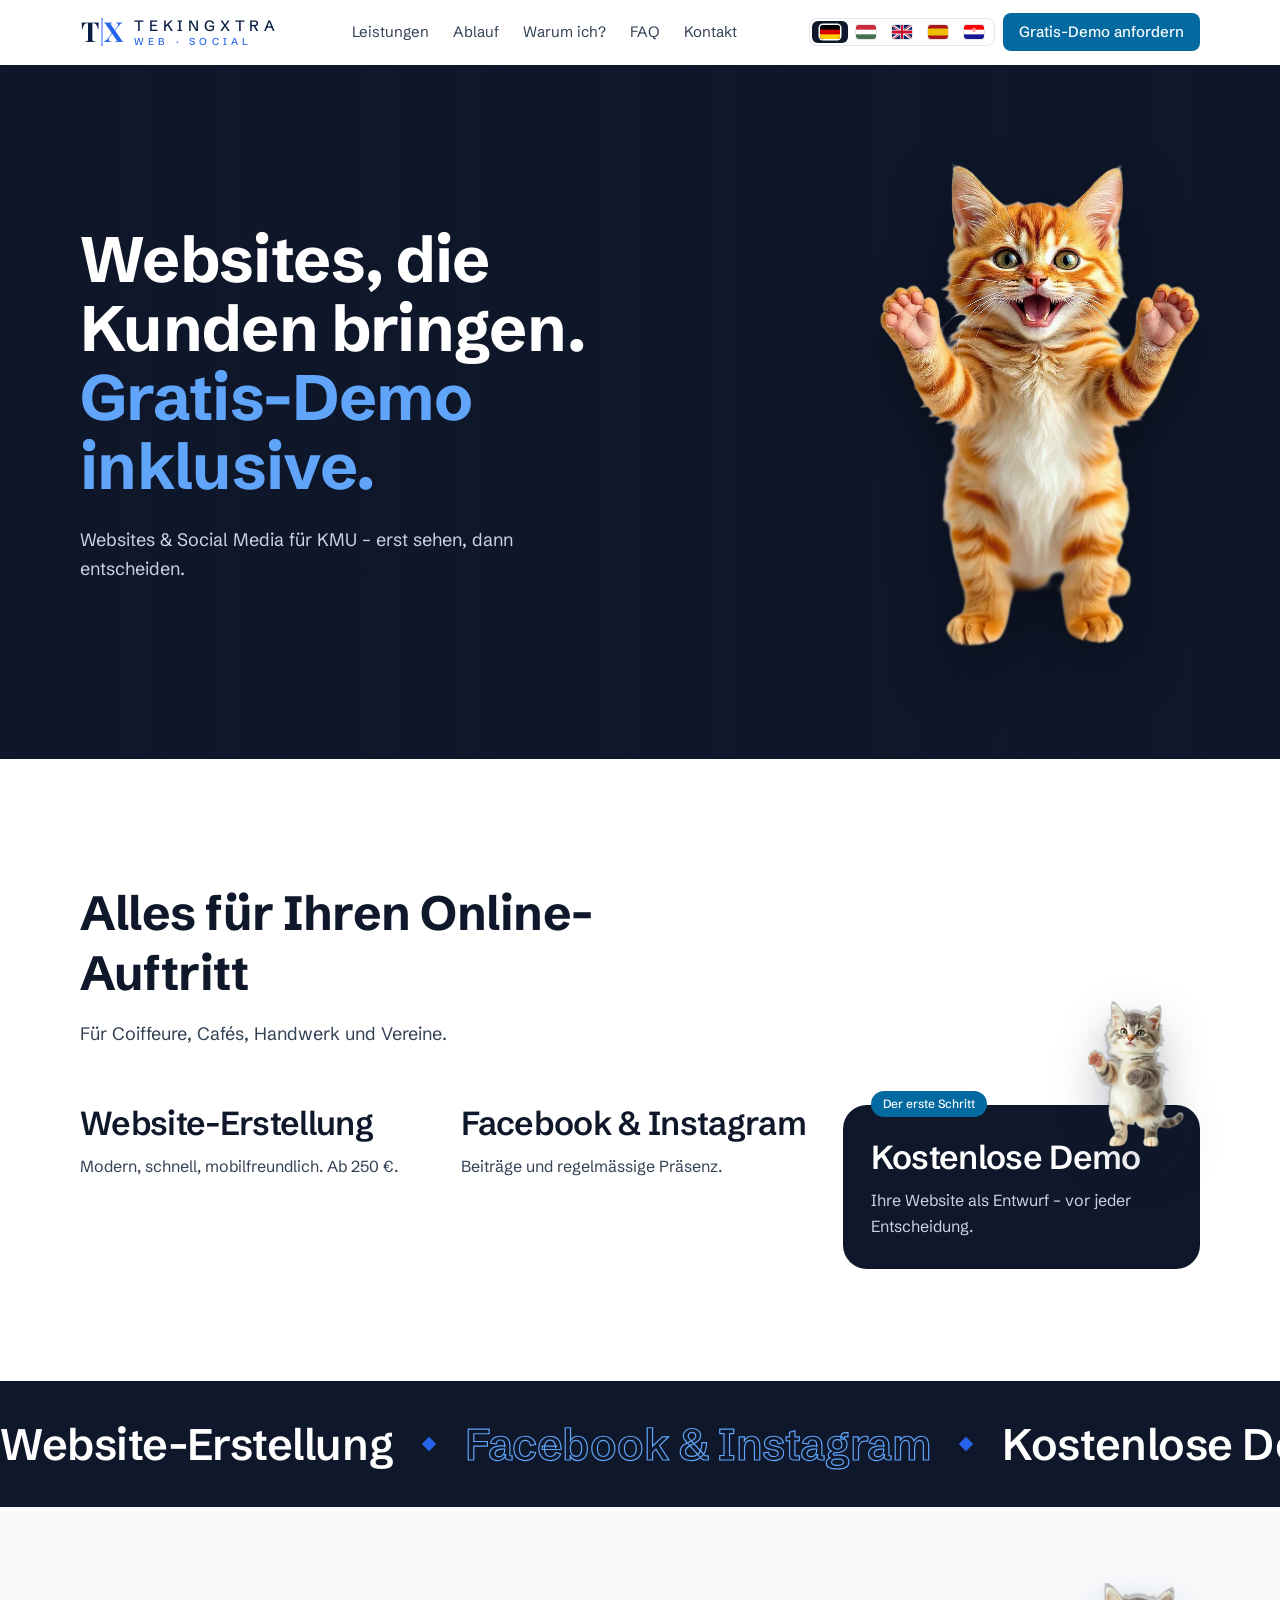
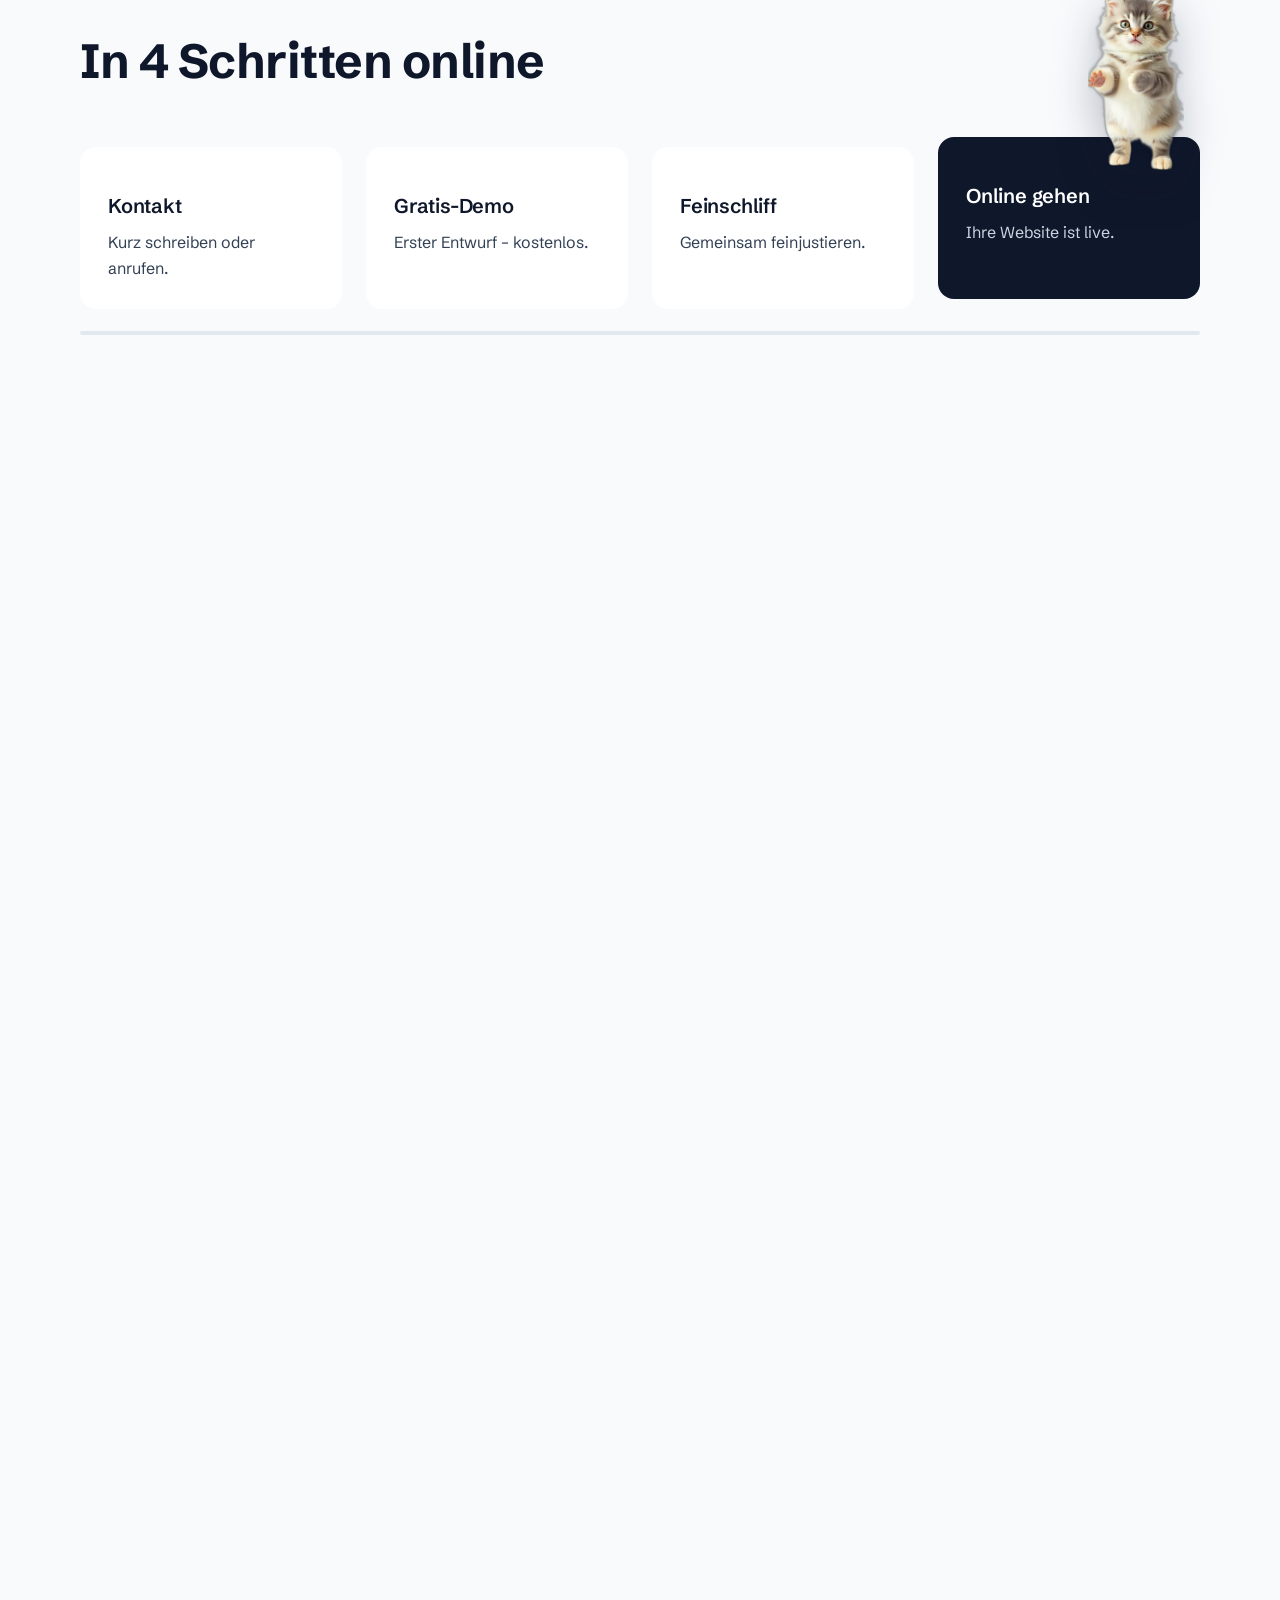
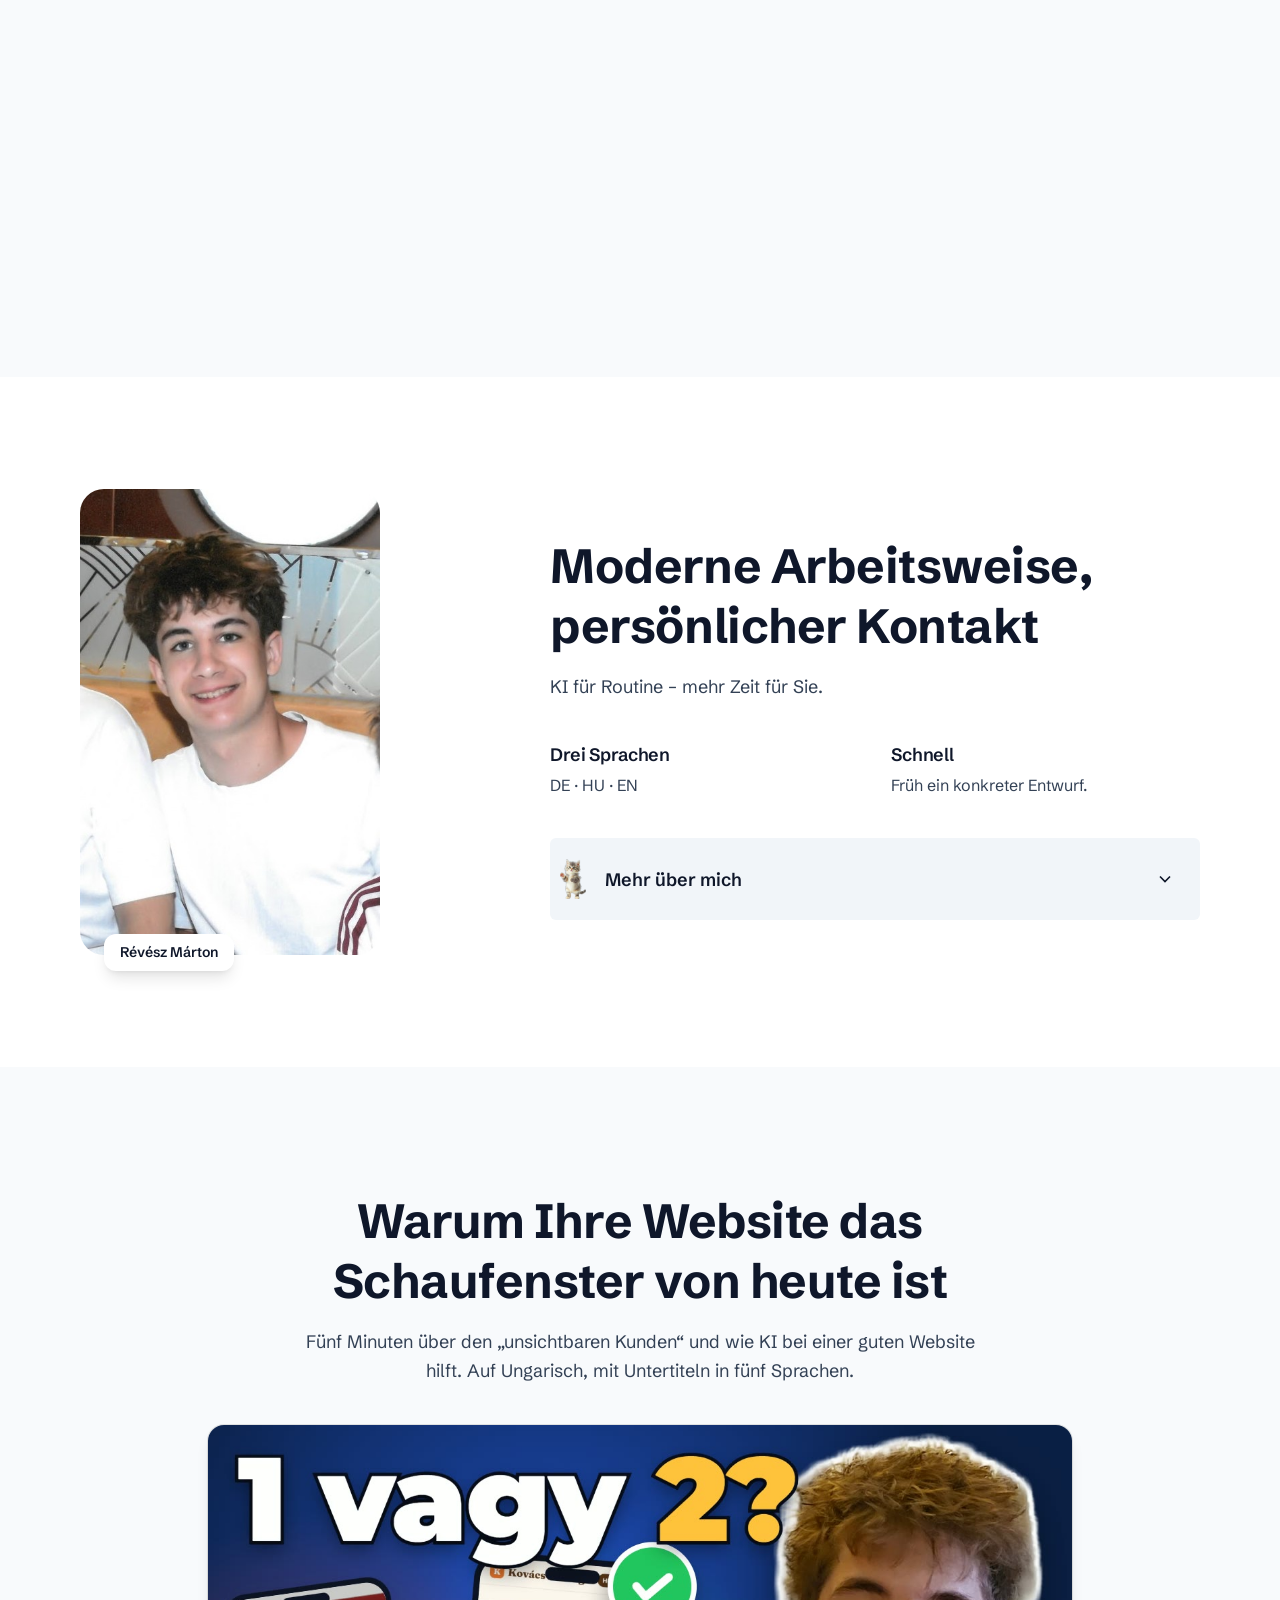
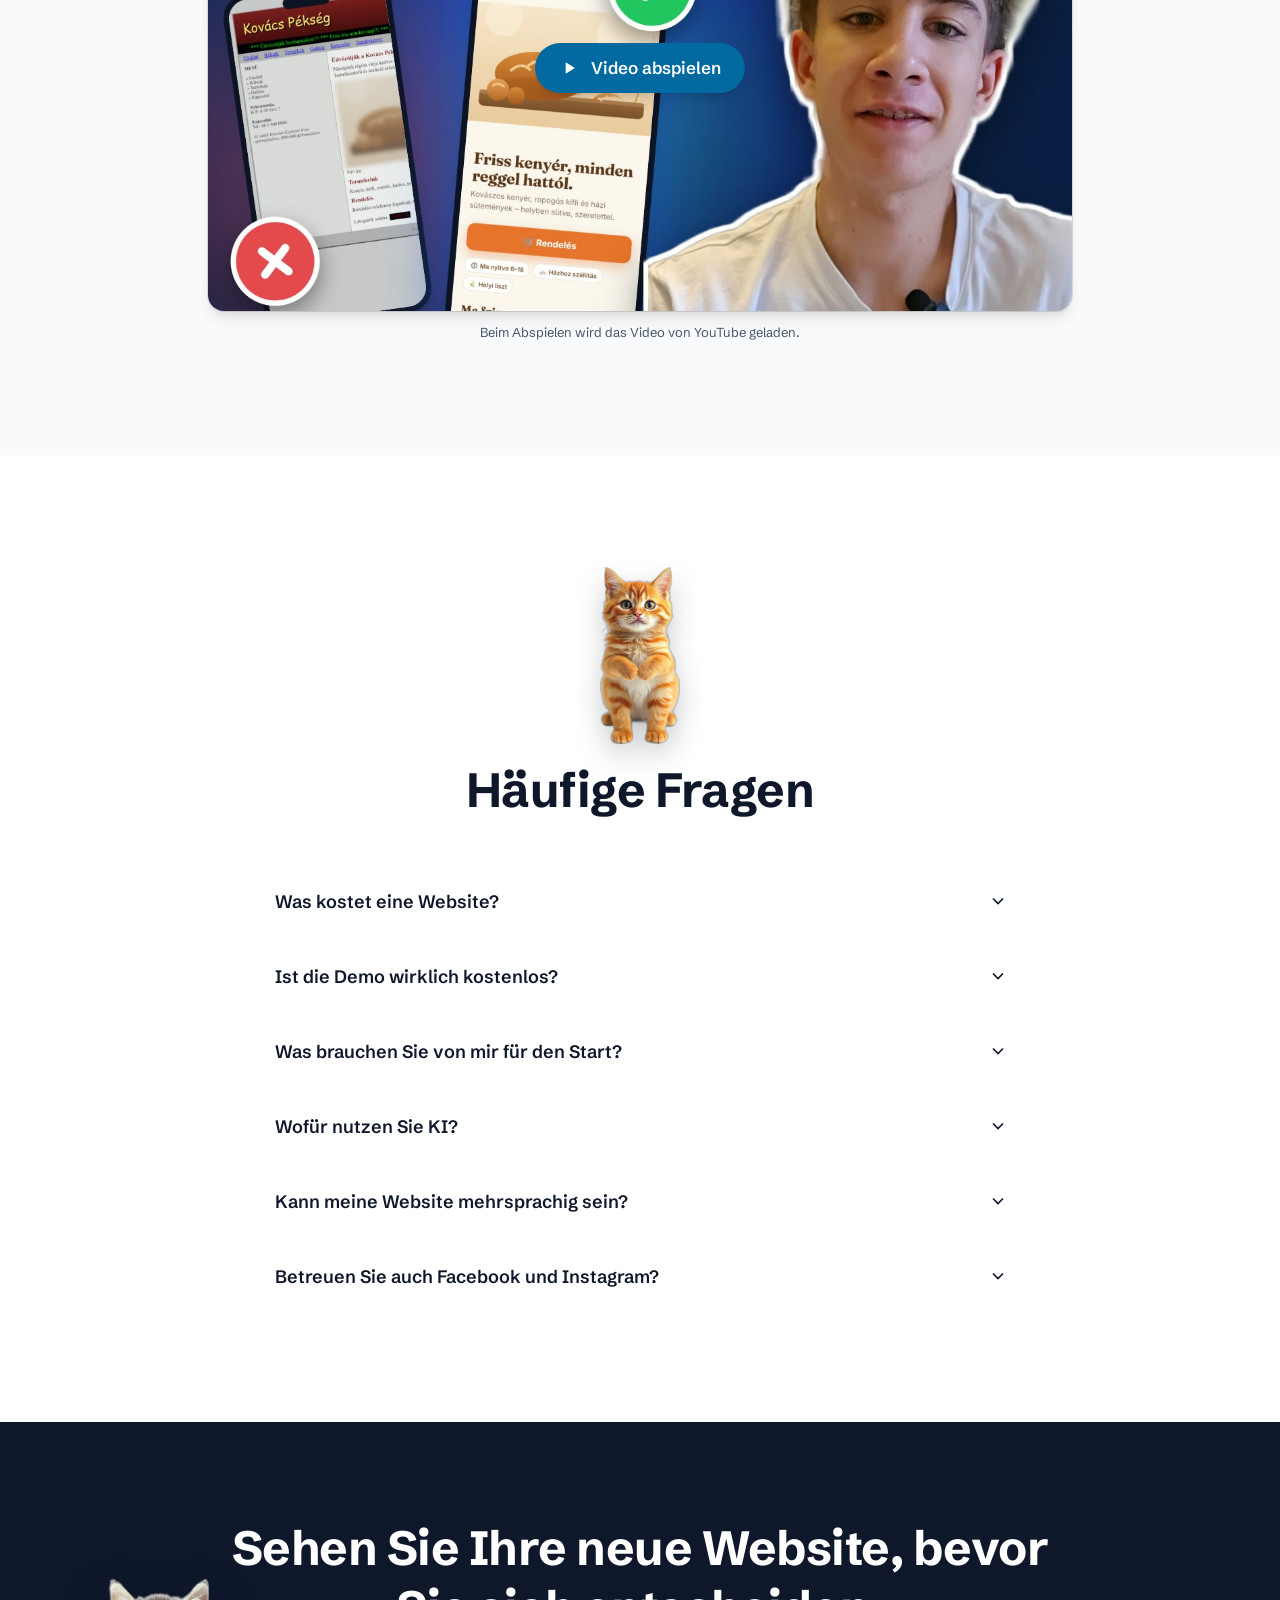
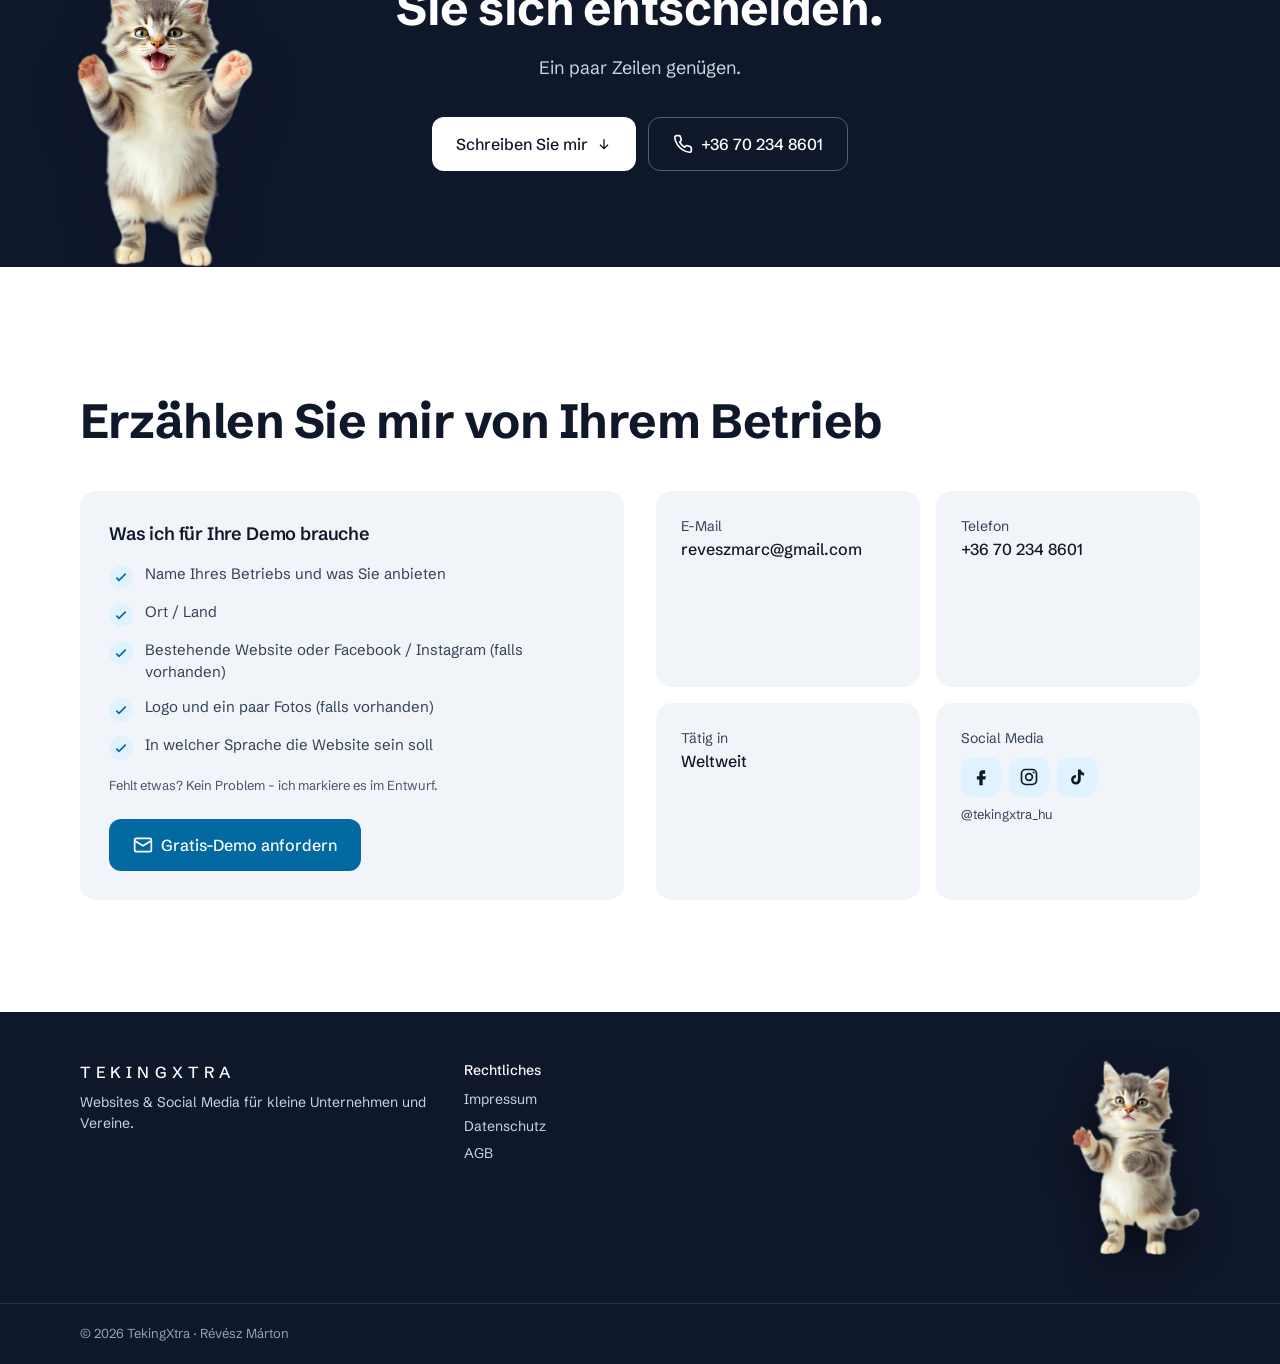
==== commit 5d893361: "Videó szakasz (DE)" ====
--- a/index.html
+++ b/index.html
@@ -530,6 +530,27 @@
           <p class="mt-5 font-medium text-navy" data-i18n="aboutBye">Ich freue mich, Sie und Ihr Unternehmen kennenzulernen.</p>
         </div>
       </details>
+    </div>
+  </div>
+</section>
+
+<section id="video" class="py-20 md:py-28 bg-paper scroll-mt-16">
+  <div class="max-w-4xl mx-auto px-4">
+    <div class="reveal text-center">
+      <h2 class="mt-3 text-[32px] md:text-[48px] leading-tight font-bold text-navy" data-i18n="videoTitle">Warum Ihre Website das Schaufenster von heute ist</h2>
+      <p class="mt-4 text-[18px] text-slate2 leading-relaxed max-w-2xl mx-auto" data-i18n="videoSub">Fünf Minuten über den „unsichtbaren Kunden“ und wie KI bei einer guten Website hilft. Auf Ungarisch, mit Untertiteln in fünf Sprachen.</p>
+    </div>
+    <div class="reveal mt-10">
+      <button type="button" id="ytFacade" class="group relative block w-full overflow-hidden rounded-2xl shadow-lg ring-1 ring-black/10" style="aspect-ratio:16/9">
+        <img src="/assets/video-thumb.jpg" alt="" loading="lazy" class="absolute inset-0 w-full h-full object-cover transition-transform duration-700 ease-out group-hover:scale-[1.04]">
+        <span class="absolute inset-0 flex items-center justify-center">
+          <span class="inline-flex items-center gap-3 rounded-full bg-cta text-white font-semibold text-[17px] px-6 py-3 shadow-lg transition-transform duration-300 group-hover:scale-105">
+            <svg class="w-5 h-5" viewBox="0 0 24 24" fill="currentColor" aria-hidden="true"><path d="M8 5v14l11-7z"/></svg>
+            <span data-i18n="videoPlay">Video abspielen</span>
+          </span>
+        </span>
+      </button>
+      <p class="mt-3 text-center text-[13px] text-slate-600" data-i18n="videoNote">Beim Abspielen wird das Video von YouTube geladen.</p>
     </div>
   </div>
 </section>
@@ -794,6 +815,10 @@
   whyKicker: { de: 'Warum ich?', hu: 'Miért én?', en: 'Why me?' },
   whyTitle: { de: 'Moderne Arbeitsweise, persönlicher Kontakt', hu: 'Modern munkamódszer, személyes kapcsolat', en: 'Modern workflow, personal contact' },
   whySub: { de: 'KI für Routine – mehr Zeit für Sie.', hu: 'AI a rutinra – több idő rád.', en: 'AI does the routine work. You get more of my time.' },
+  videoTitle: { de: 'Warum Ihre Website das Schaufenster von heute ist', hu: 'Miért a weboldal a mai kirakat?', en: 'Why your website is today’s shop window', es: '¿Por qué tu web es el escaparate de hoy?', hr: 'Zašto je web-stranica današnji izlog?' },
+  videoSub: { de: 'Fünf Minuten über den „unsichtbaren Kunden“ und wie KI bei einer guten Website hilft. Auf Ungarisch, mit Untertiteln in fünf Sprachen.', hu: 'Öt perc arról, mi az a „láthatatlan vevő”, és hogyan segít az AI egy jó weboldal elkészítésében. Magyarul, öt nyelvű felirattal.', en: 'Five minutes on the “invisible customer” and how AI helps build a good website. In Hungarian, with subtitles in five languages.', es: 'Cinco minutos sobre el «cliente invisible» y cómo la IA ayuda a crear una buena web. En húngaro, con subtítulos en cinco idiomas.', hr: 'Pet minuta o „nevidljivom kupcu” i kako UI pomaže u izradi dobre web-stranice. Na mađarskom, s titlovima na pet jezika.' },
+  videoPlay: { de: 'Video abspielen', hu: 'Videó lejátszása', en: 'Play video', es: 'Reproducir vídeo', hr: 'Pokreni video' },
+  videoNote: { de: 'Beim Abspielen wird das Video von YouTube geladen.', hu: 'Lejátszáskor a videó a YouTube-ról töltődik be.', en: 'The video loads from YouTube when you press play.', es: 'Al reproducirlo, el vídeo se carga desde YouTube.', hr: 'Pokretanjem se video učitava s YouTubea.' },
   w1t: { de: 'Drei Sprachen', hu: 'Három nyelv', en: 'Three languages' },
   w1d: { de: 'DE · HU · EN', hu: 'HU · DE · EN', en: 'DE · HU · EN' },
   w2t: { de: 'Schnell', hu: 'Gyors', en: 'Fast' },
@@ -881,6 +906,18 @@
   try { localStorage.setItem('rm-lang', lang); } catch (e) {}
 }
 document.querySelectorAll('.lang-btn').forEach(b => b.addEventListener('click', (e) => { if (e.defaultPrevented) return; if (b.dataset.lang === document.documentElement.lang) { e.preventDefault(); return; } try { localStorage.setItem('rm-lang', b.dataset.lang); } catch (x) {} if (location.hash) b.href = b.getAttribute('href') + location.hash; }));
+document.getElementById('ytFacade')?.addEventListener('click', function () {
+  const l = document.documentElement.lang || 'de';
+  const f = document.createElement('iframe');
+  f.src = 'https://www.youtube-nocookie.com/embed/owyUjuCO7hU?autoplay=1&rel=0&hl=' + l + (l === 'hu' ? '' : '&cc_load_policy=1&cc_lang_pref=' + l);
+  f.title = this.textContent.trim();
+  f.allow = 'autoplay; encrypted-media; picture-in-picture; fullscreen';
+  f.allowFullscreen = true;
+  f.referrerPolicy = 'strict-origin-when-cross-origin';
+  f.className = 'block w-full rounded-2xl shadow-lg';
+  f.style.cssText = 'border:0;aspect-ratio:16/9';
+  this.replaceWith(f);
+});
 document.querySelectorAll('.cta-video').forEach((v) => { const slow = () => { if (v.duration) v.playbackRate = 1; }; v.addEventListener('loadedmetadata', slow); slow(); });
 (() => {
   const reduce = matchMedia('(prefers-reduced-motion: reduce)').matches;
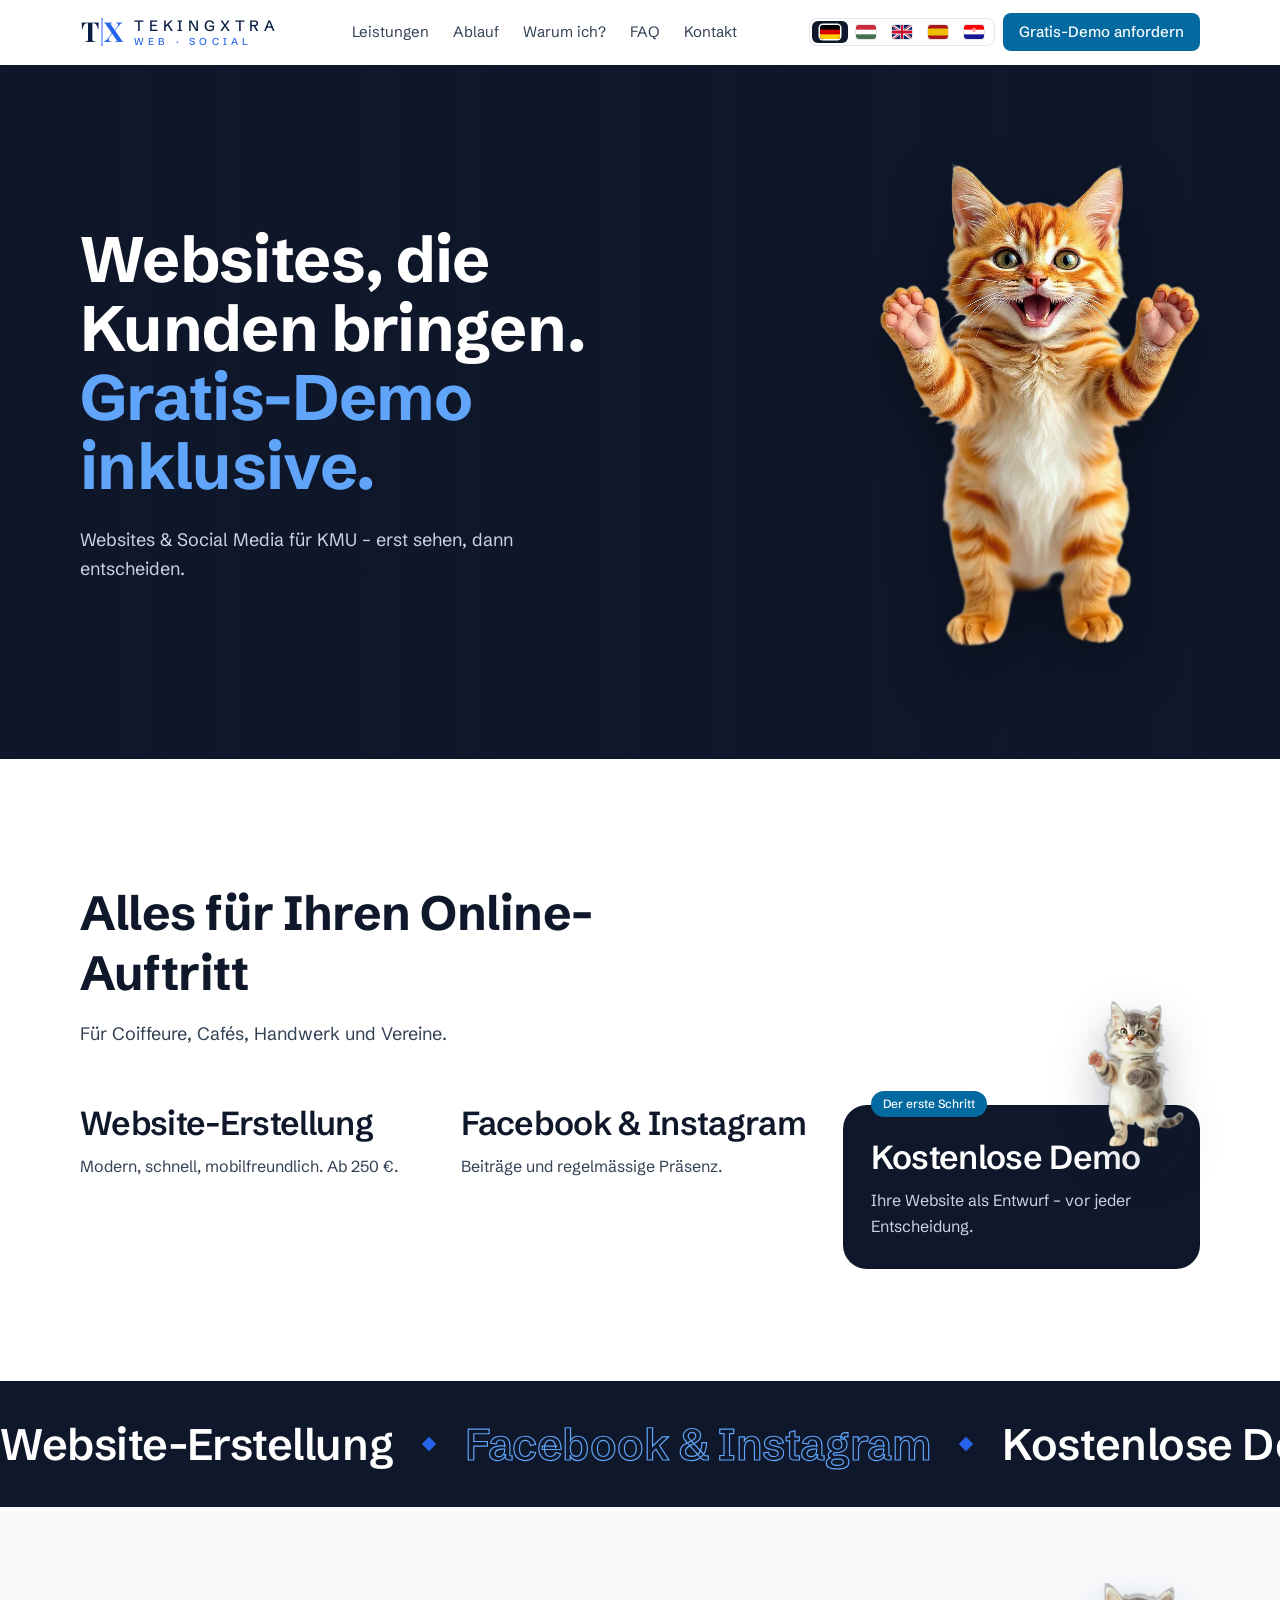
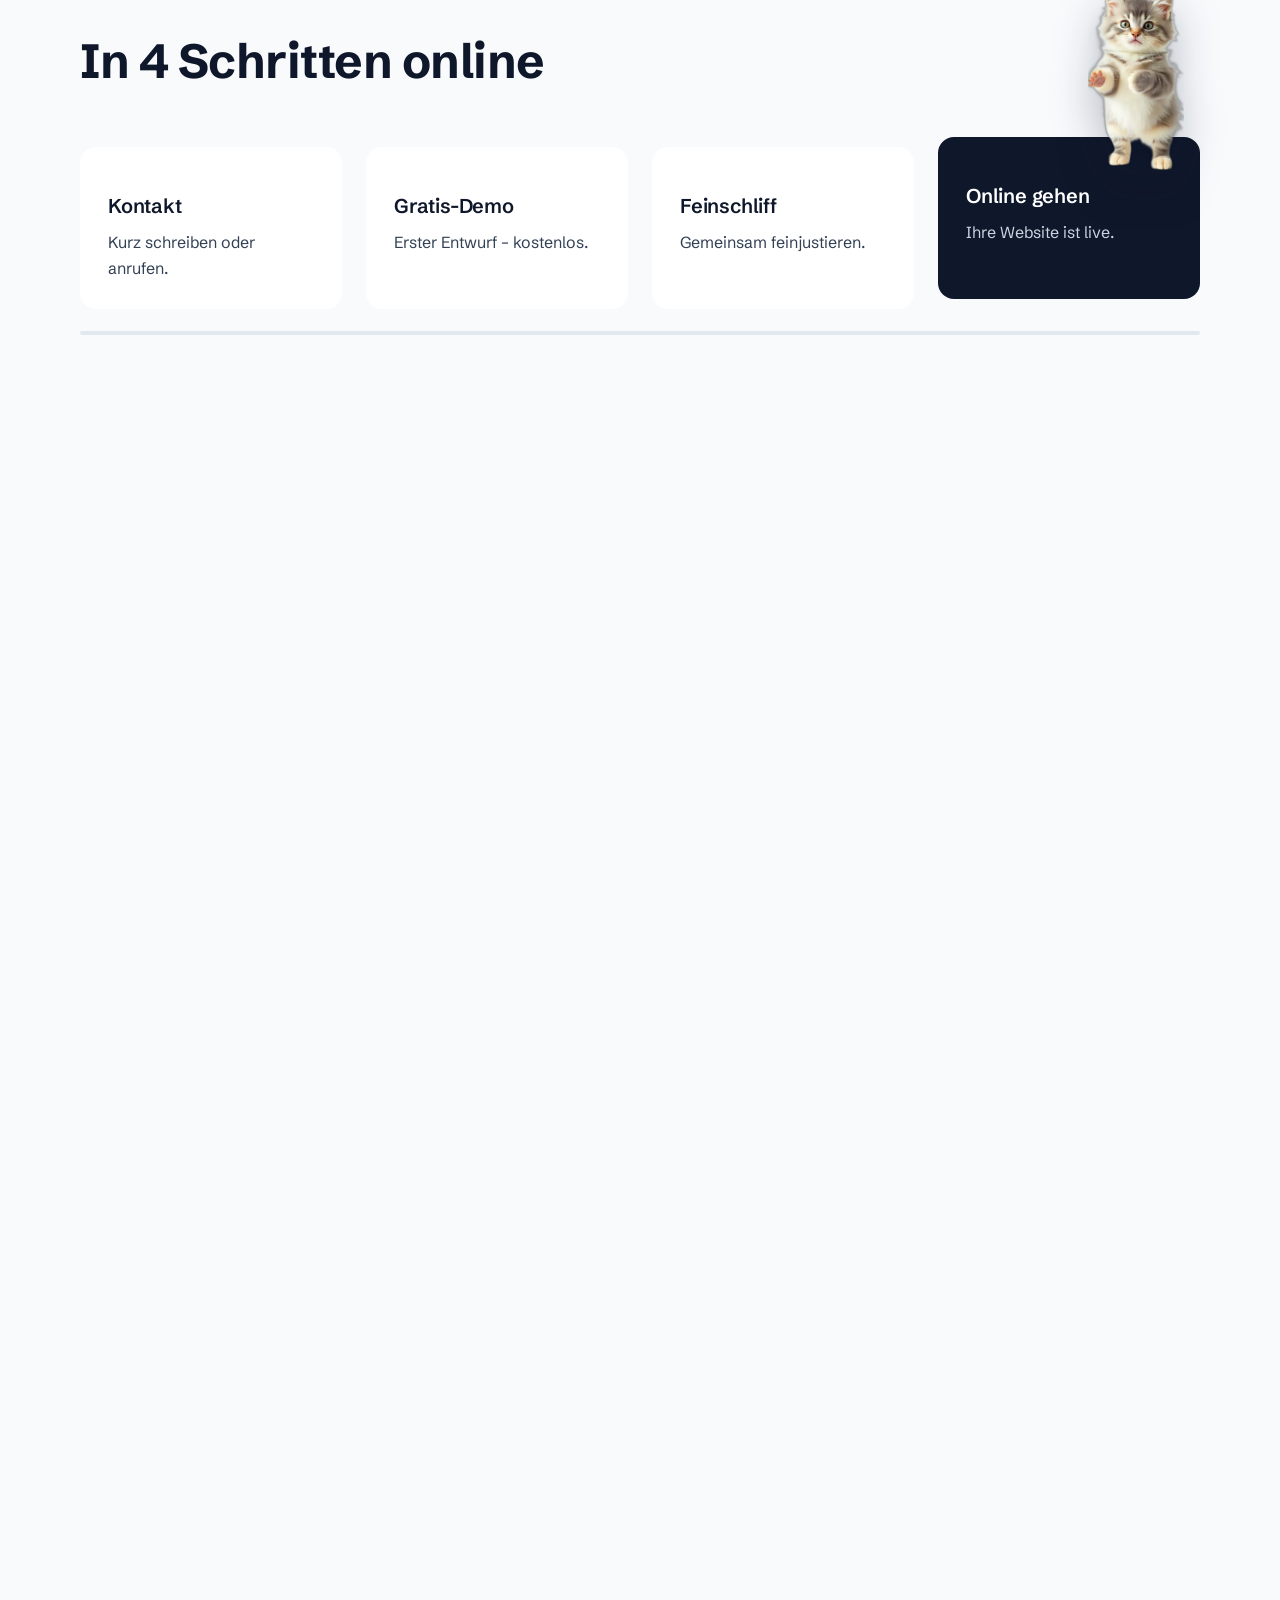
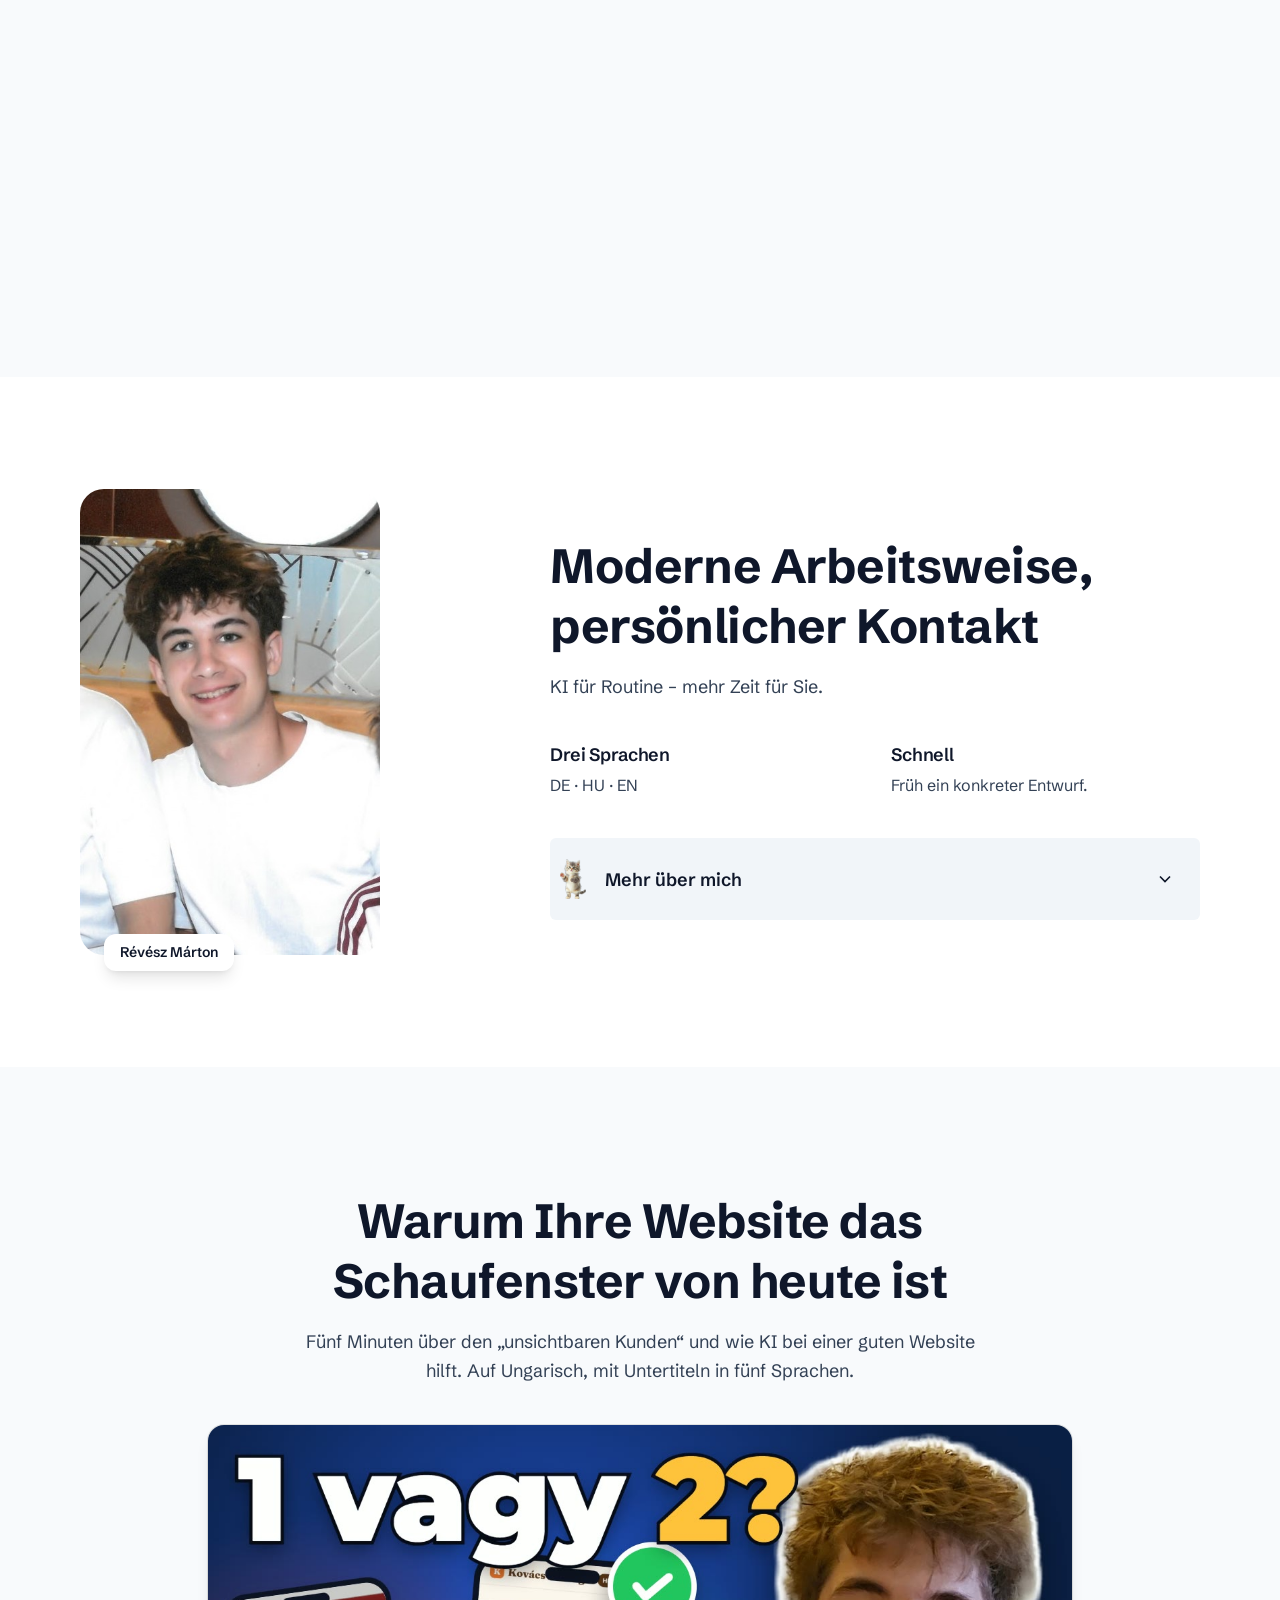
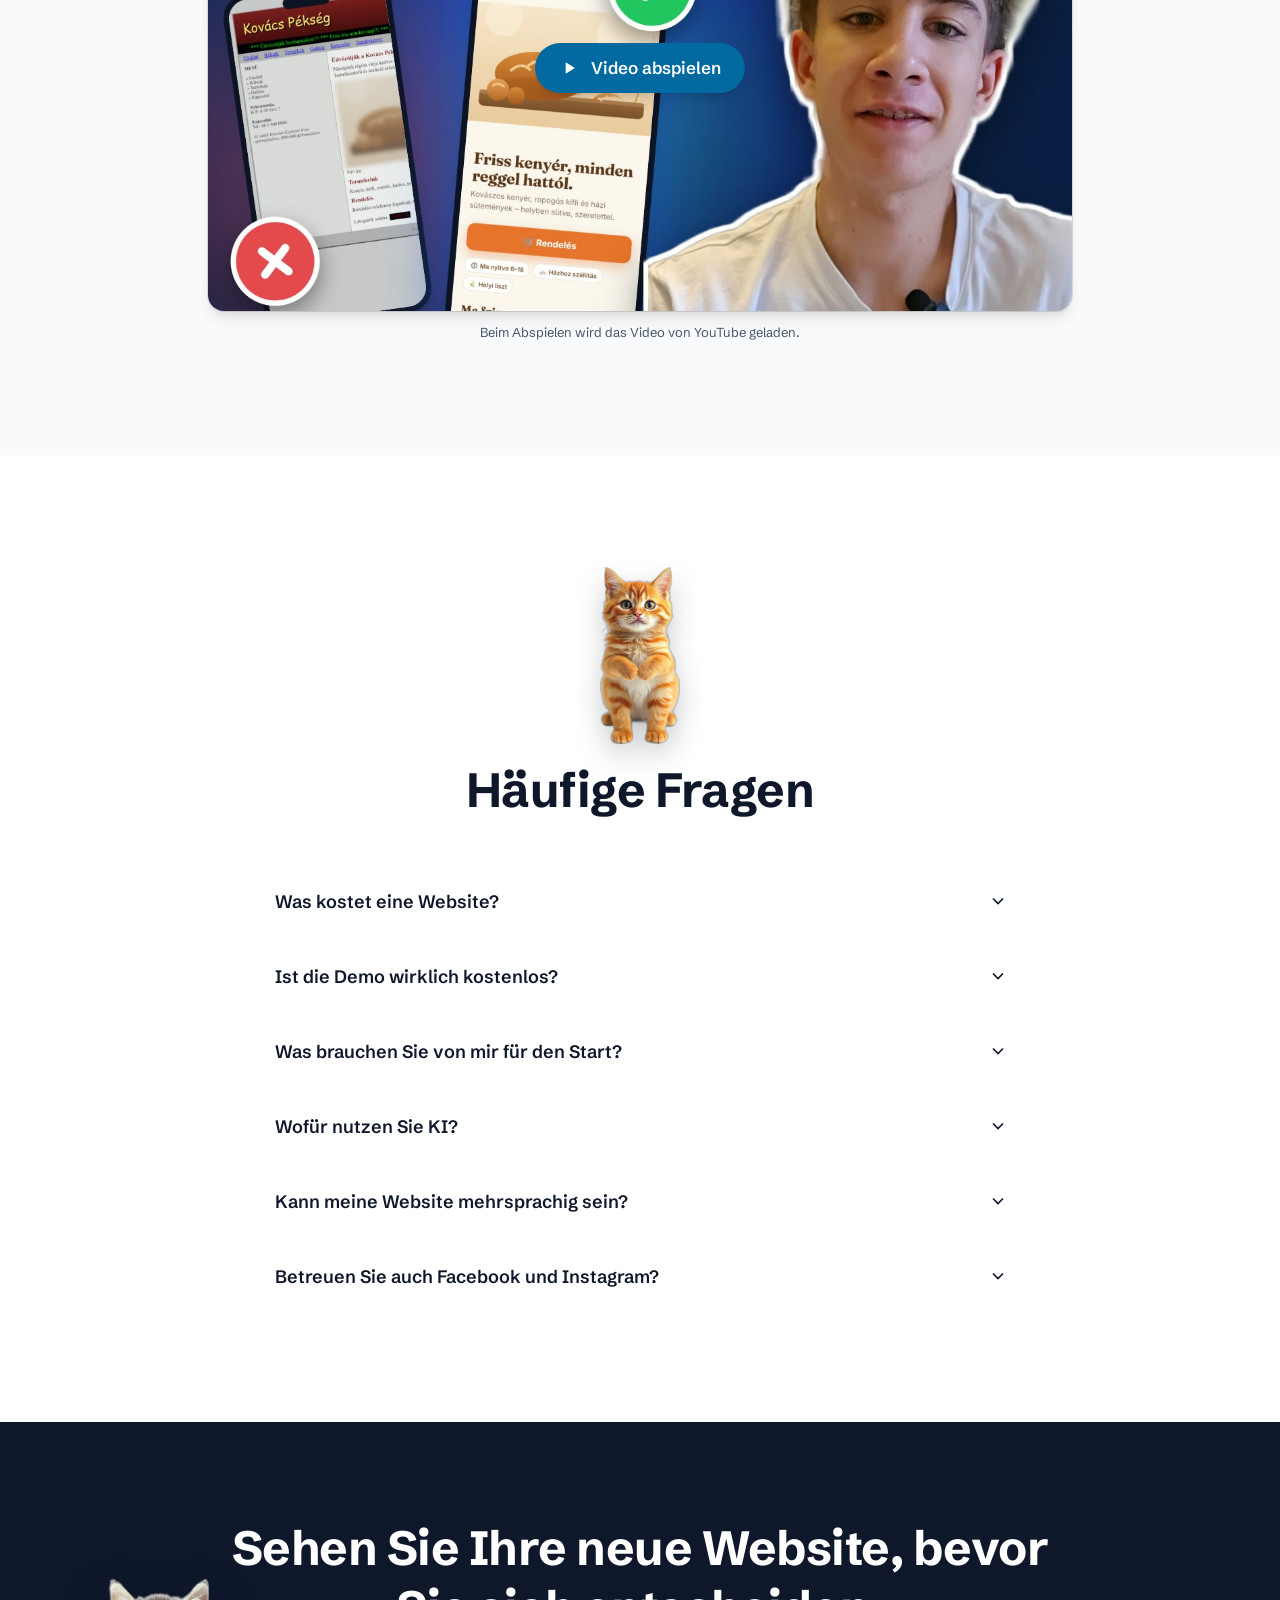
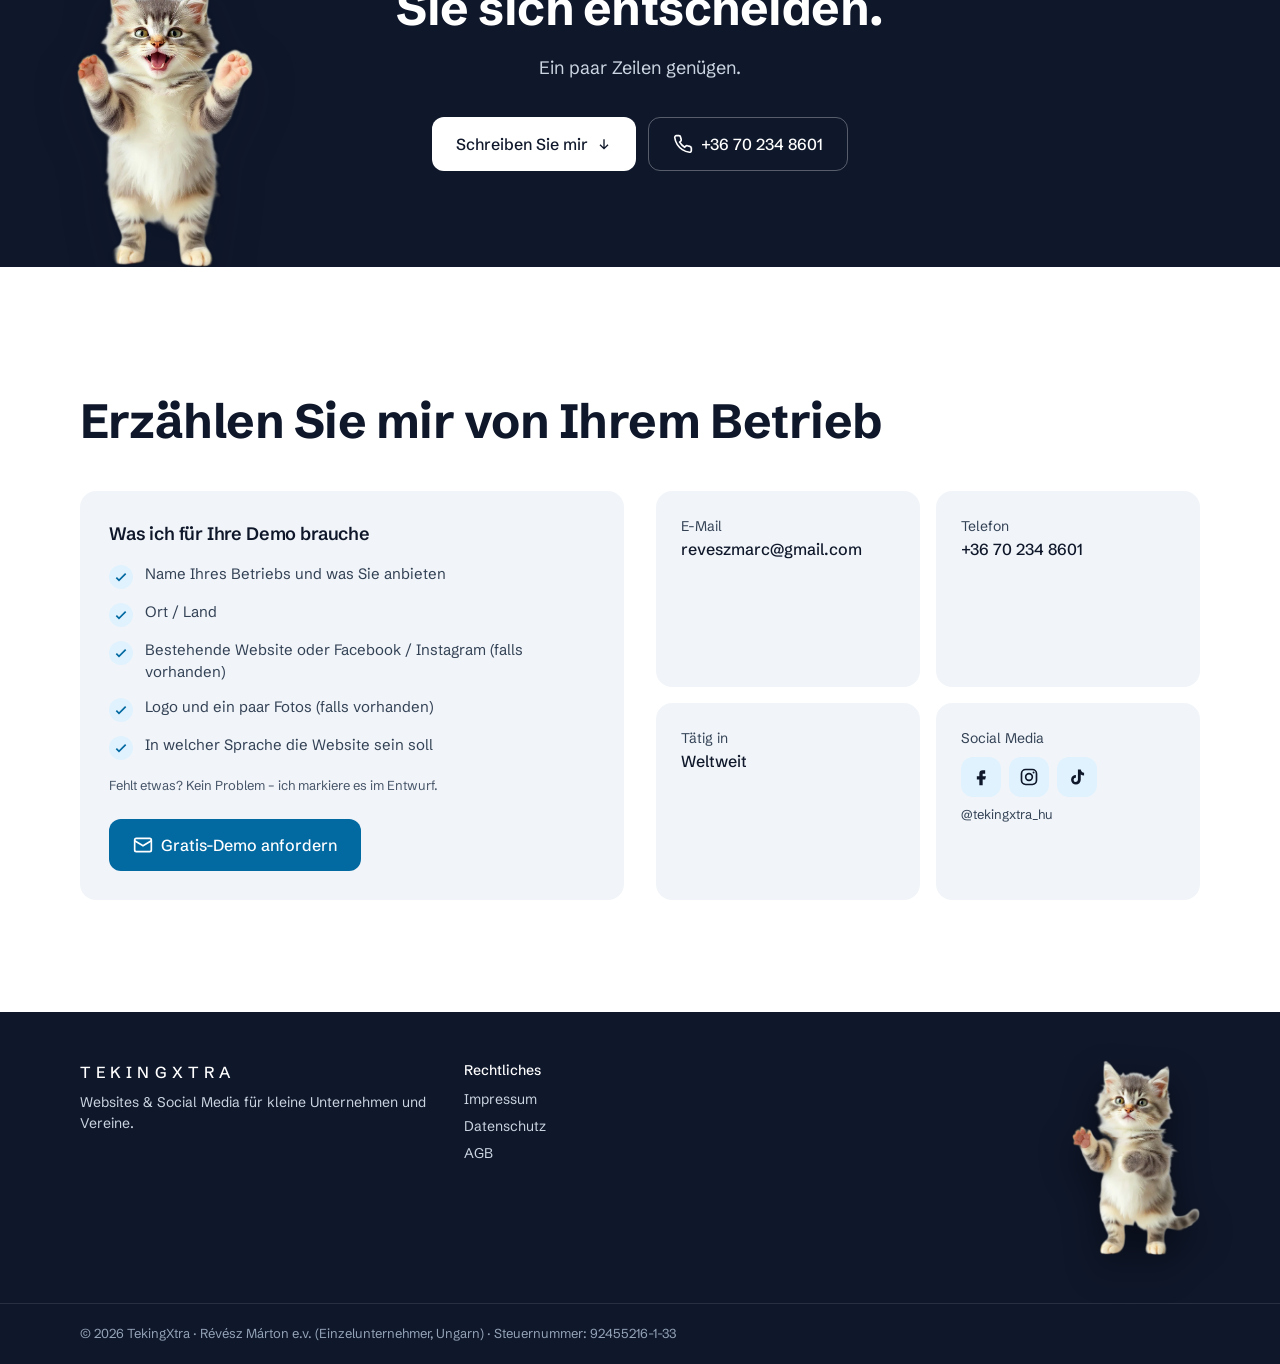
==== commit 83ade2cf: "Footer: e.v. + Steuernummer (DE)" ====
--- a/index.html
+++ b/index.html
@@ -650,7 +650,7 @@
       <img src="/assets/szurke-integet.webp" alt="" class="footer-cat w-24 md:w-32" style="filter: drop-shadow(0 14px 18px rgba(0,0,0,.45))">
     </div>
   </div>
-  <div class="border-t border-white/10"><p class="max-w-6xl mx-auto px-4 py-5 text-[13px] text-slate-400">© <span id="year"></span> TekingXtra · Révész Márton</p></div>
+  <div class="border-t border-white/10"><p class="max-w-6xl mx-auto px-4 py-5 text-[13px] text-slate-400">© <span id="year"></span> TekingXtra · Révész Márton e.v. (Einzelunternehmer, Ungarn) · Steuernummer: 92455216-1-33</p></div>
 </footer>
 
 <dialog id="dlg-impressum" class="legal-dlg" aria-labelledby="dlg-impressum-t">
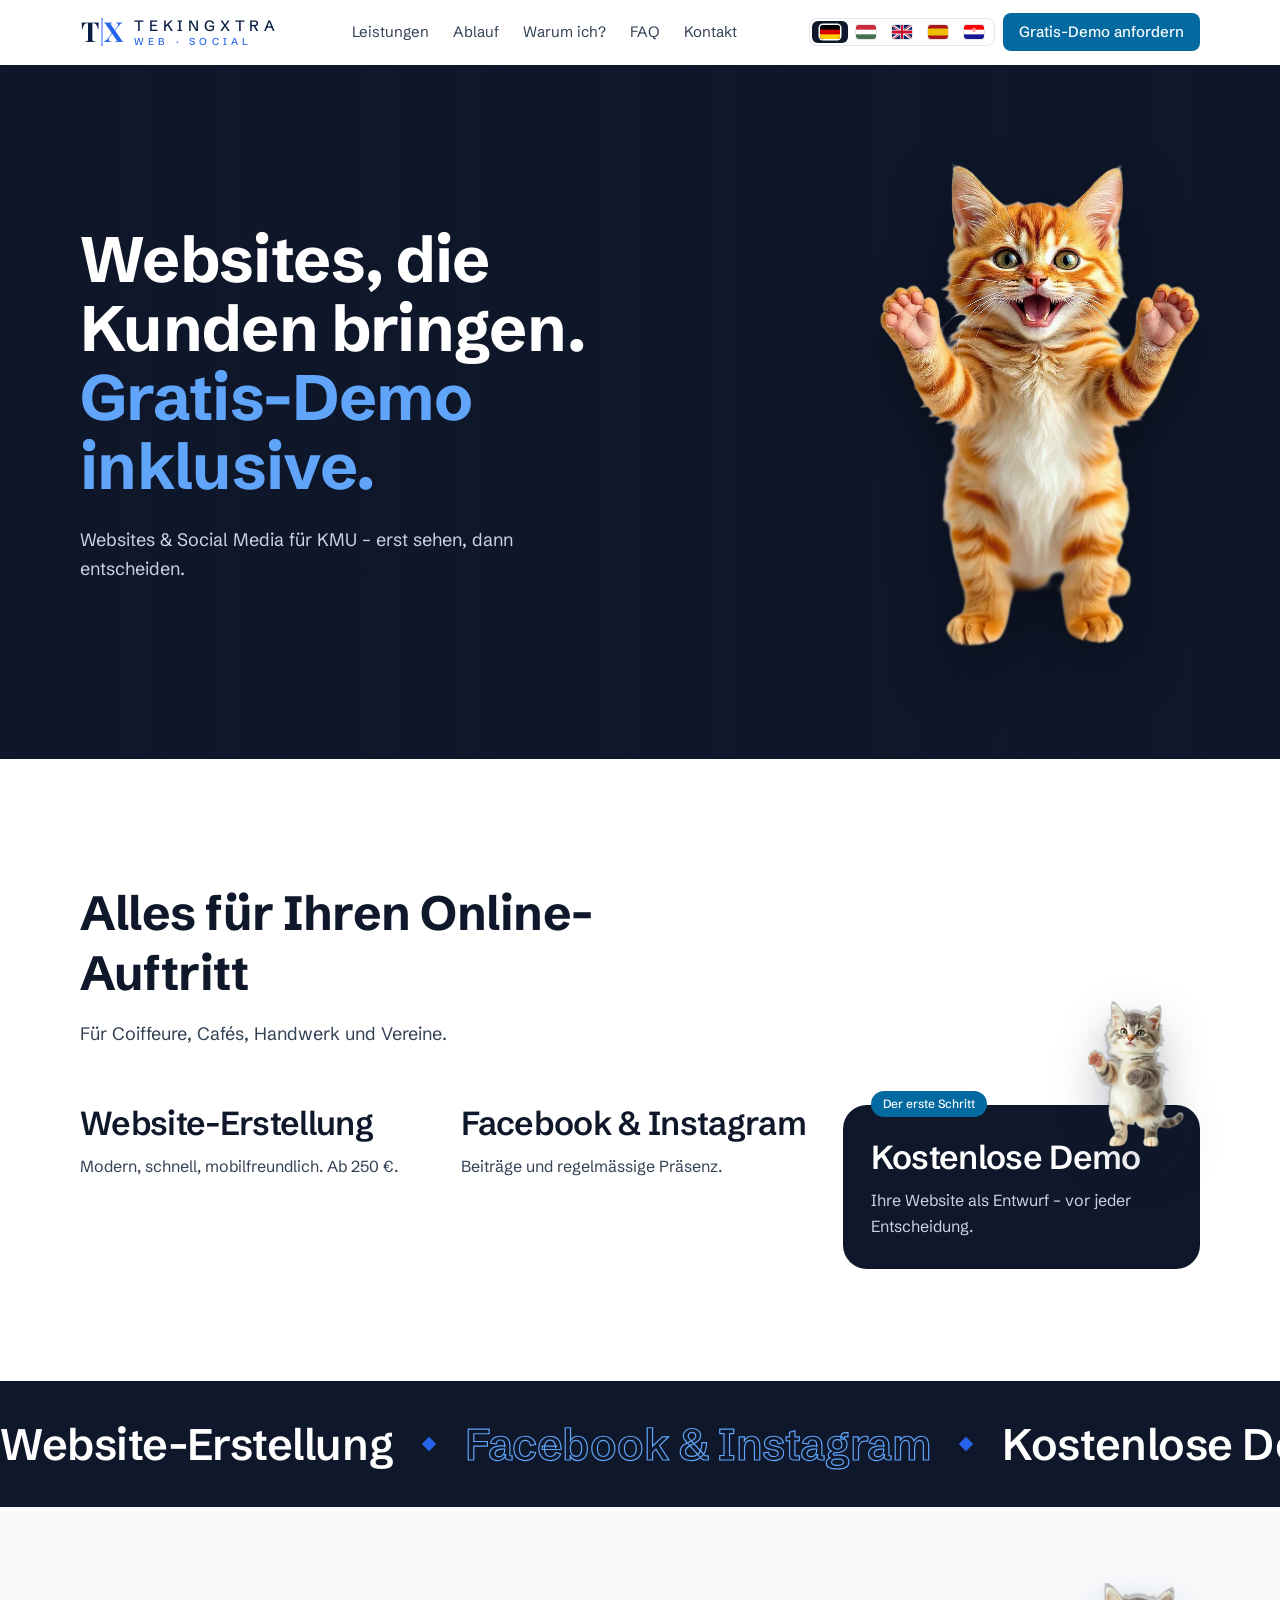
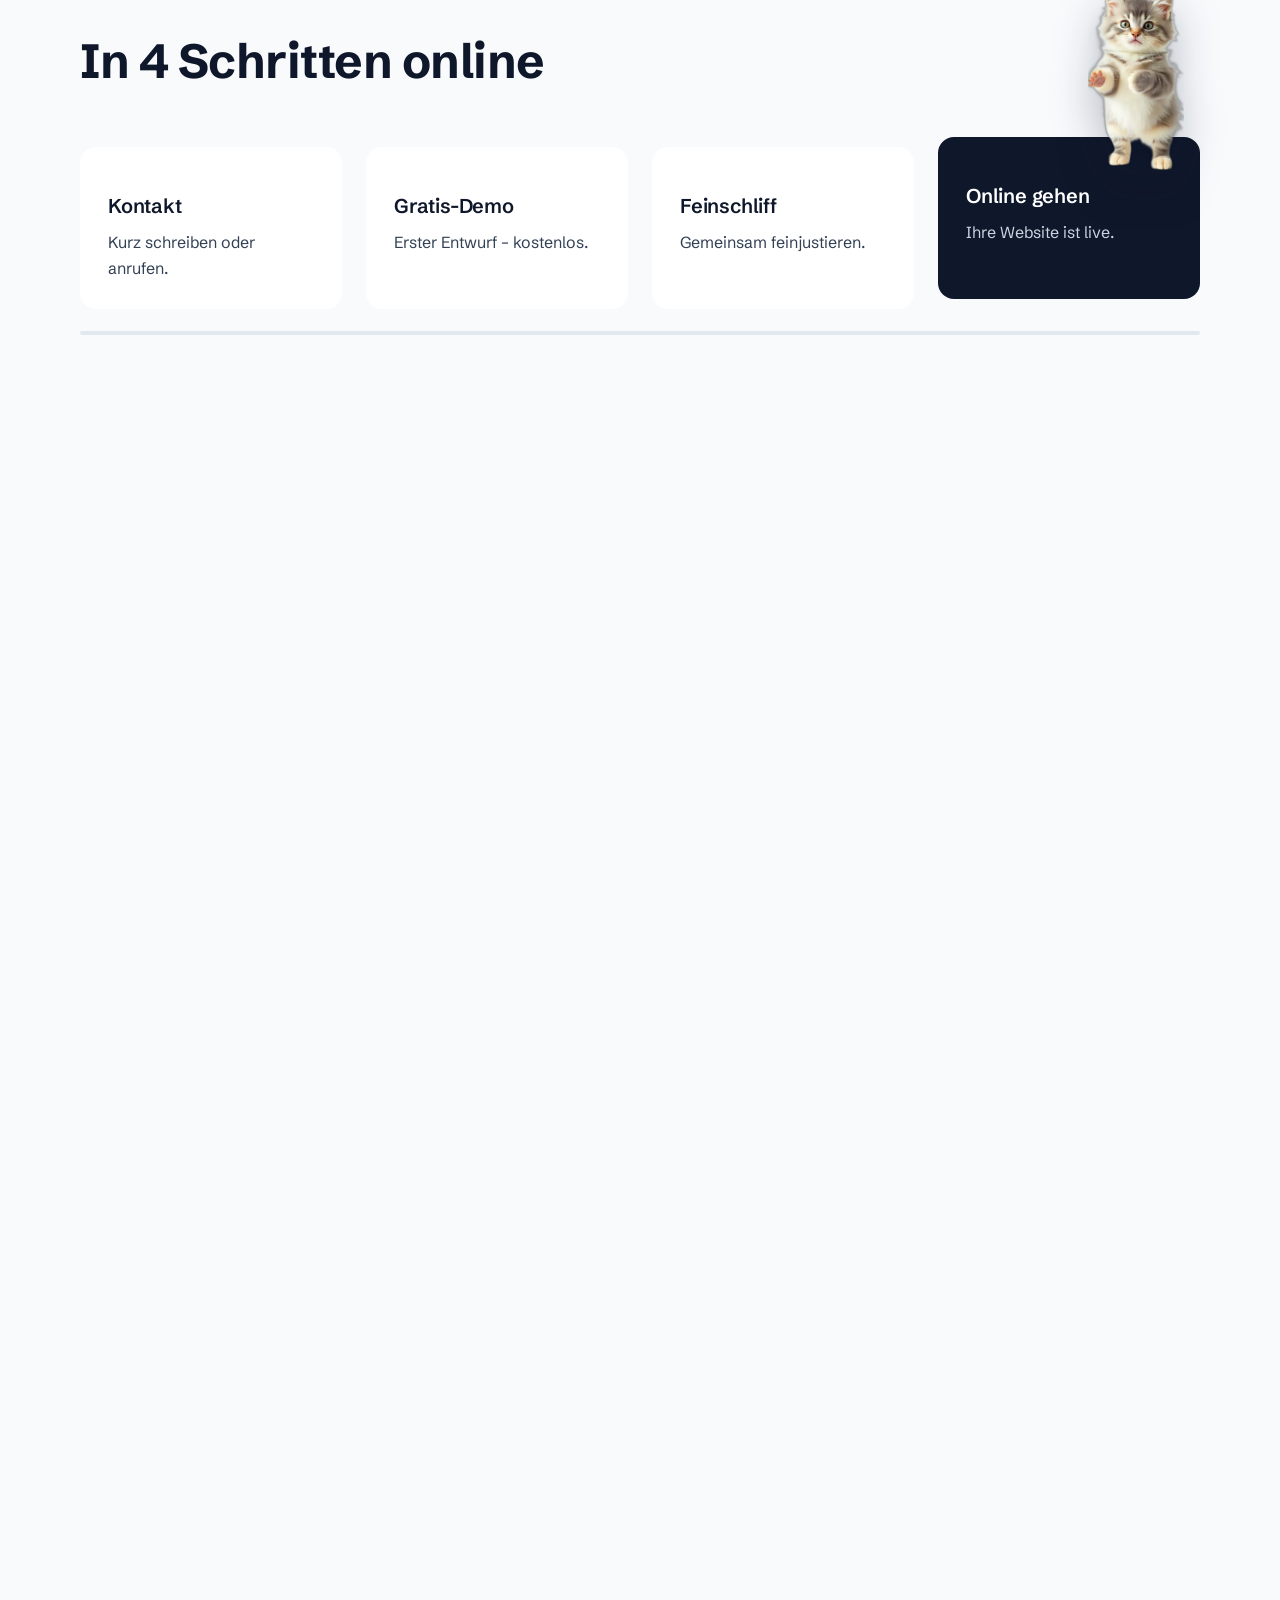
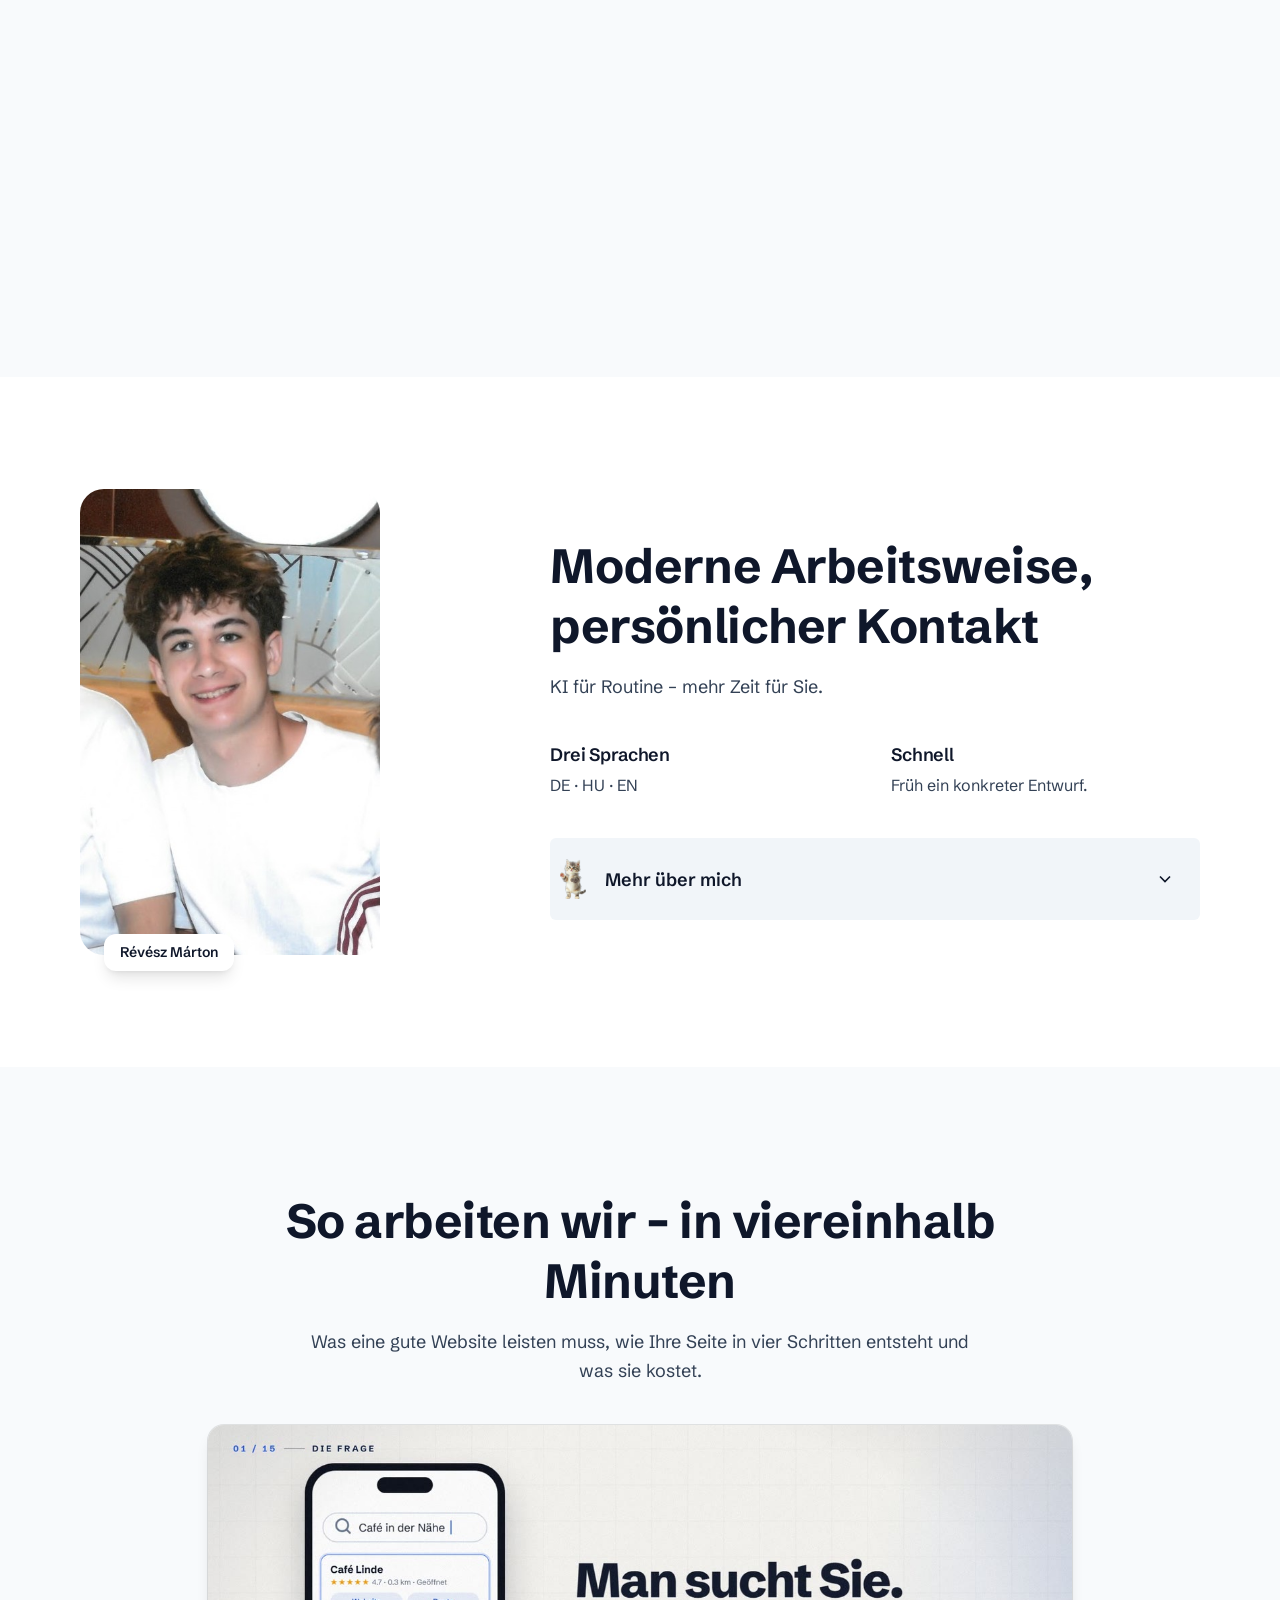
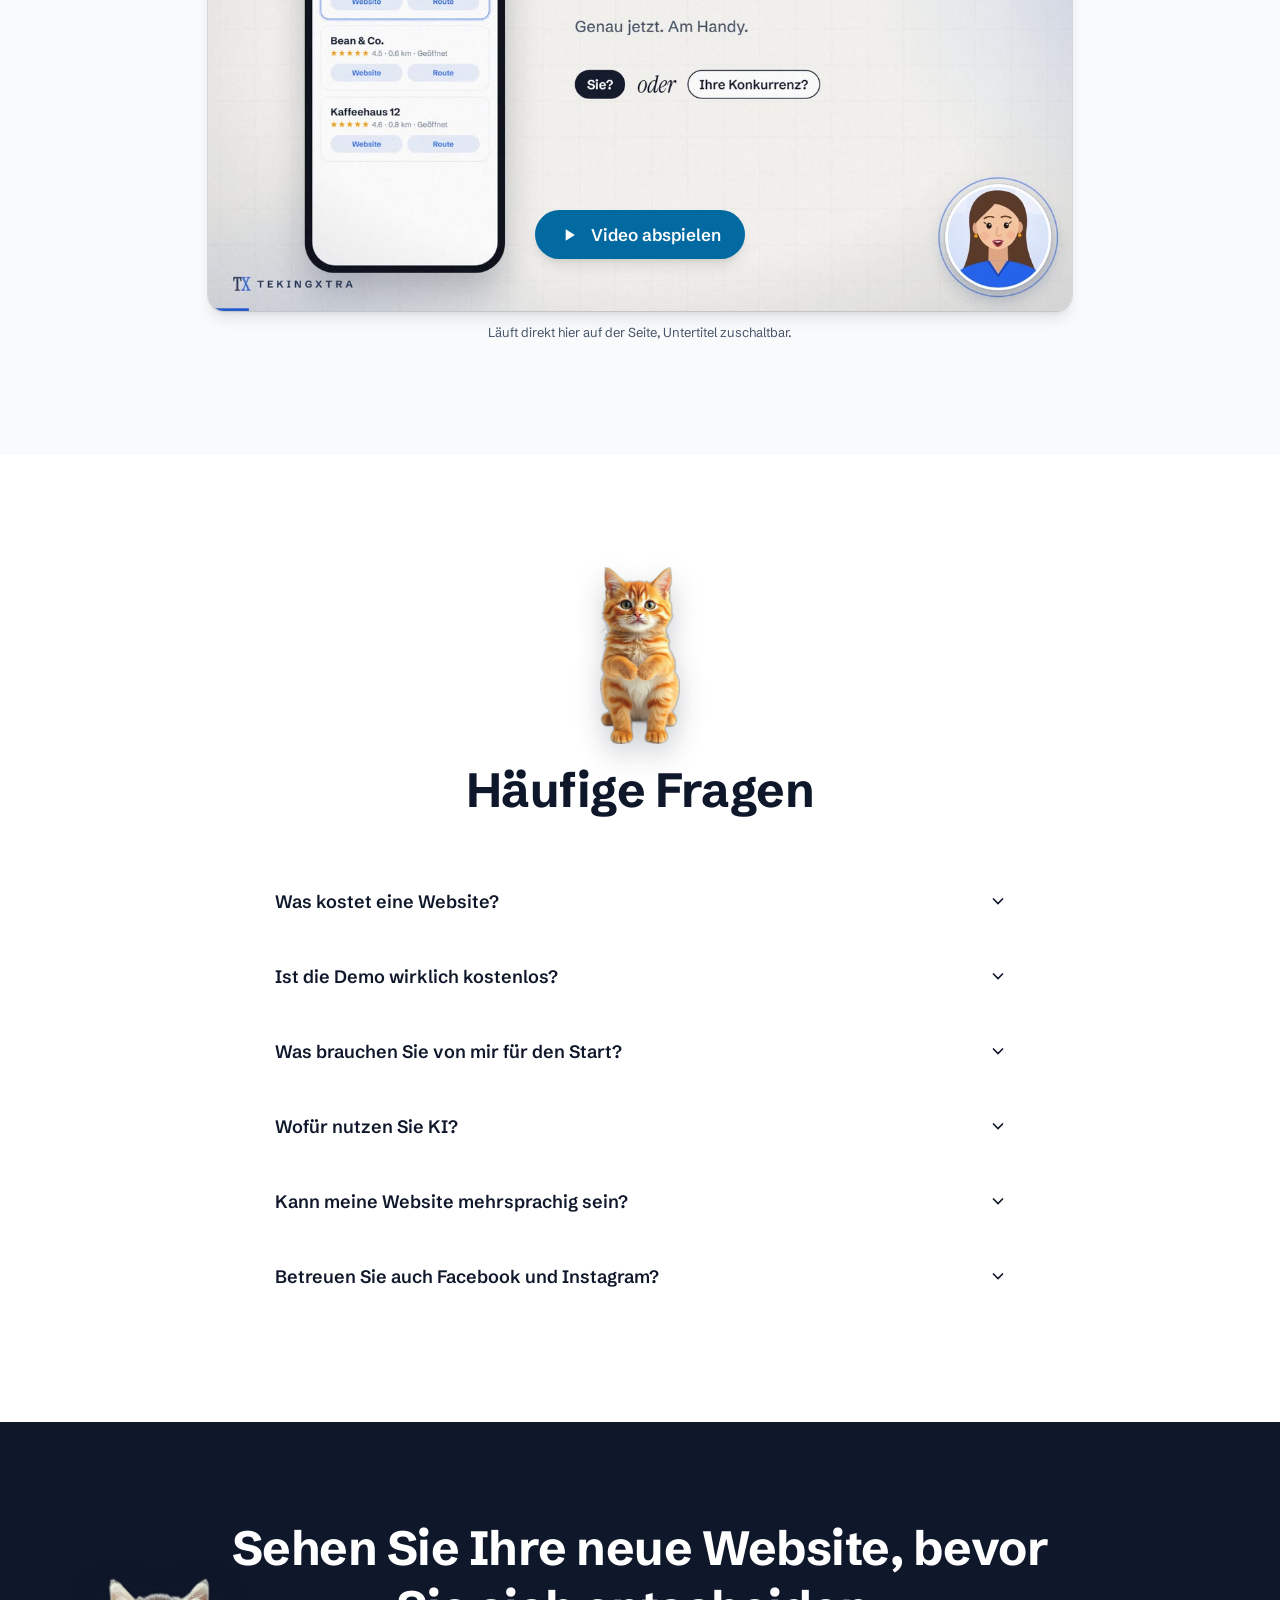
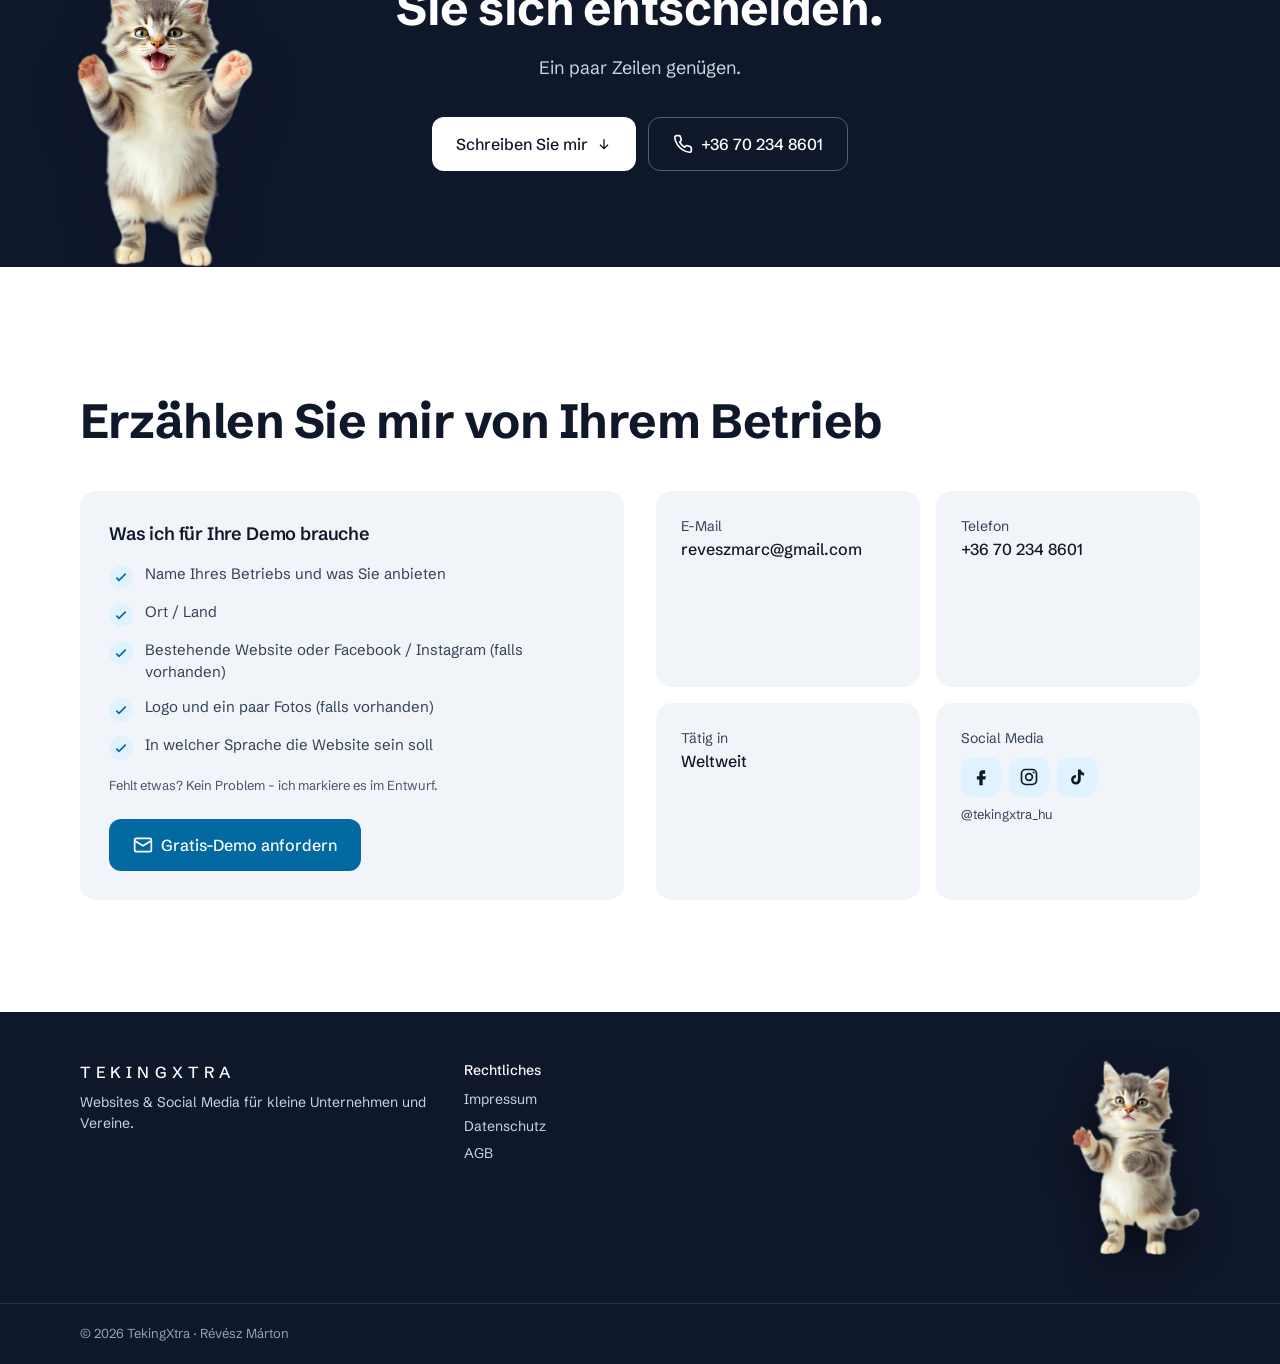
==== commit 2931c8ff: "Német oldal: saját nyelvű promóvideó" ====
--- a/index.html
+++ b/index.html
@@ -537,8 +537,8 @@
 <section id="video" class="py-20 md:py-28 bg-paper scroll-mt-16">
   <div class="max-w-4xl mx-auto px-4">
     <div class="reveal text-center">
-      <h2 class="mt-3 text-[32px] md:text-[48px] leading-tight font-bold text-navy" data-i18n="videoTitle">Warum Ihre Website das Schaufenster von heute ist</h2>
-      <p class="mt-4 text-[18px] text-slate2 leading-relaxed max-w-2xl mx-auto" data-i18n="videoSub">Fünf Minuten über den „unsichtbaren Kunden“ und wie KI bei einer guten Website hilft. Auf Ungarisch, mit Untertiteln in fünf Sprachen.</p>
+      <h2 class="mt-3 text-[32px] md:text-[48px] leading-tight font-bold text-navy" data-i18n="videoTitle">So arbeiten wir – in viereinhalb Minuten</h2>
+      <p class="mt-4 text-[18px] text-slate2 leading-relaxed max-w-2xl mx-auto" data-i18n="videoSub">Was eine gute Website leisten muss, wie Ihre Seite in vier Schritten entsteht und was sie kostet.</p>
     </div>
     <div class="reveal mt-10">
       <button type="button" id="ytFacade" class="group relative block w-full overflow-hidden rounded-2xl shadow-lg ring-1 ring-black/10" style="aspect-ratio:16/9">
@@ -550,7 +550,7 @@
           </span>
         </span>
       </button>
-      <p class="mt-3 text-center text-[13px] text-slate-600" data-i18n="videoNote">Beim Abspielen wird das Video von YouTube geladen.</p>
+      <p class="mt-3 text-center text-[13px] text-slate-600" data-i18n="videoNote">Läuft direkt hier auf der Seite, Untertitel zuschaltbar.</p>
     </div>
   </div>
 </section>
@@ -650,7 +650,7 @@
       <img src="/assets/szurke-integet.webp" alt="" class="footer-cat w-24 md:w-32" style="filter: drop-shadow(0 14px 18px rgba(0,0,0,.45))">
     </div>
   </div>
-  <div class="border-t border-white/10"><p class="max-w-6xl mx-auto px-4 py-5 text-[13px] text-slate-400">© <span id="year"></span> TekingXtra · Révész Márton e.v. (Einzelunternehmer, Ungarn) · Steuernummer: 92455216-1-33</p></div>
+  <div class="border-t border-white/10"><p class="max-w-6xl mx-auto px-4 py-5 text-[13px] text-slate-400">© <span id="year"></span> TekingXtra · Révész Márton</p></div>
 </footer>
 
 <dialog id="dlg-impressum" class="legal-dlg" aria-labelledby="dlg-impressum-t">
@@ -815,10 +815,10 @@
   whyKicker: { de: 'Warum ich?', hu: 'Miért én?', en: 'Why me?' },
   whyTitle: { de: 'Moderne Arbeitsweise, persönlicher Kontakt', hu: 'Modern munkamódszer, személyes kapcsolat', en: 'Modern workflow, personal contact' },
   whySub: { de: 'KI für Routine – mehr Zeit für Sie.', hu: 'AI a rutinra – több idő rád.', en: 'AI does the routine work. You get more of my time.' },
-  videoTitle: { de: 'Warum Ihre Website das Schaufenster von heute ist', hu: 'Miért a weboldal a mai kirakat?', en: 'Why your website is today’s shop window', es: '¿Por qué tu web es el escaparate de hoy?', hr: 'Zašto je web-stranica današnji izlog?' },
-  videoSub: { de: 'Fünf Minuten über den „unsichtbaren Kunden“ und wie KI bei einer guten Website hilft. Auf Ungarisch, mit Untertiteln in fünf Sprachen.', hu: 'Öt perc arról, mi az a „láthatatlan vevő”, és hogyan segít az AI egy jó weboldal elkészítésében. Magyarul, öt nyelvű felirattal.', en: 'Five minutes on the “invisible customer” and how AI helps build a good website. In Hungarian, with subtitles in five languages.', es: 'Cinco minutos sobre el «cliente invisible» y cómo la IA ayuda a crear una buena web. En húngaro, con subtítulos en cinco idiomas.', hr: 'Pet minuta o „nevidljivom kupcu” i kako UI pomaže u izradi dobre web-stranice. Na mađarskom, s titlovima na pet jezika.' },
+  videoTitle: { de: 'So arbeiten wir – in viereinhalb Minuten', hu: 'Miért a weboldal a mai kirakat?', en: 'How we work – in four and a half minutes', es: '¿Por qué tu web es el escaparate de hoy?', hr: 'Zašto je web-stranica današnji izlog?' },
+  videoSub: { de: 'Was eine gute Website leisten muss, wie Ihre Seite in vier Schritten entsteht und was sie kostet.', hu: 'Öt perc arról, mi az a „láthatatlan vevő”, és hogyan segít az AI egy jó weboldal elkészítésében. Magyarul, öt nyelvű felirattal.', en: 'What a good website needs to do, how yours comes together in four steps, and what it costs.', es: 'Cinco minutos sobre el «cliente invisible» y cómo la IA ayuda a crear una buena web. En húngaro, con subtítulos en cinco idiomas.', hr: 'Pet minuta o „nevidljivom kupcu” i kako UI pomaže u izradi dobre web-stranice. Na mađarskom, s titlovima na pet jezika.' },
   videoPlay: { de: 'Video abspielen', hu: 'Videó lejátszása', en: 'Play video', es: 'Reproducir vídeo', hr: 'Pokreni video' },
-  videoNote: { de: 'Beim Abspielen wird das Video von YouTube geladen.', hu: 'Lejátszáskor a videó a YouTube-ról töltődik be.', en: 'The video loads from YouTube when you press play.', es: 'Al reproducirlo, el vídeo se carga desde YouTube.', hr: 'Pokretanjem se video učitava s YouTubea.' },
+  videoNote: { de: 'Läuft direkt hier auf der Seite, Untertitel zuschaltbar.', hu: 'Lejátszáskor a videó a YouTube-ról töltődik be.', en: 'Plays right here on the page, with optional subtitles.', es: 'Al reproducirlo, el vídeo se carga desde YouTube.', hr: 'Pokretanjem se video učitava s YouTubea.' },
   w1t: { de: 'Drei Sprachen', hu: 'Három nyelv', en: 'Three languages' },
   w1d: { de: 'DE · HU · EN', hu: 'HU · DE · EN', en: 'DE · HU · EN' },
   w2t: { de: 'Schnell', hu: 'Gyors', en: 'Fast' },
@@ -906,8 +906,30 @@
   try { localStorage.setItem('rm-lang', lang); } catch (e) {}
 }
 document.querySelectorAll('.lang-btn').forEach(b => b.addEventListener('click', (e) => { if (e.defaultPrevented) return; if (b.dataset.lang === document.documentElement.lang) { e.preventDefault(); return; } try { localStorage.setItem('rm-lang', b.dataset.lang); } catch (x) {} if (location.hash) b.href = b.getAttribute('href') + location.hash; }));
+const PROMO = {en: '/assets/promo-en', de: '/assets/promo-de'};
+(function () {
+  const l = document.documentElement.lang, img = document.querySelector('#ytFacade img');
+  if (!(PROMO && PROMO[l] && img)) return;
+  img.src = PROMO[l] + '.jpg';
+  const pill = img.nextElementSibling;
+  if (pill) { pill.classList.replace('items-center', 'items-end'); pill.style.paddingBottom = '6%'; }
+})();
 document.getElementById('ytFacade')?.addEventListener('click', function () {
   const l = document.documentElement.lang || 'de';
+  if (PROMO && PROMO[l]) {
+    const v = document.createElement('video');
+    v.controls = true; v.autoplay = true; v.playsInline = true; v.preload = 'auto';
+    v.poster = PROMO[l] + '.jpg';
+    v.className = 'block w-full rounded-2xl shadow-lg bg-navy';
+    v.style.aspectRatio = '16/9';
+    v.setAttribute('aria-label', this.textContent.trim());
+    const s = document.createElement('source'); s.src = PROMO[l] + '.mp4'; s.type = 'video/mp4'; v.appendChild(s);
+    const t = document.createElement('track'); t.kind = 'subtitles'; t.srclang = l; t.src = PROMO[l] + '.vtt';
+    t.label = l === 'de' ? 'Deutsch' : 'English'; v.appendChild(t);
+    this.replaceWith(v);
+    v.play().catch(() => {});
+    return;
+  }
   const f = document.createElement('iframe');
   f.src = 'https://www.youtube-nocookie.com/embed/owyUjuCO7hU?autoplay=1&rel=0&hl=' + l + (l === 'hu' ? '' : '&cc_load_policy=1&cc_lang_pref=' + l);
   f.title = this.textContent.trim();
